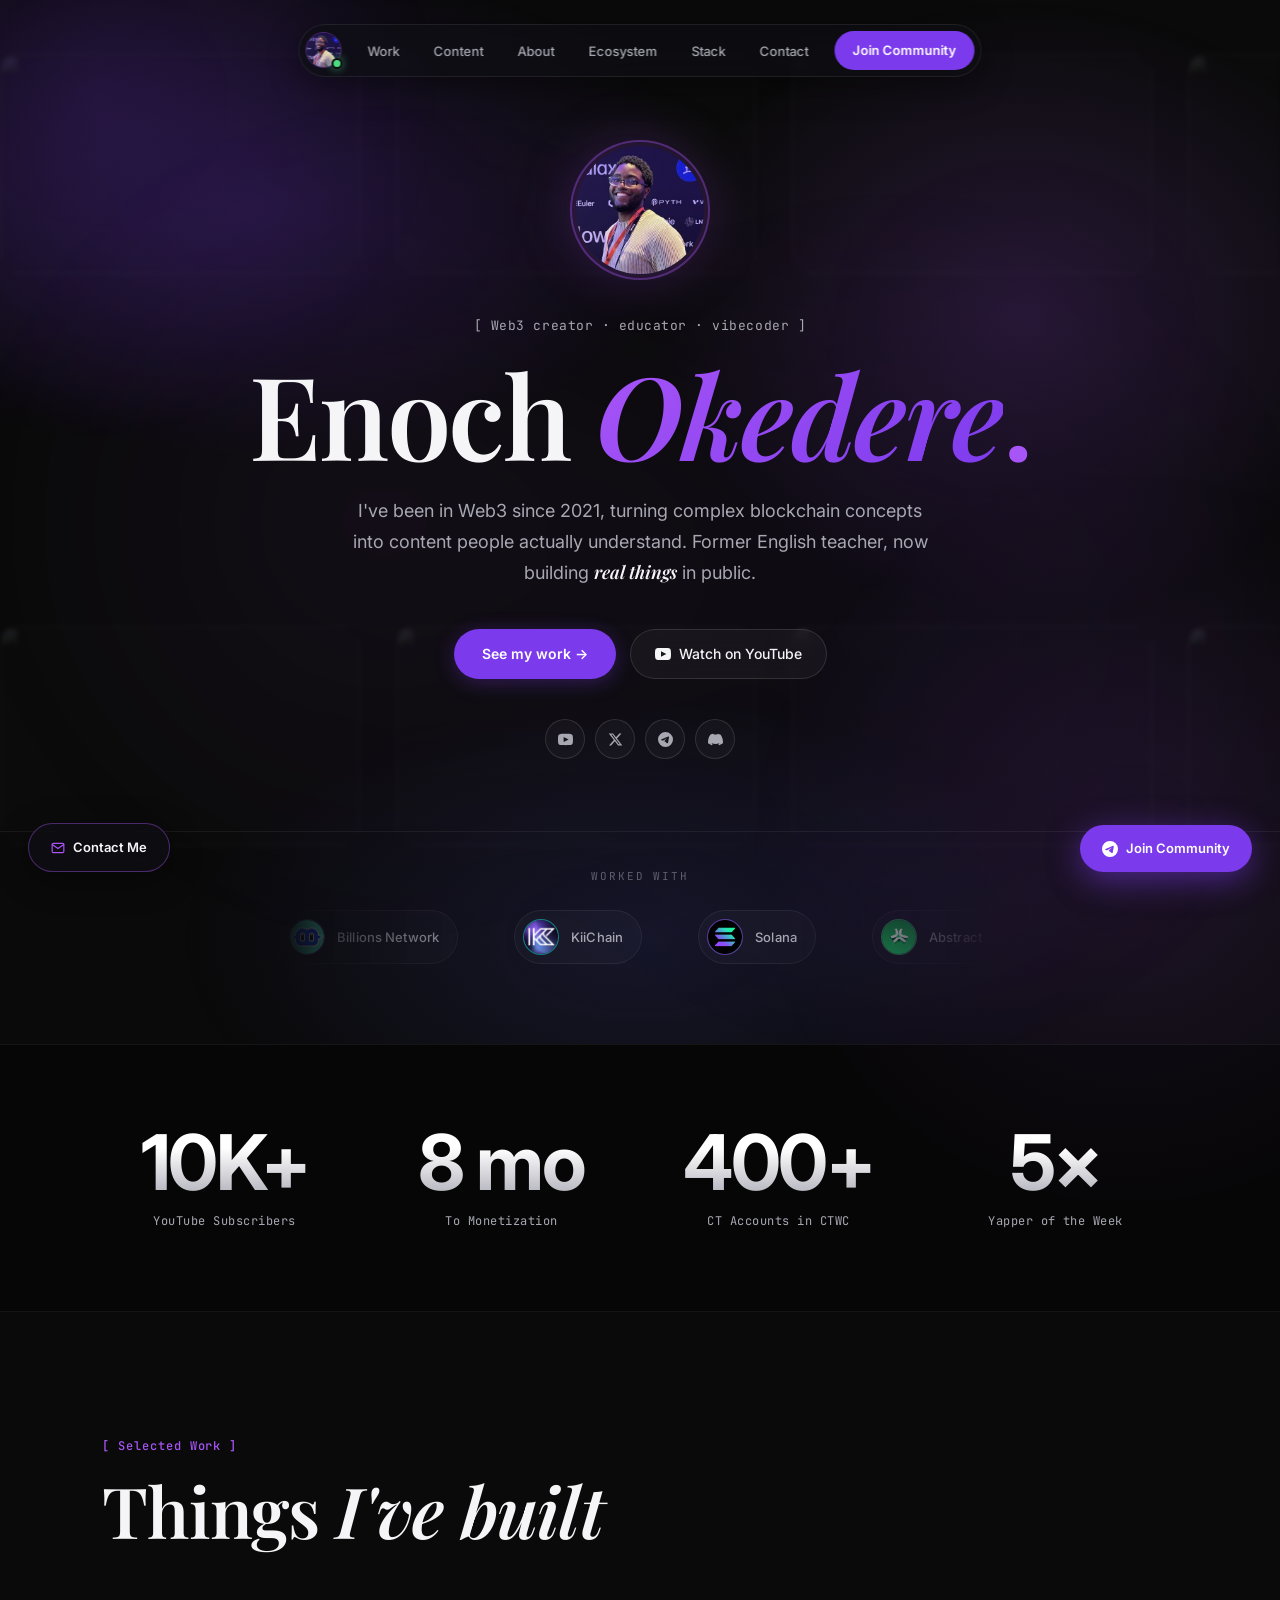
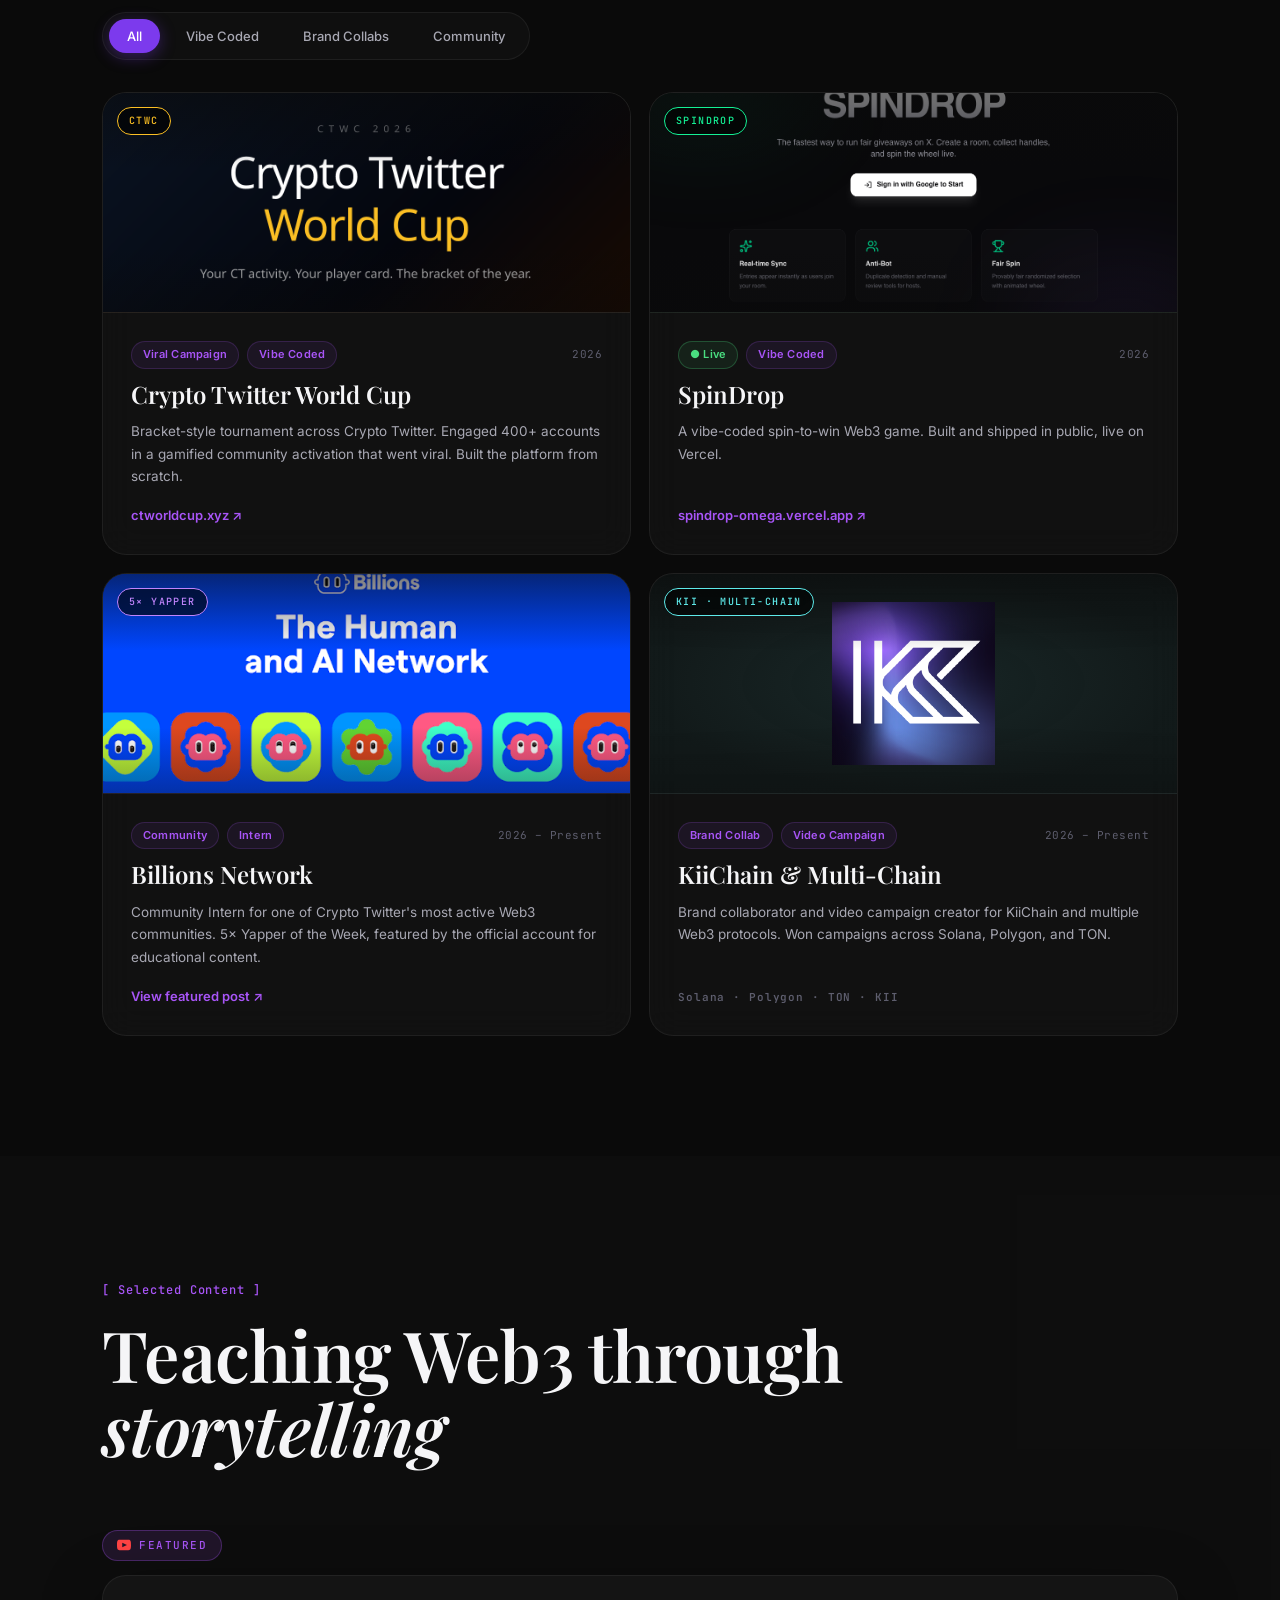
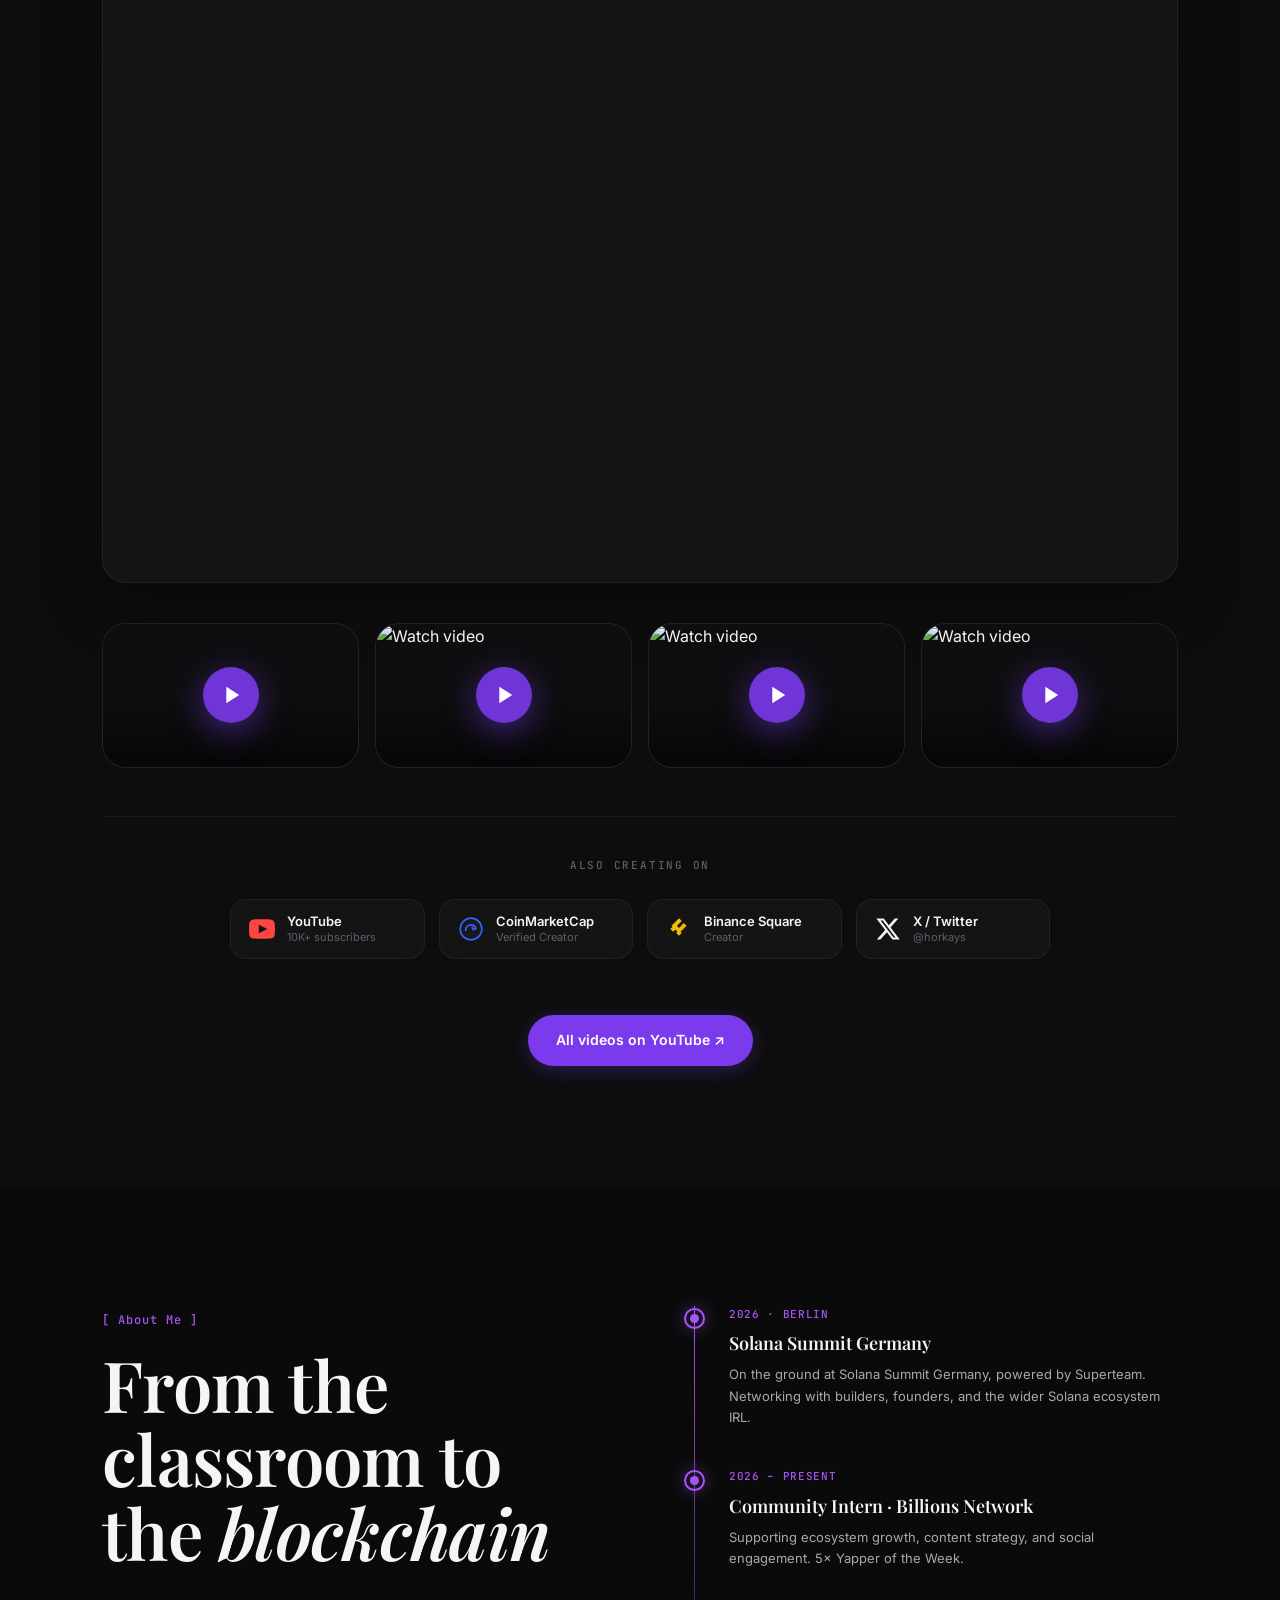
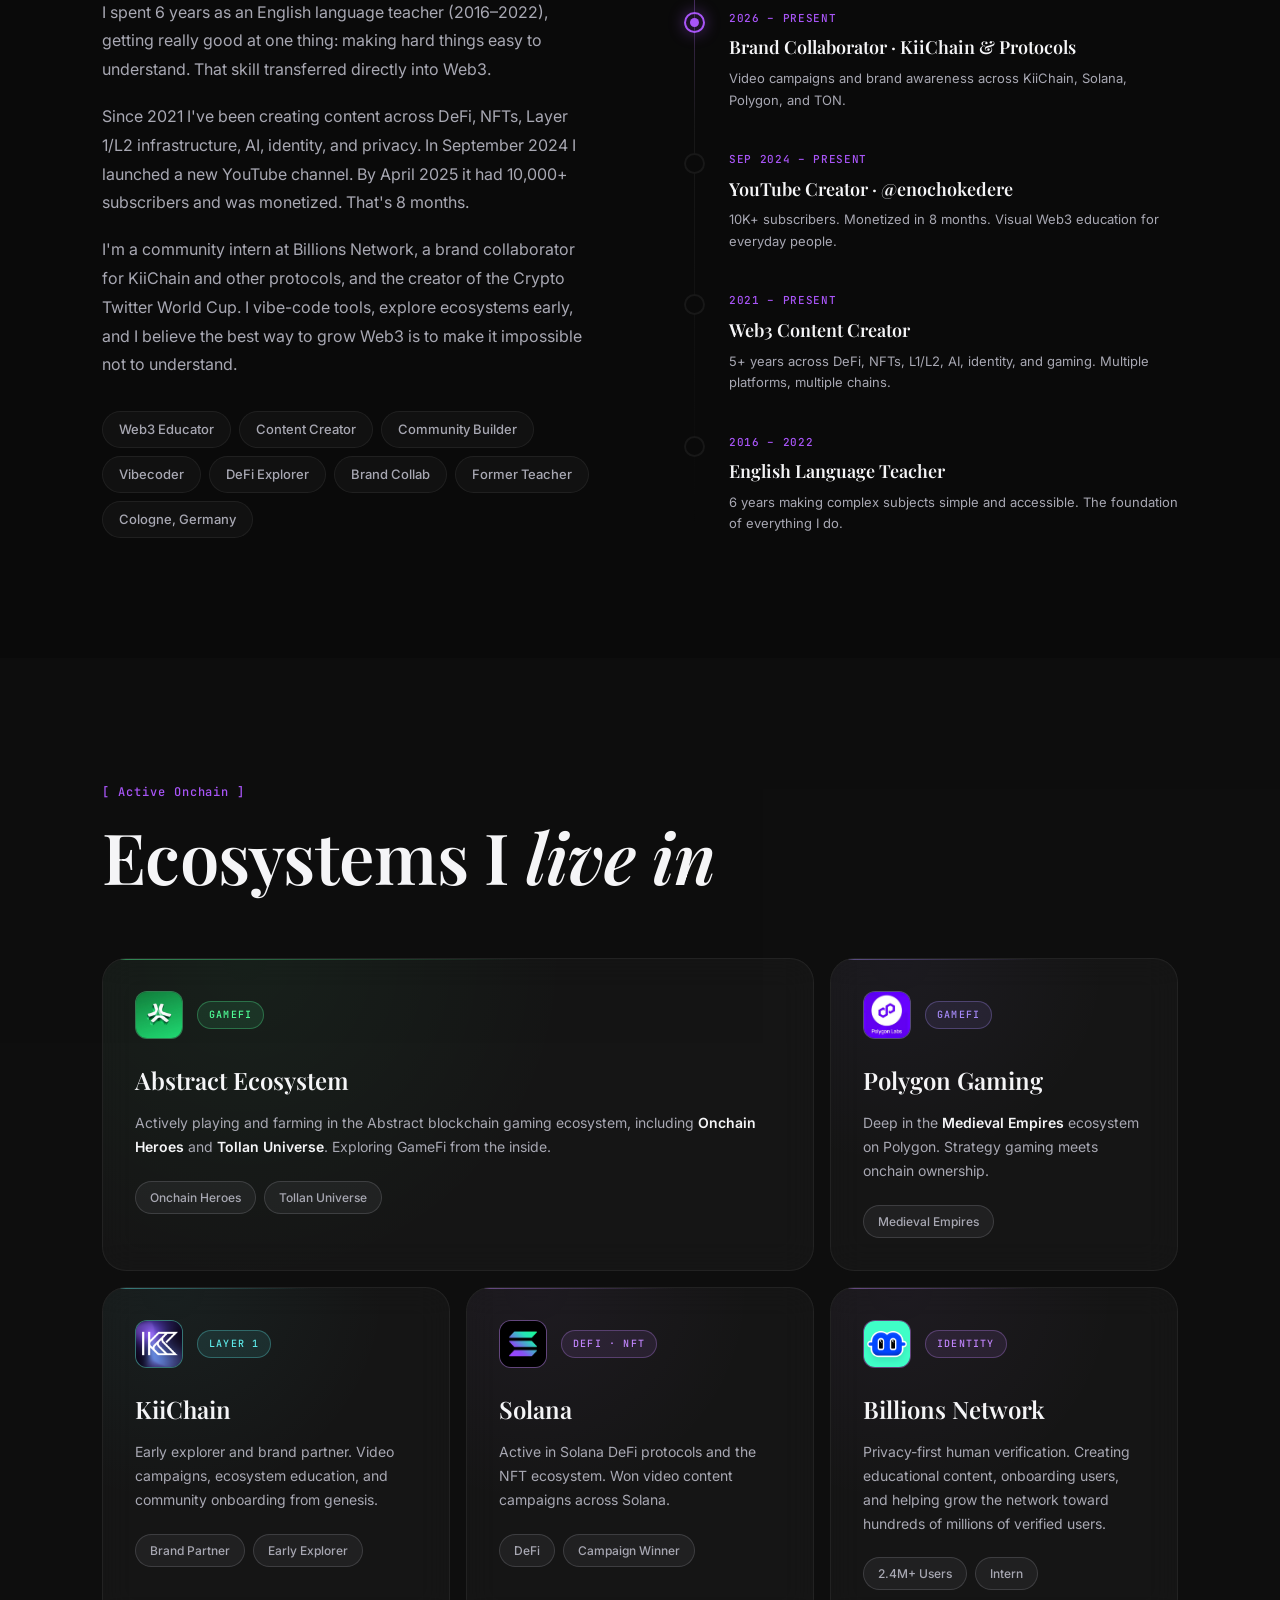
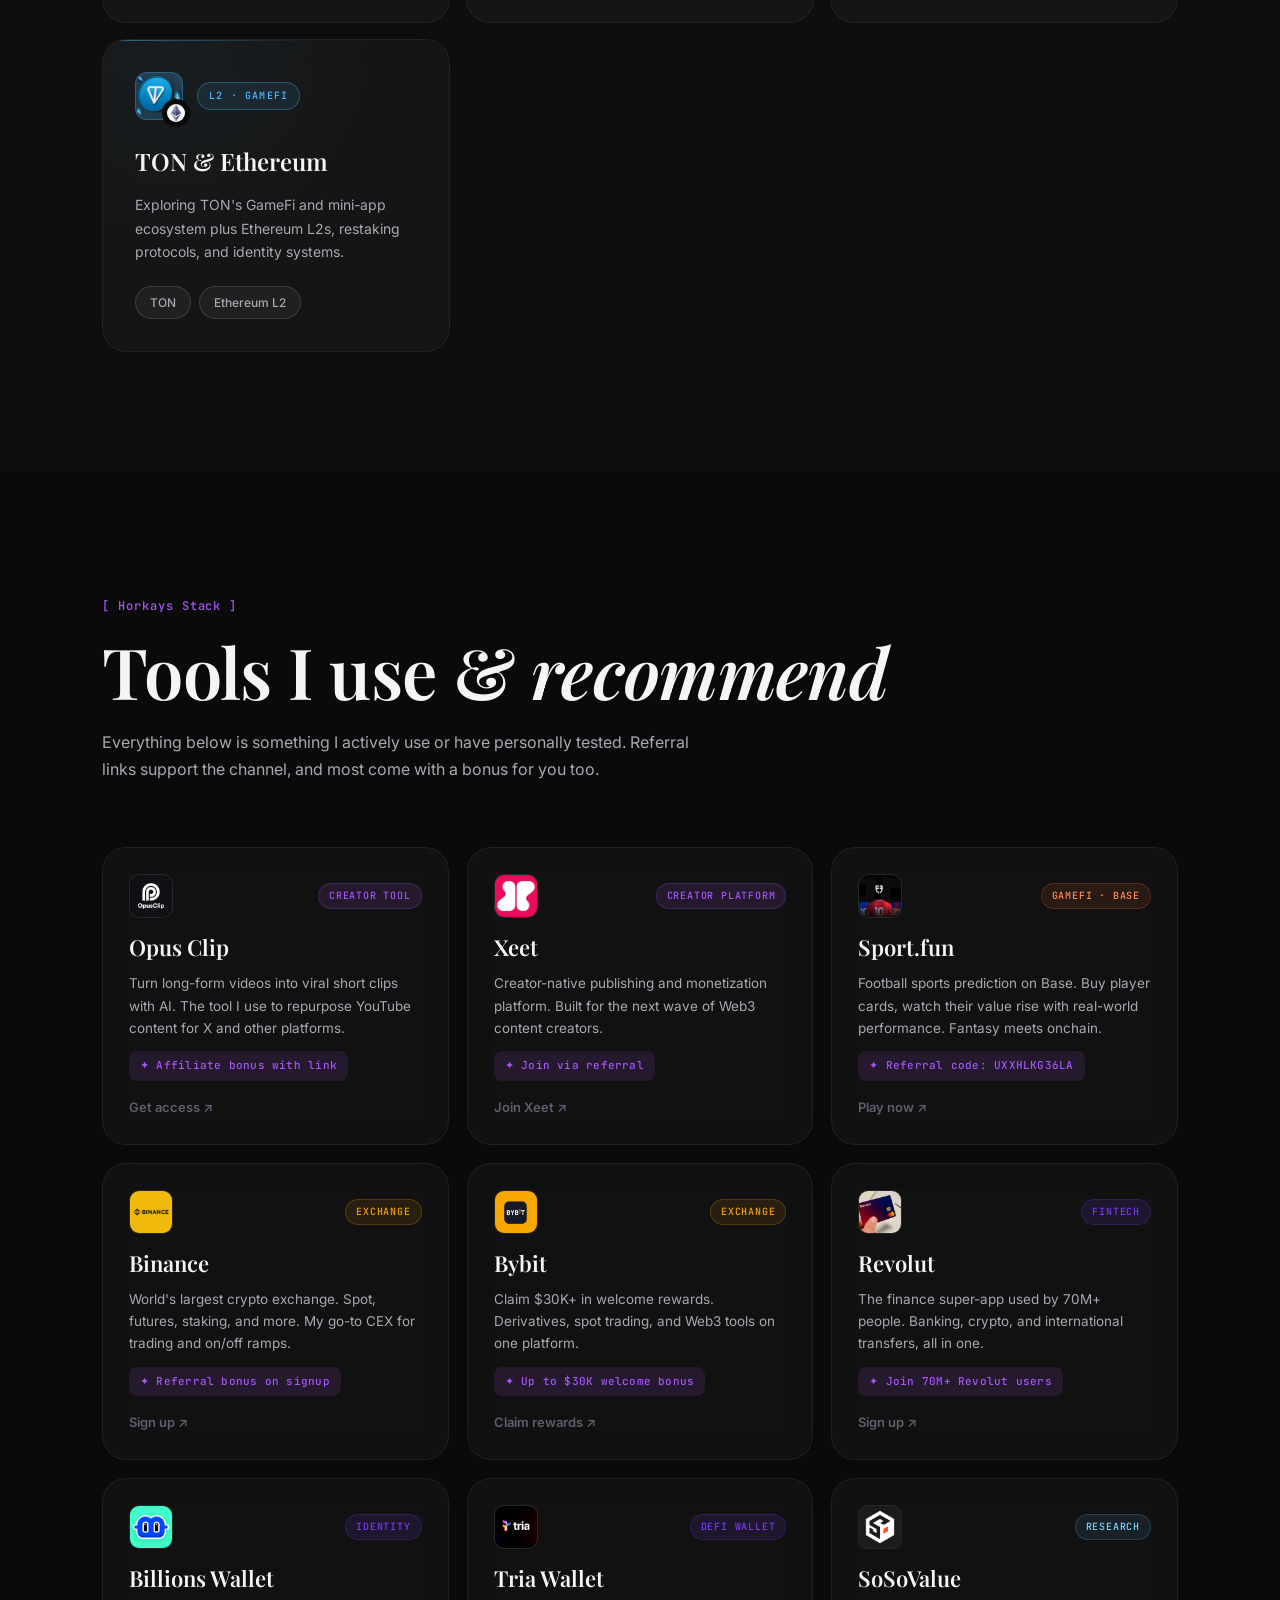
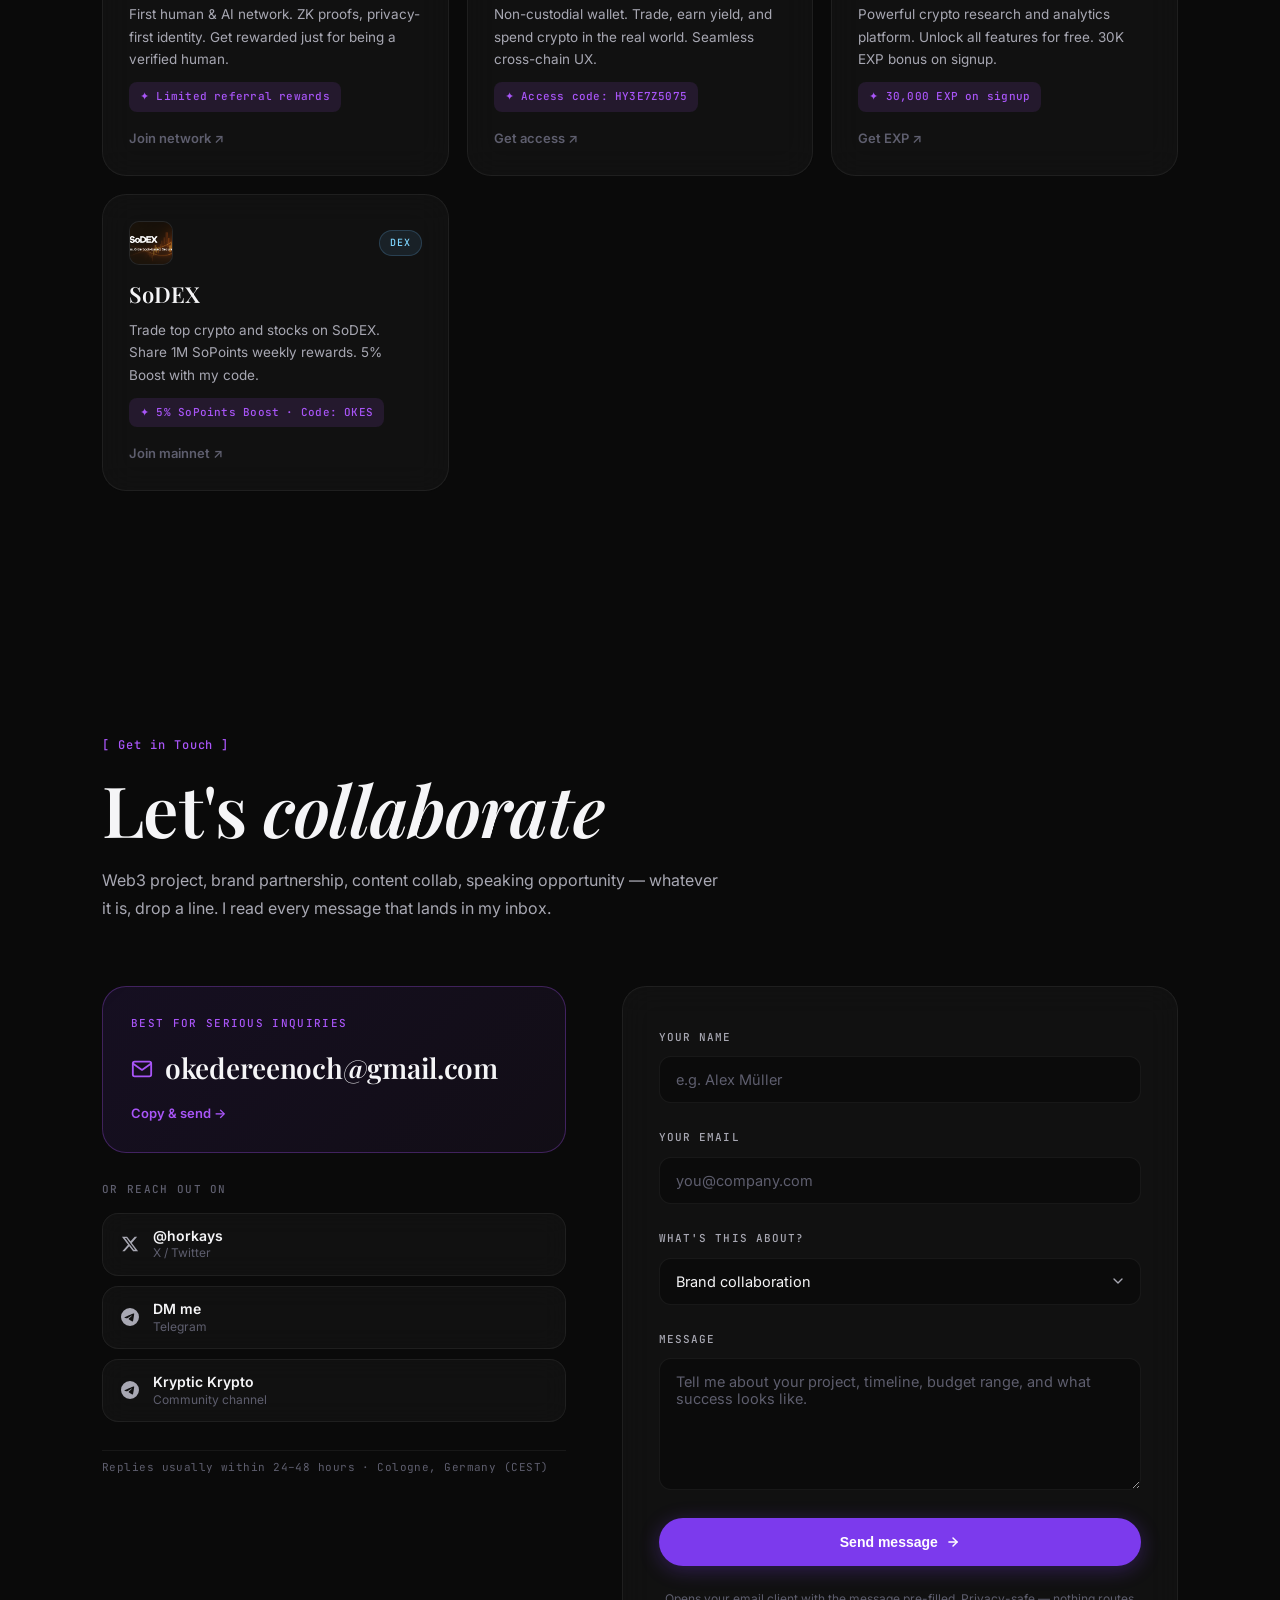
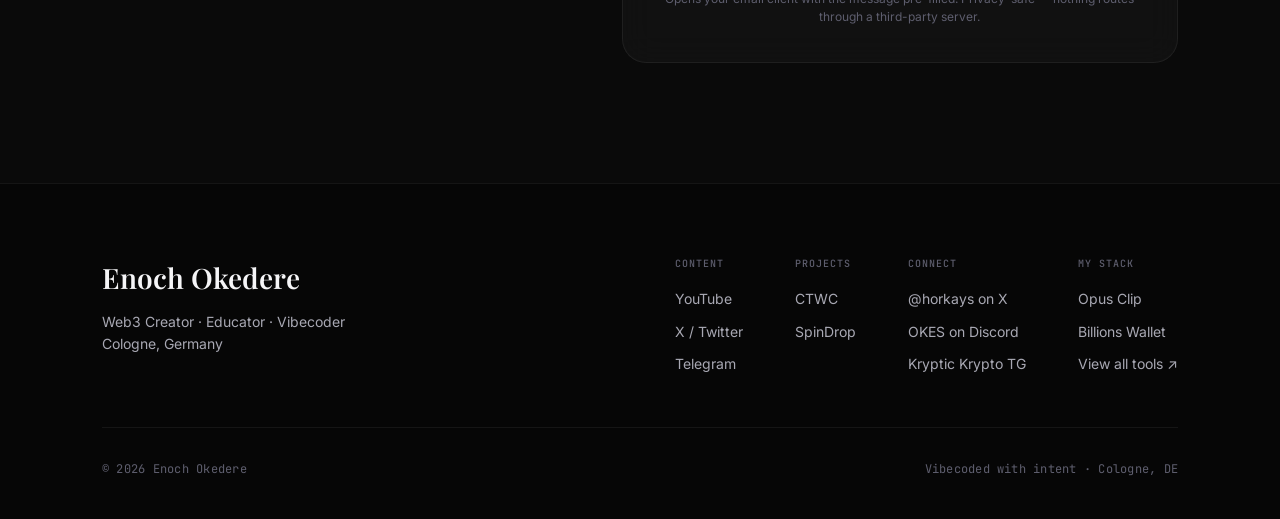
==== index.html @ 42eb86a5 "Refresh content: new YouTube videos, platform badges, Solana Summit YouTube section: - Featured vide" ====
<!DOCTYPE html>
<html lang="en">
<head>
  <meta charset="UTF-8" />
  <meta name="viewport" content="width=device-width, initial-scale=1.0" />
  <title>Enoch Okedere · Web3 Creator & Educator</title>
  <meta name="description" content="Web3 content creator, educator, and community builder. 10K+ YouTube subscribers in 8 months. Cologne, Germany." />

  <!-- Favicon -->
  <link rel="icon" type="image/svg+xml" href="assets/favicon.svg" />
  <link rel="apple-touch-icon" href="assets/favicon.svg" />
  <meta name="theme-color" content="#0a0a0a" />

  <!-- Open Graph -->
  <meta property="og:title" content="Enoch Okedere · Web3 Creator & Educator" />
  <meta property="og:description" content="Web3 creator, educator, vibecoder. Building real things in public since 2021." />
  <meta property="og:url" content="https://enochokedere.com" />
  <meta property="og:type" content="website" />

  <link rel="preconnect" href="https://fonts.googleapis.com" />
  <link rel="preconnect" href="https://fonts.gstatic.com" crossorigin />
  <link href="https://fonts.googleapis.com/css2?family=Inter:wght@300;400;500;600;700&family=Playfair+Display:ital,wght@0,400;0,600;0,700;1,400;1,600;1,700&family=JetBrains+Mono:wght@400;500&display=swap" rel="stylesheet" />
  <link rel="stylesheet" href="styles.css" />
</head>
<body>

  <!-- AMBIENT BACKGROUND — dimmed YouTube thumbnails drifting behind everything -->
  <div class="bg-marquee" aria-hidden="true">
    <div class="bg-row bg-row-1">
      <div class="bg-tile"><img src="https://img.youtube.com/vi/JrllDlrNs7I/maxresdefault.jpg" alt="" loading="lazy" /></div>
      <div class="bg-tile"><img src="https://img.youtube.com/vi/VAE1TKxCR7o/maxresdefault.jpg" alt="" loading="lazy" /></div>
      <div class="bg-tile"><img src="https://img.youtube.com/vi/Spf0Wj8k09E/maxresdefault.jpg" alt="" loading="lazy" /></div>
      <div class="bg-tile"><img src="https://img.youtube.com/vi/Jza0R5O9ChU/maxresdefault.jpg" alt="" loading="lazy" /></div>
      <div class="bg-tile"><img src="https://img.youtube.com/vi/McwAX7ihX8c/maxresdefault.jpg" alt="" loading="lazy" /></div>
      <div class="bg-tile"><img src="https://img.youtube.com/vi/JrllDlrNs7I/maxresdefault.jpg" alt="" loading="lazy" /></div>
      <!-- duplicate for seamless loop -->
      <div class="bg-tile"><img src="https://img.youtube.com/vi/JrllDlrNs7I/maxresdefault.jpg" alt="" loading="lazy" /></div>
      <div class="bg-tile"><img src="https://img.youtube.com/vi/VAE1TKxCR7o/maxresdefault.jpg" alt="" loading="lazy" /></div>
      <div class="bg-tile"><img src="https://img.youtube.com/vi/Spf0Wj8k09E/maxresdefault.jpg" alt="" loading="lazy" /></div>
      <div class="bg-tile"><img src="https://img.youtube.com/vi/Jza0R5O9ChU/maxresdefault.jpg" alt="" loading="lazy" /></div>
      <div class="bg-tile"><img src="https://img.youtube.com/vi/McwAX7ihX8c/maxresdefault.jpg" alt="" loading="lazy" /></div>
      <div class="bg-tile"><img src="https://img.youtube.com/vi/JrllDlrNs7I/maxresdefault.jpg" alt="" loading="lazy" /></div>
    </div>
    <div class="bg-row bg-row-2">
      <div class="bg-tile"><img src="https://img.youtube.com/vi/Spf0Wj8k09E/maxresdefault.jpg" alt="" loading="lazy" /></div>
      <div class="bg-tile"><img src="https://img.youtube.com/vi/McwAX7ihX8c/maxresdefault.jpg" alt="" loading="lazy" /></div>
      <div class="bg-tile"><img src="https://img.youtube.com/vi/VAE1TKxCR7o/maxresdefault.jpg" alt="" loading="lazy" /></div>
      <div class="bg-tile"><img src="https://img.youtube.com/vi/Jza0R5O9ChU/maxresdefault.jpg" alt="" loading="lazy" /></div>
      <div class="bg-tile"><img src="https://img.youtube.com/vi/JrllDlrNs7I/maxresdefault.jpg" alt="" loading="lazy" /></div>
      <div class="bg-tile"><img src="https://img.youtube.com/vi/Spf0Wj8k09E/maxresdefault.jpg" alt="" loading="lazy" /></div>
      <!-- duplicate for seamless loop -->
      <div class="bg-tile"><img src="https://img.youtube.com/vi/Spf0Wj8k09E/maxresdefault.jpg" alt="" loading="lazy" /></div>
      <div class="bg-tile"><img src="https://img.youtube.com/vi/McwAX7ihX8c/maxresdefault.jpg" alt="" loading="lazy" /></div>
      <div class="bg-tile"><img src="https://img.youtube.com/vi/VAE1TKxCR7o/maxresdefault.jpg" alt="" loading="lazy" /></div>
      <div class="bg-tile"><img src="https://img.youtube.com/vi/Jza0R5O9ChU/maxresdefault.jpg" alt="" loading="lazy" /></div>
      <div class="bg-tile"><img src="https://img.youtube.com/vi/JrllDlrNs7I/maxresdefault.jpg" alt="" loading="lazy" /></div>
      <div class="bg-tile"><img src="https://img.youtube.com/vi/Spf0Wj8k09E/maxresdefault.jpg" alt="" loading="lazy" /></div>
    </div>
  </div>

  <!-- NAV (Floating Pill) -->
  <nav id="nav">
    <div class="nav-pill">
      <a href="#" class="nav-avatar" aria-label="Enoch Okedere">
        <img src="assets/photo.jpg" alt="" />
        <span class="nav-status-dot" aria-label="Available for collabs"></span>
      </a>
      <ul class="nav-links">
        <li><a href="#work">Work</a></li>
        <li><a href="#content">Content</a></li>
        <li><a href="#about">About</a></li>
        <li><a href="#ecosystem">Ecosystem</a></li>
        <li><a href="#stack">Stack</a></li>
        <li><a href="#contact">Contact</a></li>
      </ul>
      <a href="https://t.me/kryptickryp" target="_blank" rel="noopener" class="nav-cta">Join Community</a>
      <button class="nav-burger" id="burger" aria-label="Menu">
        <span></span><span></span>
      </button>
    </div>
    <div class="nav-drawer" id="drawer">
      <a href="#work" class="d-link">Work</a>
      <a href="#content" class="d-link">Content</a>
      <a href="#about" class="d-link">About</a>
      <a href="#ecosystem" class="d-link">Ecosystem</a>
      <a href="#stack" class="d-link">Stack</a>
      <a href="#contact" class="d-link">Contact</a>
      <a href="https://t.me/kryptickryp" target="_blank" rel="noopener" class="d-link accent">Join Community ↗</a>
    </div>
  </nav>

  <main class="page-stack">

  <!-- ============ HOME PAGE ============ -->
  <div class="page is-active" data-page="home">

  <!-- HERO (Cinematic centered) -->
  <section id="hero">
    <div class="hero-mesh" aria-hidden="true"></div>

    <div class="hero-inner">

      <div class="hero-photo-circle">
        <img src="assets/photo.jpg" alt="Enoch Okedere at a Web3 event" />
        <div class="hero-photo-glow" aria-hidden="true"></div>
      </div>

      <p class="hero-eyebrow">[ Web3 creator · educator · vibecoder ]</p>

      <h1 class="hero-name">
        Enoch <span class="serif-italic">Okedere</span><span class="hero-dot">.</span>
      </h1>

      <p class="hero-bio">
        I've been in Web3 since 2021, turning complex blockchain concepts into content people actually understand. Former English teacher, now building <em>real things</em> in public.
      </p>

      <div class="hero-actions">
        <a href="#work" class="btn-primary">See my work →</a>
        <a href="https://youtube.com/@enochokedere" target="_blank" rel="noopener" class="btn-secondary">
          <svg width="16" height="16" viewBox="0 0 24 24" fill="currentColor"><path d="M19.615 3.184c-3.604-.246-11.631-.245-15.23 0-3.897.266-4.356 2.62-4.385 8.816.029 6.185.484 8.549 4.385 8.816 3.6.245 11.626.246 15.23 0 3.897-.266 4.356-2.62 4.385-8.816-.029-6.185-.484-8.549-4.385-8.816zm-10.615 12.816v-8l8 3.993-8 4.007z"/></svg>
          Watch on YouTube
        </a>
      </div>

      <div class="hero-socials">
        <a href="https://youtube.com/@enochokedere" target="_blank" rel="noopener" aria-label="YouTube" class="social-ic">
          <svg viewBox="0 0 24 24" fill="currentColor"><path d="M19.615 3.184c-3.604-.246-11.631-.245-15.23 0-3.897.266-4.356 2.62-4.385 8.816.029 6.185.484 8.549 4.385 8.816 3.6.245 11.626.246 15.23 0 3.897-.266 4.356-2.62 4.385-8.816-.029-6.185-.484-8.549-4.385-8.816zm-10.615 12.816v-8l8 3.993-8 4.007z"/></svg>
        </a>
        <a href="https://x.com/horkays" target="_blank" rel="noopener" aria-label="X / Twitter" class="social-ic">
          <svg viewBox="0 0 24 24" fill="currentColor"><path d="M18.244 2.25h3.308l-7.227 8.26 8.502 11.24H16.17l-5.214-6.817L4.99 21.75H1.68l7.73-8.835L1.254 2.25H8.08l4.713 6.231zm-1.161 17.52h1.833L7.084 4.126H5.117z"/></svg>
        </a>
        <a href="https://t.me/horkays" target="_blank" rel="noopener" aria-label="Telegram" class="social-ic">
          <svg viewBox="0 0 24 24" fill="currentColor"><path d="M11.944 0A12 12 0 0 0 0 12a12 12 0 0 0 12 12 12 12 0 0 0 12-12A12 12 0 0 0 12 0a12 12 0 0 0-.056 0zm4.962 7.224c.1-.002.321.023.465.14a.506.506 0 0 1 .171.325c.016.093.036.306.02.472-.18 1.898-.962 6.502-1.36 8.627-.168.9-.499 1.201-.82 1.23-.696.065-1.225-.46-1.9-.902-1.056-.693-1.653-1.124-2.678-1.8-1.185-.78-.417-1.21.258-1.91.177-.184 3.247-2.977 3.307-3.23.007-.032.014-.15-.056-.212s-.174-.041-.249-.024c-.106.024-1.793 1.14-5.061 3.345-.48.33-.913.49-1.302.48-.428-.008-1.252-.241-1.865-.44-.752-.245-1.349-.374-1.297-.789.027-.216.325-.437.893-.663 3.498-1.524 5.83-2.529 6.998-3.014 3.332-1.386 4.025-1.627 4.476-1.635z"/></svg>
        </a>
        <a href="https://discord.com/users/horkays" target="_blank" rel="noopener" aria-label="Discord" class="social-ic">
          <svg viewBox="0 0 24 24" fill="currentColor"><path d="M20.317 4.37a19.791 19.791 0 0 0-4.885-1.515.074.074 0 0 0-.079.037c-.21.375-.444.864-.608 1.25a18.27 18.27 0 0 0-5.487 0 12.64 12.64 0 0 0-.617-1.25.077.077 0 0 0-.079-.037A19.736 19.736 0 0 0 3.677 4.37a.07.07 0 0 0-.032.027C.533 9.046-.32 13.58.099 18.057c.001.022.015.041.031.055a19.9 19.9 0 0 0 5.993 3.03.078.078 0 0 0 .084-.028c.462-.63.874-1.295 1.226-1.994a.076.076 0 0 0-.041-.106 13.107 13.107 0 0 1-1.872-.892.077.077 0 0 1-.008-.128 10.2 10.2 0 0 0 .372-.292.074.074 0 0 1 .077-.01c3.928 1.793 8.18 1.793 12.062 0a.074.074 0 0 1 .078.01c.12.098.246.198.373.292a.077.077 0 0 1-.006.127 12.299 12.299 0 0 1-1.873.892.077.077 0 0 0-.041.107c.36.698.772 1.362 1.225 1.993a.076.076 0 0 0 .084.028 19.839 19.839 0 0 0 6.002-3.03.077.077 0 0 0 .032-.054c.5-5.177-.838-9.674-3.549-13.66a.061.061 0 0 0-.031-.03z"/></svg>
        </a>
      </div>

    </div>

    <!-- Brand marquee -->
    <div class="brand-marquee">
      <span class="marquee-label">Worked with</span>
      <div class="marquee-viewport">
        <div class="marquee-track">
          <!-- Set 1 -->
          <div class="m-item"><span class="m-mark" data-brand="billions"><img src="assets/icons/billions.png" alt="" loading="lazy" /></span><span class="m-name">Billions Network</span></div>
          <div class="m-item"><span class="m-mark" data-brand="kiichain"><img src="assets/icons/kiichain.png" alt="" loading="lazy" /></span><span class="m-name">KiiChain</span></div>
          <div class="m-item"><span class="m-mark" data-brand="solana"><img src="assets/icons/solana.jpg" alt="" loading="lazy" /></span><span class="m-name">Solana</span></div>
          <div class="m-item"><span class="m-mark" data-brand="abstract"><img src="assets/icons/abstract.jpg" alt="" loading="lazy" /></span><span class="m-name">Abstract</span></div>
          <div class="m-item"><span class="m-mark" data-brand="polygon"><img src="assets/icons/polygon.jpeg" alt="" loading="lazy" /></span><span class="m-name">Polygon</span></div>
          <div class="m-item"><span class="m-mark" data-brand="ton"><img src="assets/icons/TON.webp" alt="" loading="lazy" /></span><span class="m-name">TON</span></div>
          <div class="m-item"><span class="m-mark" data-brand="ethereum"><img src="assets/icons/ethereum.png" alt="" loading="lazy" /></span><span class="m-name">Ethereum</span></div>
          <!-- Set 2 (duplicate for seamless loop) -->
          <div class="m-item" aria-hidden="true"><span class="m-mark" data-brand="billions"><img src="assets/icons/billions.png" alt="" loading="lazy" /></span><span class="m-name">Billions Network</span></div>
          <div class="m-item" aria-hidden="true"><span class="m-mark" data-brand="kiichain"><img src="assets/icons/kiichain.png" alt="" loading="lazy" /></span><span class="m-name">KiiChain</span></div>
          <div class="m-item" aria-hidden="true"><span class="m-mark" data-brand="solana"><img src="assets/icons/solana.jpg" alt="" loading="lazy" /></span><span class="m-name">Solana</span></div>
          <div class="m-item" aria-hidden="true"><span class="m-mark" data-brand="abstract"><img src="assets/icons/abstract.jpg" alt="" loading="lazy" /></span><span class="m-name">Abstract</span></div>
          <div class="m-item" aria-hidden="true"><span class="m-mark" data-brand="polygon"><img src="assets/icons/polygon.jpeg" alt="" loading="lazy" /></span><span class="m-name">Polygon</span></div>
          <div class="m-item" aria-hidden="true"><span class="m-mark" data-brand="ton"><img src="assets/icons/TON.webp" alt="" loading="lazy" /></span><span class="m-name">TON</span></div>
          <div class="m-item" aria-hidden="true"><span class="m-mark" data-brand="ethereum"><img src="assets/icons/ethereum.png" alt="" loading="lazy" /></span><span class="m-name">Ethereum</span></div>
        </div>
      </div>
    </div>
  </section>

  <!-- STATS ROW -->
  <section class="stats-row">
    <div class="container">
      <div class="stats-grid">
        <div class="stat-item">
          <span class="stat-num">10K+</span>
          <span class="stat-label">YouTube Subscribers</span>
        </div>
        <div class="stat-item">
          <span class="stat-num">8 mo</span>
          <span class="stat-label">To Monetization</span>
        </div>
        <div class="stat-item">
          <span class="stat-num">400+</span>
          <span class="stat-label">CT Accounts in CTWC</span>
        </div>
        <div class="stat-item">
          <span class="stat-num">5×</span>
          <span class="stat-label">Yapper of the Week</span>
        </div>
      </div>
    </div>
  </section>

  </div><!-- /home -->

  <!-- ============ WORK PAGE ============ -->
  <div class="page" data-page="work">

  <!-- WORK / PROJECTS -->
  <section id="work-section" class="section">
    <div class="container">
      <div class="section-header">
        <span class="section-eyebrow">[ Selected Work ]</span>
        <h2 class="section-title">Things <span class="serif-italic">I've built</span></h2>
      </div>

      <div class="work-filters">
        <button data-filter="all" class="filter-tab active">All</button>
        <button data-filter="vibe-coded" class="filter-tab">Vibe Coded</button>
        <button data-filter="brand" class="filter-tab">Brand Collabs</button>
        <button data-filter="community" class="filter-tab">Community</button>
      </div>

      <div class="work-grid">

        <!-- CTWC -->
        <div class="work-card" data-cat="vibe-coded community" data-brand="ctwc">
          <a href="https://ctworldcup.xyz/" target="_blank" rel="noopener" class="wc-visual">
            <img src="assets/icons/ctwc-landing.png" alt="CTWC landing page" class="wc-visual-img" loading="lazy" />
            <div class="wc-visual-overlay"></div>
            <span class="wc-visual-pill">CTWC</span>
          </a>
          <div class="wc-info">
            <div class="wc-meta">
              <span class="wc-tag">Viral Campaign</span>
              <span class="wc-tag">Vibe Coded</span>
              <span class="wc-year">2026</span>
            </div>
            <h3 class="wc-title">Crypto Twitter World Cup</h3>
            <p class="wc-desc">Bracket-style tournament across Crypto Twitter. Engaged 400+ accounts in a gamified community activation that went viral. Built the platform from scratch.</p>
            <a href="https://ctworldcup.xyz/" target="_blank" rel="noopener" class="wc-cta">
              ctworldcup.xyz ↗
            </a>
          </div>
        </div>

        <!-- SpinDrop -->
        <div class="work-card" data-cat="vibe-coded" data-brand="spindrop">
          <a href="https://spindrop-omega.vercel.app/" target="_blank" rel="noopener" class="wc-visual">
            <img src="assets/icons/spindrop-landing.png" alt="SpinDrop landing page" class="wc-visual-img" loading="lazy" />
            <div class="wc-visual-overlay"></div>
            <span class="wc-visual-pill">SPINDROP</span>
          </a>
          <div class="wc-info">
            <div class="wc-meta">
              <span class="wc-tag live-tag">● Live</span>
              <span class="wc-tag">Vibe Coded</span>
              <span class="wc-year">2026</span>
            </div>
            <h3 class="wc-title">SpinDrop</h3>
            <p class="wc-desc">A vibe-coded spin-to-win Web3 game. Built and shipped in public, live on Vercel.</p>
            <a href="https://spindrop-omega.vercel.app/" target="_blank" rel="noopener" class="wc-cta">
              spindrop-omega.vercel.app ↗
            </a>
          </div>
        </div>

        <!-- Billions Network -->
        <div class="work-card" data-cat="community brand" data-brand="billions">
          <a href="https://x.com/billions_ntwk/status/1974173767548248418" target="_blank" rel="noopener" class="wc-visual">
            <img src="assets/icons/billions-wallpaper.png" alt="Billions Network" class="wc-visual-img" loading="lazy" />
            <div class="wc-visual-overlay"></div>
            <span class="wc-visual-pill">5× YAPPER</span>
          </a>
          <div class="wc-info">
            <div class="wc-meta">
              <span class="wc-tag">Community</span>
              <span class="wc-tag">Intern</span>
              <span class="wc-year">2026 – Present</span>
            </div>
            <h3 class="wc-title">Billions Network</h3>
            <p class="wc-desc">Community Intern for one of Crypto Twitter's most active Web3 communities. 5× Yapper of the Week, featured by the official account for educational content.</p>
            <a href="https://x.com/billions_ntwk/status/1974173767548248418" target="_blank" rel="noopener" class="wc-cta">
              View featured post ↗
            </a>
          </div>
        </div>

        <!-- KiiChain & Multi-Chain -->
        <div class="work-card" data-cat="brand" data-brand="kiichain">
          <div class="wc-visual">
            <img src="assets/icons/kiichain.png" alt="KiiChain" class="wc-visual-img wc-visual-img-contain" loading="lazy" />
            <div class="wc-visual-overlay"></div>
            <span class="wc-visual-pill">KII · MULTI-CHAIN</span>
          </div>
          <div class="wc-info">
            <div class="wc-meta">
              <span class="wc-tag">Brand Collab</span>
              <span class="wc-tag">Video Campaign</span>
              <span class="wc-year">2026 – Present</span>
            </div>
            <h3 class="wc-title">KiiChain &amp; Multi-Chain</h3>
            <p class="wc-desc">Brand collaborator and video campaign creator for KiiChain and multiple Web3 protocols. Won campaigns across Solana, Polygon, and TON.</p>
            <a href="#" class="wc-cta wc-cta-static">
              Solana · Polygon · TON · KII
            </a>
          </div>
        </div>

      </div>
    </div>
  </section>

  </div><!-- /work -->

  <!-- ============ CONTENT PAGE ============ -->
  <div class="page" data-page="content">

  <!-- CONTENT HUB -->
  <section id="content-section" class="section section-alt">
    <div class="container">
      <div class="section-header">
        <span class="section-eyebrow">[ Selected Content ]</span>
        <h2 class="section-title">Teaching Web3 through <span class="serif-italic">storytelling</span></h2>
      </div>

      <!-- Featured Video -->
      <div class="featured-video">
        <div class="featured-label">
          <svg width="14" height="14" viewBox="0 0 24 24" fill="currentColor"><path d="M19.615 3.184c-3.604-.246-11.631-.245-15.23 0-3.897.266-4.356 2.62-4.385 8.816.029 6.185.484 8.549 4.385 8.816 3.6.245 11.626.246 15.23 0 3.897-.266 4.356-2.62 4.385-8.816-.029-6.185-.484-8.549-4.385-8.816zm-10.615 12.816v-8l8 3.993-8 4.007z"/></svg>
          <span>Featured</span>
        </div>
        <div class="video-frame">
          <iframe
            src="https://www.youtube.com/embed/JrllDlrNs7I"
            title="Featured video by Enoch Okedere"
            allow="accelerometer; autoplay; clipboard-write; encrypted-media; gyroscope; picture-in-picture; web-share"
            allowfullscreen
            loading="lazy"
            referrerpolicy="strict-origin-when-cross-origin">
          </iframe>
        </div>
      </div>

      <!-- Video Grid (latest videos) -->
      <div class="video-grid">

        <a href="https://www.youtube.com/watch?v=VAE1TKxCR7o" target="_blank" rel="noopener" class="video-card">
          <div class="video-thumb">
            <img src="https://img.youtube.com/vi/VAE1TKxCR7o/maxresdefault.jpg" alt="Watch video" loading="lazy" onerror="this.src='https://img.youtube.com/vi/VAE1TKxCR7o/hqdefault.jpg'" />
            <div class="play-overlay">
              <svg viewBox="0 0 24 24" fill="currentColor"><path d="M8 5v14l11-7z"/></svg>
            </div>
          </div>
        </a>

        <a href="https://www.youtube.com/watch?v=Spf0Wj8k09E" target="_blank" rel="noopener" class="video-card">
          <div class="video-thumb">
            <img src="https://img.youtube.com/vi/Spf0Wj8k09E/maxresdefault.jpg" alt="Watch video" loading="lazy" onerror="this.src='https://img.youtube.com/vi/Spf0Wj8k09E/hqdefault.jpg'" />
            <div class="play-overlay">
              <svg viewBox="0 0 24 24" fill="currentColor"><path d="M8 5v14l11-7z"/></svg>
            </div>
          </div>
        </a>

        <a href="https://www.youtube.com/watch?v=Jza0R5O9ChU" target="_blank" rel="noopener" class="video-card">
          <div class="video-thumb">
            <img src="https://img.youtube.com/vi/Jza0R5O9ChU/maxresdefault.jpg" alt="Watch video" loading="lazy" onerror="this.src='https://img.youtube.com/vi/Jza0R5O9ChU/hqdefault.jpg'" />
            <div class="play-overlay">
              <svg viewBox="0 0 24 24" fill="currentColor"><path d="M8 5v14l11-7z"/></svg>
            </div>
          </div>
        </a>

        <a href="https://www.youtube.com/watch?v=McwAX7ihX8c" target="_blank" rel="noopener" class="video-card">
          <div class="video-thumb">
            <img src="https://img.youtube.com/vi/McwAX7ihX8c/maxresdefault.jpg" alt="Watch video" loading="lazy" onerror="this.src='https://img.youtube.com/vi/McwAX7ihX8c/hqdefault.jpg'" />
            <div class="play-overlay">
              <svg viewBox="0 0 24 24" fill="currentColor"><path d="M8 5v14l11-7z"/></svg>
            </div>
          </div>
        </a>

      </div>

      <!-- Verified creator across platforms -->
      <div class="platforms-strip">
        <span class="platforms-label">Also creating on</span>
        <div class="platforms-grid">
          <a href="https://youtube.com/@enochokedere" target="_blank" rel="noopener" class="platform-chip">
            <svg viewBox="0 0 24 24" fill="currentColor" class="pc-icon" style="color:#ff4444"><path d="M19.615 3.184c-3.604-.246-11.631-.245-15.23 0-3.897.266-4.356 2.62-4.385 8.816.029 6.185.484 8.549 4.385 8.816 3.6.245 11.626.246 15.23 0 3.897-.266 4.356-2.62 4.385-8.816-.029-6.185-.484-8.549-4.385-8.816zm-10.615 12.816v-8l8 3.993-8 4.007z"/></svg>
            <span class="pc-text"><b>YouTube</b><em>10K+ subscribers</em></span>
          </a>
          <a href="https://coinmarketcap.com/community/profile/Okes/" target="_blank" rel="noopener" class="platform-chip">
            <svg viewBox="0 0 24 24" fill="none" class="pc-icon"><circle cx="12" cy="12" r="10" fill="#17181B" stroke="#3861FB" stroke-width="1.5"/><path d="M7 13.2c0-2.8 2.2-5 4.9-5 2.2 0 4 1.4 4.7 3.4M16.8 11.2l-2.4 1.6-1.3-2.2" stroke="#3861FB" stroke-width="1.6" stroke-linecap="round" stroke-linejoin="round"/></svg>
            <span class="pc-text"><b>CoinMarketCap</b><em>Verified Creator</em></span>
          </a>
          <a href="https://www.binance.com/en/square/profile/noteth" target="_blank" rel="noopener" class="platform-chip">
            <svg viewBox="0 0 24 24" class="pc-icon"><path fill="#F0B90B" d="M12 2l2.6 2.6L8.6 10.6 6 8zm4.4 4.4L19 9l-7 7-7-7 2.6-2.6L12 11zM4 12l2.6-2.6L9.2 12l-2.6 2.6zm14 0l-2.6-2.6L17.8 12l-2.4 2.4zM12 13l2.6 2.6L12 18.2 9.4 15.6z"/></svg>
            <span class="pc-text"><b>Binance Square</b><em>Creator</em></span>
          </a>
          <a href="https://x.com/horkays" target="_blank" rel="noopener" class="platform-chip">
            <svg viewBox="0 0 24 24" fill="currentColor" class="pc-icon"><path d="M18.244 2.25h3.308l-7.227 8.26 8.502 11.24H16.17l-5.214-6.817L4.99 21.75H1.68l7.73-8.835L1.254 2.25H8.08l4.713 6.231zm-1.161 17.52h1.833L7.084 4.126H5.117z"/></svg>
            <span class="pc-text"><b>X / Twitter</b><em>@horkays</em></span>
          </a>
        </div>
      </div>

      <div class="content-footer">
        <a href="https://youtube.com/@enochokedere" target="_blank" rel="noopener" class="btn-primary">
          All videos on YouTube ↗
        </a>
      </div>
    </div>
  </section>

  </div><!-- /content -->

  <!-- ============ ABOUT PAGE ============ -->
  <div class="page" data-page="about">

  <!-- ABOUT -->
  <section id="about-section" class="section">
    <div class="container">
      <div class="about-grid">
        <div class="about-left">
          <span class="section-eyebrow">[ About Me ]</span>
          <h2 class="section-title">From the classroom to the <span class="serif-italic">blockchain</span></h2>
          <div class="about-body">
            <p>I spent 6 years as an English language teacher (2016–2022), getting really good at one thing: making hard things easy to understand. That skill transferred directly into Web3.</p>
            <p>Since 2021 I've been creating content across DeFi, NFTs, Layer 1/L2 infrastructure, AI, identity, and privacy. In September 2024 I launched a new YouTube channel. By April 2025 it had 10,000+ subscribers and was monetized. That's 8 months.</p>
            <p>I'm a community intern at Billions Network, a brand collaborator for KiiChain and other protocols, and the creator of the Crypto Twitter World Cup. I vibe-code tools, explore ecosystems early, and I believe the best way to grow Web3 is to make it impossible not to understand.</p>
          </div>
          <div class="about-tags">
            <span>Web3 Educator</span>
            <span>Content Creator</span>
            <span>Community Builder</span>
            <span>Vibecoder</span>
            <span>DeFi Explorer</span>
            <span>Brand Collab</span>
            <span>Former Teacher</span>
            <span>Cologne, Germany</span>
          </div>
        </div>
        <div class="about-right">
          <div class="timeline">
            <div class="tl-item">
              <div class="tl-dot active"></div>
              <div class="tl-content">
                <span class="tl-date">2026 · Berlin</span>
                <h4>Solana Summit Germany</h4>
                <p>On the ground at Solana Summit Germany, powered by Superteam. Networking with builders, founders, and the wider Solana ecosystem IRL.</p>
              </div>
            </div>
            <div class="tl-item">
              <div class="tl-dot active"></div>
              <div class="tl-content">
                <span class="tl-date">2026 – Present</span>
                <h4>Community Intern · Billions Network</h4>
                <p>Supporting ecosystem growth, content strategy, and social engagement. 5× Yapper of the Week.</p>
              </div>
            </div>
            <div class="tl-item">
              <div class="tl-dot active"></div>
              <div class="tl-content">
                <span class="tl-date">2026 – Present</span>
                <h4>Brand Collaborator · KiiChain & Protocols</h4>
                <p>Video campaigns and brand awareness across KiiChain, Solana, Polygon, and TON.</p>
              </div>
            </div>
            <div class="tl-item">
              <div class="tl-dot"></div>
              <div class="tl-content">
                <span class="tl-date">Sep 2024 – Present</span>
                <h4>YouTube Creator · @enochokedere</h4>
                <p>10K+ subscribers. Monetized in 8 months. Visual Web3 education for everyday people.</p>
              </div>
            </div>
            <div class="tl-item">
              <div class="tl-dot"></div>
              <div class="tl-content">
                <span class="tl-date">2021 – Present</span>
                <h4>Web3 Content Creator</h4>
                <p>5+ years across DeFi, NFTs, L1/L2, AI, identity, and gaming. Multiple platforms, multiple chains.</p>
              </div>
            </div>
            <div class="tl-item">
              <div class="tl-dot past"></div>
              <div class="tl-content">
                <span class="tl-date">2016 – 2022</span>
                <h4>English Language Teacher</h4>
                <p>6 years making complex subjects simple and accessible. The foundation of everything I do.</p>
              </div>
            </div>
          </div>
        </div>
      </div>
    </div>
  </section>

  </div><!-- /about -->

  <!-- ============ ECOSYSTEM PAGE ============ -->
  <div class="page" data-page="ecosystem">

  <!-- ECOSYSTEM / GAMFI -->
  <section id="ecosystem-section" class="section section-alt">
    <div class="container">
      <div class="section-header">
        <span class="section-eyebrow">[ Active Onchain ]</span>
        <h2 class="section-title">Ecosystems I <span class="serif-italic">live in</span></h2>
      </div>

      <div class="eco-grid">

        <!-- Abstract (Featured) -->
        <div class="eco-card eco-featured" data-chain="abstract">
          <div class="eco-head">
            <div class="eco-icon">
              <img src="assets/icons/abstract.jpg" alt="Abstract" loading="lazy" />
            </div>
            <div class="eco-label">GameFi</div>
          </div>
          <h3 class="eco-name">Abstract Ecosystem</h3>
          <p class="eco-desc">Actively playing and farming in the Abstract blockchain gaming ecosystem, including <strong>Onchain Heroes</strong> and <strong>Tollan Universe</strong>. Exploring GameFi from the inside.</p>
          <div class="eco-games">
            <div class="game-pill">Onchain Heroes</div>
            <div class="game-pill">Tollan Universe</div>
          </div>
        </div>

        <!-- Polygon -->
        <div class="eco-card" data-chain="polygon">
          <div class="eco-head">
            <div class="eco-icon">
              <img src="assets/icons/polygon.jpeg" alt="Polygon" loading="lazy" />
            </div>
            <div class="eco-label">GameFi</div>
          </div>
          <h3 class="eco-name">Polygon Gaming</h3>
          <p class="eco-desc">Deep in the <strong>Medieval Empires</strong> ecosystem on Polygon. Strategy gaming meets onchain ownership.</p>
          <div class="eco-games">
            <div class="game-pill">Medieval Empires</div>
          </div>
        </div>

        <!-- KiiChain -->
        <div class="eco-card" data-chain="kiichain">
          <div class="eco-head">
            <div class="eco-icon">
              <img src="assets/icons/kiichain.png" alt="KiiChain" loading="lazy" />
            </div>
            <div class="eco-label">Layer 1</div>
          </div>
          <h3 class="eco-name">KiiChain</h3>
          <p class="eco-desc">Early explorer and brand partner. Video campaigns, ecosystem education, and community onboarding from genesis.</p>
          <div class="eco-games">
            <div class="game-pill">Brand Partner</div>
            <div class="game-pill">Early Explorer</div>
          </div>
        </div>

        <!-- Solana -->
        <div class="eco-card" data-chain="solana">
          <div class="eco-head">
            <div class="eco-icon">
              <img src="assets/icons/solana.jpg" alt="Solana" loading="lazy" />
            </div>
            <div class="eco-label">DeFi · NFT</div>
          </div>
          <h3 class="eco-name">Solana</h3>
          <p class="eco-desc">Active in Solana DeFi protocols and the NFT ecosystem. Won video content campaigns across Solana.</p>
          <div class="eco-games">
            <div class="game-pill">DeFi</div>
            <div class="game-pill">Campaign Winner</div>
          </div>
        </div>

        <!-- Billions -->
        <div class="eco-card" data-chain="billions">
          <div class="eco-head">
            <div class="eco-icon">
              <img src="assets/icons/billions.png" alt="Billions Network" loading="lazy" />
            </div>
            <div class="eco-label">Identity</div>
          </div>
          <h3 class="eco-name">Billions Network</h3>
          <p class="eco-desc">Privacy-first human verification. Creating educational content, onboarding users, and helping grow the network toward hundreds of millions of verified users.</p>
          <div class="eco-games">
            <div class="game-pill">2.4M+ Users</div>
            <div class="game-pill">Intern</div>
          </div>
        </div>

        <!-- TON & Ethereum -->
        <div class="eco-card" data-chain="ton">
          <div class="eco-head">
            <div class="eco-icon eco-icon-dual">
              <img src="assets/icons/TON.webp" alt="TON" loading="lazy" />
              <img src="assets/icons/ethereum.png" alt="Ethereum" loading="lazy" class="eco-icon-overlay" />
            </div>
            <div class="eco-label">L2 · GameFi</div>
          </div>
          <h3 class="eco-name">TON &amp; Ethereum</h3>
          <p class="eco-desc">Exploring TON's GameFi and mini-app ecosystem plus Ethereum L2s, restaking protocols, and identity systems.</p>
          <div class="eco-games">
            <div class="game-pill">TON</div>
            <div class="game-pill">Ethereum L2</div>
          </div>
        </div>

      </div>
    </div>
  </section>

  </div><!-- /ecosystem -->

  <!-- ============ STACK PAGE ============ -->
  <div class="page" data-page="stack">

  <!-- STACK / AFFILIATES -->
  <section id="stack-section" class="section">
    <div class="container">
      <div class="section-header reveal">
        <span class="section-eyebrow">[ Horkays Stack ]</span>
        <h2 class="section-title">Tools I use &amp; <span class="serif-italic">recommend</span></h2>
        <p class="section-sub">Everything below is something I actively use or have personally tested. Referral links support the channel, and most come with a bonus for you too.</p>
      </div>

      <div class="stack-grid">

        <!-- Opus Clip -->
        <a href="https://www.opus.pro/?via=okes" target="_blank" rel="noopener" class="stack-card reveal">
          <div class="sk-top">
            <span class="sk-icon"><img src="assets/icons/opusclip.webp" alt="Opus Clip" loading="lazy" /></span>
            <span class="sk-cat sk-cat-creator">Creator Tool</span>
          </div>
          <h3 class="sk-name">Opus Clip</h3>
          <p class="sk-desc">Turn long-form videos into viral short clips with AI. The tool I use to repurpose YouTube content for X and other platforms.</p>
          <div class="sk-bonus">✦ Affiliate bonus with link</div>
          <span class="sk-cta">Get access ↗</span>
        </a>

        <!-- Xeet -->
        <a href="https://www.xeet.ai/refer/horkays" target="_blank" rel="noopener" class="stack-card reveal">
          <div class="sk-top">
            <span class="sk-icon"><img src="assets/icons/xeet.jpg" alt="Xeet" loading="lazy" /></span>
            <span class="sk-cat sk-cat-creator">Creator Platform</span>
          </div>
          <h3 class="sk-name">Xeet</h3>
          <p class="sk-desc">Creator-native publishing and monetization platform. Built for the next wave of Web3 content creators.</p>
          <div class="sk-bonus">✦ Join via referral</div>
          <span class="sk-cta">Join Xeet ↗</span>
        </a>

        <!-- Sport.fun -->
        <a href="https://pro.sport.fun/login/?referral_code=UXXHLKG36LA" target="_blank" rel="noopener" class="stack-card reveal">
          <div class="sk-top">
            <span class="sk-icon"><img src="assets/icons/sportfun.jpg" alt="Sport.fun" loading="lazy" /></span>
            <span class="sk-cat sk-cat-gaming">GameFi · Base</span>
          </div>
          <h3 class="sk-name">Sport.fun</h3>
          <p class="sk-desc">Football sports prediction on Base. Buy player cards, watch their value rise with real-world performance. Fantasy meets onchain.</p>
          <div class="sk-bonus">✦ Referral code: UXXHLKG36LA</div>
          <span class="sk-cta">Play now ↗</span>
        </a>

        <!-- Binance -->
        <a href="https://www.binance.com/register?ref=IB7JZ054" target="_blank" rel="noopener" class="stack-card reveal">
          <div class="sk-top">
            <span class="sk-icon"><img src="assets/icons/binance.jpg" alt="Binance" loading="lazy" /></span>
            <span class="sk-cat sk-cat-exchange">Exchange</span>
          </div>
          <h3 class="sk-name">Binance</h3>
          <p class="sk-desc">World's largest crypto exchange. Spot, futures, staking, and more. My go-to CEX for trading and on/off ramps.</p>
          <div class="sk-bonus">✦ Referral bonus on signup</div>
          <span class="sk-cta">Sign up ↗</span>
        </a>

        <!-- Bybit -->
        <a href="https://partner.bybit.com/b/120561" target="_blank" rel="noopener" class="stack-card reveal">
          <div class="sk-top">
            <span class="sk-icon"><img src="assets/icons/bybit.jpg" alt="Bybit" loading="lazy" /></span>
            <span class="sk-cat sk-cat-exchange">Exchange</span>
          </div>
          <h3 class="sk-name">Bybit</h3>
          <p class="sk-desc">Claim $30K+ in welcome rewards. Derivatives, spot trading, and Web3 tools on one platform.</p>
          <div class="sk-bonus">✦ Up to $30K welcome bonus</div>
          <span class="sk-cta">Claim rewards ↗</span>
        </a>

        <!-- Revolut -->
        <a href="https://revolut.com/referral/?referral-code=okedere!MAY2-26-AR-H1&amp;geo-redirect" target="_blank" rel="noopener" class="stack-card reveal">
          <div class="sk-top">
            <span class="sk-icon"><img src="assets/icons/revolut.webp" alt="Revolut" loading="lazy" /></span>
            <span class="sk-cat sk-cat-fintech">Fintech</span>
          </div>
          <h3 class="sk-name">Revolut</h3>
          <p class="sk-desc">The finance super-app used by 70M+ people. Banking, crypto, and international transfers, all in one.</p>
          <div class="sk-bonus">✦ Join 70M+ Revolut users</div>
          <span class="sk-cta">Sign up ↗</span>
        </a>

        <!-- Billions Wallet -->
        <a href="https://wallet.billions.network/ref/UK3TNHFBOW" target="_blank" rel="noopener" class="stack-card reveal">
          <div class="sk-top">
            <span class="sk-icon"><img src="assets/icons/billions.png" alt="Billions Wallet" loading="lazy" /></span>
            <span class="sk-cat sk-cat-identity">Identity</span>
          </div>
          <h3 class="sk-name">Billions Wallet</h3>
          <p class="sk-desc">First human &amp; AI network. ZK proofs, privacy-first identity. Get rewarded just for being a verified human.</p>
          <div class="sk-bonus">✦ Limited referral rewards</div>
          <span class="sk-cta">Join network ↗</span>
        </a>

        <!-- Tria Wallet -->
        <a href="https://app.tria.so/?accessCode=HY3E7Z5075" target="_blank" rel="noopener" class="stack-card reveal">
          <div class="sk-top">
            <span class="sk-icon"><img src="assets/icons/tria.webp" alt="Tria Wallet" loading="lazy" /></span>
            <span class="sk-cat sk-cat-identity">DeFi Wallet</span>
          </div>
          <h3 class="sk-name">Tria Wallet</h3>
          <p class="sk-desc">Non-custodial wallet. Trade, earn yield, and spend crypto in the real world. Seamless cross-chain UX.</p>
          <div class="sk-bonus">✦ Access code: HY3E7Z5075</div>
          <span class="sk-cta">Get access ↗</span>
        </a>

        <!-- SoSoValue -->
        <a href="https://sosovalue.com/join/86UQF1AW" target="_blank" rel="noopener" class="stack-card reveal">
          <div class="sk-top">
            <span class="sk-icon"><img src="assets/icons/sosovalue.png" alt="SoSoValue" loading="lazy" /></span>
            <span class="sk-cat sk-cat-research">Research</span>
          </div>
          <h3 class="sk-name">SoSoValue</h3>
          <p class="sk-desc">Powerful crypto research and analytics platform. Unlock all features for free. 30K EXP bonus on signup.</p>
          <div class="sk-bonus">✦ 30,000 EXP on signup</div>
          <span class="sk-cta">Get EXP ↗</span>
        </a>

        <!-- SoDEX -->
        <a href="https://sodex.com/join/OKES" target="_blank" rel="noopener" class="stack-card reveal">
          <div class="sk-top">
            <span class="sk-icon"><img src="assets/icons/sodex.png" alt="SoDEX" loading="lazy" /></span>
            <span class="sk-cat sk-cat-research">DEX</span>
          </div>
          <h3 class="sk-name">SoDEX</h3>
          <p class="sk-desc">Trade top crypto and stocks on SoDEX. Share 1M SoPoints weekly rewards. 5% Boost with my code.</p>
          <div class="sk-bonus">✦ 5% SoPoints Boost · Code: OKES</div>
          <span class="sk-cta">Join mainnet ↗</span>
        </a>

      </div>
    </div>
  </section>

  </div><!-- /stack -->

  <!-- ============ CONTACT PAGE ============ -->
  <div class="page" data-page="contact">

  <section id="contact-section" class="section">
    <div class="container">
      <div class="section-header">
        <span class="section-eyebrow">[ Get in Touch ]</span>
        <h2 class="section-title">Let's <span class="serif-italic">collaborate</span></h2>
        <p class="section-sub">Web3 project, brand partnership, content collab, speaking opportunity — whatever it is, drop a line. I read every message that lands in my inbox.</p>
      </div>

      <div class="contact-wrap">

        <!-- Left: contact info + socials -->
        <div class="contact-info reveal">
          <a href="mailto:okedereenoch@gmail.com" class="contact-email">
            <span class="contact-email-label">Best for serious inquiries</span>
            <span class="contact-email-row">
              <svg width="22" height="22" viewBox="0 0 24 24" fill="none" stroke="currentColor" stroke-width="2" stroke-linecap="round" stroke-linejoin="round">
                <path d="M4 4h16c1.1 0 2 .9 2 2v12c0 1.1-.9 2-2 2H4c-1.1 0-2-.9-2-2V6c0-1.1.9-2 2-2z"/>
                <polyline points="22,6 12,13 2,6"/>
              </svg>
              <span class="contact-email-text">okedereenoch@gmail.com</span>
            </span>
            <span class="contact-email-cta">Copy &amp; send →</span>
          </a>

          <div class="contact-quick">
            <p class="contact-quick-label">Or reach out on</p>
            <div class="contact-quick-grid">
              <a href="https://x.com/horkays" target="_blank" rel="noopener" class="contact-quick-link">
                <svg width="18" height="18" viewBox="0 0 24 24" fill="currentColor"><path d="M18.244 2.25h3.308l-7.227 8.26 8.502 11.24H16.17l-5.214-6.817L4.99 21.75H1.68l7.73-8.835L1.254 2.25H8.08l4.713 6.231zm-1.161 17.52h1.833L7.084 4.126H5.117z"/></svg>
                <span><b>@horkays</b><em>X / Twitter</em></span>
              </a>
              <a href="https://t.me/horkays" target="_blank" rel="noopener" class="contact-quick-link">
                <svg width="18" height="18" viewBox="0 0 24 24" fill="currentColor"><path d="M11.944 0A12 12 0 0 0 0 12a12 12 0 0 0 12 12 12 12 0 0 0 12-12A12 12 0 0 0 12 0a12 12 0 0 0-.056 0zm4.962 7.224c.1-.002.321.023.465.14a.506.506 0 0 1 .171.325c.016.093.036.306.02.472-.18 1.898-.962 6.502-1.36 8.627-.168.9-.499 1.201-.82 1.23-.696.065-1.225-.46-1.9-.902-1.056-.693-1.653-1.124-2.678-1.8-1.185-.78-.417-1.21.258-1.91.177-.184 3.247-2.977 3.307-3.23.007-.032.014-.15-.056-.212s-.174-.041-.249-.024c-.106.024-1.793 1.14-5.061 3.345-.48.33-.913.49-1.302.48-.428-.008-1.252-.241-1.865-.44-.752-.245-1.349-.374-1.297-.789.027-.216.325-.437.893-.663 3.498-1.524 5.83-2.529 6.998-3.014 3.332-1.386 4.025-1.627 4.476-1.635z"/></svg>
                <span><b>DM me</b><em>Telegram</em></span>
              </a>
              <a href="https://t.me/kryptickryp" target="_blank" rel="noopener" class="contact-quick-link">
                <svg width="18" height="18" viewBox="0 0 24 24" fill="currentColor"><path d="M11.944 0A12 12 0 0 0 0 12a12 12 0 0 0 12 12 12 12 0 0 0 12-12A12 12 0 0 0 12 0a12 12 0 0 0-.056 0zm4.962 7.224c.1-.002.321.023.465.14a.506.506 0 0 1 .171.325c.016.093.036.306.02.472-.18 1.898-.962 6.502-1.36 8.627-.168.9-.499 1.201-.82 1.23-.696.065-1.225-.46-1.9-.902-1.056-.693-1.653-1.124-2.678-1.8-1.185-.78-.417-1.21.258-1.91.177-.184 3.247-2.977 3.307-3.23.007-.032.014-.15-.056-.212s-.174-.041-.249-.024c-.106.024-1.793 1.14-5.061 3.345-.48.33-.913.49-1.302.48-.428-.008-1.252-.241-1.865-.44-.752-.245-1.349-.374-1.297-.789.027-.216.325-.437.893-.663 3.498-1.524 5.83-2.529 6.998-3.014 3.332-1.386 4.025-1.627 4.476-1.635z"/></svg>
                <span><b>Kryptic Krypto</b><em>Community channel</em></span>
              </a>
            </div>
          </div>

          <p class="contact-fineprint">Replies usually within 24–48 hours · Cologne, Germany (CEST)</p>
        </div>

        <!-- Right: form -->
        <form class="contact-form reveal" id="contact-form" novalidate>
          <div class="form-row">
            <label for="cf-name"><span>Your name</span></label>
            <input type="text" id="cf-name" name="name" required placeholder="e.g. Alex Müller" autocomplete="name" />
          </div>
          <div class="form-row">
            <label for="cf-email"><span>Your email</span></label>
            <input type="email" id="cf-email" name="email" required placeholder="you@company.com" autocomplete="email" />
          </div>
          <div class="form-row">
            <label for="cf-subject"><span>What's this about?</span></label>
            <select id="cf-subject" name="subject">
              <option>Brand collaboration</option>
              <option>Content / Video partnership</option>
              <option>Speaking opportunity</option>
              <option>Vibe-code project</option>
              <option>Ecosystem partnership</option>
              <option>Other</option>
            </select>
          </div>
          <div class="form-row">
            <label for="cf-message"><span>Message</span></label>
            <textarea id="cf-message" name="message" rows="6" required placeholder="Tell me about your project, timeline, budget range, and what success looks like."></textarea>
          </div>
          <button type="submit" class="btn-primary contact-submit">
            Send message
            <svg width="14" height="14" viewBox="0 0 24 24" fill="none" stroke="currentColor" stroke-width="2.5" stroke-linecap="round" stroke-linejoin="round"><line x1="5" y1="12" x2="19" y2="12"/><polyline points="12,5 19,12 12,19"/></svg>
          </button>
          <p class="form-note">Opens your email client with the message pre-filled. Privacy-safe — nothing routes through a third-party server.</p>
        </form>

      </div>
    </div>
  </section>

  </div><!-- /contact -->

  </main><!-- /page-stack -->

  <!-- FLOATING CONTACT (bottom-left) -->
  <a href="#contact" class="contact-float" aria-label="Contact Me">
    <svg width="14" height="14" viewBox="0 0 24 24" fill="none" stroke="currentColor" stroke-width="2" stroke-linecap="round" stroke-linejoin="round">
      <path d="M4 4h16c1.1 0 2 .9 2 2v12c0 1.1-.9 2-2 2H4c-1.1 0-2-.9-2-2V6c0-1.1.9-2 2-2z"/>
      <polyline points="22,6 12,13 2,6"/>
    </svg>
    Contact Me
  </a>

  <!-- FLOATING TELEGRAM -->
  <a href="https://t.me/kryptickryp" target="_blank" rel="noopener" class="tg-float" aria-label="Join Kryptic Krypto on Telegram">
    <svg width="16" height="16" viewBox="0 0 24 24" fill="currentColor"><path d="M11.944 0A12 12 0 0 0 0 12a12 12 0 0 0 12 12 12 12 0 0 0 12-12A12 12 0 0 0 12 0a12 12 0 0 0-.056 0zm4.962 7.224c.1-.002.321.023.465.14a.506.506 0 0 1 .171.325c.016.093.036.306.02.472-.18 1.898-.962 6.502-1.36 8.627-.168.9-.499 1.201-.82 1.23-.696.065-1.225-.46-1.9-.902-1.056-.693-1.653-1.124-2.678-1.8-1.185-.78-.417-1.21.258-1.91.177-.184 3.247-2.977 3.307-3.23.007-.032.014-.15-.056-.212s-.174-.041-.249-.024c-.106.024-1.793 1.14-5.061 3.345-.48.33-.913.49-1.302.48-.428-.008-1.252-.241-1.865-.44-.752-.245-1.349-.374-1.297-.789.027-.216.325-.437.893-.663 3.498-1.524 5.83-2.529 6.998-3.014 3.332-1.386 4.025-1.627 4.476-1.635z"/></svg>
    Join Community
  </a>

  <!-- FOOTER -->
  <footer id="footer">
    <div class="container">
      <div class="footer-grid">
        <div class="footer-brand">
          <p class="f-name">Enoch Okedere</p>
          <p class="f-sub">Web3 Creator · Educator · Vibecoder<br />Cologne, Germany</p>
        </div>
        <div class="footer-links">
          <div class="fl-col">
            <span class="fl-head">Content</span>
            <a href="https://youtube.com/@enochokedere" target="_blank" rel="noopener">YouTube</a>
            <a href="https://x.com/horkays" target="_blank" rel="noopener">X / Twitter</a>
            <a href="https://t.me/horkays" target="_blank" rel="noopener">Telegram</a>
          </div>
          <div class="fl-col">
            <span class="fl-head">Projects</span>
            <a href="https://ctworldcup.xyz/" target="_blank" rel="noopener">CTWC</a>
            <a href="https://spindrop-omega.vercel.app/" target="_blank" rel="noopener">SpinDrop</a>
          </div>
          <div class="fl-col">
            <span class="fl-head">Connect</span>
            <a href="https://x.com/horkays" target="_blank" rel="noopener">@horkays on X</a>
            <a href="https://discord.com/users/horkays" target="_blank" rel="noopener">OKES on Discord</a>
            <a href="https://t.me/kryptickryp" target="_blank" rel="noopener">Kryptic Krypto TG</a>
          </div>
          <div class="fl-col">
            <span class="fl-head">My Stack</span>
            <a href="https://www.opus.pro/?via=okes" target="_blank" rel="noopener">Opus Clip</a>
            <a href="https://wallet.billions.network/ref/UK3TNHFBOW" target="_blank" rel="noopener">Billions Wallet</a>
            <a href="#stack">View all tools ↗</a>
          </div>
        </div>
      </div>
      <div class="footer-bottom">
        <span>© 2026 Enoch Okedere</span>
        <span>Vibecoded with intent · Cologne, DE</span>
      </div>
    </div>
  </footer>

  <script src="main.js?v=9"></script>
</body>
</html>
---- styles.css ----
/* ============================================================
   ENOCH OKEDERE — Cinematic Dark · Purple/Violet · Editorial
   ============================================================ */

*, *::before, *::after { box-sizing: border-box; margin: 0; padding: 0; }

:root {
  /* Backgrounds */
  --bg:        #0a0a0a;
  --bg-elev:   #0e0e10;
  --bg-card:   rgba(255,255,255,0.03);
  --bg-card2:  rgba(255,255,255,0.05);

  /* Borders */
  --border:    rgba(255,255,255,0.06);
  --border-l:  rgba(255,255,255,0.12);
  --border-h:  rgba(168,85,247,0.4);

  /* Text */
  --text:      #f5f5f7;
  --text-m:    #a8a8b3;
  --text-d:    #5e5e6e;

  /* Brand */
  --purple:    #7C3AED;
  --violet:    #A855F7;
  --purple-d:  rgba(124,58,237,0.15);
  --violet-d:  rgba(168,85,247,0.12);

  /* Effects */
  --glow:      0 0 60px rgba(124,58,237,0.4);
  --glow-sm:   0 0 32px rgba(124,58,237,0.3);

  /* Status */
  --green:     #4ade80;

  --radius:    16px;
  --radius-l:  24px;
  --t:         0.3s cubic-bezier(0.4,0,0.2,1);
}

html { scroll-behavior: smooth; }
body {
  font-family: 'Inter', -apple-system, sans-serif;
  background: var(--bg);
  color: var(--text);
  line-height: 1.6;
  overflow-x: hidden;
  position: relative;
  min-height: 100vh;
}

/* Radial purple glows in background corners */
body::before {
  content: '';
  position: fixed;
  top: -300px; left: -300px;
  width: 800px; height: 800px;
  background: radial-gradient(circle, rgba(124,58,237,0.16), transparent 60%);
  pointer-events: none;
  z-index: 0;
}
body::after {
  content: '';
  position: fixed;
  bottom: -400px; right: -300px;
  width: 900px; height: 900px;
  background: radial-gradient(circle, rgba(168,85,247,0.13), transparent 60%);
  pointer-events: none;
  z-index: 0;
}
body > *:not(.bg-marquee):not(.tg-float):not(.contact-float):not(#nav) { position: relative; z-index: 2; }

/* ============================================================
   AMBIENT BACKGROUND MARQUEE — dimmed work imagery
   ============================================================ */
.bg-marquee {
  position: fixed;
  inset: 0;
  z-index: 1;
  pointer-events: none;
  overflow: hidden;
  opacity: 0.08;
  filter: blur(2.5px) saturate(1.2);
  mix-blend-mode: lighten;
}
.bg-row {
  position: absolute;
  display: flex;
  gap: 36px;
  width: max-content;
  will-change: transform;
}
.bg-row-1 {
  top: 6%;
  animation: bg-drift-left 100s linear infinite;
}
.bg-row-2 {
  bottom: 6%;
  animation: bg-drift-right 130s linear infinite;
}
@keyframes bg-drift-left {
  0%   { transform: translateX(0); }
  100% { transform: translateX(-50%); }
}
@keyframes bg-drift-right {
  0%   { transform: translateX(-50%); }
  100% { transform: translateX(0); }
}
.bg-tile {
  width: 360px;
  height: 220px;
  border-radius: 18px;
  overflow: hidden;
  flex-shrink: 0;
  background: var(--bg-elev);
}
.bg-tile img {
  width: 100%; height: 100%;
  object-fit: cover;
}
.bg-gradient-1 { background: linear-gradient(135deg, #7C3AED 0%, #A855F7 100%); }
.bg-gradient-2 { background: linear-gradient(135deg, #A855F7 0%, #4338CA 100%); }
.bg-gradient-3 { background: linear-gradient(135deg, #4338CA 0%, #7C3AED 50%, #C084FC 100%); }

@media (max-width: 600px) {
  .bg-tile { width: 260px; height: 160px; }
}
@media (prefers-reduced-motion: reduce) {
  .bg-row, .marquee-track { animation: none; }
}

::-webkit-scrollbar { width: 4px; }
::-webkit-scrollbar-track { background: var(--bg); }
::-webkit-scrollbar-thumb { background: var(--purple); border-radius: 4px; }

img { display: block; max-width: 100%; }
a { color: inherit; text-decoration: none; }

/* Typography helpers */
.serif-italic {
  font-family: 'Playfair Display', serif;
  font-style: italic;
  font-weight: 600;
}
.serif {
  font-family: 'Playfair Display', serif;
  font-weight: 600;
}

/* ── UTILITIES ── */
.container { max-width: 1140px; margin: 0 auto; padding: 0 32px; }
.section { padding: 120px 0; }
.section-alt { background: rgba(255,255,255,0.015); }

.section-eyebrow {
  display: inline-block;
  font-family: 'JetBrains Mono', monospace;
  font-size: 12px;
  font-weight: 500;
  letter-spacing: 0.08em;
  color: var(--violet);
  margin-bottom: 18px;
}
.section-header { margin-bottom: 64px; text-align: left; }
.section-title {
  font-family: 'Playfair Display', serif;
  font-size: clamp(40px, 5.5vw, 72px);
  font-weight: 600;
  line-height: 1.05;
  letter-spacing: -0.01em;
  color: var(--text);
}

/* ── BUTTONS ── */
.btn-primary {
  display: inline-flex; align-items: center; gap: 8px;
  padding: 14px 28px;
  background: var(--purple);
  color: #fff;
  font-size: 14px; font-weight: 600;
  border-radius: 100px;
  border: none;
  transition: background var(--t), transform var(--t), box-shadow var(--t);
  box-shadow: 0 4px 20px rgba(124,58,237,0.3);
}
.btn-primary:hover {
  background: var(--violet);
  transform: translateY(-2px);
  box-shadow: 0 8px 32px rgba(168,85,247,0.45);
}

.btn-secondary {
  display: inline-flex; align-items: center; gap: 8px;
  padding: 13px 24px;
  background: rgba(255,255,255,0.04);
  backdrop-filter: blur(12px);
  border: 1px solid var(--border-l);
  color: var(--text);
  font-size: 14px; font-weight: 500;
  border-radius: 100px;
  transition: all var(--t);
}
.btn-secondary:hover {
  border-color: var(--violet);
  background: rgba(168,85,247,0.08);
  transform: translateY(-2px);
}

/* ============================================================
   NAV — Floating Pill
   ============================================================ */
#nav {
  position: fixed;
  top: 24px;
  left: 50%;
  transform: translateX(-50%);
  z-index: 100;
  transition: top var(--t);
}
.nav-pill {
  display: flex;
  align-items: center;
  gap: 6px;
  padding: 6px 6px 6px 6px;
  background: rgba(15,15,20,0.72);
  backdrop-filter: blur(24px);
  -webkit-backdrop-filter: blur(24px);
  border: 1px solid rgba(255,255,255,0.08);
  border-radius: 100px;
  box-shadow: 0 8px 32px rgba(0,0,0,0.4);
}
#nav.scrolled .nav-pill {
  background: rgba(15,15,20,0.88);
  box-shadow: 0 8px 40px rgba(124,58,237,0.18);
}

.nav-avatar {
  position: relative;
  width: 36px; height: 36px;
  border-radius: 50%;
  overflow: visible;
  flex-shrink: 0;
}
.nav-avatar img {
  width: 100%; height: 100%;
  border-radius: 50%;
  object-fit: cover;
  object-position: center top;
  border: 1.5px solid rgba(168,85,247,0.4);
}
.nav-status-dot {
  position: absolute;
  bottom: -1px; right: -1px;
  width: 11px; height: 11px;
  border-radius: 50%;
  background: var(--green);
  border: 2px solid rgba(15,15,20,1);
  box-shadow: 0 0 8px rgba(74,222,128,0.6);
}

.nav-links {
  display: flex;
  align-items: center;
  gap: 2px;
  list-style: none;
  padding: 0 4px;
}
.nav-links a {
  padding: 9px 16px;
  font-size: 13px;
  font-weight: 500;
  color: var(--text-m);
  border-radius: 100px;
  transition: color var(--t), background var(--t);
}
.nav-links a:hover { color: var(--text); background: rgba(255,255,255,0.05); }
.nav-links a.is-active { color: var(--text); background: rgba(168,85,247,0.12); }

.nav-cta {
  padding: 9px 18px;
  background: var(--purple);
  color: #fff;
  font-size: 13px; font-weight: 600;
  border-radius: 100px;
  white-space: nowrap;
  transition: background var(--t), box-shadow var(--t);
  flex-shrink: 0;
  box-shadow: 0 0 0 rgba(124,58,237,0);
}
.nav-cta:hover {
  background: var(--violet);
  box-shadow: 0 4px 20px rgba(168,85,247,0.5);
}

.nav-burger {
  display: none; flex-direction: column; gap: 5px;
  background: none; border: none; cursor: pointer;
  padding: 8px;
}
.nav-burger span {
  display: block; width: 18px; height: 1.5px;
  background: var(--text); border-radius: 2px;
  transition: transform 0.3s, opacity 0.3s;
}

.nav-drawer {
  display: none; flex-direction: column;
  background: rgba(15,15,20,0.97);
  backdrop-filter: blur(24px);
  border: 1px solid rgba(255,255,255,0.08);
  border-radius: 20px;
  padding: 12px;
  position: absolute;
  top: 60px; left: 50%; transform: translateX(-50%);
  width: calc(100vw - 32px); max-width: 320px;
}
.nav-drawer.open { display: flex; }
.d-link {
  display: block; padding: 14px 18px;
  font-size: 14px; color: var(--text-m);
  border-radius: 12px;
  transition: color var(--t), background var(--t);
}
.d-link:hover { color: var(--text); background: rgba(255,255,255,0.04); }
.d-link.accent { color: #fff; background: var(--purple); margin-top: 6px; text-align: center; font-weight: 600; }

@media (max-width: 860px) {
  .nav-links, .nav-cta { display: none; }
  .nav-burger { display: flex; }
  .nav-pill { padding: 4px 4px 4px 4px; }
}

/* ============================================================
   HERO — Cinematic centered
   ============================================================ */
#hero {
  position: relative;
  min-height: 100vh;
  padding: 140px 32px 80px;
  display: flex;
  flex-direction: column;
  align-items: center;
  justify-content: center;
  overflow: hidden;
}
.hero-mesh {
  position: absolute;
  inset: 0;
  z-index: -1;
  background:
    radial-gradient(ellipse 60% 40% at 20% 20%, rgba(124,58,237,0.20), transparent 60%),
    radial-gradient(ellipse 50% 50% at 80% 30%, rgba(168,85,247,0.18), transparent 60%),
    radial-gradient(ellipse 60% 40% at 50% 90%, rgba(99,102,241,0.14), transparent 60%);
}
.hero-mesh::before {
  content: '';
  position: absolute; inset: 0;
  background:
    radial-gradient(circle at 30% 50%, rgba(168,85,247,0.06) 0%, transparent 40%),
    radial-gradient(circle at 70% 60%, rgba(124,58,237,0.05) 0%, transparent 40%);
  filter: blur(40px);
}

.hero-inner {
  max-width: 880px;
  width: 100%;
  text-align: center;
  display: flex;
  flex-direction: column;
  align-items: center;
}

.hero-status {
  display: inline-flex;
  align-items: center;
  gap: 8px;
  padding: 8px 16px;
  background: rgba(255,255,255,0.04);
  backdrop-filter: blur(12px);
  border: 1px solid var(--border-l);
  border-radius: 100px;
  font-size: 12px;
  color: var(--text-m);
  margin-bottom: 32px;
  font-family: 'JetBrains Mono', monospace;
  letter-spacing: 0.02em;
}
.status-dot {
  width: 7px; height: 7px; border-radius: 50%;
  background: var(--green);
  box-shadow: 0 0 10px rgba(74,222,128,0.7);
  animation: pulse 2s ease-in-out infinite;
}
@keyframes pulse { 0%,100% { opacity:1; } 50% { opacity:0.45; } }

.hero-photo-circle {
  position: relative;
  width: 140px; height: 140px;
  border-radius: 50%;
  margin-bottom: 36px;
  border: 2px solid rgba(168,85,247,0.35);
  padding: 4px;
  background: rgba(168,85,247,0.05);
}
.hero-photo-circle img {
  width: 100%; height: 100%;
  border-radius: 50%;
  object-fit: cover;
  object-position: center top;
}
.hero-photo-glow {
  position: absolute;
  inset: -30px;
  border-radius: 50%;
  background: radial-gradient(circle, rgba(168,85,247,0.35), transparent 70%);
  z-index: -1;
  filter: blur(20px);
  animation: halo 4s ease-in-out infinite;
}
@keyframes halo {
  0%,100% { opacity: 0.7; transform: scale(1); }
  50%     { opacity: 1;   transform: scale(1.06); }
}

.hero-eyebrow {
  font-family: 'JetBrains Mono', monospace;
  font-size: 13px;
  color: var(--text-m);
  letter-spacing: 0.04em;
  margin-bottom: 22px;
}

.hero-name {
  font-family: 'Playfair Display', serif;
  font-size: clamp(56px, 9vw, 120px);
  font-weight: 600;
  line-height: 0.95;
  letter-spacing: -0.02em;
  color: var(--text);
  margin-bottom: 28px;
}
.hero-name .serif-italic {
  font-weight: 600;
  background: linear-gradient(135deg, var(--violet), var(--purple));
  -webkit-background-clip: text;
  background-clip: text;
  -webkit-text-fill-color: transparent;
}
.hero-name .hero-dot { color: var(--violet); }

.hero-bio {
  font-size: 18px;
  color: var(--text-m);
  line-height: 1.7;
  max-width: 580px;
  margin-bottom: 40px;
}
.hero-bio em {
  font-family: 'Playfair Display', serif;
  font-style: italic;
  color: var(--text);
  font-weight: 600;
}

.hero-actions {
  display: flex; align-items: center; gap: 14px;
  flex-wrap: wrap;
  justify-content: center;
  margin-bottom: 40px;
}

.hero-socials {
  display: flex; align-items: center; gap: 10px;
  justify-content: center;
}
.social-ic {
  width: 40px; height: 40px;
  display: flex; align-items: center; justify-content: center;
  background: rgba(255,255,255,0.03);
  backdrop-filter: blur(12px);
  border: 1px solid var(--border-l);
  border-radius: 50%;
  color: var(--text-m);
  transition: all var(--t);
}
.social-ic svg { width: 15px; height: 15px; }
.social-ic:hover {
  background: var(--purple-d);
  border-color: var(--violet);
  color: var(--violet);
  transform: translateY(-2px);
  box-shadow: 0 0 24px rgba(168,85,247,0.3);
}

/* Brand marquee — scrolling logo strip */
.brand-marquee {
  position: relative;
  margin: 72px -32px 0;
  width: calc(100% + 64px);
  padding-top: 36px;
  border-top: 1px solid var(--border);
  display: flex;
  flex-direction: column;
  align-items: center;
  gap: 24px;
  overflow: hidden;
}
.marquee-label {
  font-family: 'JetBrains Mono', monospace;
  font-size: 11px;
  letter-spacing: 0.18em;
  color: var(--text-d);
  text-transform: uppercase;
}
.marquee-viewport {
  width: 100%;
  max-width: 720px;
  margin: 0 auto;
  overflow: hidden;
  -webkit-mask-image: linear-gradient(to right, transparent 0%, #000 30%, #000 70%, transparent 100%);
          mask-image: linear-gradient(to right, transparent 0%, #000 30%, #000 70%, transparent 100%);
}
.marquee-track {
  display: flex;
  align-items: center;
  gap: 56px;
  width: max-content;
  animation: marquee-scroll 32s linear infinite;
}
.brand-marquee:hover .marquee-track { animation-play-state: paused; }

@keyframes marquee-scroll {
  0%   { transform: translateX(0); }
  100% { transform: translateX(-50%); }
}

.m-item {
  display: flex;
  align-items: center;
  gap: 12px;
  flex-shrink: 0;
  padding: 8px 18px 8px 8px;
  background: rgba(255,255,255,0.025);
  border: 1px solid var(--border);
  border-radius: 100px;
  transition: border-color var(--t), background var(--t);
}
.m-item:hover {
  border-color: rgba(168,85,247,0.3);
  background: rgba(168,85,247,0.04);
}

.m-mark {
  width: 36px; height: 36px;
  border-radius: 50%;
  display: inline-flex;
  align-items: center;
  justify-content: center;
  flex-shrink: 0;
  overflow: hidden;
  position: relative;
}
.m-mark img {
  width: 100%;
  height: 100%;
  object-fit: cover;
  border-radius: 50%;
}

.m-name {
  font-family: 'Inter', sans-serif;
  font-size: 13px;
  font-weight: 500;
  color: var(--text-m);
  white-space: nowrap;
  letter-spacing: 0.01em;
}

/* Per-brand color treatment */
.m-mark[data-brand="billions"]  { background: rgba(168,85,247,0.12); border: 1px solid rgba(168,85,247,0.45); color: #C084FC; box-shadow: 0 0 16px rgba(168,85,247,0.18) inset; }
.m-mark[data-brand="kiichain"]  { background: rgba(20,225,225,0.10); border: 1px solid rgba(20,225,225,0.45); color: #5EEAEA; box-shadow: 0 0 16px rgba(20,225,225,0.18) inset; }
.m-mark[data-brand="solana"]    { background: linear-gradient(135deg, rgba(153,69,255,0.20), rgba(20,241,149,0.20)); border: 1px solid rgba(153,69,255,0.45); color: #fff; box-shadow: 0 0 16px rgba(153,69,255,0.2) inset; }
.m-mark[data-brand="abstract"]  { background: rgba(80,255,152,0.10); border: 1px solid rgba(80,255,152,0.45); color: #50FF98; box-shadow: 0 0 16px rgba(80,255,152,0.18) inset; }
.m-mark[data-brand="polygon"]   { background: rgba(130,71,229,0.14); border: 1px solid rgba(130,71,229,0.5); color: #A78BFA; box-shadow: 0 0 16px rgba(130,71,229,0.18) inset; }
.m-mark[data-brand="ton"]       { background: rgba(0,152,234,0.12); border: 1px solid rgba(0,152,234,0.45); color: #4DBCFF; box-shadow: 0 0 16px rgba(0,152,234,0.2) inset; }
.m-mark[data-brand="ethereum"]  { background: rgba(98,126,234,0.12); border: 1px solid rgba(98,126,234,0.45); color: #9DB1F2; box-shadow: 0 0 16px rgba(98,126,234,0.2) inset; font-style: normal; font-size: 19px; }

/* ============================================================
   STATS ROW
   ============================================================ */
.stats-row {
  padding: 80px 0;
  border-top: 1px solid var(--border);
  border-bottom: 1px solid var(--border);
  background: rgba(0,0,0,0.3);
}
.stats-grid {
  display: grid;
  grid-template-columns: repeat(4, 1fr);
  gap: 32px;
  align-items: center;
}
.stat-item {
  display: flex; flex-direction: column;
  align-items: center;
  text-align: center;
  gap: 10px;
}
.stat-num {
  font-family: 'Inter', sans-serif;
  font-size: clamp(48px, 6vw, 80px);
  font-weight: 700;
  line-height: 1;
  color: var(--text);
  letter-spacing: -0.03em;
  background: linear-gradient(180deg, #fff 30%, #a8a8b3 100%);
  -webkit-background-clip: text;
  background-clip: text;
  -webkit-text-fill-color: transparent;
}
.stat-label {
  font-family: 'JetBrains Mono', monospace;
  font-size: 12px;
  color: var(--text-m);
  letter-spacing: 0.04em;
}

@media (max-width: 720px) {
  .stats-grid { grid-template-columns: repeat(2, 1fr); gap: 40px 20px; }
}

/* ============================================================
   WORK / PROJECTS
   ============================================================ */
.work-filters {
  display: flex;
  flex-wrap: wrap;
  gap: 8px;
  margin-bottom: 32px;
  padding: 6px;
  background: rgba(255,255,255,0.025);
  border: 1px solid var(--border);
  border-radius: 100px;
  width: fit-content;
}
.filter-tab {
  padding: 9px 18px;
  background: transparent;
  border: none;
  border-radius: 100px;
  font-family: 'Inter', sans-serif;
  font-size: 13px; font-weight: 500;
  color: var(--text-m);
  cursor: pointer;
  transition: all var(--t);
}
.filter-tab:hover { color: var(--text); }
.filter-tab.active {
  background: var(--purple);
  color: #fff;
  box-shadow: 0 4px 16px rgba(124,58,237,0.35);
}

.work-grid {
  display: grid;
  grid-template-columns: 1fr 1fr;
  gap: 18px;
}

.work-card {
  background: var(--bg-card);
  backdrop-filter: blur(16px);
  -webkit-backdrop-filter: blur(16px);
  border: 1px solid var(--border);
  border-radius: var(--radius-l);
  overflow: hidden;
  display: flex;
  flex-direction: column;
  transition: border-color var(--t), transform var(--t), box-shadow var(--t), background var(--t);
}
.work-card:hover {
  border-color: var(--border-h);
  transform: translateY(-4px);
  box-shadow: 0 12px 48px rgba(124,58,237,0.18), 0 0 0 1px rgba(168,85,247,0.15);
  background: var(--bg-card2);
}
.work-card[data-cat].fade-out { opacity: 0.18; transform: scale(0.98); pointer-events: none; }

/* Visual panel — image-based */
.wc-visual {
  position: relative;
  display: flex;
  align-items: center;
  justify-content: center;
  height: 220px;
  overflow: hidden;
  border-bottom: 1px solid var(--border);
  transition: opacity var(--t);
}

/* Full-bleed image (landing screenshot or wallpaper) */
.wc-visual-img {
  position: absolute;
  inset: 0;
  width: 100%;
  height: 100%;
  object-fit: cover;
  z-index: 1;
  transition: transform 0.6s cubic-bezier(0.4, 0, 0.2, 1);
}
/* For logo-style images that should not be cropped */
.wc-visual-img-contain {
  object-fit: contain;
  padding: 28px;
}
.wc-visual:hover .wc-visual-img { transform: scale(1.05); }

/* Subtle dark gradient overlay for pill readability */
.wc-visual-overlay {
  position: absolute;
  inset: 0;
  z-index: 2;
  background: linear-gradient(180deg, rgba(10, 10, 10, 0.55) 0%, rgba(10, 10, 10, 0) 35%, rgba(10, 10, 10, 0) 70%, rgba(10, 10, 10, 0.35) 100%);
  pointer-events: none;
  transition: background var(--t);
}
.wc-visual:hover .wc-visual-overlay {
  background: linear-gradient(180deg, rgba(10, 10, 10, 0.4) 0%, rgba(10, 10, 10, 0) 40%, rgba(10, 10, 10, 0) 60%, rgba(124, 58, 237, 0.25) 100%);
}

.wc-visual-pill {
  position: absolute;
  top: 14px; left: 14px;
  padding: 5px 11px;
  background: rgba(0,0,0,0.6);
  backdrop-filter: blur(14px);
  -webkit-backdrop-filter: blur(14px);
  border: 1px solid currentColor;
  border-radius: 100px;
  font-family: 'JetBrains Mono', monospace;
  font-size: 10px;
  font-weight: 500;
  letter-spacing: 0.14em;
  z-index: 3;
}

/* Per-brand color theming for visual panel */
.work-card[data-brand="ctwc"]      .wc-visual { color: #FBBF24; background: radial-gradient(ellipse at center, rgba(251,191,36,0.10), rgba(217,119,6,0.04) 70%); }
.work-card[data-brand="spindrop"]  .wc-visual { color: #14F195; background: radial-gradient(ellipse at center, rgba(20,241,149,0.10), rgba(34,197,94,0.04) 70%); }
.work-card[data-brand="billions"]  .wc-visual { color: #C084FC; background: radial-gradient(ellipse at center, rgba(192,132,252,0.12), rgba(124,58,237,0.05) 70%); }
.work-card[data-brand="kiichain"]  .wc-visual { color: #5EEAEA; background: radial-gradient(ellipse at center, rgba(94,234,234,0.10), rgba(20,225,225,0.04) 70%); }

/* Info area */
.wc-info { padding: 28px; display: flex; flex-direction: column; gap: 12px; flex: 1; }
.wc-meta { display: flex; align-items: center; gap: 8px; flex-wrap: wrap; }
.wc-tag {
  padding: 4px 11px;
  background: rgba(168,85,247,0.08);
  border: 1px solid rgba(168,85,247,0.18);
  border-radius: 20px;
  font-size: 11px; font-weight: 600;
  color: var(--violet);
  letter-spacing: 0.02em;
}
.live-tag { background: rgba(74,222,128,0.08); border-color: rgba(74,222,128,0.25); color: var(--green); }
.wc-year {
  font-family: 'JetBrains Mono', monospace;
  font-size: 11px; color: var(--text-d); margin-left: auto;
  letter-spacing: 0.04em;
}
.wc-title {
  font-family: 'Playfair Display', serif;
  font-size: 24px; font-weight: 600;
  line-height: 1.15;
  color: var(--text);
}
.wc-desc { font-size: 13.5px; color: var(--text-m); line-height: 1.65; flex: 1; }
.wc-cta {
  display: inline-flex;
  align-items: center;
  gap: 4px;
  font-size: 13px;
  font-weight: 600;
  color: var(--violet);
  margin-top: 6px;
  transition: gap var(--t);
}
.wc-cta:hover { gap: 8px; }
.wc-cta-static {
  font-family: 'JetBrains Mono', monospace;
  font-size: 11px;
  letter-spacing: 0.08em;
  color: var(--text-d);
  cursor: default;
}
.wc-cta-static:hover { gap: 4px; }

@media (max-width: 820px) {
  .work-grid { grid-template-columns: 1fr; }
}

/* ============================================================
   CONTENT HUB — YouTube videos
   ============================================================ */
.featured-video {
  display: flex;
  flex-direction: column;
  gap: 14px;
  margin-bottom: 40px;
}
.featured-label {
  display: inline-flex;
  align-items: center;
  gap: 8px;
  font-family: 'JetBrains Mono', monospace;
  font-size: 11px;
  font-weight: 500;
  letter-spacing: 0.14em;
  text-transform: uppercase;
  color: var(--violet);
  padding: 6px 14px;
  background: var(--violet-d);
  border: 1px solid rgba(168,85,247,0.3);
  border-radius: 100px;
  align-self: flex-start;
}
.featured-label svg { color: #ff4444; }

.video-frame {
  position: relative;
  padding-bottom: 56.25%;
  border-radius: var(--radius-l);
  overflow: hidden;
  background: var(--bg-card);
  border: 1px solid var(--border);
  box-shadow: 0 16px 60px rgba(0,0,0,0.4);
}
.video-frame iframe {
  position: absolute;
  inset: 0;
  width: 100%;
  height: 100%;
  border: none;
}

/* Video Grid */
.video-grid {
  display: grid;
  grid-template-columns: repeat(4, 1fr);
  gap: 16px;
}

.video-card {
  display: block;
  border-radius: var(--radius-l);
  overflow: hidden;
  background: var(--bg-card);
  border: 1px solid var(--border);
  transition: all var(--t);
}
.video-card:hover {
  border-color: var(--border-h);
  transform: translateY(-4px);
  box-shadow: 0 12px 36px rgba(124,58,237,0.18);
}

.video-thumb {
  position: relative;
  width: 100%;
  aspect-ratio: 16 / 9;
  overflow: hidden;
  background: var(--bg-elev);
}
.video-thumb img {
  width: 100%;
  height: 100%;
  object-fit: cover;
  transition: transform 0.6s cubic-bezier(0.4, 0, 0.2, 1);
}
.video-card:hover .video-thumb img { transform: scale(1.06); }

.play-overlay {
  position: absolute;
  inset: 0;
  display: flex;
  align-items: center;
  justify-content: center;
  background: linear-gradient(180deg, rgba(0,0,0,0) 50%, rgba(0,0,0,0.55));
  transition: background var(--t);
}
.video-card:hover .play-overlay { background: linear-gradient(180deg, rgba(124,58,237,0.10) 50%, rgba(0,0,0,0.7)); }

.play-overlay svg {
  width: 56px;
  height: 56px;
  color: #fff;
  padding: 14px;
  background: rgba(124,58,237,0.9);
  border-radius: 50%;
  box-shadow: 0 8px 32px rgba(124,58,237,0.5);
  transform: scale(1);
  transition: transform var(--t), background var(--t);
}
.video-card:hover .play-overlay svg {
  transform: scale(1.1);
  background: var(--violet);
}

.content-footer {
  display: flex;
  gap: 12px;
  flex-wrap: wrap;
  justify-content: center;
  margin-top: 56px;
}

/* Verified creator across platforms */
.platforms-strip {
  margin-top: 48px;
  padding-top: 40px;
  border-top: 1px solid var(--border);
  display: flex;
  flex-direction: column;
  align-items: center;
  gap: 24px;
}
.platforms-label {
  font-family: 'JetBrains Mono', monospace;
  font-size: 11px;
  font-weight: 500;
  letter-spacing: 0.16em;
  text-transform: uppercase;
  color: var(--text-d);
}
.platforms-grid {
  display: grid;
  grid-template-columns: repeat(4, 1fr);
  gap: 14px;
  width: 100%;
  max-width: 820px;
}
.platform-chip {
  display: flex;
  align-items: center;
  gap: 12px;
  padding: 14px 18px;
  background: var(--bg-card);
  backdrop-filter: blur(12px);
  border: 1px solid var(--border);
  border-radius: var(--radius);
  transition: all var(--t);
}
.platform-chip:hover {
  border-color: var(--border-h);
  background: var(--bg-card2);
  transform: translateY(-3px);
  box-shadow: 0 8px 28px rgba(124,58,237,0.16);
}
.pc-icon { width: 26px; height: 26px; flex-shrink: 0; }
.pc-text { display: flex; flex-direction: column; gap: 2px; line-height: 1.2; }
.pc-text b { font-size: 13px; font-weight: 600; color: var(--text); }
.pc-text em { font-style: normal; font-size: 11px; color: var(--text-d); }

@media (max-width: 900px) {
  .video-grid { grid-template-columns: repeat(2, 1fr); }
  .platforms-grid { grid-template-columns: repeat(2, 1fr); }
}
@media (max-width: 540px) {
  .video-grid { grid-template-columns: 1fr; }
  .play-overlay svg { width: 48px; height: 48px; padding: 12px; }
  .platforms-grid { grid-template-columns: 1fr; }
}

/* ============================================================
   ABOUT
   ============================================================ */
.about-grid {
  display: grid;
  grid-template-columns: 1fr 1fr;
  gap: 88px;
  align-items: start;
}
.about-body { display: flex; flex-direction: column; gap: 18px; margin: 28px 0 32px; }
.about-body p { font-size: 16px; color: var(--text-m); line-height: 1.8; }
.about-tags { display: flex; flex-wrap: wrap; gap: 8px; }
.about-tags span {
  padding: 7px 16px;
  background: var(--bg-card);
  border: 1px solid var(--border);
  border-radius: 100px;
  font-size: 13px; font-weight: 500;
  color: var(--text-m);
  transition: all var(--t);
}
.about-tags span:hover { border-color: var(--violet); color: var(--violet); background: var(--purple-d); }

/* Timeline */
.timeline { display: flex; flex-direction: column; gap: 0; position: relative; }
.timeline::before {
  content: '';
  position: absolute; left: 10px; top: 0; bottom: 0;
  width: 1px;
  background: linear-gradient(180deg, var(--violet), var(--border) 50%, transparent);
}
.tl-item {
  display: flex; gap: 24px;
  padding-bottom: 40px;
  position: relative;
}
.tl-item:last-child { padding-bottom: 0; }
.tl-dot {
  width: 21px; height: 21px; border-radius: 50%;
  background: var(--bg);
  border: 2px solid var(--border);
  flex-shrink: 0;
  margin-top: 2px;
  position: relative; z-index: 1;
  transition: all var(--t);
}
.tl-dot.active {
  border-color: var(--violet);
  background: rgba(168,85,247,0.12);
  box-shadow: 0 0 16px rgba(168,85,247,0.4);
}
.tl-dot.active::after {
  content: '';
  position: absolute; inset: 4px;
  background: var(--violet);
  border-radius: 50%;
}
.tl-content { flex: 1; }
.tl-date {
  display: block;
  font-family: 'JetBrains Mono', monospace;
  font-size: 11px; font-weight: 500;
  letter-spacing: 0.06em;
  color: var(--violet);
  margin-bottom: 6px;
  text-transform: uppercase;
}
.tl-content h4 {
  font-family: 'Playfair Display', serif;
  font-size: 18px; font-weight: 600;
  color: var(--text); margin-bottom: 6px;
}
.tl-content p { font-size: 13px; color: var(--text-m); line-height: 1.65; }

@media (max-width: 820px) {
  .about-grid { grid-template-columns: 1fr; gap: 56px; }
}

/* ============================================================
   ECOSYSTEM
   ============================================================ */
.eco-grid {
  display: grid;
  grid-template-columns: repeat(3, 1fr);
  gap: 16px;
}
.eco-featured { grid-column: span 2; }

.eco-card {
  position: relative;
  padding: 32px;
  background: var(--bg-card);
  backdrop-filter: blur(16px);
  border: 1px solid var(--border);
  border-radius: var(--radius-l);
  transition: all var(--t);
  overflow: hidden;
  isolation: isolate;
}
.eco-card::before {
  content: '';
  position: absolute;
  inset: 0;
  background: radial-gradient(circle at 20% 0%, currentColor, transparent 50%);
  opacity: 0.05;
  z-index: -1;
  transition: opacity var(--t);
  pointer-events: none;
}
.eco-card::after {
  content: '';
  position: absolute;
  top: 0; left: 0;
  width: 100%;
  height: 1px;
  background: linear-gradient(90deg, currentColor 0%, transparent 60%);
  opacity: 0.5;
  z-index: -1;
}
.eco-card:hover {
  border-color: currentColor;
  transform: translateY(-3px);
  box-shadow: 0 8px 32px rgba(0,0,0,0.4), 0 0 0 1px currentColor;
  background: var(--bg-card2);
}
.eco-card:hover::before { opacity: 0.10; }

.eco-head {
  display: flex;
  align-items: center;
  gap: 14px;
  margin-bottom: 22px;
}
.eco-icon {
  position: relative;
  width: 48px; height: 48px;
  border-radius: 12px;
  display: inline-flex;
  align-items: center;
  justify-content: center;
  background: color-mix(in srgb, currentColor 12%, transparent);
  border: 1px solid color-mix(in srgb, currentColor 35%, transparent);
  flex-shrink: 0;
  box-shadow: 0 0 24px color-mix(in srgb, currentColor 22%, transparent) inset;
  transition: transform var(--t);
  overflow: hidden;
}
.eco-card:hover .eco-icon { transform: rotate(-4deg) scale(1.05); }
.eco-icon svg {
  width: 26px; height: 26px;
}
.eco-icon img {
  width: 100%;
  height: 100%;
  object-fit: cover;
  display: block;
}
.eco-icon-dual {
  overflow: visible;
}
.eco-icon-dual img:first-child {
  width: 100%;
  height: 100%;
  border-radius: 11px;
}
.eco-icon-dual .eco-icon-overlay {
  position: absolute;
  width: 28px;
  height: 28px;
  bottom: -8px;
  right: -8px;
  border-radius: 50%;
  background: var(--bg);
  border: 2px solid var(--bg);
  object-fit: contain;
  padding: 3px;
}

.eco-label {
  font-family: 'JetBrains Mono', monospace;
  font-size: 10px; font-weight: 500;
  letter-spacing: 0.12em; text-transform: uppercase;
  padding: 5px 11px;
  background: color-mix(in srgb, currentColor 10%, transparent);
  border: 1px solid color-mix(in srgb, currentColor 30%, transparent);
  border-radius: 100px;
}

.eco-name {
  font-family: 'Playfair Display', serif;
  font-size: 24px; font-weight: 600;
  margin-bottom: 12px;
  color: var(--text);
}
.eco-desc { font-size: 14px; color: var(--text-m); line-height: 1.7; margin-bottom: 22px; }
.eco-desc strong { color: var(--text); font-weight: 600; }
.eco-games { display: flex; flex-wrap: wrap; gap: 8px; }
.game-pill {
  padding: 6px 14px;
  background: color-mix(in srgb, currentColor 8%, transparent);
  border: 1px solid color-mix(in srgb, currentColor 22%, transparent);
  border-radius: 100px;
  font-size: 12px; font-weight: 500;
  color: var(--text-m);
  transition: color var(--t), background var(--t);
}
.eco-card:hover .game-pill { color: var(--text); }

/* Per-chain accent colors (sets `color` on .eco-card, used by all currentColor refs) */
.eco-card[data-chain="abstract"]  { color: #50FF98; }
.eco-card[data-chain="polygon"]   { color: #A78BFA; }
.eco-card[data-chain="kiichain"]  { color: #5EEAEA; }
.eco-card[data-chain="solana"]    { color: #C084FC; }
.eco-card[data-chain="billions"]  { color: #C084FC; }
.eco-card[data-chain="ton"]       { color: #4DBCFF; }
/* Reset color on text elements so the chain accent doesn't bleed into body copy */
.eco-card .eco-name,
.eco-card .eco-desc,
.eco-card .game-pill { color: inherit; }
.eco-card .eco-name { color: var(--text); }
.eco-card .eco-desc { color: var(--text-m); }
.eco-card .game-pill { color: var(--text-m); }
.eco-card .eco-label { color: currentColor; }
.eco-card .eco-icon { color: currentColor; }

@media (max-width: 820px) {
  .eco-grid { grid-template-columns: 1fr 1fr; }
  .eco-featured { grid-column: 1 / -1; }
}
@media (max-width: 540px) {
  .eco-grid { grid-template-columns: 1fr; }
  .eco-featured { grid-column: 1; }
}

/* ============================================================
   STACK / AFFILIATES
   ============================================================ */
.section-sub {
  font-size: 16px;
  color: var(--text-m);
  max-width: 620px;
  margin-top: 20px;
  line-height: 1.7;
}

.stack-grid {
  display: grid;
  grid-template-columns: repeat(3, 1fr);
  gap: 18px;
}

.stack-card {
  background: var(--bg-card);
  backdrop-filter: blur(16px);
  border: 1px solid var(--border);
  border-radius: var(--radius-l);
  padding: 26px;
  display: flex;
  flex-direction: column;
  gap: 12px;
  transition: all var(--t);
}
.stack-card:hover {
  border-color: var(--border-h);
  transform: translateY(-4px);
  background: var(--bg-card2);
  box-shadow: 0 12px 40px rgba(124,58,237,0.2);
}

.sk-top {
  display: flex;
  align-items: center;
  justify-content: space-between;
  margin-bottom: 4px;
}
.sk-icon {
  width: 44px;
  height: 44px;
  border-radius: 10px;
  overflow: hidden;
  display: inline-flex;
  align-items: center;
  justify-content: center;
  background: rgba(255,255,255,0.04);
  border: 1px solid var(--border);
  flex-shrink: 0;
}
.sk-icon img,
.sk-icon svg {
  width: 100%;
  height: 100%;
  object-fit: cover;
  display: block;
}

.sk-cat {
  font-family: 'JetBrains Mono', monospace;
  font-size: 10px;
  font-weight: 500;
  letter-spacing: 0.08em;
  text-transform: uppercase;
  padding: 4px 10px;
  border-radius: 100px;
}
.sk-cat-creator  { background: rgba(168,85,247,0.12); color: var(--violet);   border: 1px solid rgba(168,85,247,0.22); }
.sk-cat-gaming   { background: rgba(255,107,53,0.10); color: #ff8a5c;          border: 1px solid rgba(255,107,53,0.22); }
.sk-cat-exchange { background: rgba(245,158,11,0.10); color: #f59e0b;          border: 1px solid rgba(245,158,11,0.22); }
.sk-cat-fintech  { background: rgba(124,58,237,0.12); color: var(--purple);   border: 1px solid rgba(124,58,237,0.22); }
.sk-cat-identity { background: rgba(124,58,237,0.12); color: var(--purple);   border: 1px solid rgba(124,58,237,0.22); }
.sk-cat-research { background: rgba(99,179,237,0.10); color: #7dd3fc;          border: 1px solid rgba(99,179,237,0.22); }

.sk-name {
  font-family: 'Playfair Display', serif;
  font-size: 22px;
  font-weight: 600;
  color: var(--text);
  line-height: 1.2;
}
.sk-desc {
  font-size: 13.5px;
  color: var(--text-m);
  line-height: 1.65;
  flex: 1;
}
.sk-bonus {
  font-family: 'JetBrains Mono', monospace;
  font-size: 11px;
  font-weight: 500;
  color: var(--violet);
  letter-spacing: 0.02em;
  padding: 6px 11px;
  background: var(--violet-d);
  border-radius: 8px;
  width: fit-content;
}
.sk-cta {
  font-size: 13px;
  font-weight: 600;
  color: var(--text-d);
  margin-top: 4px;
  transition: color var(--t);
}
.stack-card:hover .sk-cta { color: var(--violet); }

/* Floating Telegram button */
.tg-float {
  position: fixed;
  bottom: 28px;
  right: 28px;
  z-index: 200;
  display: flex;
  align-items: center;
  gap: 8px;
  padding: 13px 22px;
  background: var(--purple);
  color: #fff;
  font-size: 13px;
  font-weight: 600;
  border-radius: 100px;
  box-shadow: 0 8px 32px rgba(124,58,237,0.5);
  transition: transform var(--t), background var(--t), box-shadow var(--t);
  white-space: nowrap;
}
.tg-float:hover {
  transform: translateY(-3px);
  background: var(--violet);
  box-shadow: 0 12px 40px rgba(168,85,247,0.6);
}

@media (max-width: 900px) {
  .stack-grid { grid-template-columns: repeat(2, 1fr); }
}
@media (max-width: 560px) {
  .stack-grid { grid-template-columns: 1fr; }
  .tg-float { bottom: 20px; right: 20px; padding: 11px 18px; font-size: 12px; }
}

/* ============================================================
   FOOTER
   ============================================================ */
#footer {
  border-top: 1px solid var(--border);
  padding: 72px 0 40px;
  background: rgba(0,0,0,0.3);
}
.footer-grid {
  display: grid;
  grid-template-columns: 1fr auto;
  gap: 64px;
  margin-bottom: 52px;
  align-items: start;
}
.f-name {
  font-family: 'Playfair Display', serif;
  font-size: 28px; font-weight: 600;
  color: var(--text); margin-bottom: 10px;
}
.f-sub { font-size: 14px; color: var(--text-m); line-height: 1.6; }
.footer-links { display: flex; gap: 52px; }
.fl-col { display: flex; flex-direction: column; gap: 10px; }
.fl-head {
  font-family: 'JetBrains Mono', monospace;
  font-size: 10px; font-weight: 500;
  letter-spacing: 0.1em; text-transform: uppercase;
  color: var(--text-d); margin-bottom: 6px;
}
.fl-col a {
  font-size: 14px; color: var(--text-m);
  transition: color var(--t);
}
.fl-col a:hover { color: var(--violet); }
.footer-bottom {
  display: flex; align-items: center; justify-content: space-between;
  padding-top: 32px;
  border-top: 1px solid var(--border);
  font-family: 'JetBrains Mono', monospace;
  font-size: 12px; color: var(--text-d);
  letter-spacing: 0.02em;
}

@media (max-width: 700px) {
  .footer-grid { grid-template-columns: 1fr; gap: 40px; }
  .footer-links { flex-wrap: wrap; gap: 32px; }
  .footer-bottom { flex-direction: column; gap: 8px; text-align: center; }
}

/* ============================================================
   PAGE SECTIONS (single-page smooth scroll)
   ============================================================ */
.page-stack {
  position: relative;
}
.page {
  display: block;
  scroll-margin-top: 88px; /* Space below the floating nav when scroll-to */
}

/* ============================================================
   SCROLL REVEAL
   ============================================================ */
.reveal {
  opacity: 0;
  transform: translateY(28px);
  transition: opacity 0.7s cubic-bezier(0.4,0,0.2,1),
              transform 0.7s cubic-bezier(0.4,0,0.2,1);
}
.reveal.in { opacity: 1; transform: translateY(0); }
.reveal-d1 { transition-delay: 0.08s; }
.reveal-d2 { transition-delay: 0.16s; }
.reveal-d3 { transition-delay: 0.24s; }
.reveal-d4 { transition-delay: 0.32s; }
.reveal-d5 { transition-delay: 0.40s; }

/* ============================================================
   CONTACT PAGE
   ============================================================ */
.contact-wrap {
  display: grid;
  grid-template-columns: 1fr 1.2fr;
  gap: 56px;
  align-items: start;
}

/* Left column — email + socials */
.contact-info { display: flex; flex-direction: column; gap: 28px; }

.contact-email {
  display: block;
  padding: 28px;
  background: linear-gradient(135deg, rgba(124,58,237,0.10), rgba(168,85,247,0.05));
  border: 1px solid rgba(168,85,247,0.3);
  border-radius: var(--radius-l);
  transition: all var(--t);
  position: relative;
  overflow: hidden;
}
.contact-email::before {
  content: '';
  position: absolute;
  inset: 0;
  background: radial-gradient(circle at 100% 0%, rgba(168,85,247,0.2), transparent 50%);
  opacity: 0;
  transition: opacity var(--t);
  pointer-events: none;
}
.contact-email:hover {
  border-color: var(--violet);
  transform: translateY(-2px);
  box-shadow: 0 12px 40px rgba(124,58,237,0.22);
}
.contact-email:hover::before { opacity: 1; }

.contact-email-label {
  display: block;
  font-family: 'JetBrains Mono', monospace;
  font-size: 11px;
  font-weight: 500;
  letter-spacing: 0.12em;
  text-transform: uppercase;
  color: var(--violet);
  margin-bottom: 14px;
}
.contact-email-row {
  display: flex;
  align-items: center;
  gap: 12px;
  margin-bottom: 12px;
  color: var(--text);
}
.contact-email-row svg { color: var(--violet); flex-shrink: 0; }
.contact-email-text {
  font-family: 'Playfair Display', serif;
  font-size: clamp(20px, 2.4vw, 28px);
  font-weight: 600;
  letter-spacing: -0.01em;
  word-break: break-all;
}
.contact-email-cta {
  display: block;
  font-size: 13px;
  font-weight: 600;
  color: var(--violet);
  transition: gap var(--t);
}

/* Quick socials */
.contact-quick { display: flex; flex-direction: column; gap: 14px; }
.contact-quick-label {
  font-family: 'JetBrains Mono', monospace;
  font-size: 11px;
  font-weight: 500;
  letter-spacing: 0.12em;
  text-transform: uppercase;
  color: var(--text-d);
}
.contact-quick-grid {
  display: flex;
  flex-direction: column;
  gap: 10px;
}
.contact-quick-link {
  display: flex;
  align-items: center;
  gap: 14px;
  padding: 14px 18px;
  background: var(--bg-card);
  backdrop-filter: blur(12px);
  border: 1px solid var(--border);
  border-radius: var(--radius);
  color: var(--text);
  transition: all var(--t);
}
.contact-quick-link svg { color: var(--text-m); flex-shrink: 0; transition: color var(--t); }
.contact-quick-link span { display: flex; flex-direction: column; gap: 2px; line-height: 1.2; }
.contact-quick-link b { font-weight: 600; font-size: 14px; }
.contact-quick-link em { font-style: normal; font-size: 12px; color: var(--text-d); }
.contact-quick-link:hover {
  border-color: var(--border-h);
  background: var(--bg-card2);
  transform: translateX(4px);
}
.contact-quick-link:hover svg { color: var(--violet); }

.contact-fineprint {
  font-family: 'JetBrains Mono', monospace;
  font-size: 11px;
  color: var(--text-d);
  letter-spacing: 0.04em;
  padding-top: 8px;
  border-top: 1px solid var(--border);
}

/* Right column — form */
.contact-form {
  display: flex;
  flex-direction: column;
  gap: 20px;
  padding: 36px;
  background: var(--bg-card);
  backdrop-filter: blur(16px);
  border: 1px solid var(--border);
  border-radius: var(--radius-l);
}

.form-row { display: flex; flex-direction: column; gap: 8px; }
.form-row label span {
  font-family: 'JetBrains Mono', monospace;
  font-size: 11px;
  font-weight: 500;
  letter-spacing: 0.1em;
  text-transform: uppercase;
  color: var(--text-m);
}

.contact-form input,
.contact-form select,
.contact-form textarea {
  width: 100%;
  padding: 14px 16px;
  background: rgba(0,0,0,0.35);
  border: 1px solid var(--border);
  border-radius: 12px;
  color: var(--text);
  font-family: 'Inter', sans-serif;
  font-size: 14.5px;
  transition: border-color var(--t), background var(--t), box-shadow var(--t);
  resize: vertical;
}
.contact-form input::placeholder,
.contact-form textarea::placeholder {
  color: var(--text-d);
}
.contact-form input:focus,
.contact-form select:focus,
.contact-form textarea:focus {
  outline: none;
  border-color: var(--violet);
  background: rgba(168,85,247,0.04);
  box-shadow: 0 0 0 3px rgba(168,85,247,0.18);
}

.contact-form select {
  appearance: none;
  -webkit-appearance: none;
  background-image: url("data:image/svg+xml;charset=utf-8,%3Csvg xmlns='http://www.w3.org/2000/svg' viewBox='0 0 24 24' fill='none' stroke='%23a8a8b3' stroke-width='2' stroke-linecap='round' stroke-linejoin='round'%3E%3Cpolyline points='6,9 12,15 18,9'/%3E%3C/svg%3E");
  background-repeat: no-repeat;
  background-position: right 14px center;
  background-size: 16px;
  padding-right: 42px;
  cursor: pointer;
}
.contact-form select option {
  background: var(--bg-elev);
  color: var(--text);
}

.contact-submit {
  margin-top: 8px;
  justify-content: center;
  width: 100%;
  padding: 16px;
  font-size: 14px;
}
.contact-submit:hover svg { transform: translateX(3px); transition: transform var(--t); }

.form-note {
  font-size: 12px;
  color: var(--text-d);
  text-align: center;
  margin-top: 4px;
  line-height: 1.5;
}

@media (max-width: 860px) {
  .contact-wrap { grid-template-columns: 1fr; gap: 36px; }
  .contact-form { padding: 28px; }
}
@media (max-width: 500px) {
  .contact-form { padding: 22px; }
}

/* ============================================================
   FLOATING CONTACT PILL (bottom-left)
   ============================================================ */
.contact-float {
  position: fixed;
  bottom: 28px;
  left: 28px;
  z-index: 200;
  display: flex;
  align-items: center;
  gap: 8px;
  padding: 13px 22px;
  background: rgba(15,15,20,0.7);
  backdrop-filter: blur(20px);
  -webkit-backdrop-filter: blur(20px);
  border: 1px solid rgba(168,85,247,0.4);
  color: var(--text);
  font-size: 13px;
  font-weight: 600;
  border-radius: 100px;
  box-shadow: 0 8px 32px rgba(0,0,0,0.4);
  transition: transform var(--t), background var(--t), border-color var(--t), box-shadow var(--t);
  white-space: nowrap;
}
.contact-float svg { color: var(--violet); }
.contact-float:hover {
  transform: translateY(-3px);
  background: rgba(168,85,247,0.12);
  border-color: var(--violet);
  box-shadow: 0 12px 40px rgba(168,85,247,0.25);
}

@media (max-width: 560px) {
  .contact-float { bottom: 20px; left: 20px; padding: 11px 18px; font-size: 12px; }
}

/* ============================================================
   RESPONSIVE — Hero adjustments
   ============================================================ */
@media (max-width: 600px) {
  #hero { padding: 120px 20px 60px; }
  .hero-photo-circle { width: 120px; height: 120px; }
  .hero-name { font-size: 56px; }
  .hero-bio { font-size: 16px; }
  .section { padding: 80px 0; }
  .section-title { font-size: 38px; }
  .container { padding: 0 20px; }
}
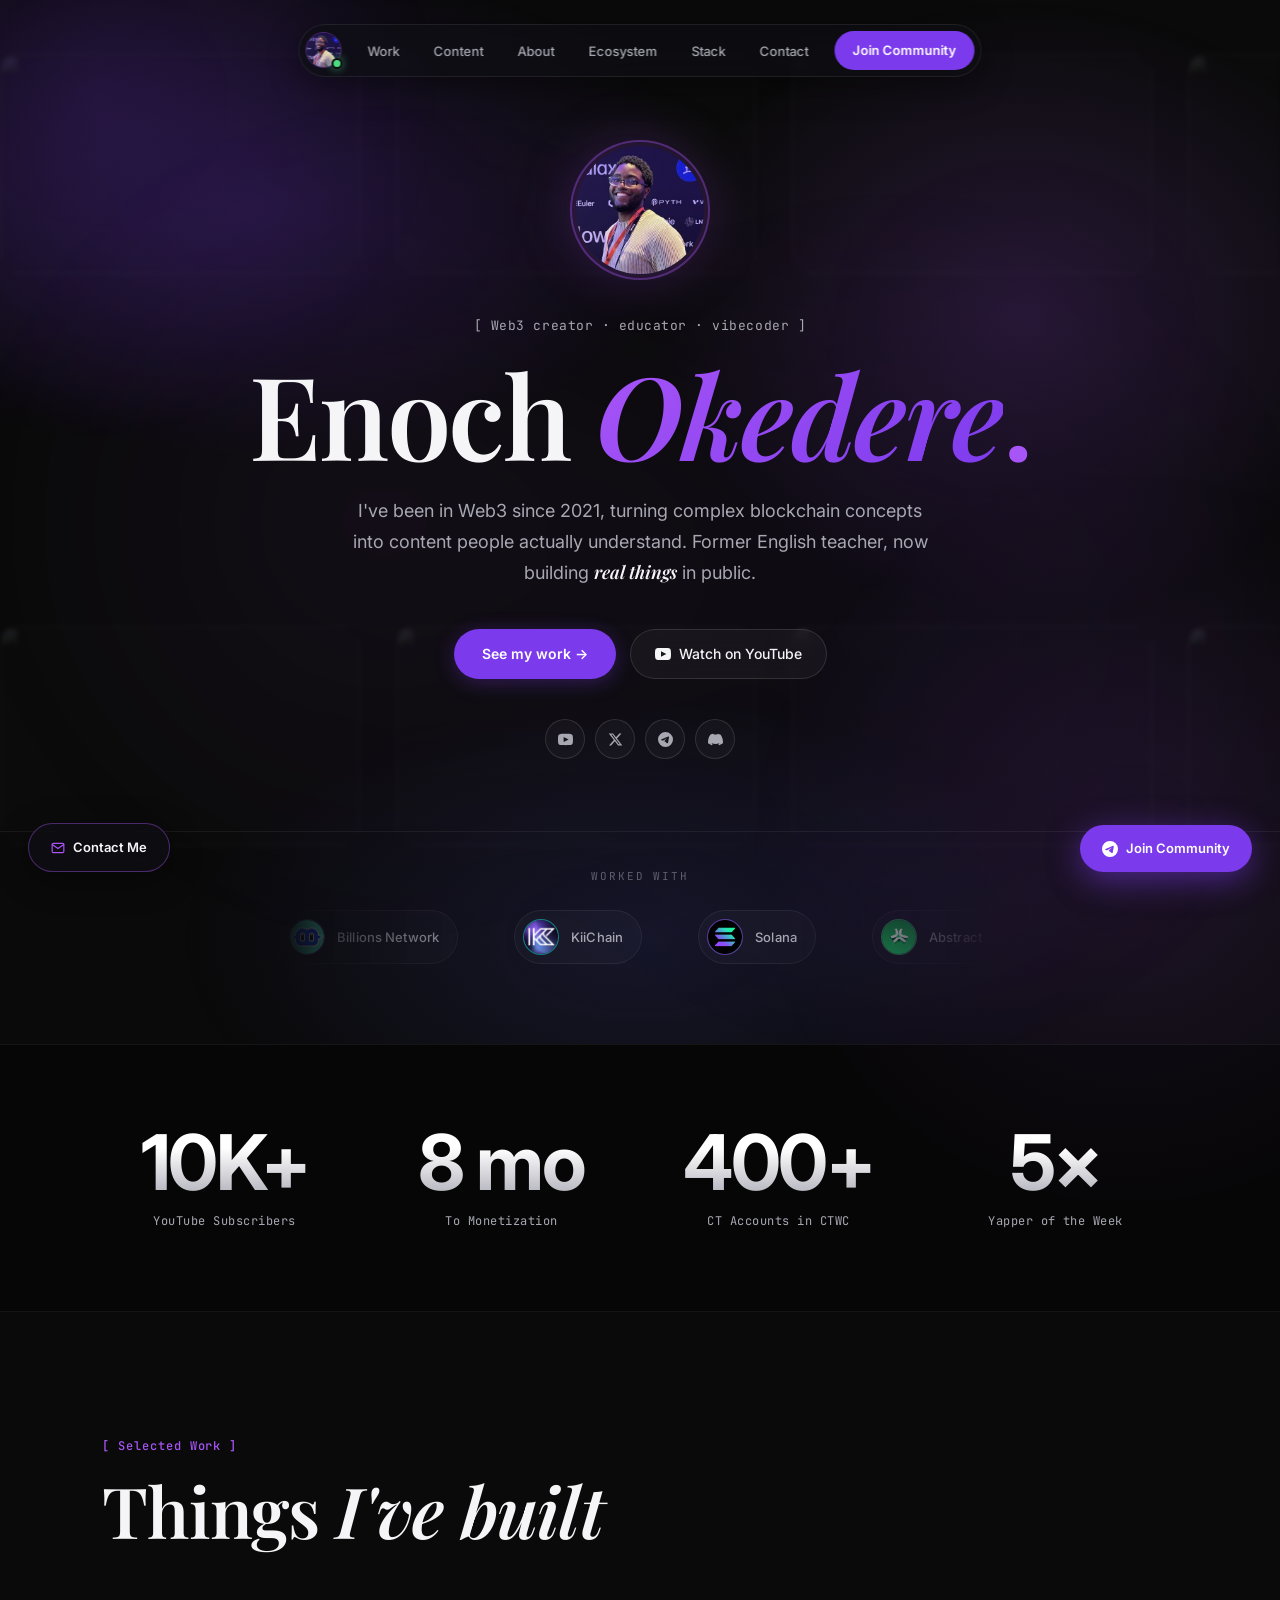
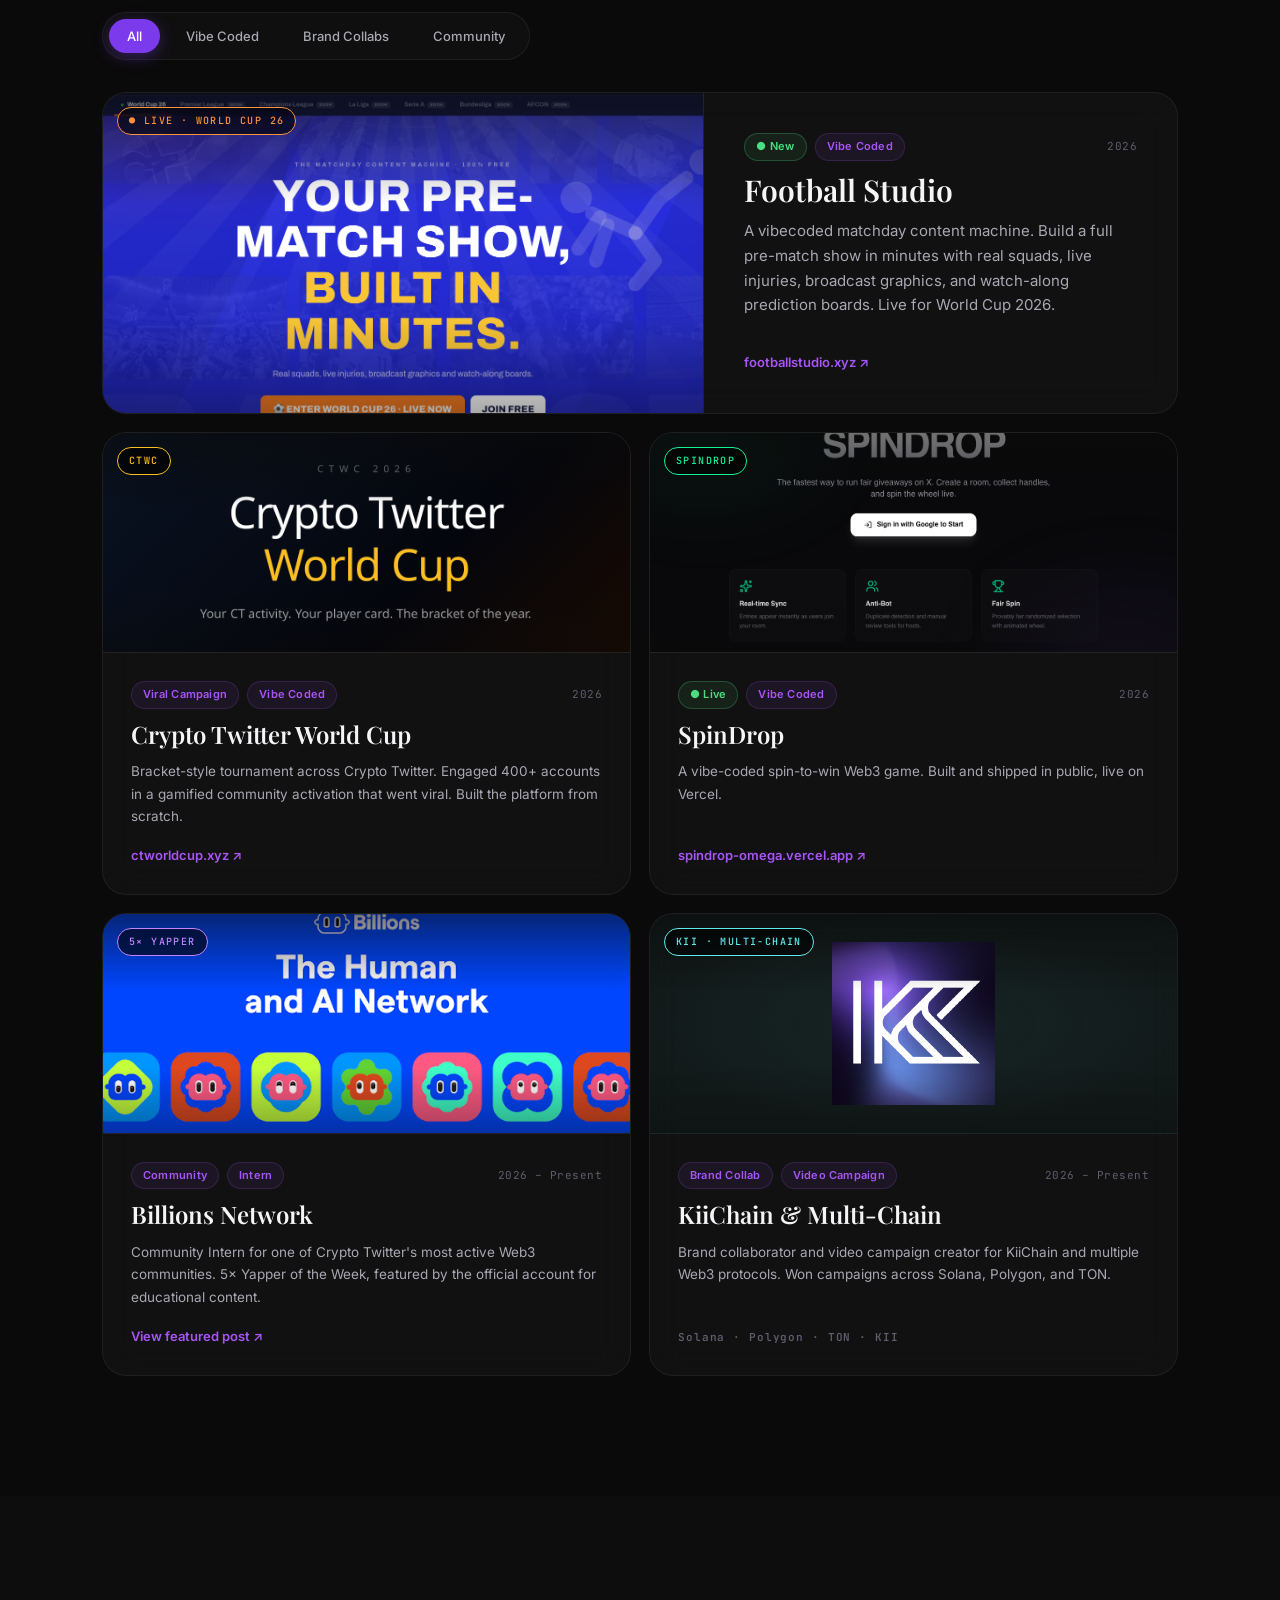
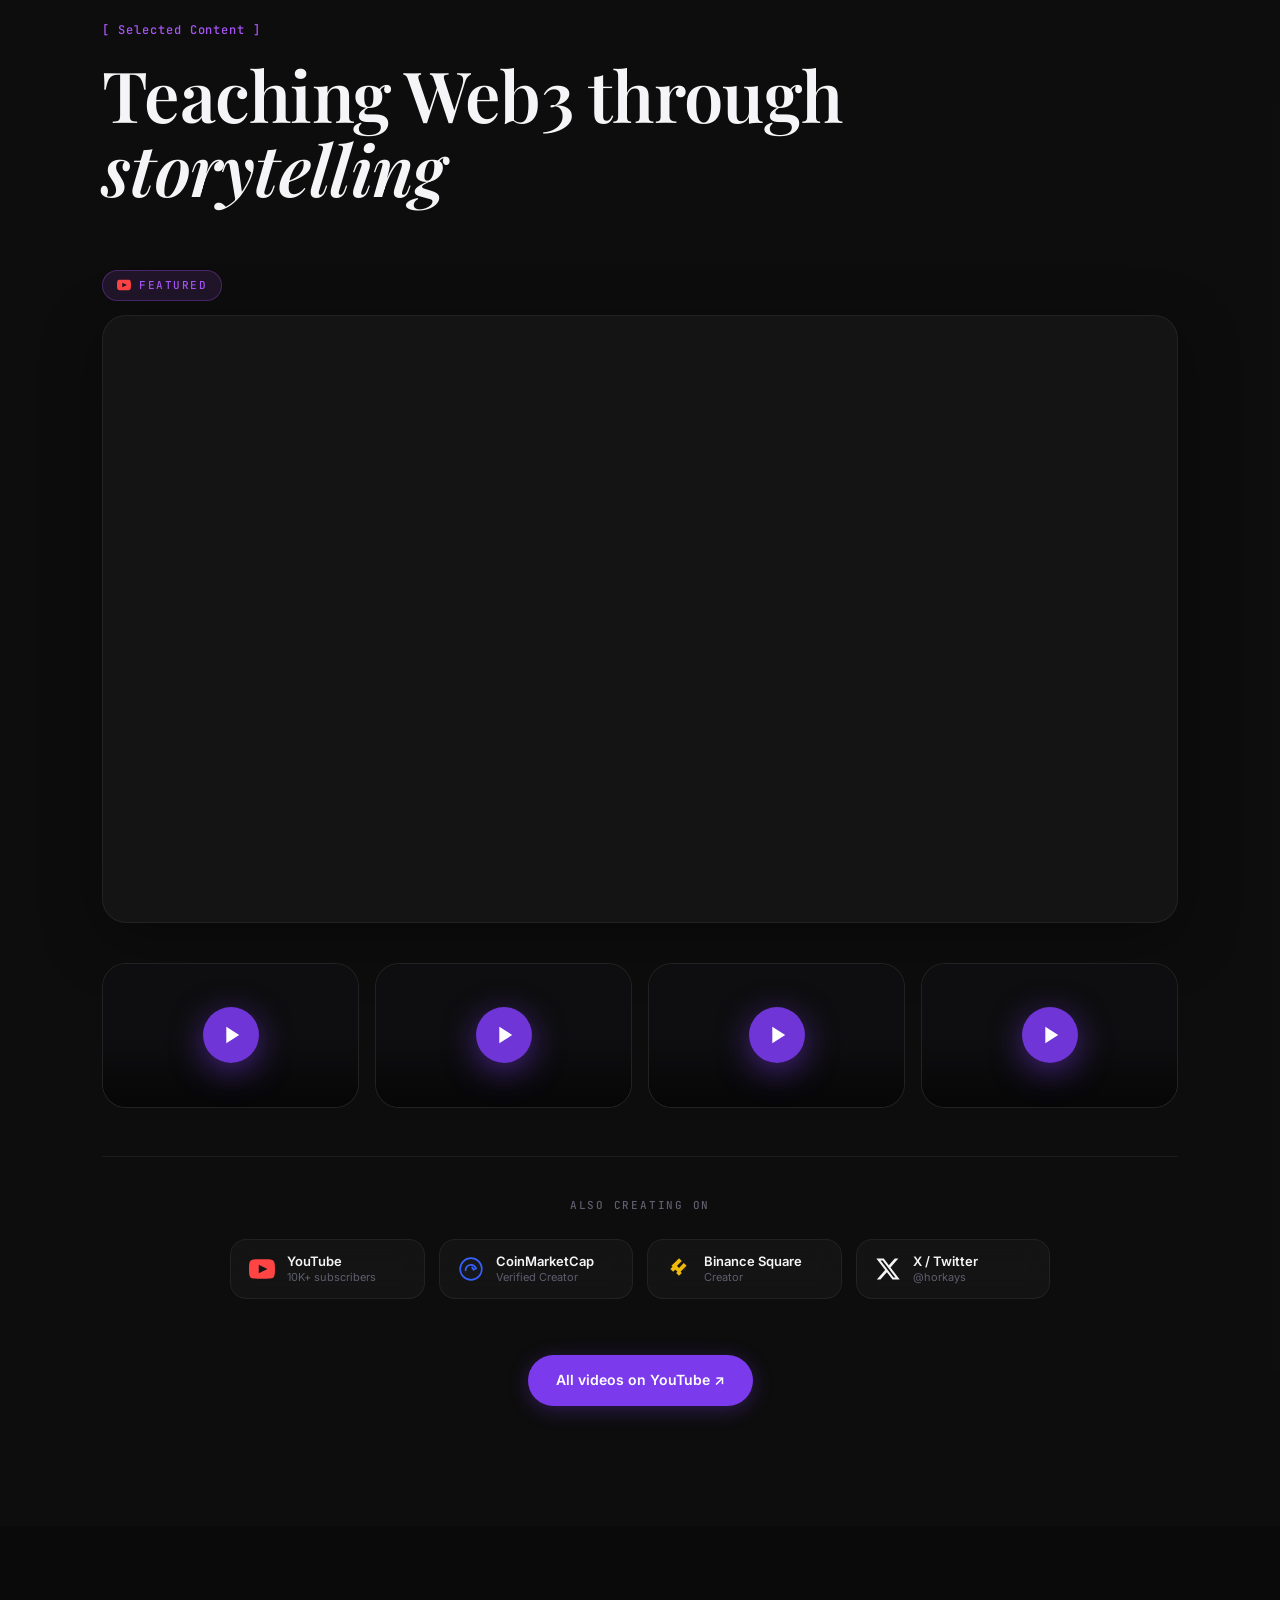
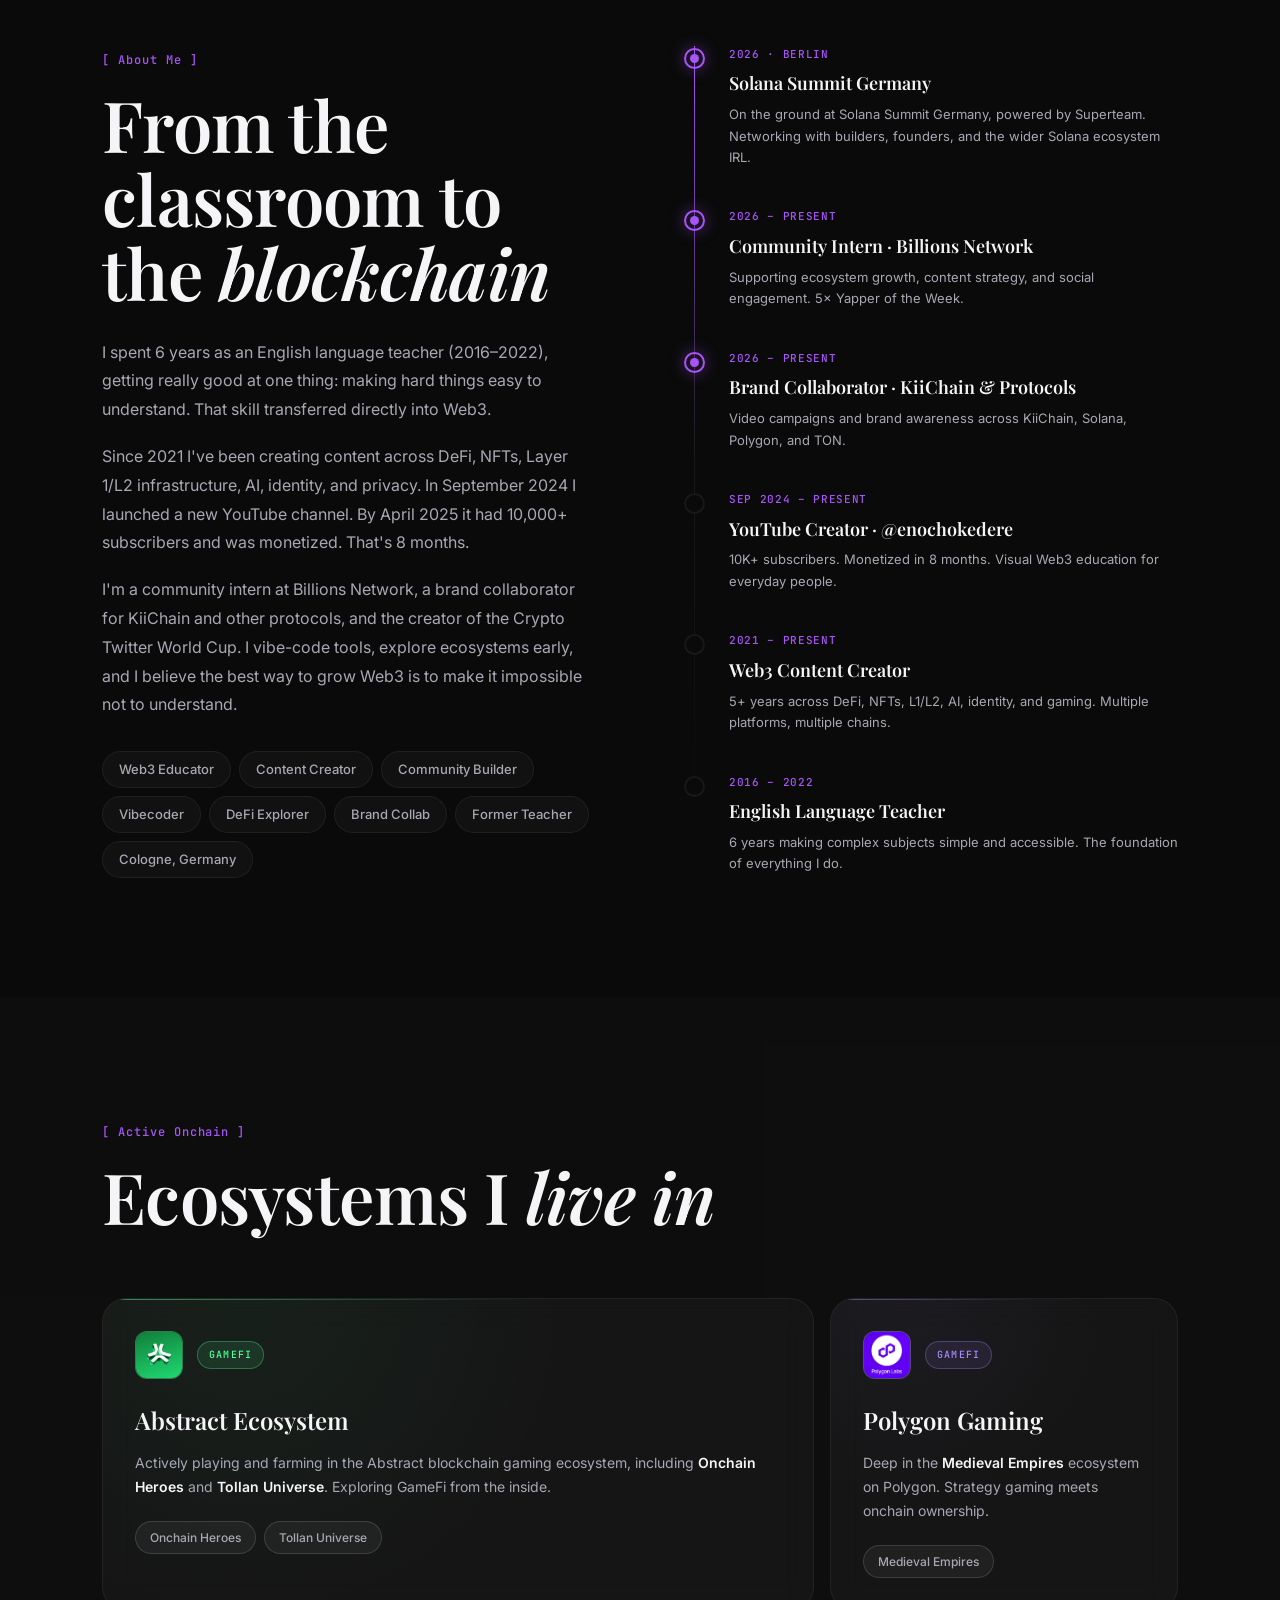
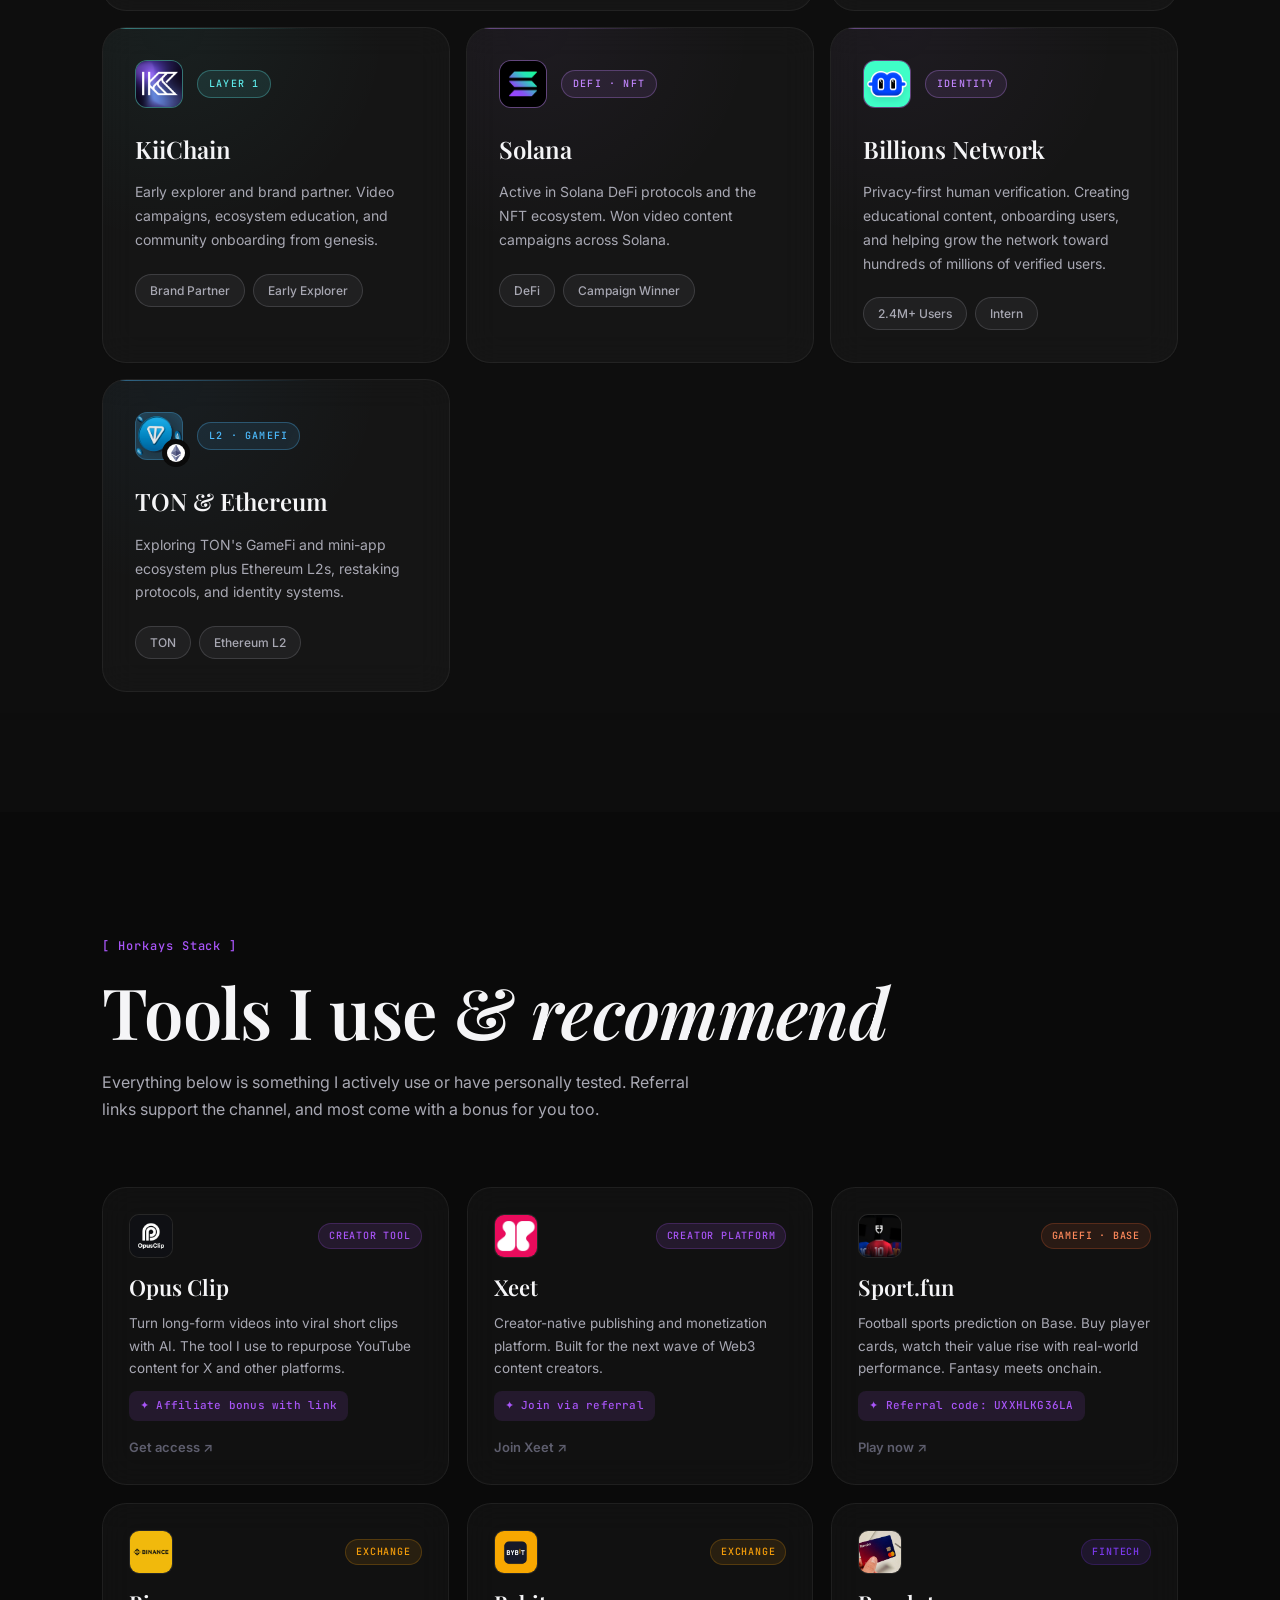
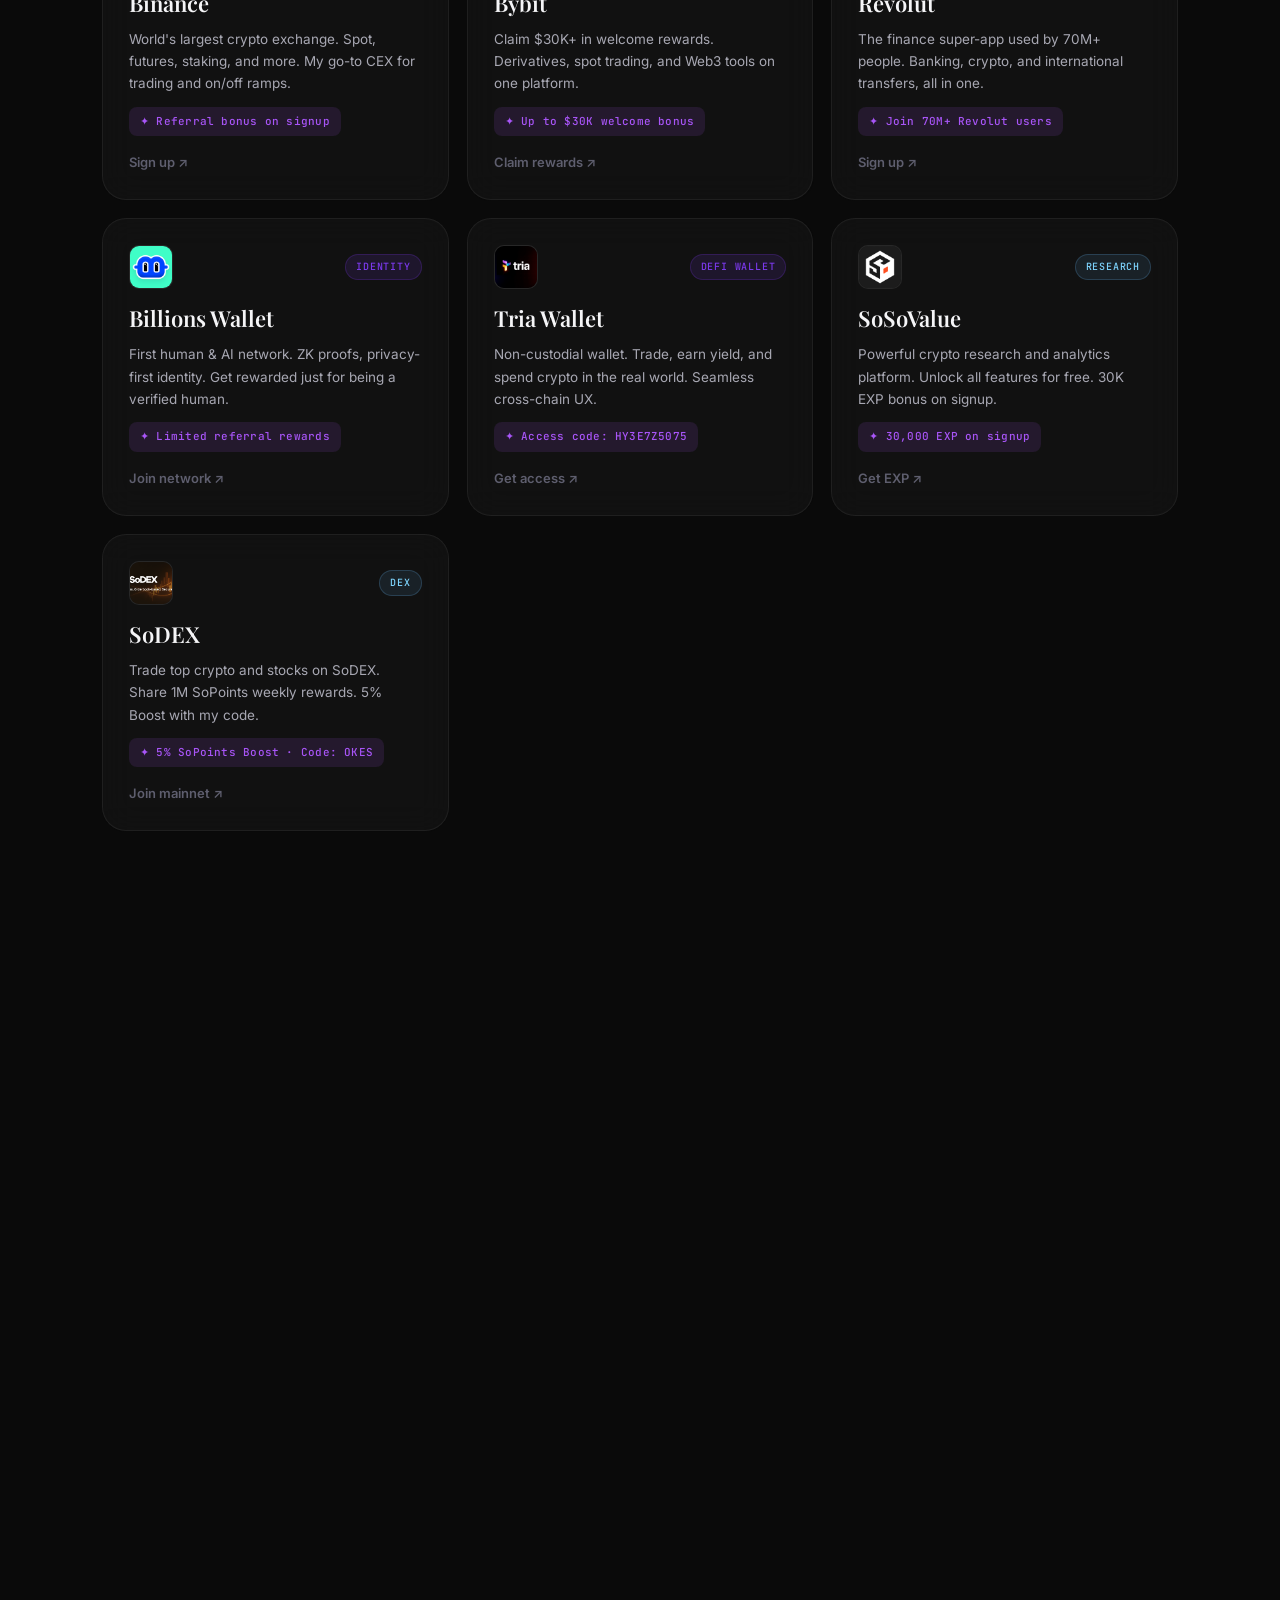
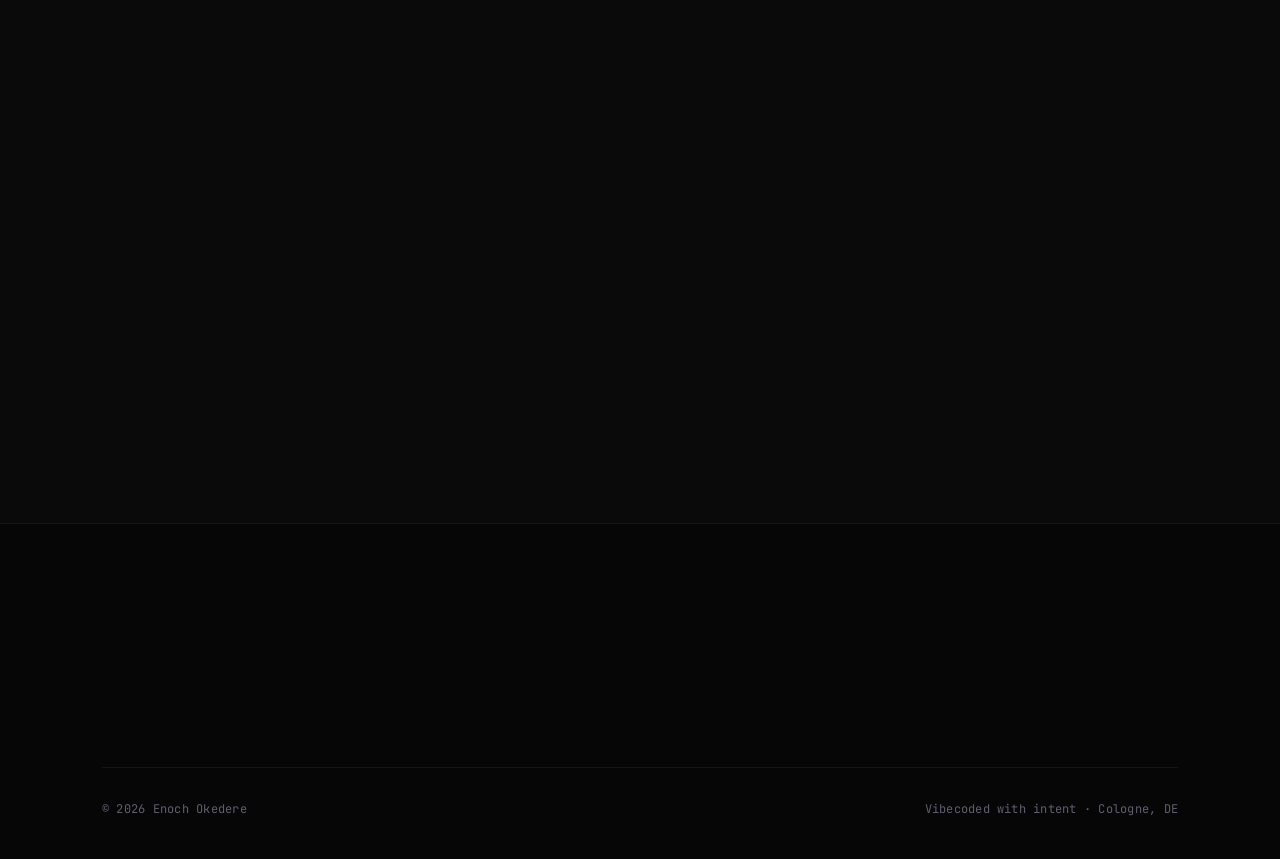
==== commit 0fbf7071: "Add Football Studio as featured work card New vibecoded app: footballstudio.xyz — a matchday content" ====
--- a/index.html
+++ b/index.html
@@ -212,6 +212,27 @@
 
       <div class="work-grid">
 
+        <!-- Football Studio — Featured -->
+        <div class="work-card work-featured" data-cat="vibe-coded" data-brand="football">
+          <a href="https://footballstudio.xyz/" target="_blank" rel="noopener" class="wc-visual">
+            <img src="assets/icons/footballstudio-landing.png" alt="Football Studio landing page" class="wc-visual-img" loading="lazy" />
+            <div class="wc-visual-overlay"></div>
+            <span class="wc-visual-pill">● LIVE · WORLD CUP 26</span>
+          </a>
+          <div class="wc-info">
+            <div class="wc-meta">
+              <span class="wc-tag live-tag">● New</span>
+              <span class="wc-tag">Vibe Coded</span>
+              <span class="wc-year">2026</span>
+            </div>
+            <h3 class="wc-title">Football Studio</h3>
+            <p class="wc-desc">A vibecoded matchday content machine. Build a full pre-match show in minutes with real squads, live injuries, broadcast graphics, and watch-along prediction boards. Live for World Cup 2026.</p>
+            <a href="https://footballstudio.xyz/" target="_blank" rel="noopener" class="wc-cta">
+              footballstudio.xyz ↗
+            </a>
+          </div>
+        </div>
+
         <!-- CTWC -->
         <div class="work-card" data-cat="vibe-coded community" data-brand="ctwc">
           <a href="https://ctworldcup.xyz/" target="_blank" rel="noopener" class="wc-visual">
--- a/styles.css
+++ b/styles.css
@@ -687,6 +687,37 @@
 }
 .work-card[data-cat].fade-out { opacity: 0.18; transform: scale(0.98); pointer-events: none; }
 
+/* Featured work card — full width, horizontal (image left, info right) */
+.work-card.work-featured {
+  grid-column: 1 / -1;
+  flex-direction: row;
+}
+.work-card.work-featured .wc-visual {
+  width: 56%;
+  height: auto;
+  min-height: 320px;
+  border-bottom: none;
+  border-right: 1px solid var(--border);
+}
+.work-card.work-featured .wc-info {
+  width: 44%;
+  justify-content: center;
+  padding: 40px;
+}
+.work-card.work-featured .wc-title { font-size: 30px; }
+.work-card.work-featured .wc-desc { font-size: 15px; }
+@media (max-width: 760px) {
+  .work-card.work-featured { flex-direction: column; }
+  .work-card.work-featured .wc-visual {
+    width: 100%;
+    min-height: 220px;
+    height: 220px;
+    border-right: none;
+    border-bottom: 1px solid var(--border);
+  }
+  .work-card.work-featured .wc-info { width: 100%; padding: 28px; }
+}
+
 /* Visual panel — image-based */
 .wc-visual {
   position: relative;
@@ -750,6 +781,7 @@
 .work-card[data-brand="spindrop"]  .wc-visual { color: #14F195; background: radial-gradient(ellipse at center, rgba(20,241,149,0.10), rgba(34,197,94,0.04) 70%); }
 .work-card[data-brand="billions"]  .wc-visual { color: #C084FC; background: radial-gradient(ellipse at center, rgba(192,132,252,0.12), rgba(124,58,237,0.05) 70%); }
 .work-card[data-brand="kiichain"]  .wc-visual { color: #5EEAEA; background: radial-gradient(ellipse at center, rgba(94,234,234,0.10), rgba(20,225,225,0.04) 70%); }
+.work-card[data-brand="football"]  .wc-visual { color: #FB923C; background: radial-gradient(ellipse at center, rgba(251,146,60,0.10), rgba(37,99,235,0.05) 70%); }
 
 /* Info area */
 .wc-info { padding: 28px; display: flex; flex-direction: column; gap: 12px; flex: 1; }
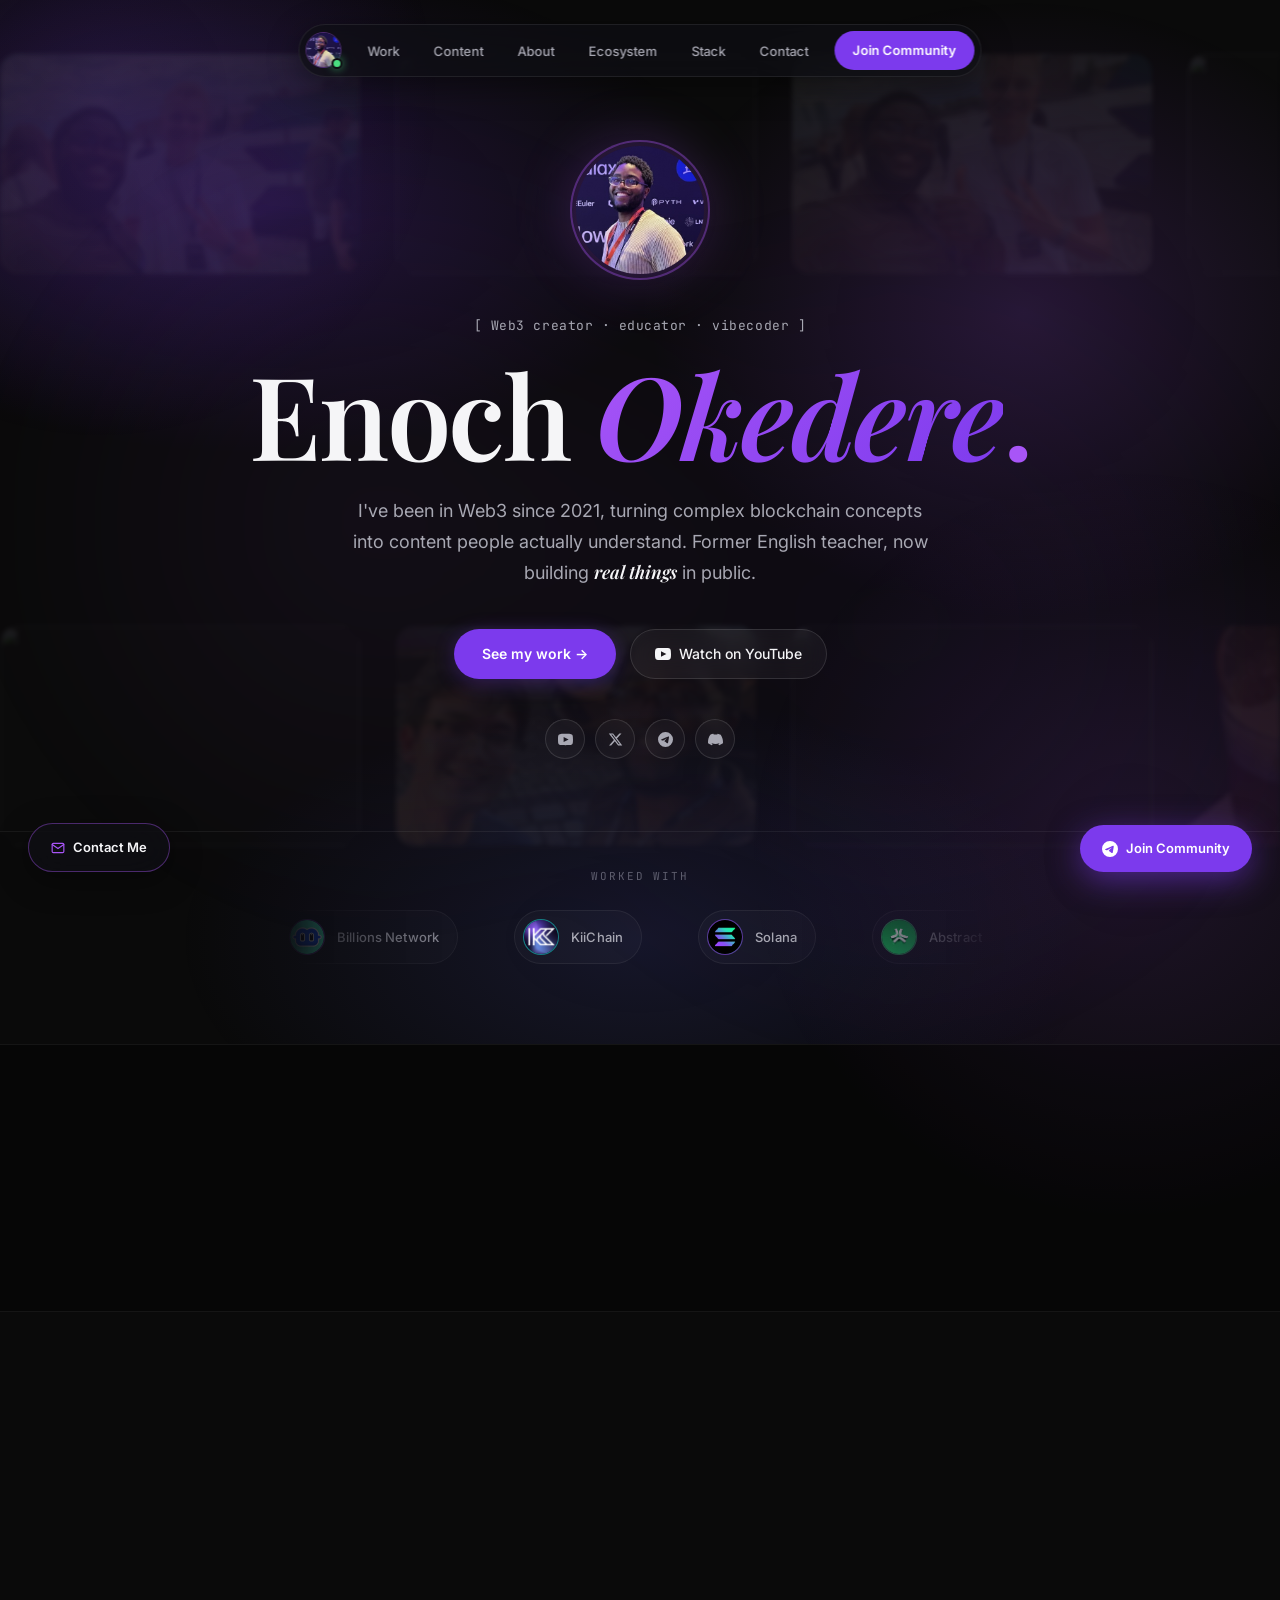
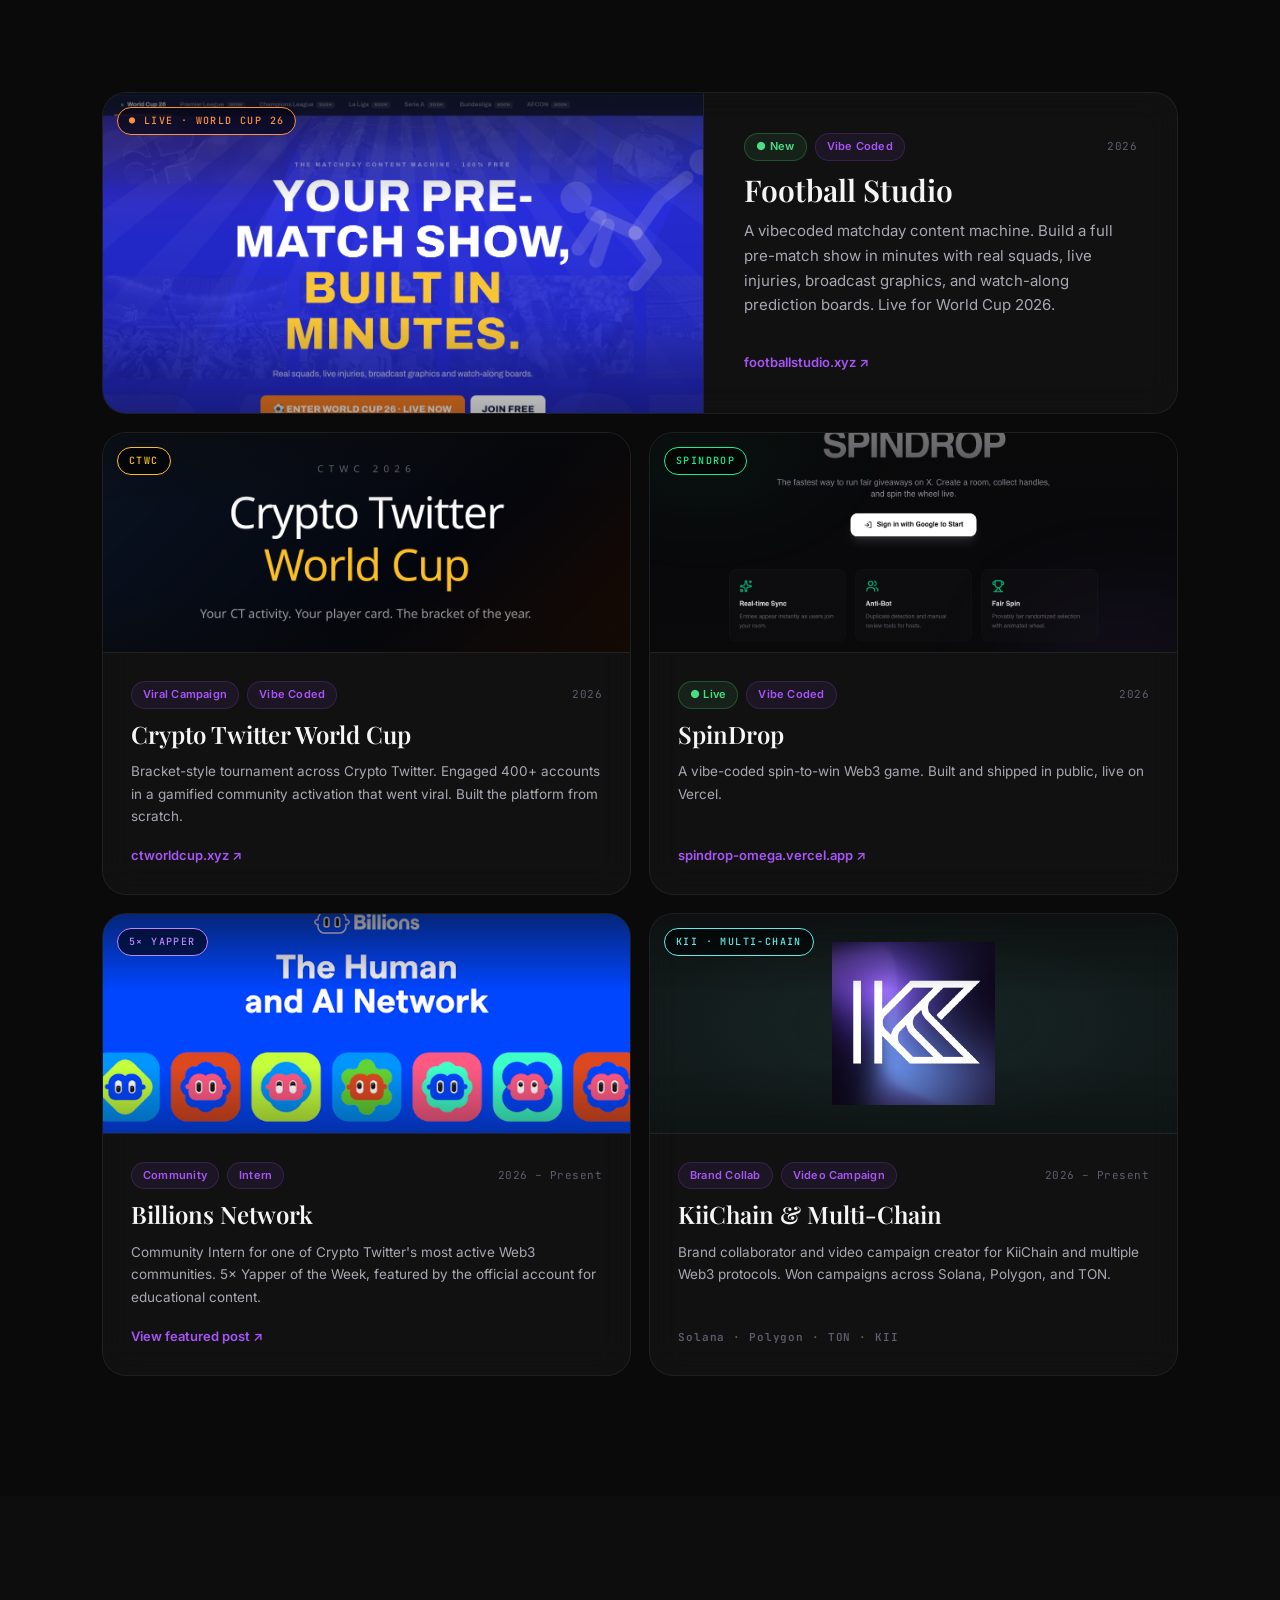
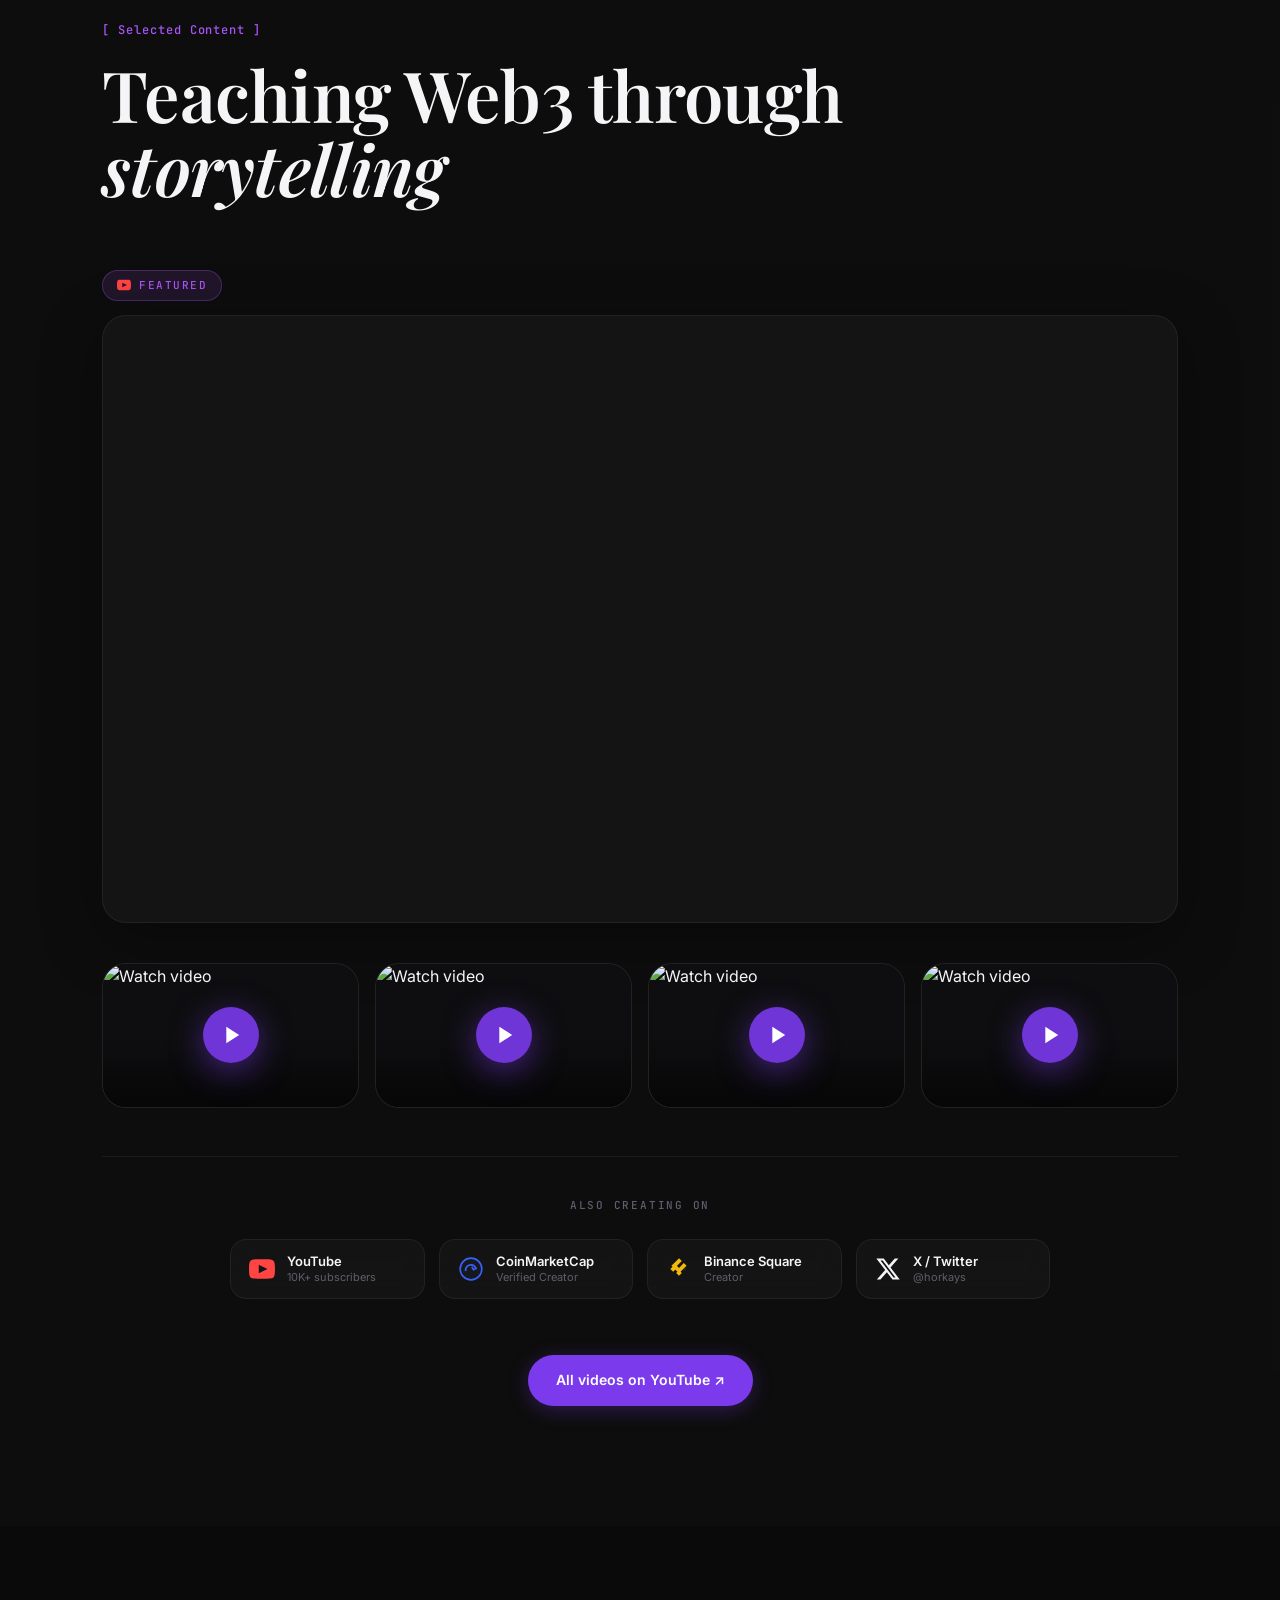
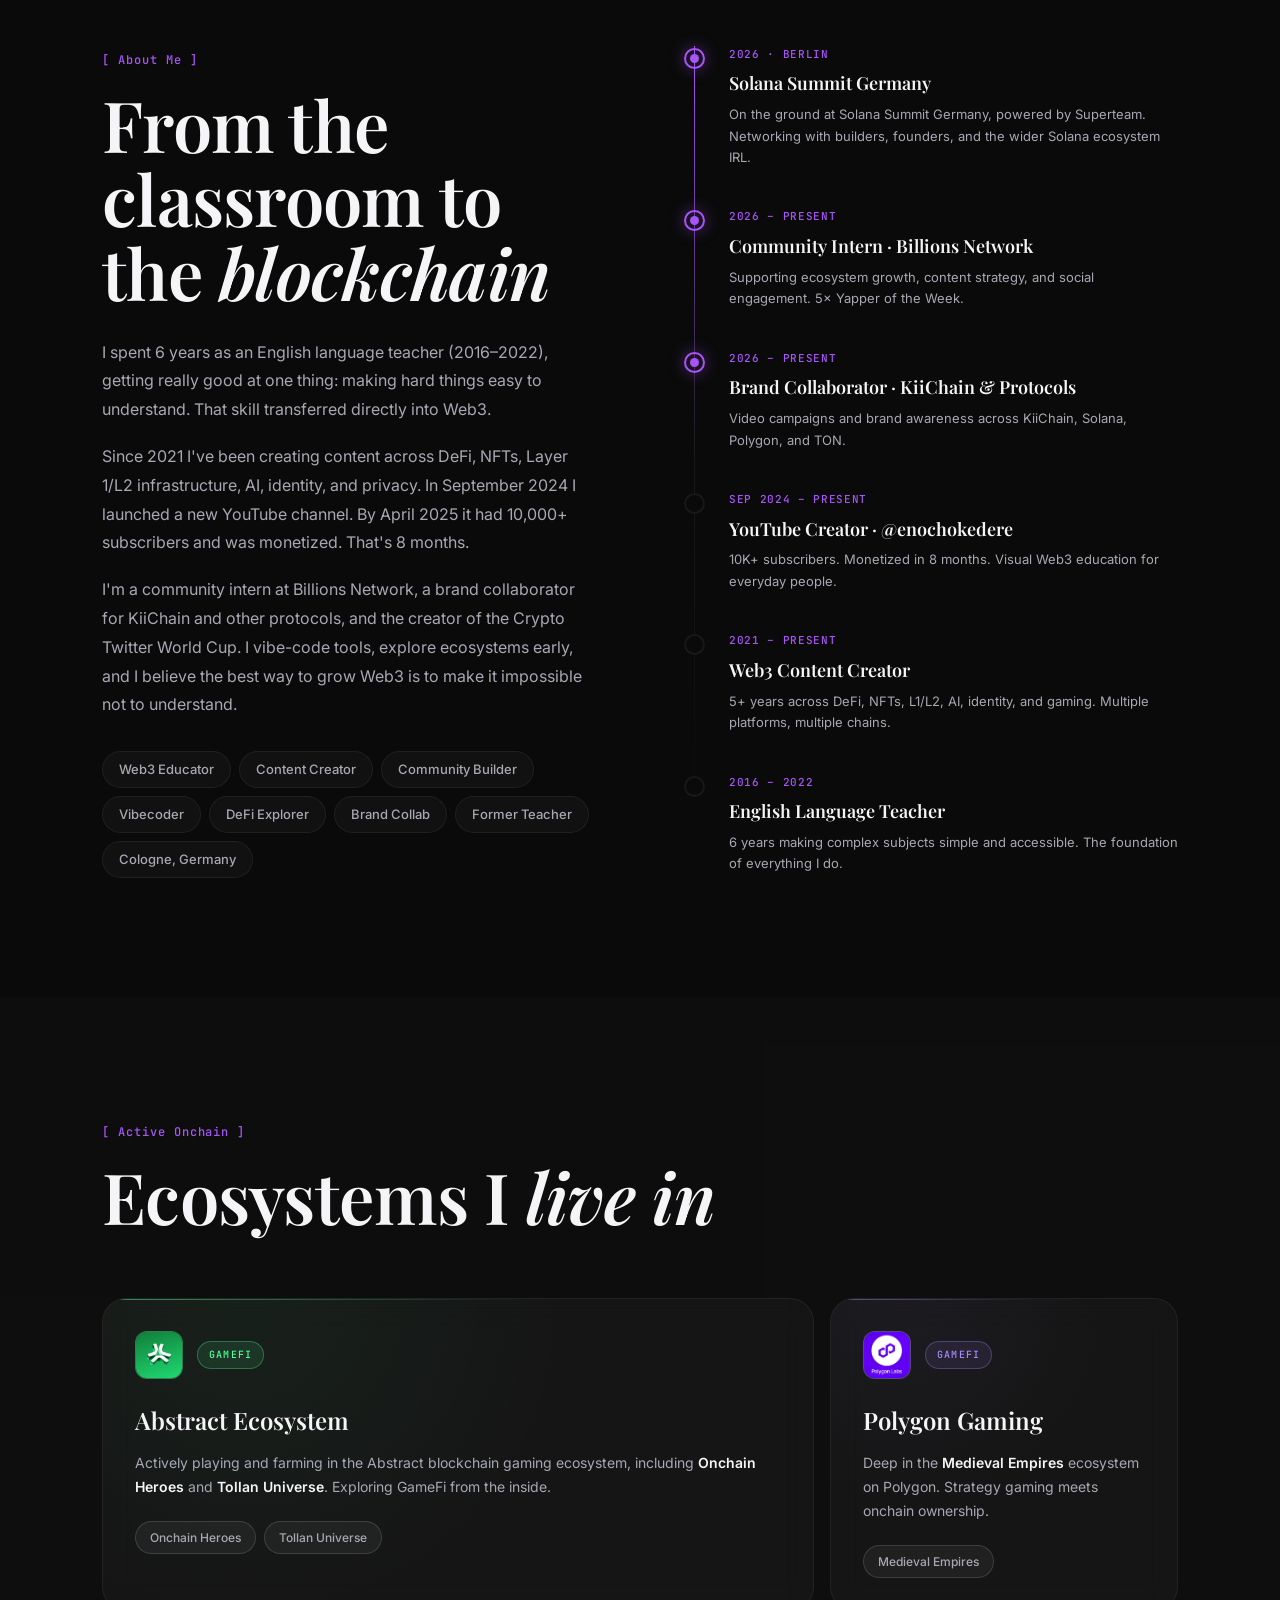
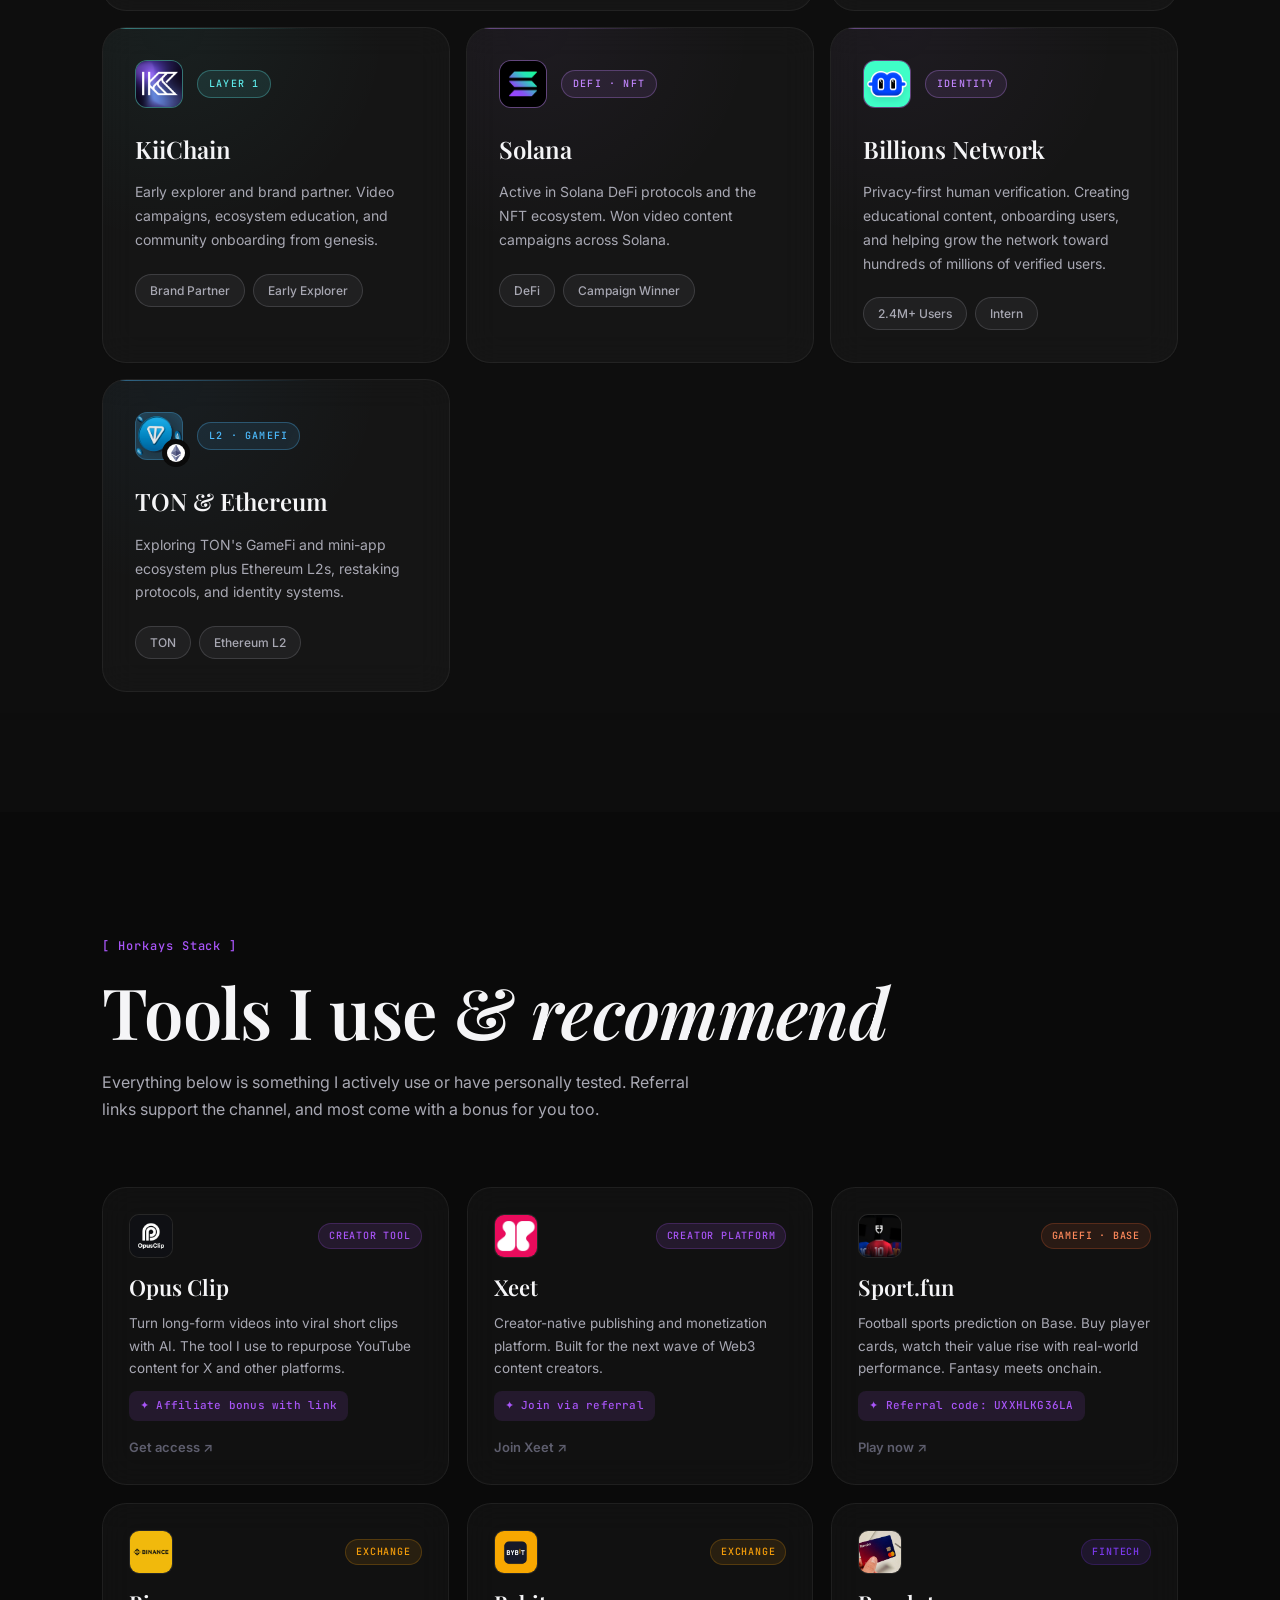
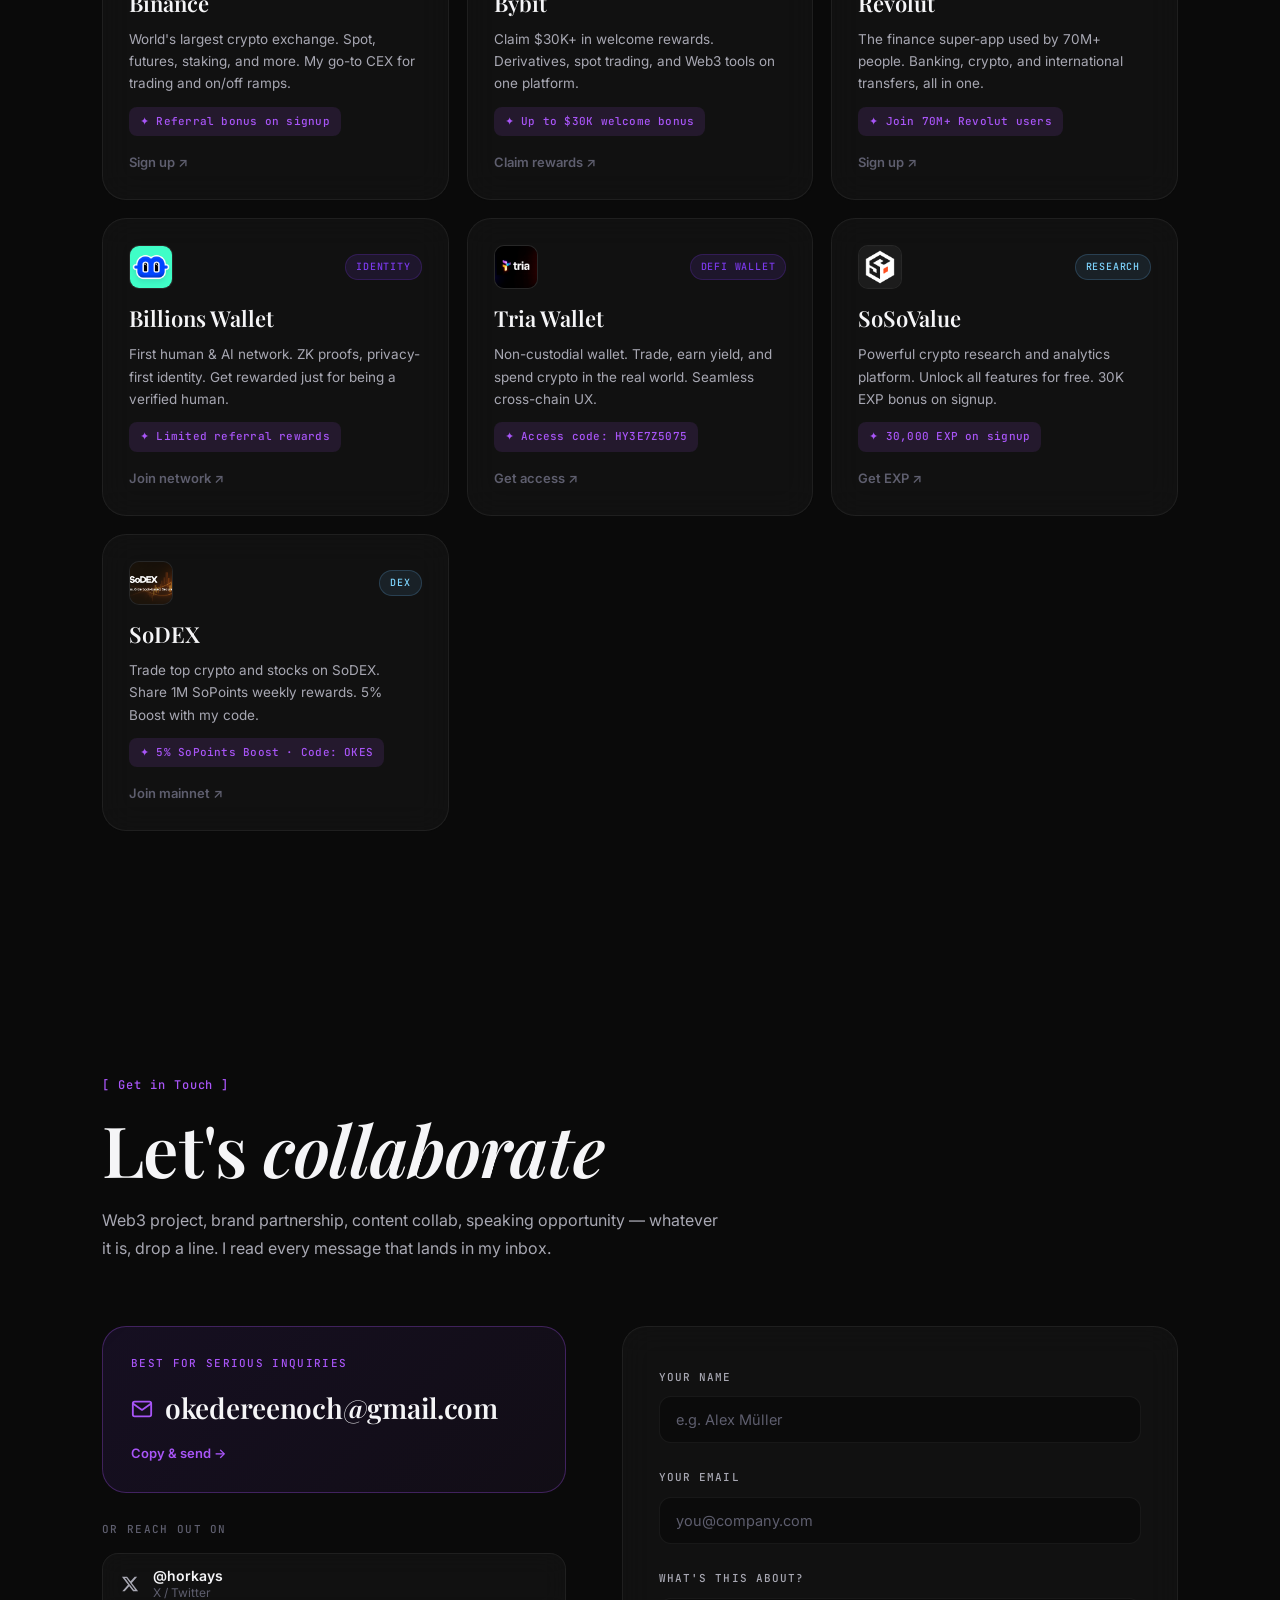
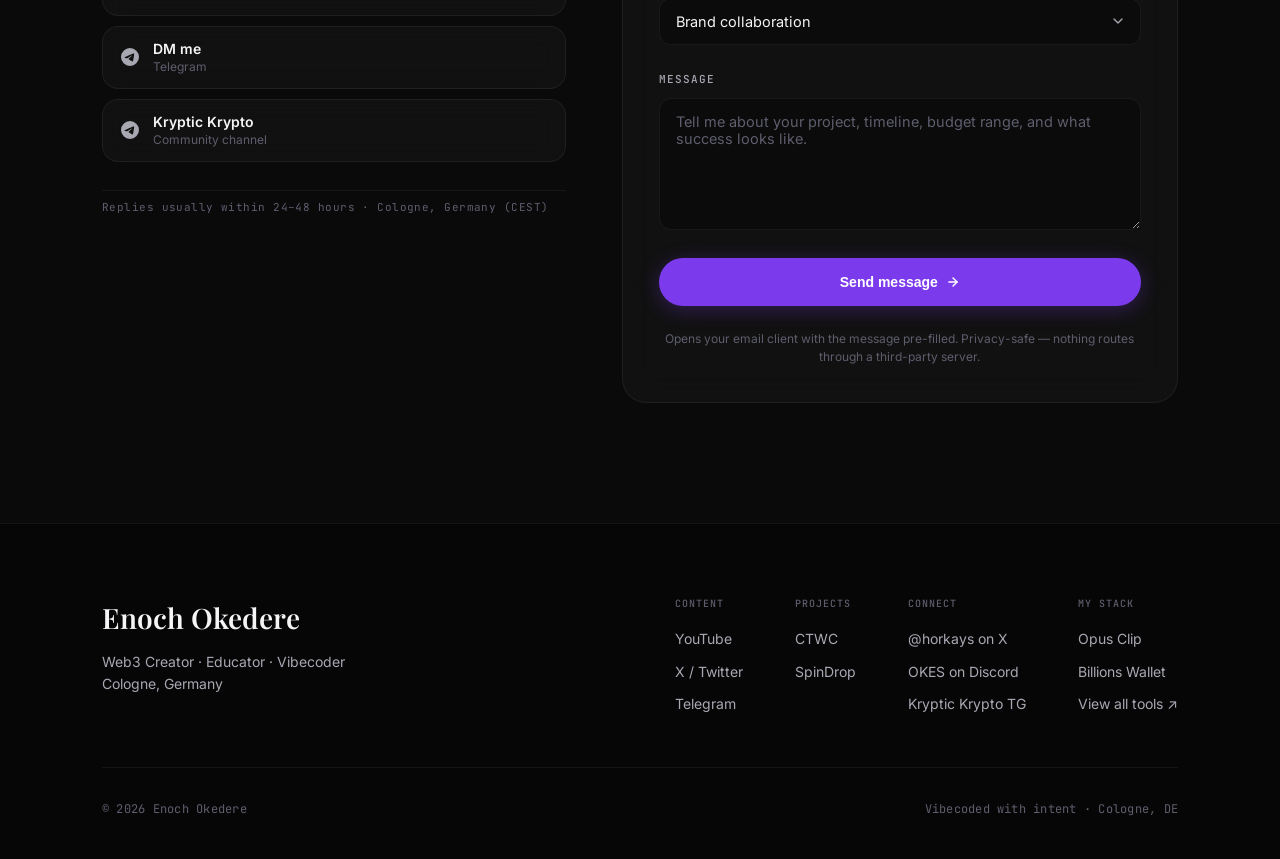
==== commit 3077e4e7: "Add Solana Summit Berlin photos to ambient background - 9 IRL photos from Solana Summit Germany, res" ====
--- a/index.html
+++ b/index.html
@@ -24,37 +24,41 @@
 </head>
 <body>
 
-  <!-- AMBIENT BACKGROUND — dimmed YouTube thumbnails drifting behind everything -->
+  <!-- AMBIENT BACKGROUND — dimmed Solana Summit photos + YouTube thumbnails drifting behind everything -->
   <div class="bg-marquee" aria-hidden="true">
     <div class="bg-row bg-row-1">
+      <div class="bg-tile"><img src="assets/summit/summit-1.jpg" alt="" loading="lazy" /></div>
       <div class="bg-tile"><img src="https://img.youtube.com/vi/JrllDlrNs7I/maxresdefault.jpg" alt="" loading="lazy" /></div>
+      <div class="bg-tile"><img src="assets/summit/summit-2.jpg" alt="" loading="lazy" /></div>
       <div class="bg-tile"><img src="https://img.youtube.com/vi/VAE1TKxCR7o/maxresdefault.jpg" alt="" loading="lazy" /></div>
+      <div class="bg-tile"><img src="assets/summit/summit-3.jpg" alt="" loading="lazy" /></div>
       <div class="bg-tile"><img src="https://img.youtube.com/vi/Spf0Wj8k09E/maxresdefault.jpg" alt="" loading="lazy" /></div>
+      <div class="bg-tile"><img src="assets/summit/summit-4.jpg" alt="" loading="lazy" /></div>
+      <!-- duplicate for seamless loop -->
+      <div class="bg-tile"><img src="assets/summit/summit-1.jpg" alt="" loading="lazy" /></div>
+      <div class="bg-tile"><img src="https://img.youtube.com/vi/JrllDlrNs7I/maxresdefault.jpg" alt="" loading="lazy" /></div>
+      <div class="bg-tile"><img src="assets/summit/summit-2.jpg" alt="" loading="lazy" /></div>
+      <div class="bg-tile"><img src="https://img.youtube.com/vi/VAE1TKxCR7o/maxresdefault.jpg" alt="" loading="lazy" /></div>
+      <div class="bg-tile"><img src="assets/summit/summit-3.jpg" alt="" loading="lazy" /></div>
+      <div class="bg-tile"><img src="https://img.youtube.com/vi/Spf0Wj8k09E/maxresdefault.jpg" alt="" loading="lazy" /></div>
+      <div class="bg-tile"><img src="assets/summit/summit-4.jpg" alt="" loading="lazy" /></div>
+    </div>
+    <div class="bg-row bg-row-2">
       <div class="bg-tile"><img src="https://img.youtube.com/vi/Jza0R5O9ChU/maxresdefault.jpg" alt="" loading="lazy" /></div>
+      <div class="bg-tile"><img src="assets/summit/summit-5.jpg" alt="" loading="lazy" /></div>
       <div class="bg-tile"><img src="https://img.youtube.com/vi/McwAX7ihX8c/maxresdefault.jpg" alt="" loading="lazy" /></div>
-      <div class="bg-tile"><img src="https://img.youtube.com/vi/JrllDlrNs7I/maxresdefault.jpg" alt="" loading="lazy" /></div>
+      <div class="bg-tile"><img src="assets/summit/summit-6.jpg" alt="" loading="lazy" /></div>
+      <div class="bg-tile"><img src="assets/summit/summit-7.jpg" alt="" loading="lazy" /></div>
+      <div class="bg-tile"><img src="assets/summit/summit-8.jpg" alt="" loading="lazy" /></div>
+      <div class="bg-tile"><img src="assets/summit/summit-9.jpg" alt="" loading="lazy" /></div>
       <!-- duplicate for seamless loop -->
-      <div class="bg-tile"><img src="https://img.youtube.com/vi/JrllDlrNs7I/maxresdefault.jpg" alt="" loading="lazy" /></div>
-      <div class="bg-tile"><img src="https://img.youtube.com/vi/VAE1TKxCR7o/maxresdefault.jpg" alt="" loading="lazy" /></div>
-      <div class="bg-tile"><img src="https://img.youtube.com/vi/Spf0Wj8k09E/maxresdefault.jpg" alt="" loading="lazy" /></div>
       <div class="bg-tile"><img src="https://img.youtube.com/vi/Jza0R5O9ChU/maxresdefault.jpg" alt="" loading="lazy" /></div>
+      <div class="bg-tile"><img src="assets/summit/summit-5.jpg" alt="" loading="lazy" /></div>
       <div class="bg-tile"><img src="https://img.youtube.com/vi/McwAX7ihX8c/maxresdefault.jpg" alt="" loading="lazy" /></div>
-      <div class="bg-tile"><img src="https://img.youtube.com/vi/JrllDlrNs7I/maxresdefault.jpg" alt="" loading="lazy" /></div>
-    </div>
-    <div class="bg-row bg-row-2">
-      <div class="bg-tile"><img src="https://img.youtube.com/vi/Spf0Wj8k09E/maxresdefault.jpg" alt="" loading="lazy" /></div>
-      <div class="bg-tile"><img src="https://img.youtube.com/vi/McwAX7ihX8c/maxresdefault.jpg" alt="" loading="lazy" /></div>
-      <div class="bg-tile"><img src="https://img.youtube.com/vi/VAE1TKxCR7o/maxresdefault.jpg" alt="" loading="lazy" /></div>
-      <div class="bg-tile"><img src="https://img.youtube.com/vi/Jza0R5O9ChU/maxresdefault.jpg" alt="" loading="lazy" /></div>
-      <div class="bg-tile"><img src="https://img.youtube.com/vi/JrllDlrNs7I/maxresdefault.jpg" alt="" loading="lazy" /></div>
-      <div class="bg-tile"><img src="https://img.youtube.com/vi/Spf0Wj8k09E/maxresdefault.jpg" alt="" loading="lazy" /></div>
-      <!-- duplicate for seamless loop -->
-      <div class="bg-tile"><img src="https://img.youtube.com/vi/Spf0Wj8k09E/maxresdefault.jpg" alt="" loading="lazy" /></div>
-      <div class="bg-tile"><img src="https://img.youtube.com/vi/McwAX7ihX8c/maxresdefault.jpg" alt="" loading="lazy" /></div>
-      <div class="bg-tile"><img src="https://img.youtube.com/vi/VAE1TKxCR7o/maxresdefault.jpg" alt="" loading="lazy" /></div>
-      <div class="bg-tile"><img src="https://img.youtube.com/vi/Jza0R5O9ChU/maxresdefault.jpg" alt="" loading="lazy" /></div>
-      <div class="bg-tile"><img src="https://img.youtube.com/vi/JrllDlrNs7I/maxresdefault.jpg" alt="" loading="lazy" /></div>
-      <div class="bg-tile"><img src="https://img.youtube.com/vi/Spf0Wj8k09E/maxresdefault.jpg" alt="" loading="lazy" /></div>
+      <div class="bg-tile"><img src="assets/summit/summit-6.jpg" alt="" loading="lazy" /></div>
+      <div class="bg-tile"><img src="assets/summit/summit-7.jpg" alt="" loading="lazy" /></div>
+      <div class="bg-tile"><img src="assets/summit/summit-8.jpg" alt="" loading="lazy" /></div>
+      <div class="bg-tile"><img src="assets/summit/summit-9.jpg" alt="" loading="lazy" /></div>
     </div>
   </div>
 
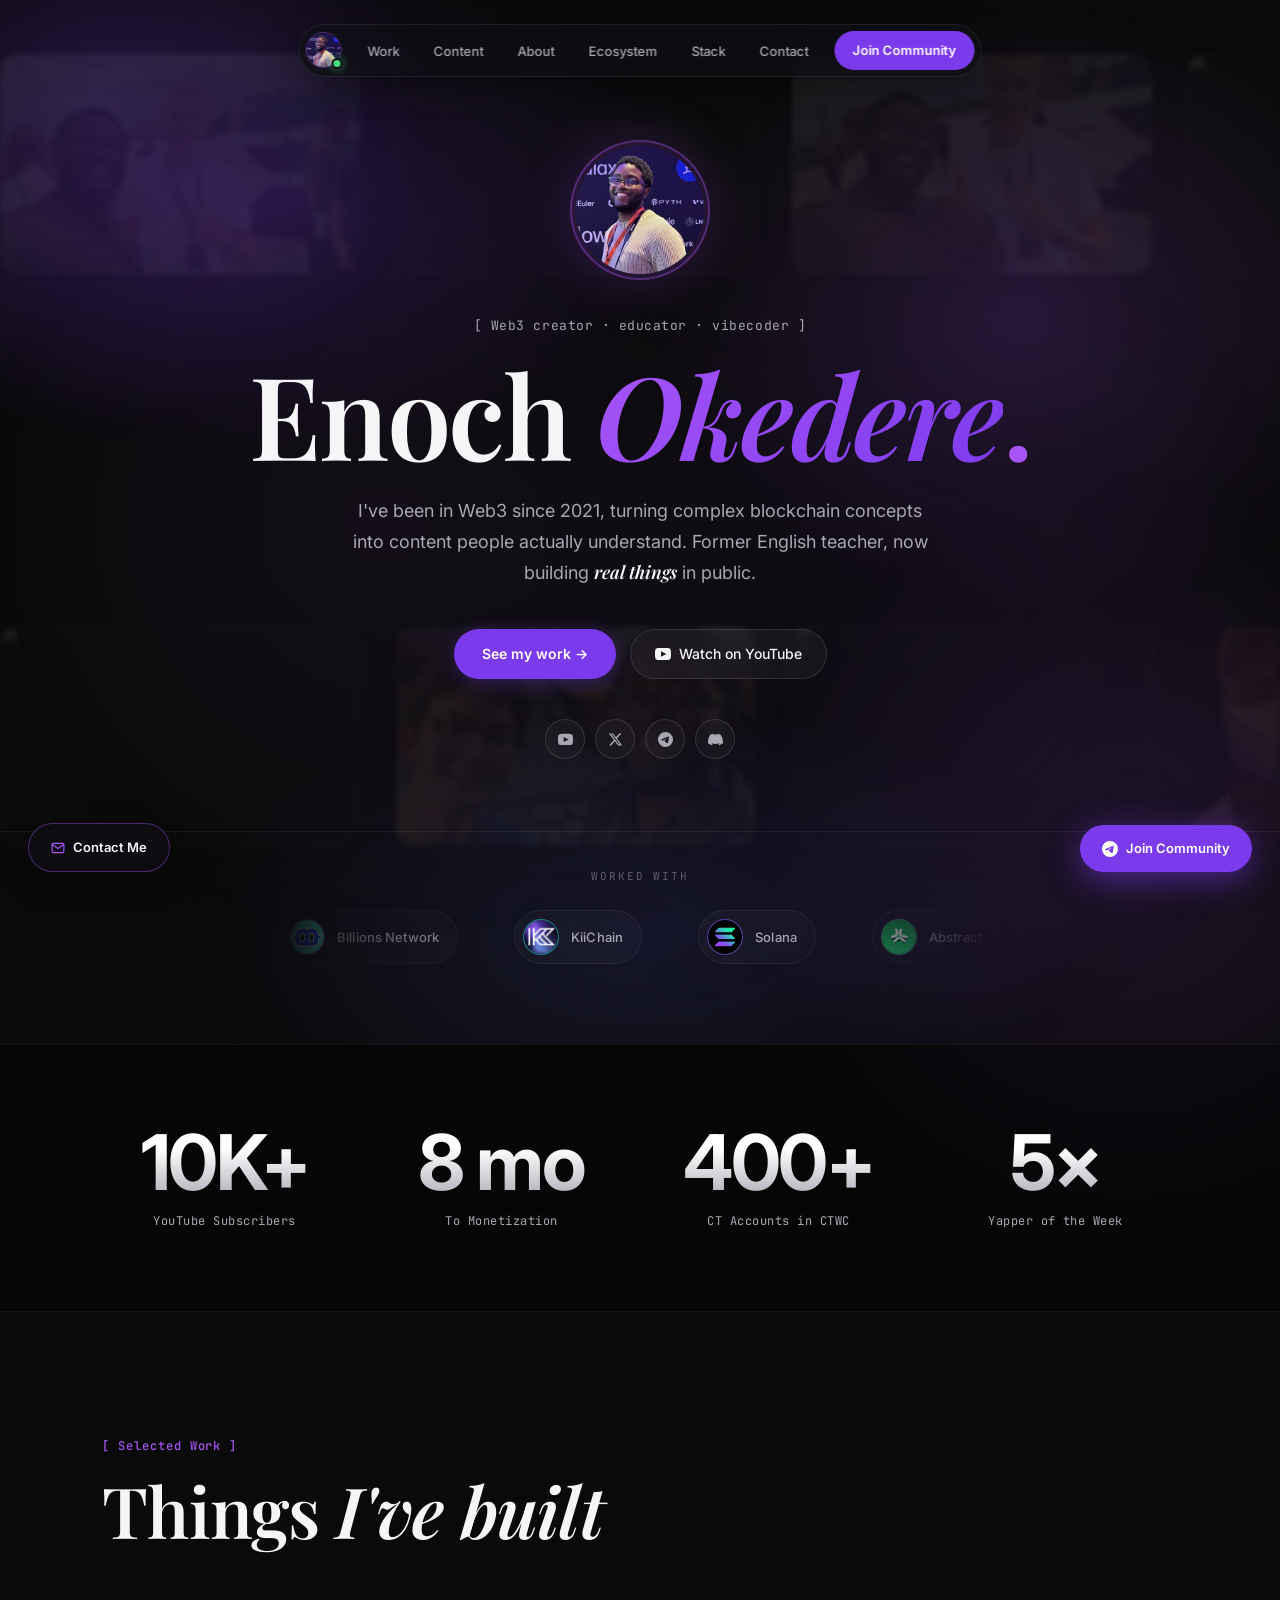
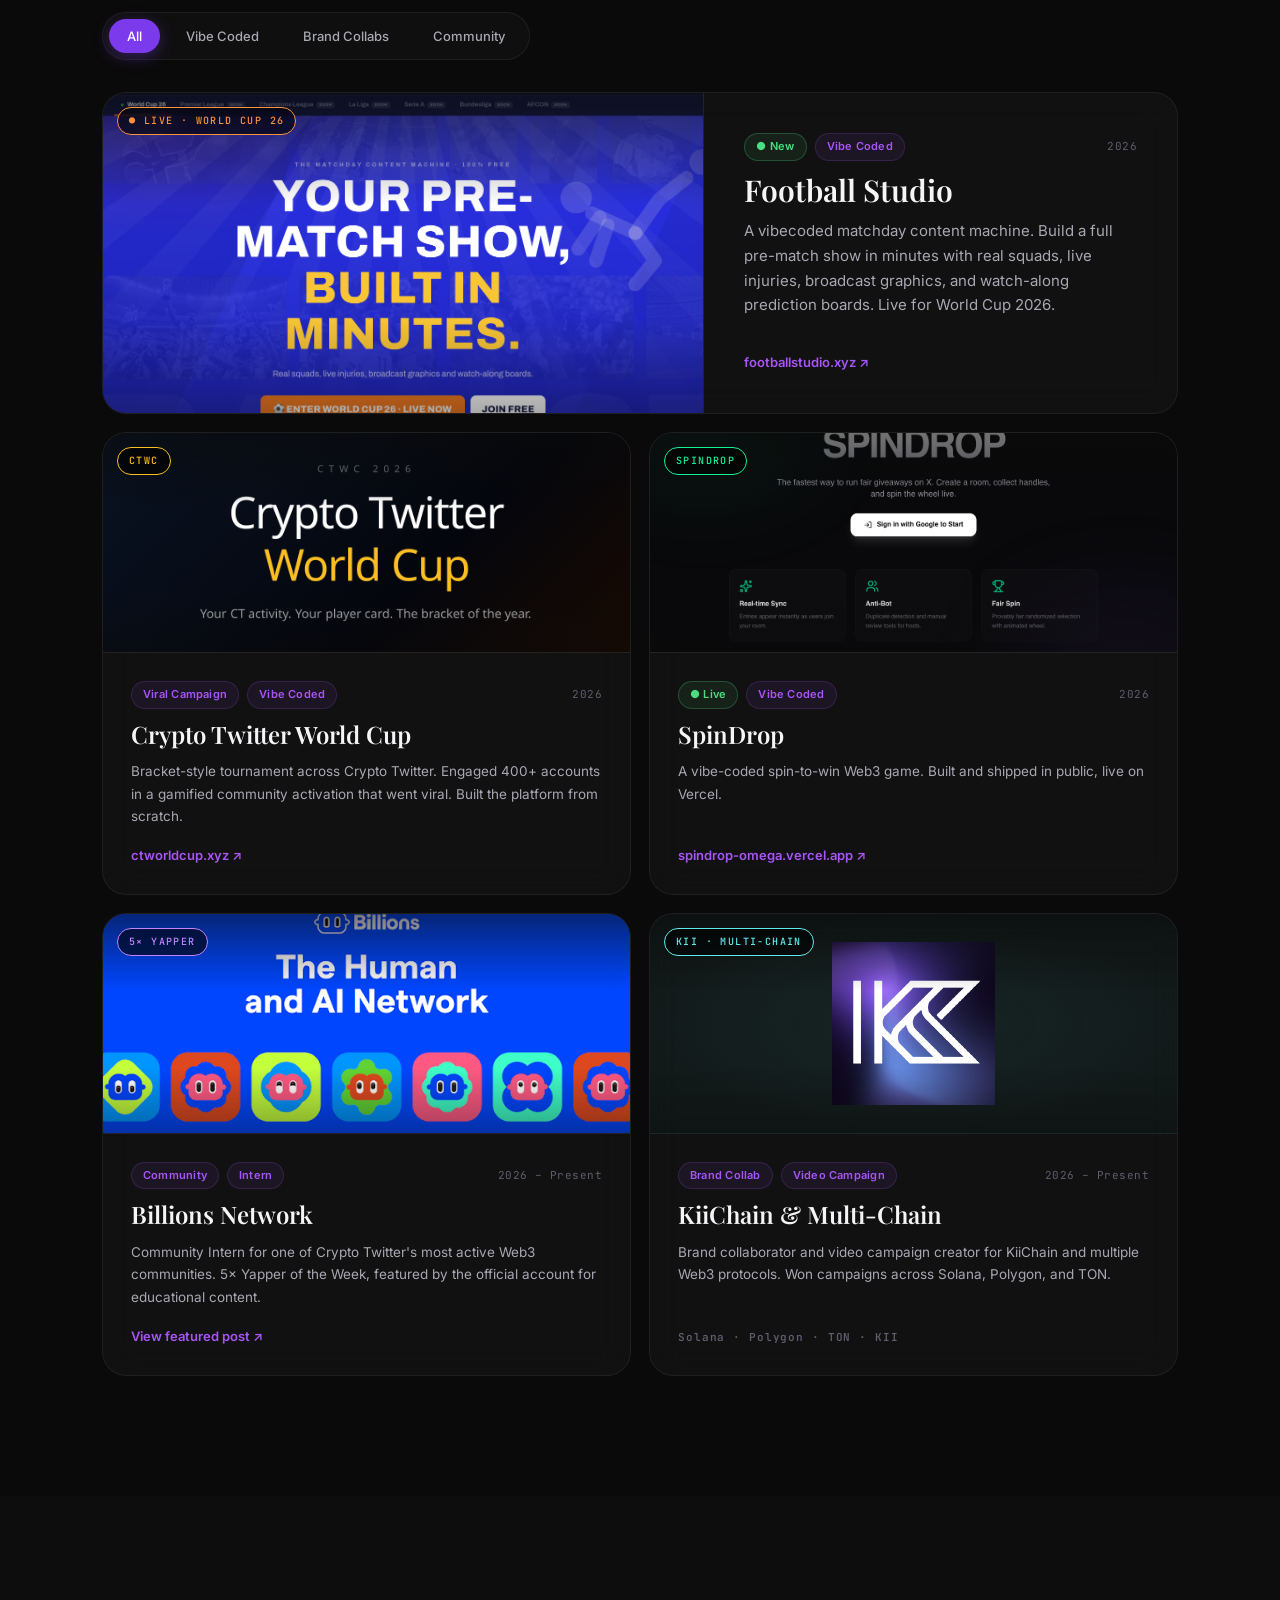
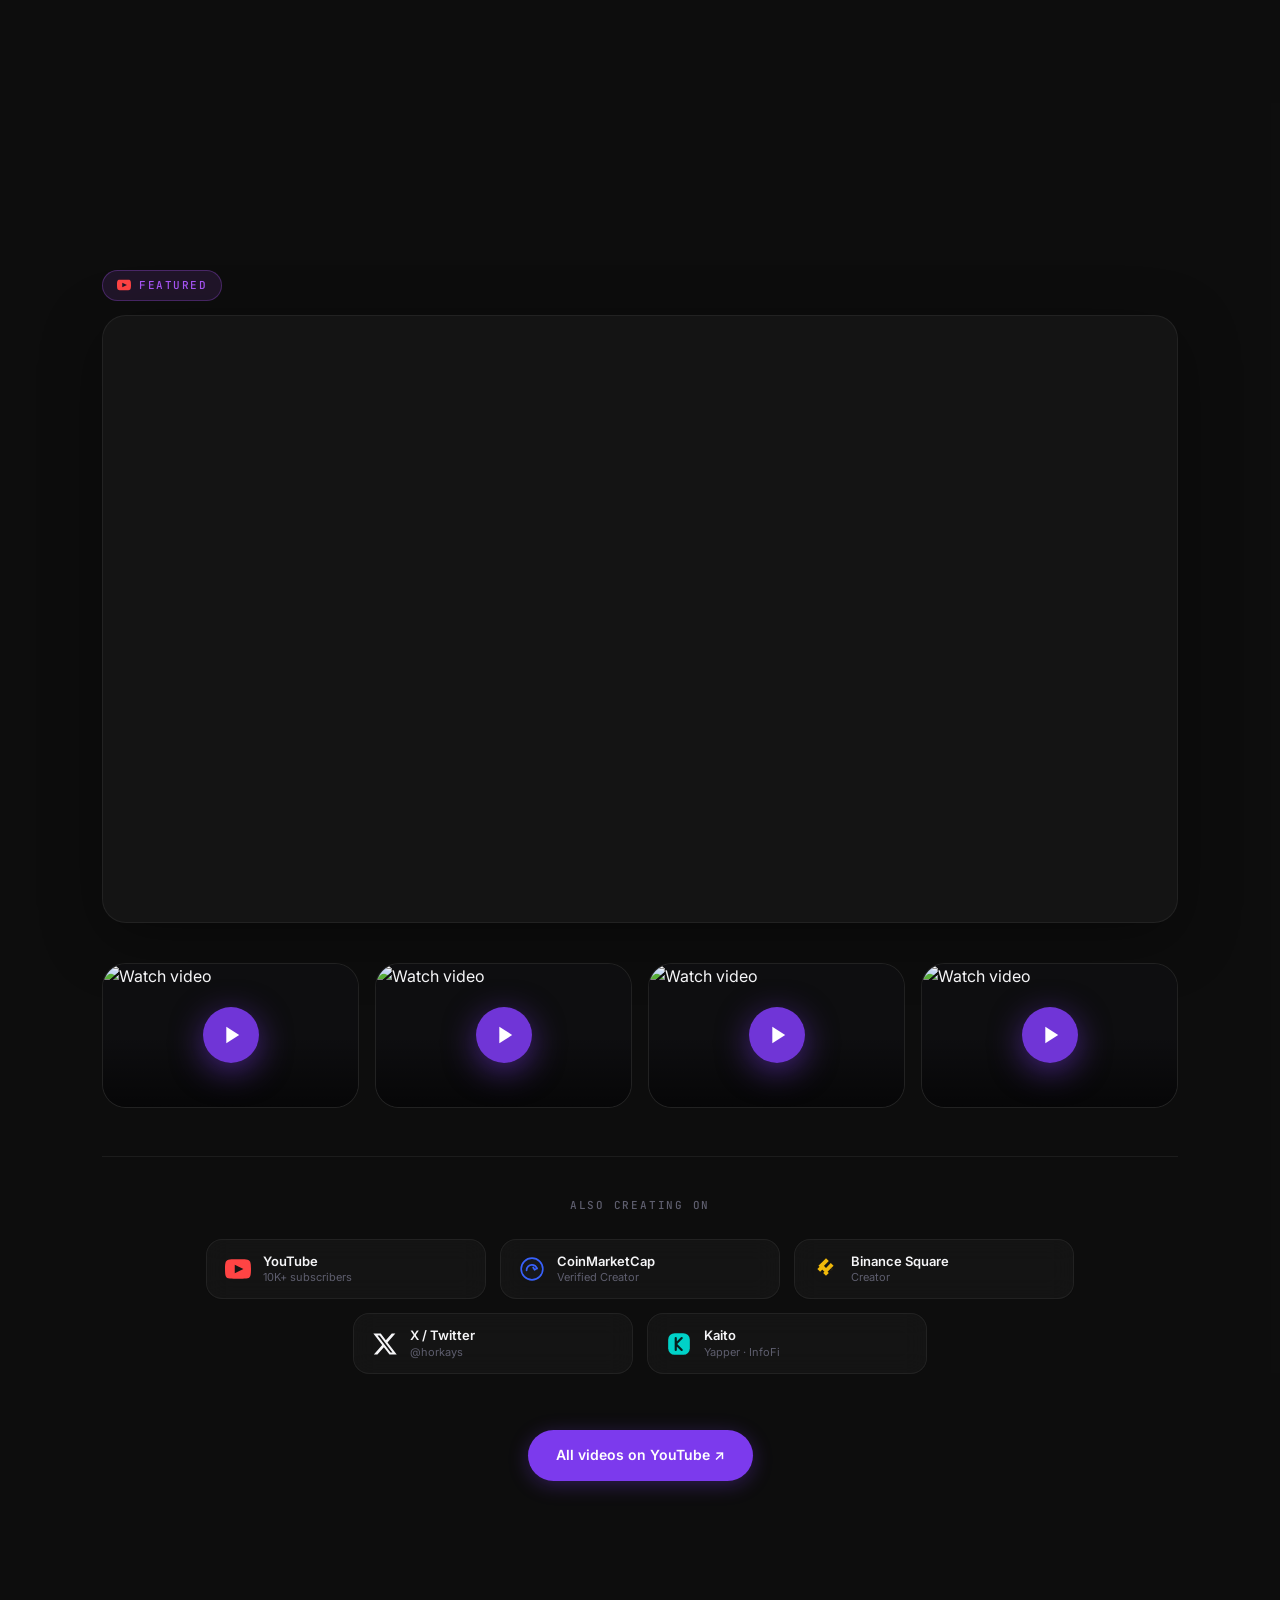
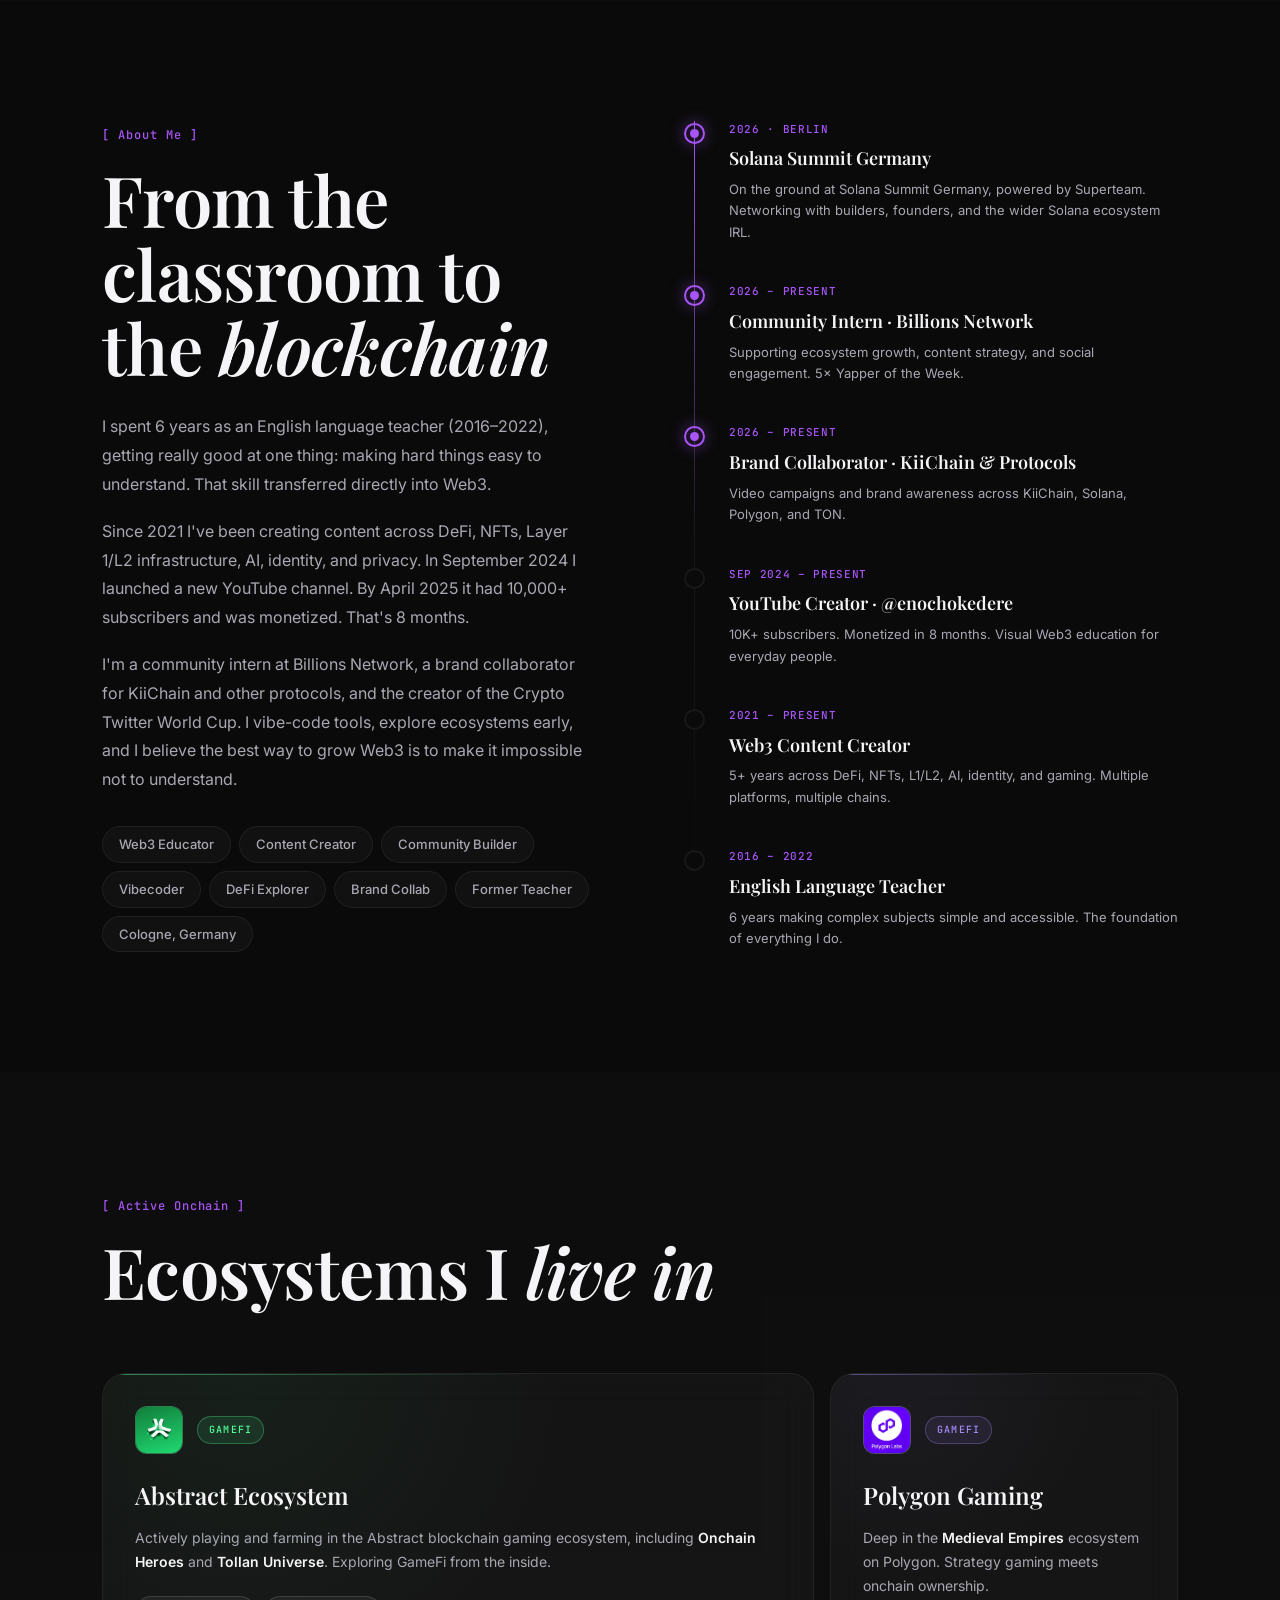
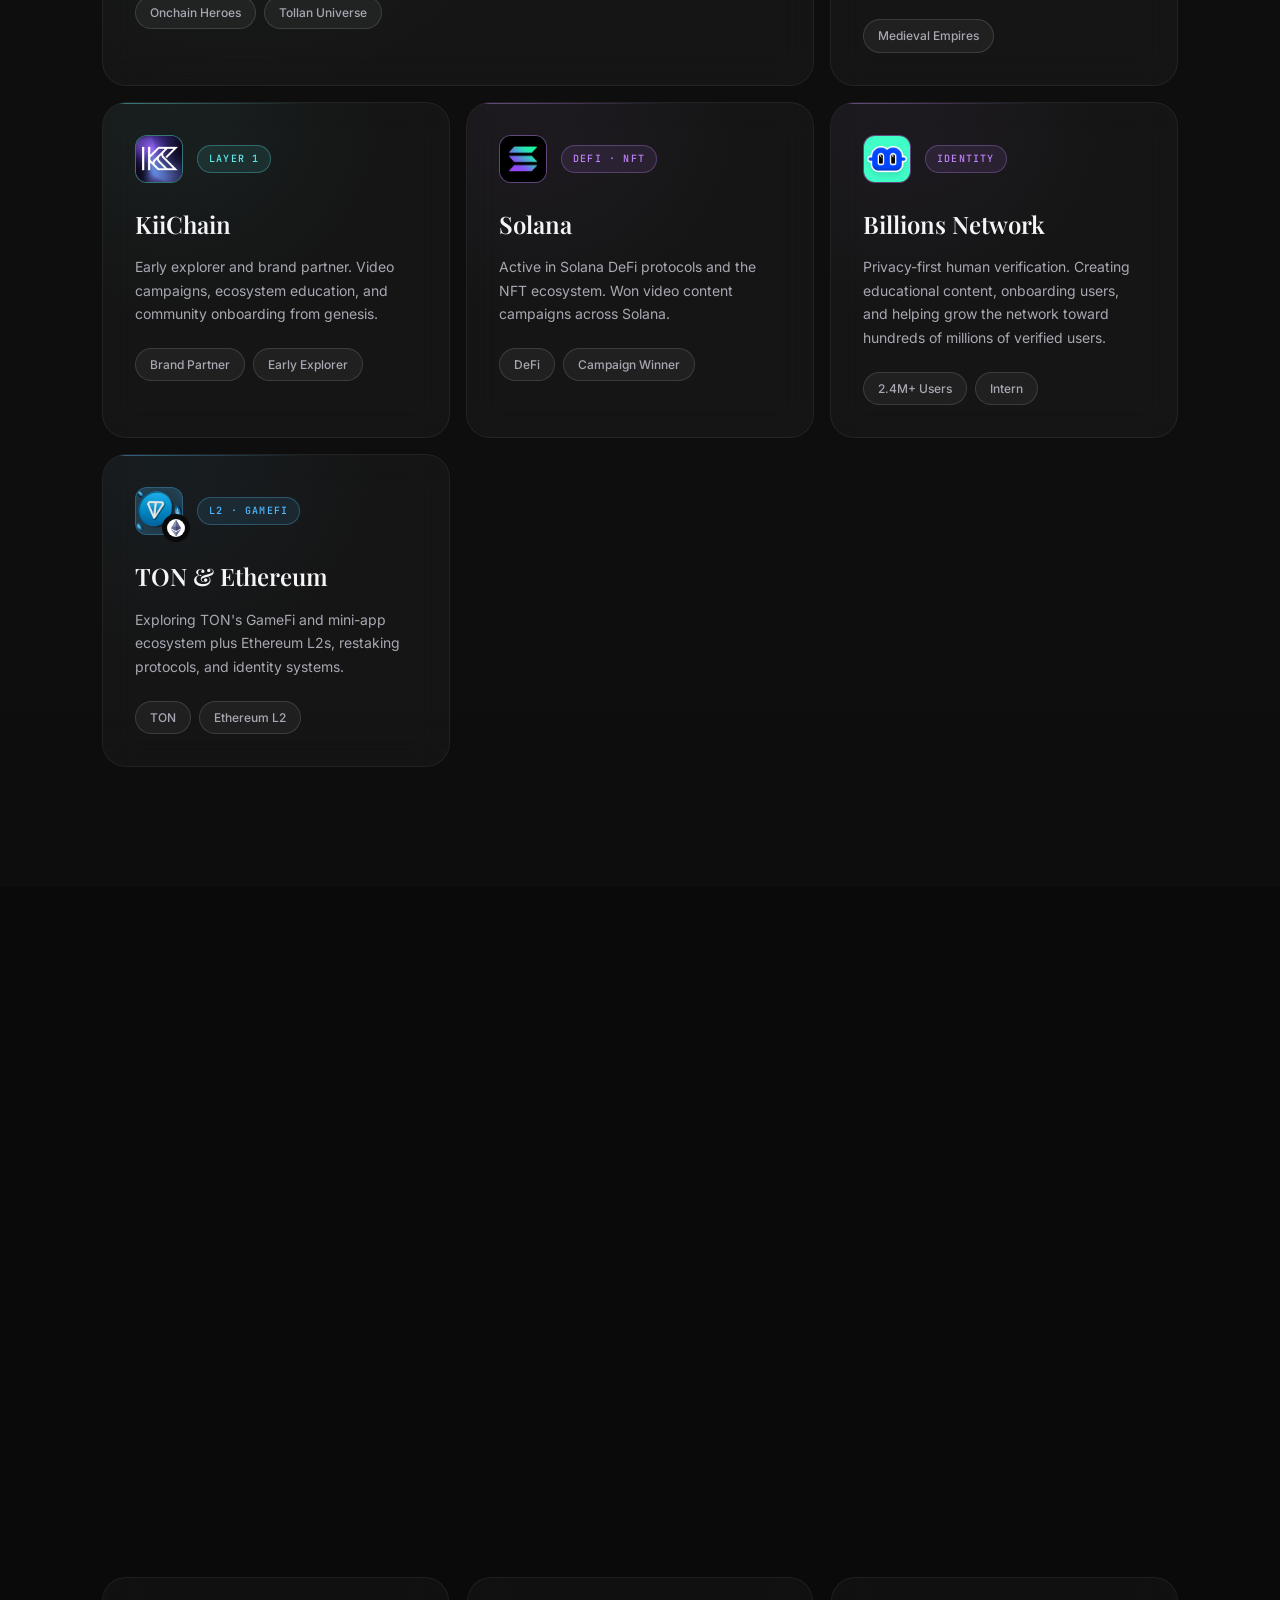
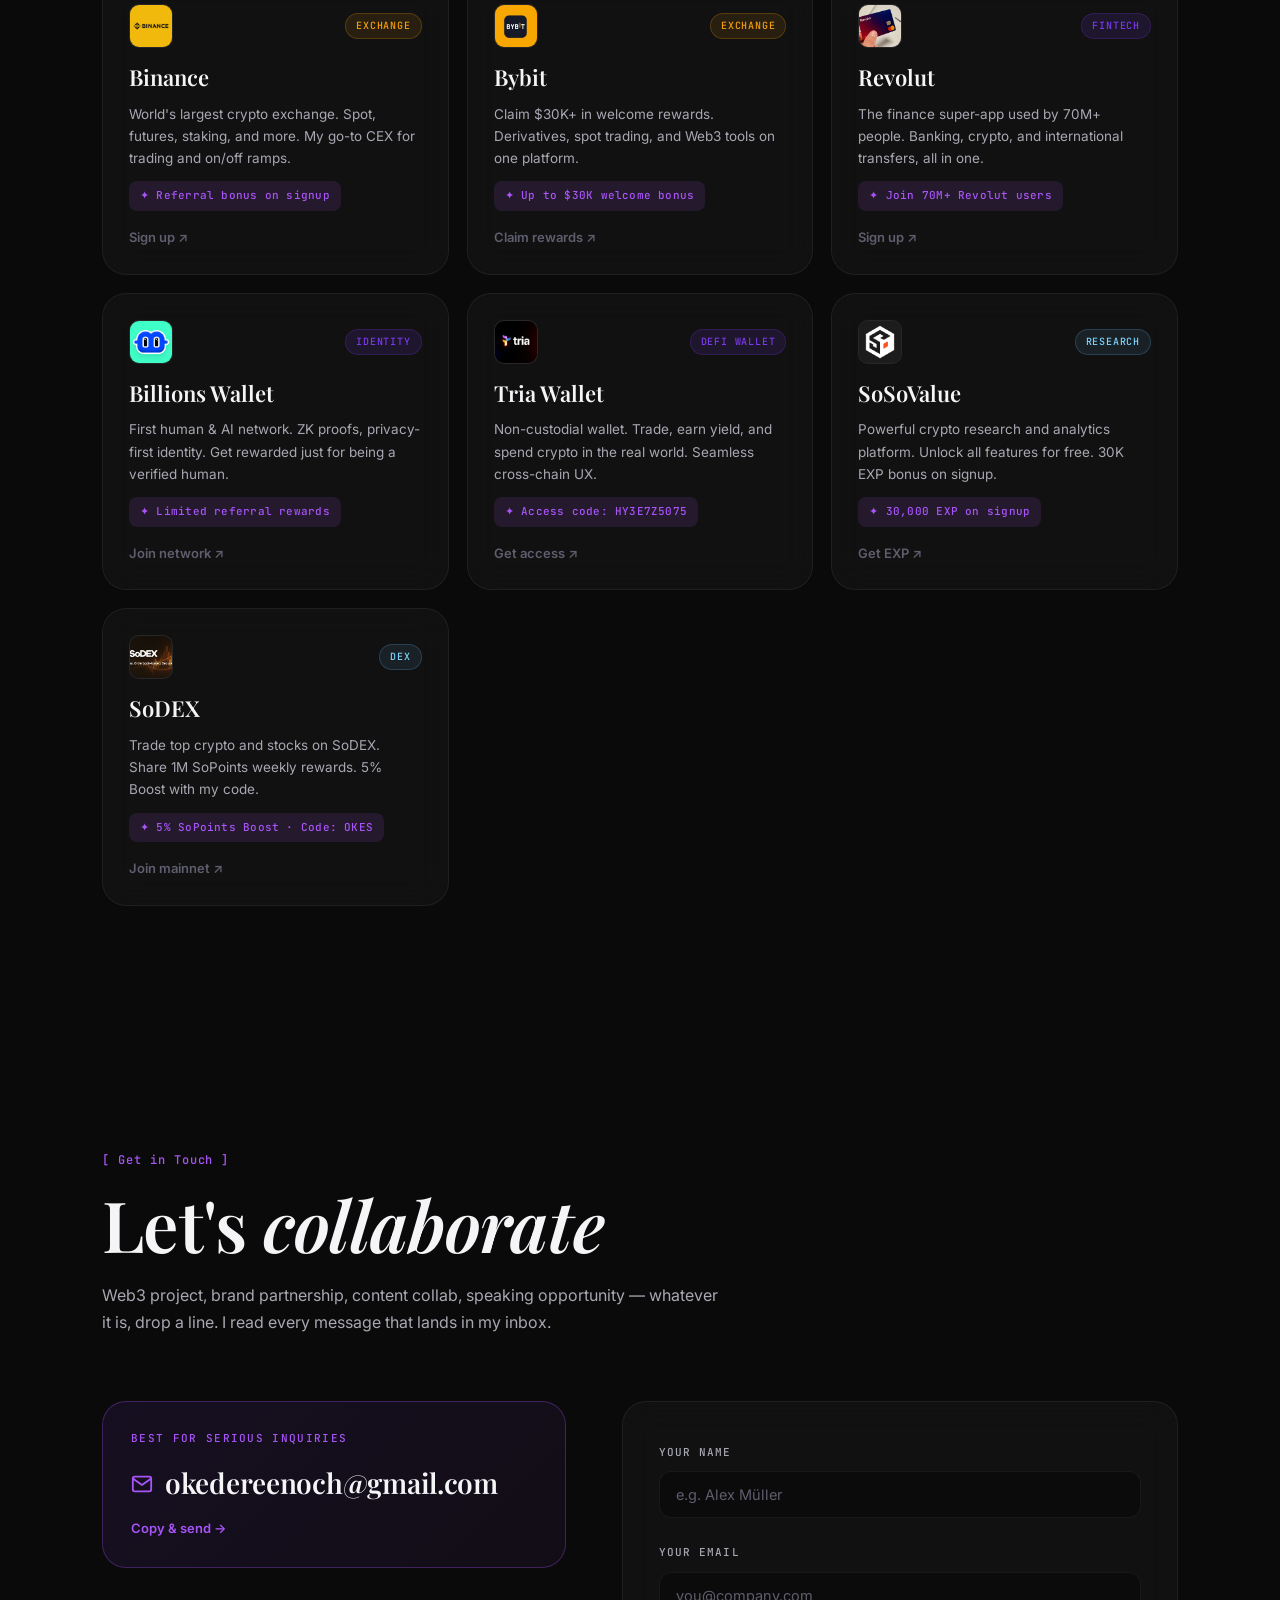
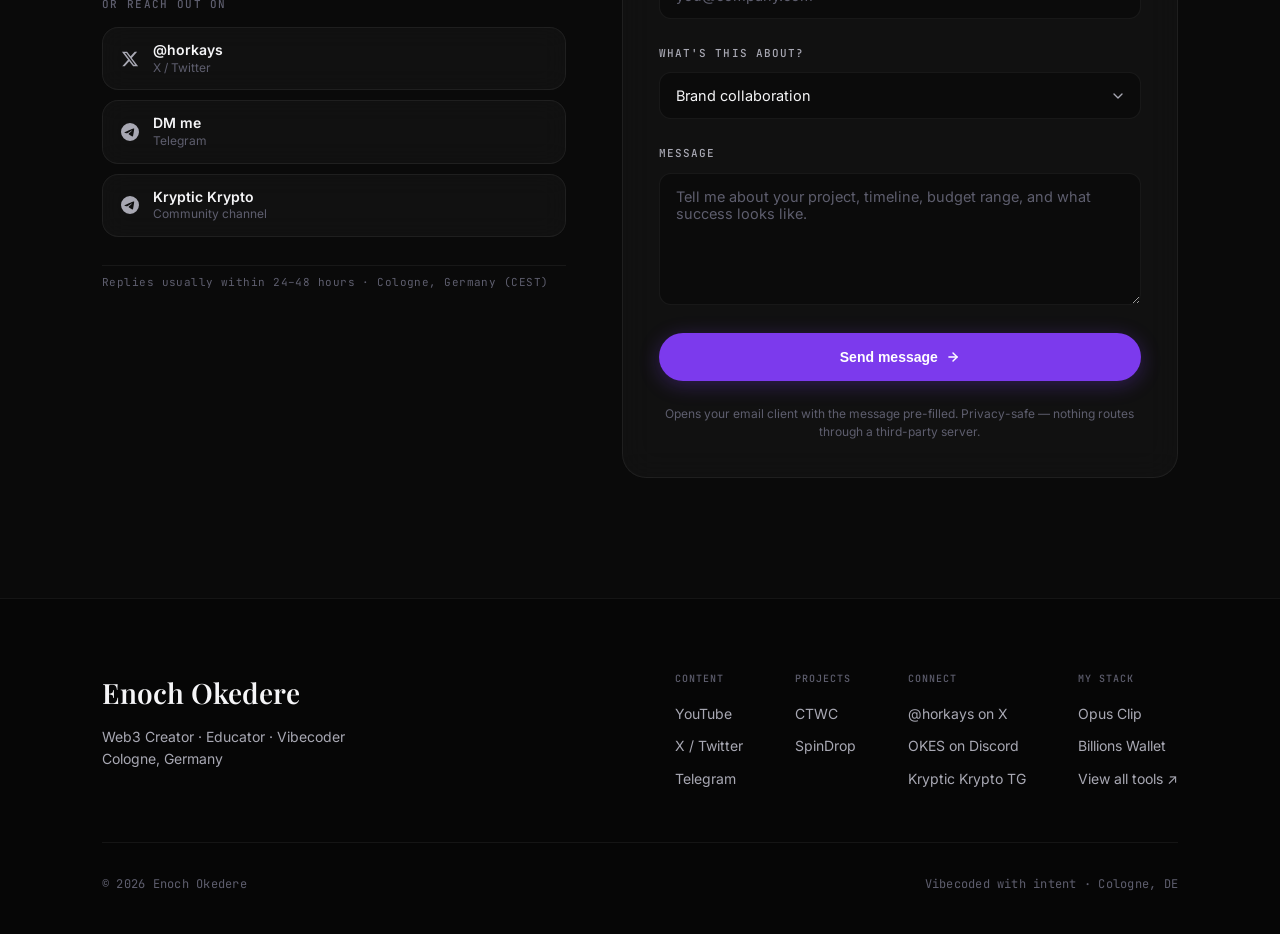
==== commit e1a1ba22: "Add Kaito Yapper card to "Also creating on" platform strip - New Kaito chip linking to the user's Ka" ====
--- a/index.html
+++ b/index.html
@@ -417,6 +417,10 @@
             <svg viewBox="0 0 24 24" fill="currentColor" class="pc-icon"><path d="M18.244 2.25h3.308l-7.227 8.26 8.502 11.24H16.17l-5.214-6.817L4.99 21.75H1.68l7.73-8.835L1.254 2.25H8.08l4.713 6.231zm-1.161 17.52h1.833L7.084 4.126H5.117z"/></svg>
             <span class="pc-text"><b>X / Twitter</b><em>@horkays</em></span>
           </a>
+          <a href="https://s.kaito.ai/Zzj3ks6" target="_blank" rel="noopener" class="platform-chip">
+            <svg viewBox="0 0 24 24" fill="none" class="pc-icon"><rect x="2" y="2" width="20" height="20" rx="6" fill="#00D2C8"/><path d="M9 6.5v11M9 12l5.5-5.5M9 12l5.5 5.5" stroke="#06201E" stroke-width="2" stroke-linecap="round" stroke-linejoin="round"/></svg>
+            <span class="pc-text"><b>Kaito</b><em>Yapper · InfoFi</em></span>
+          </a>
         </div>
       </div>
 
--- a/styles.css
+++ b/styles.css
@@ -966,11 +966,12 @@
   color: var(--text-d);
 }
 .platforms-grid {
-  display: grid;
-  grid-template-columns: repeat(4, 1fr);
+  display: flex;
+  flex-wrap: wrap;
+  justify-content: center;
   gap: 14px;
   width: 100%;
-  max-width: 820px;
+  max-width: 880px;
 }
 .platform-chip {
   display: flex;
@@ -982,6 +983,8 @@
   border: 1px solid var(--border);
   border-radius: var(--radius);
   transition: all var(--t);
+  flex: 1 1 240px;
+  max-width: 280px;
 }
 .platform-chip:hover {
   border-color: var(--border-h);
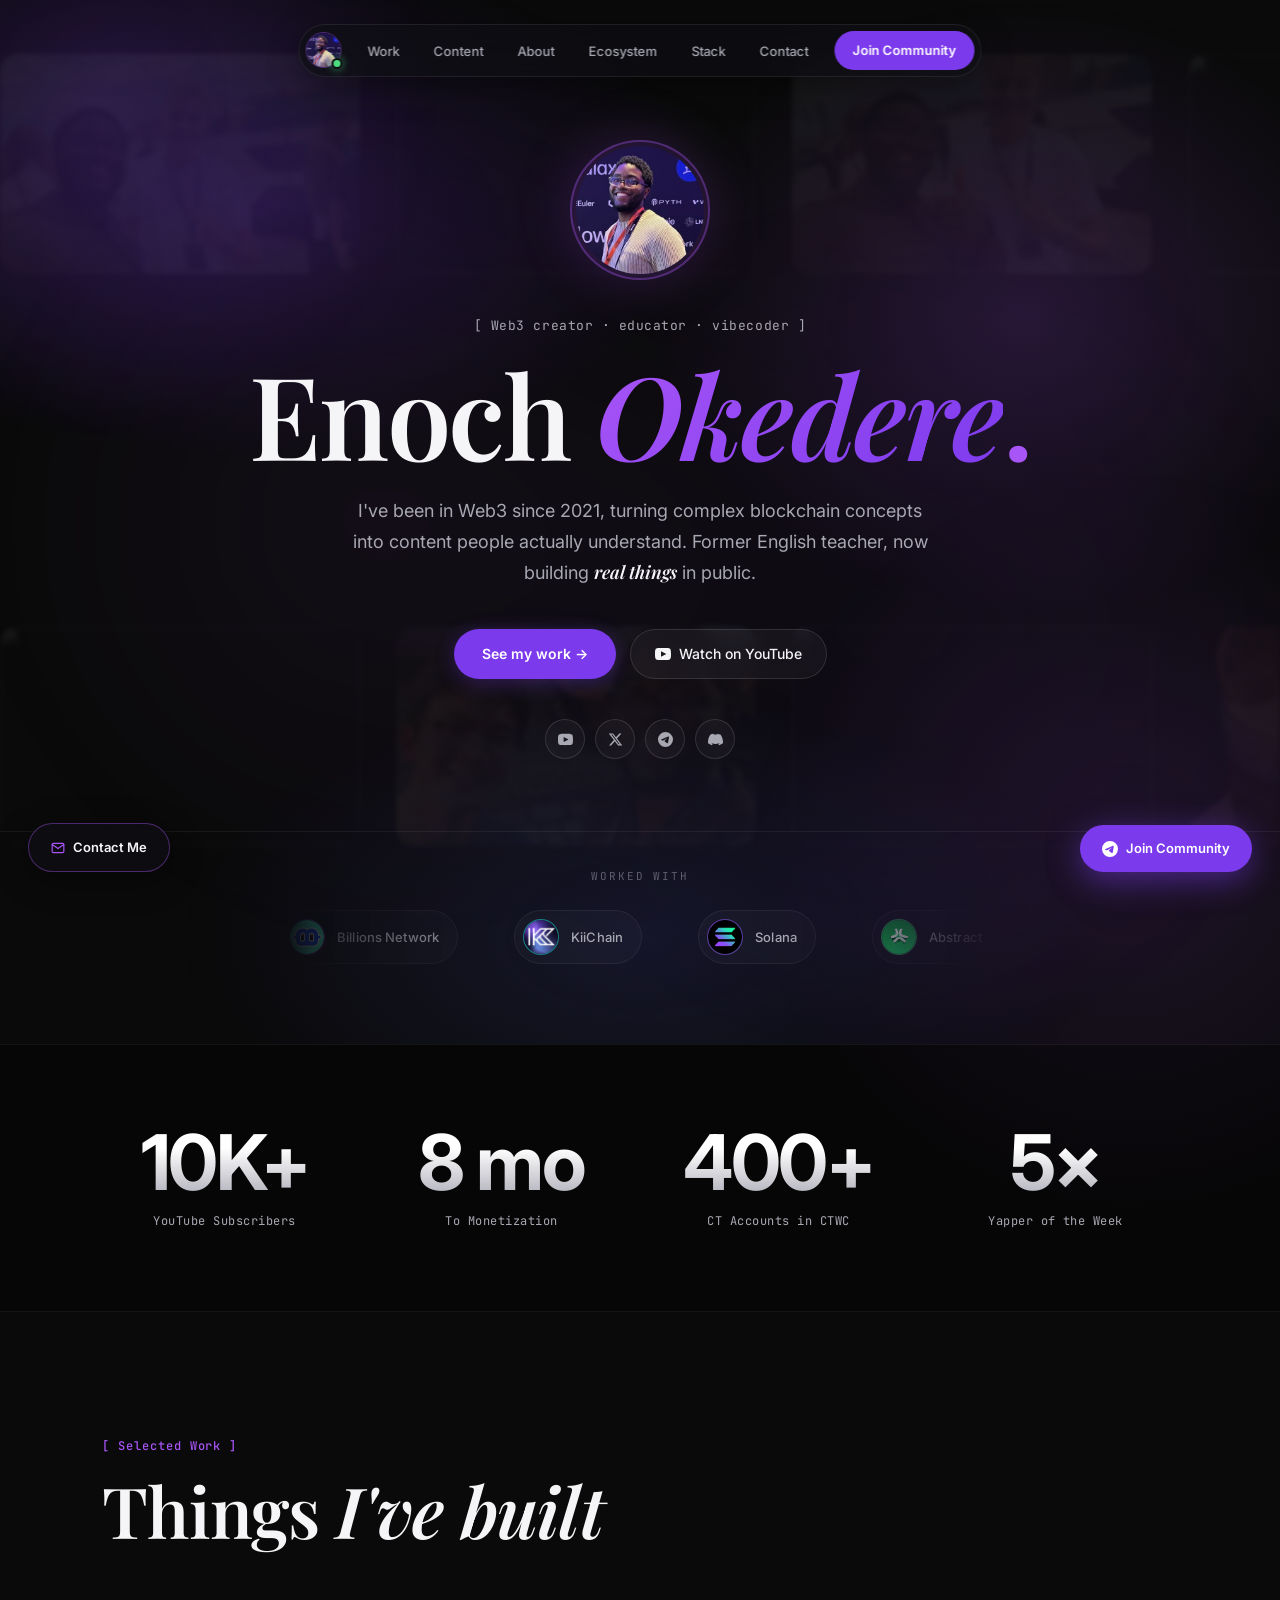
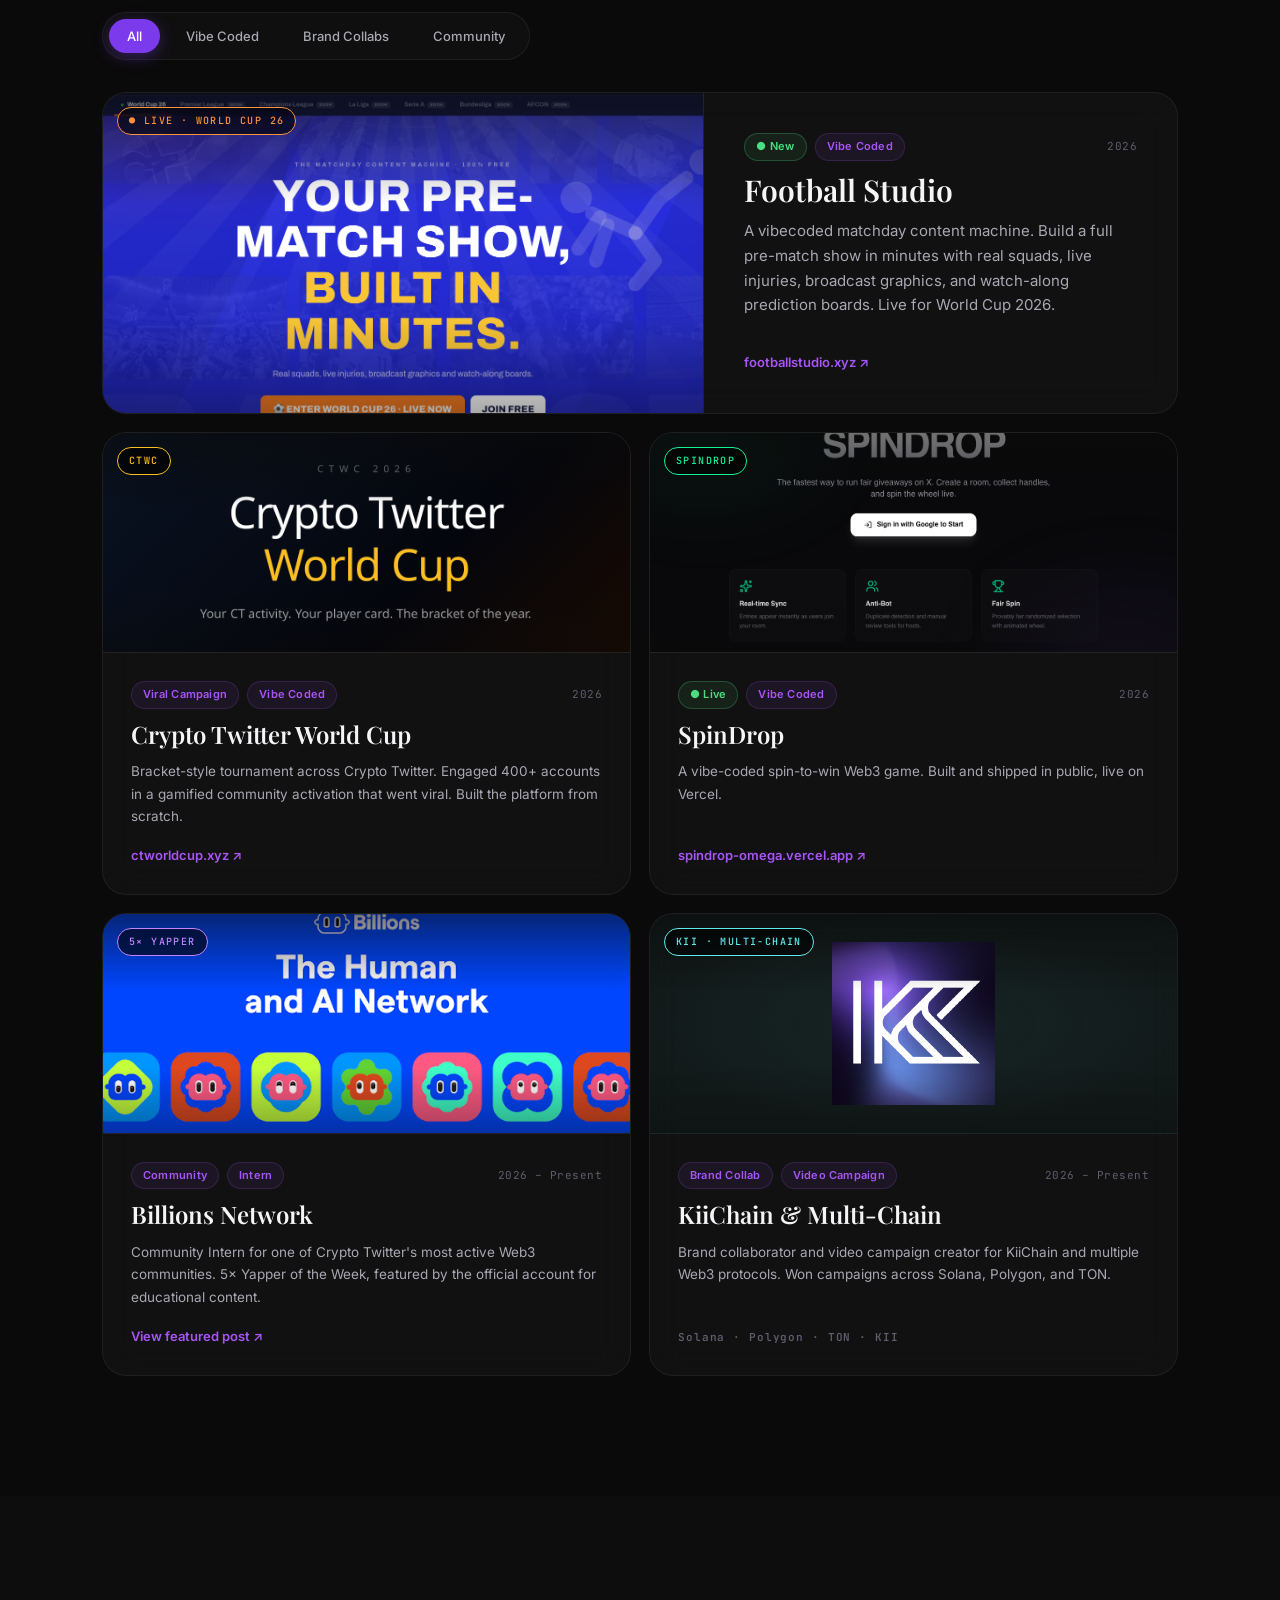
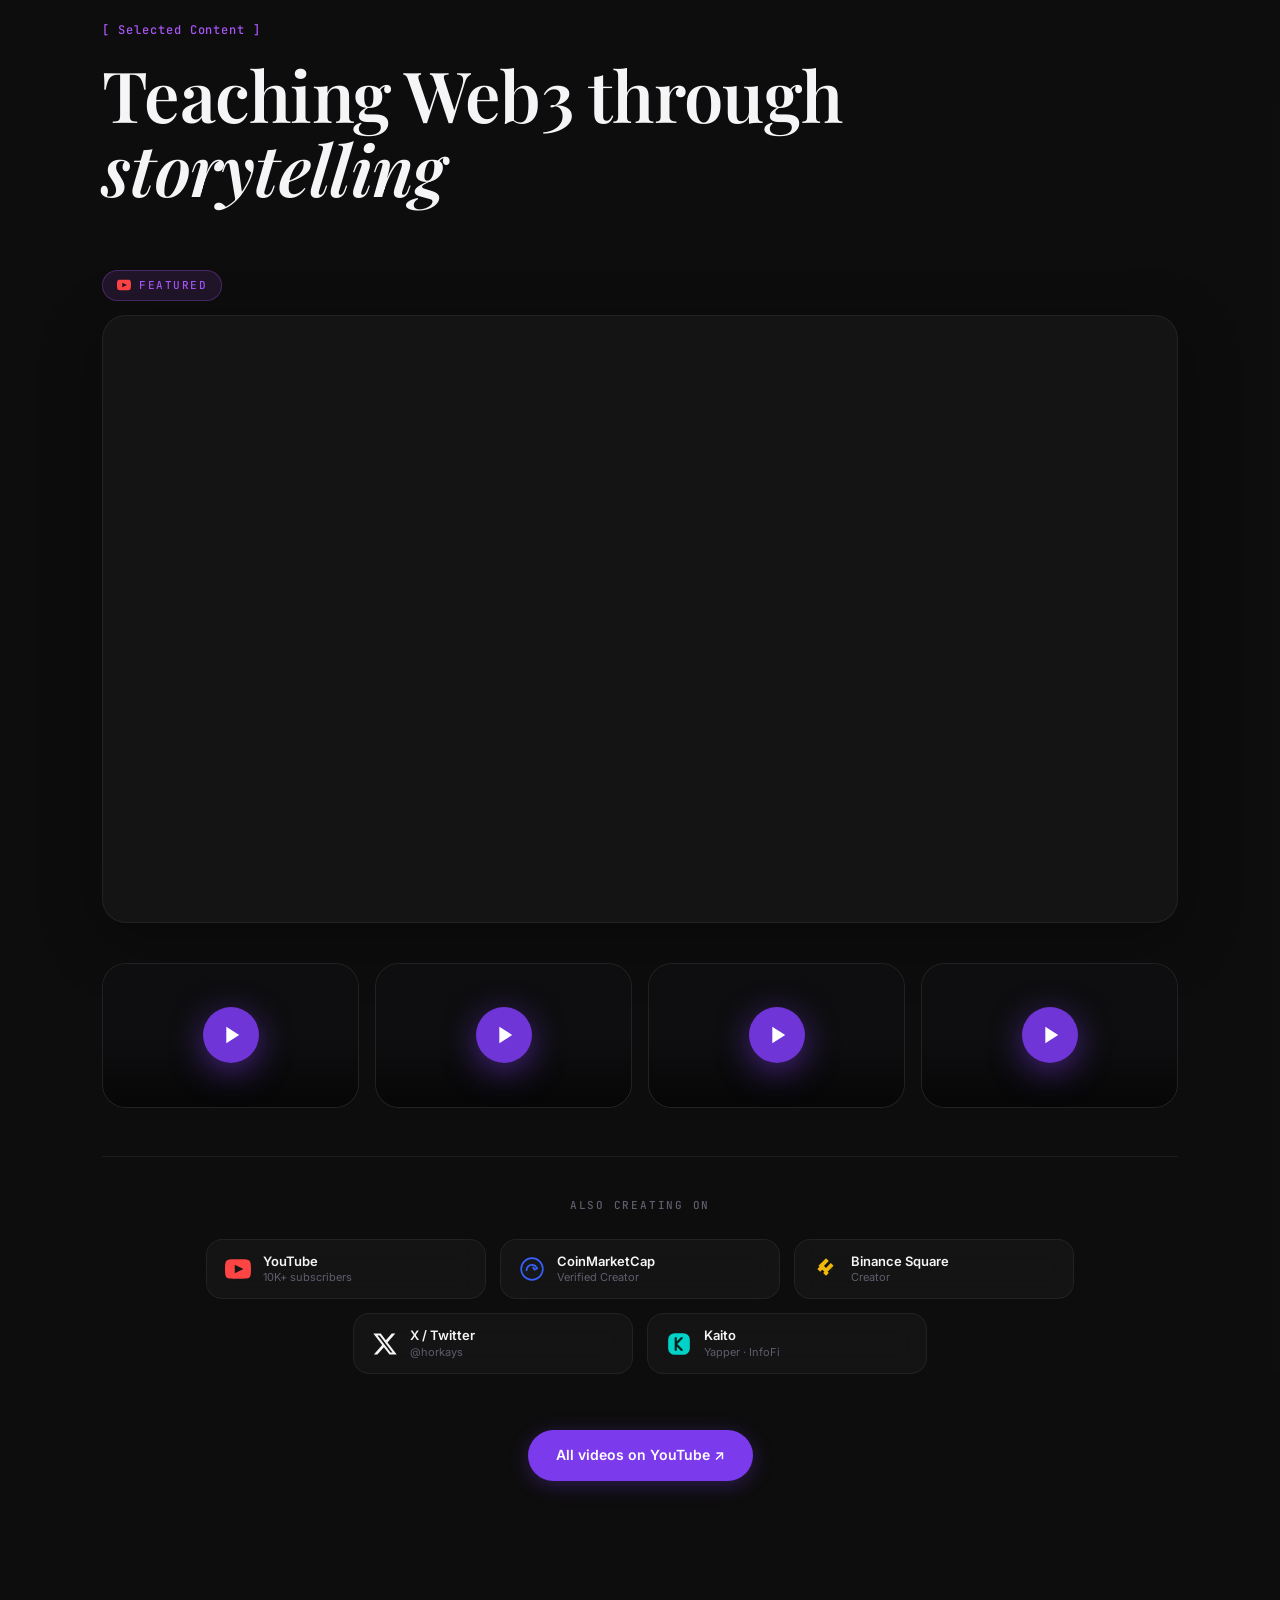
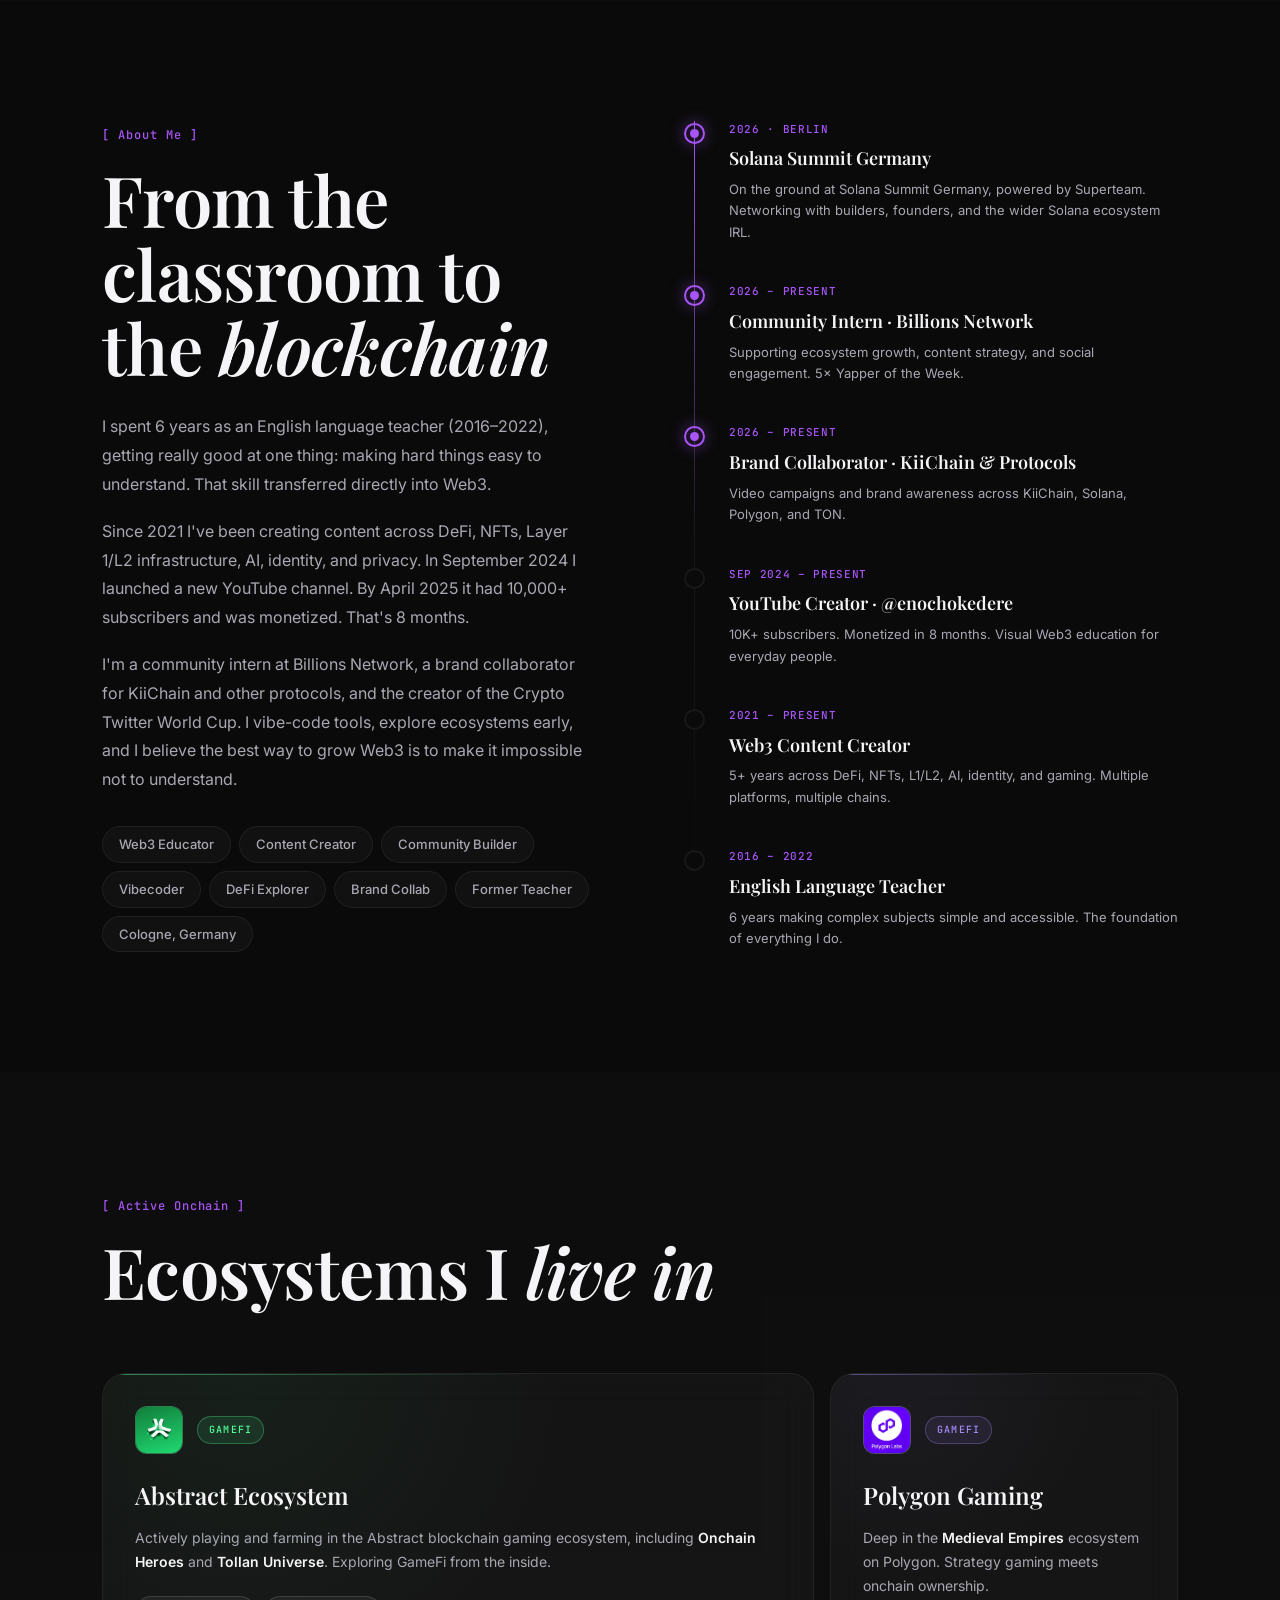
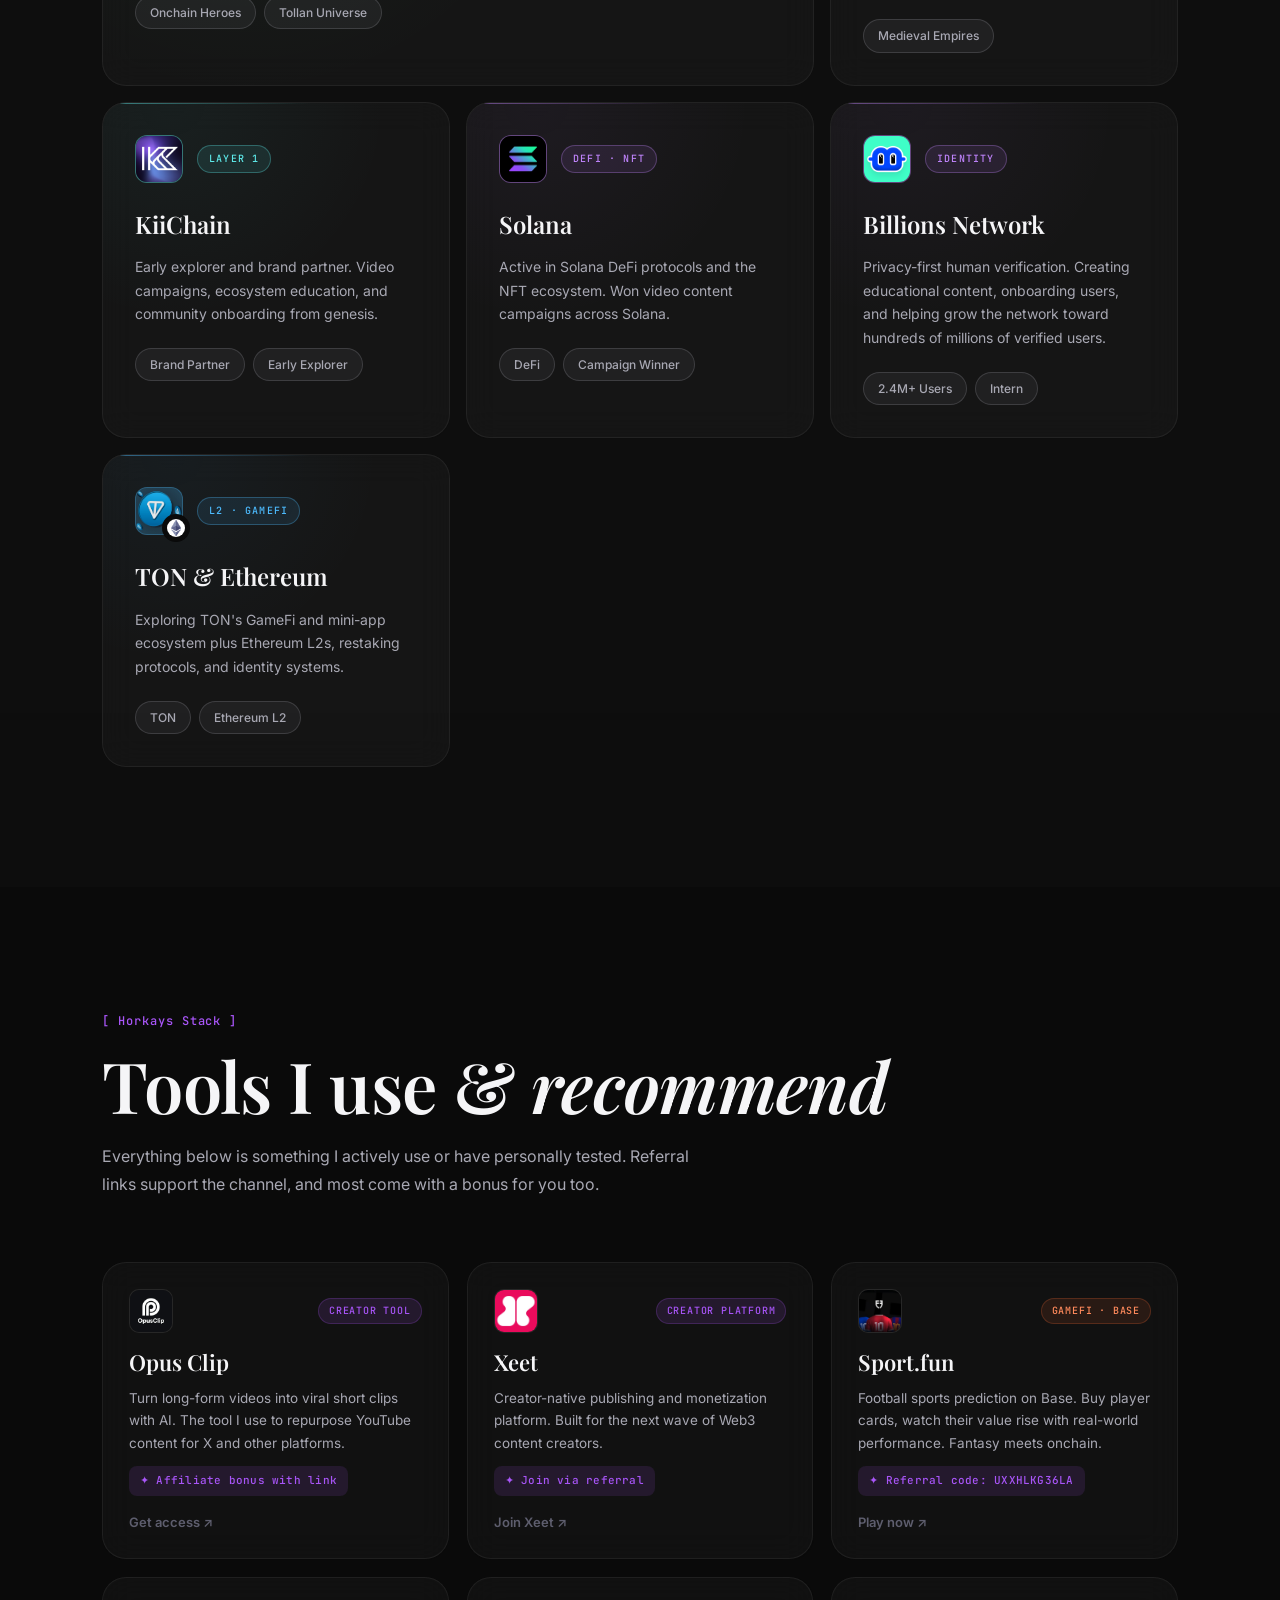
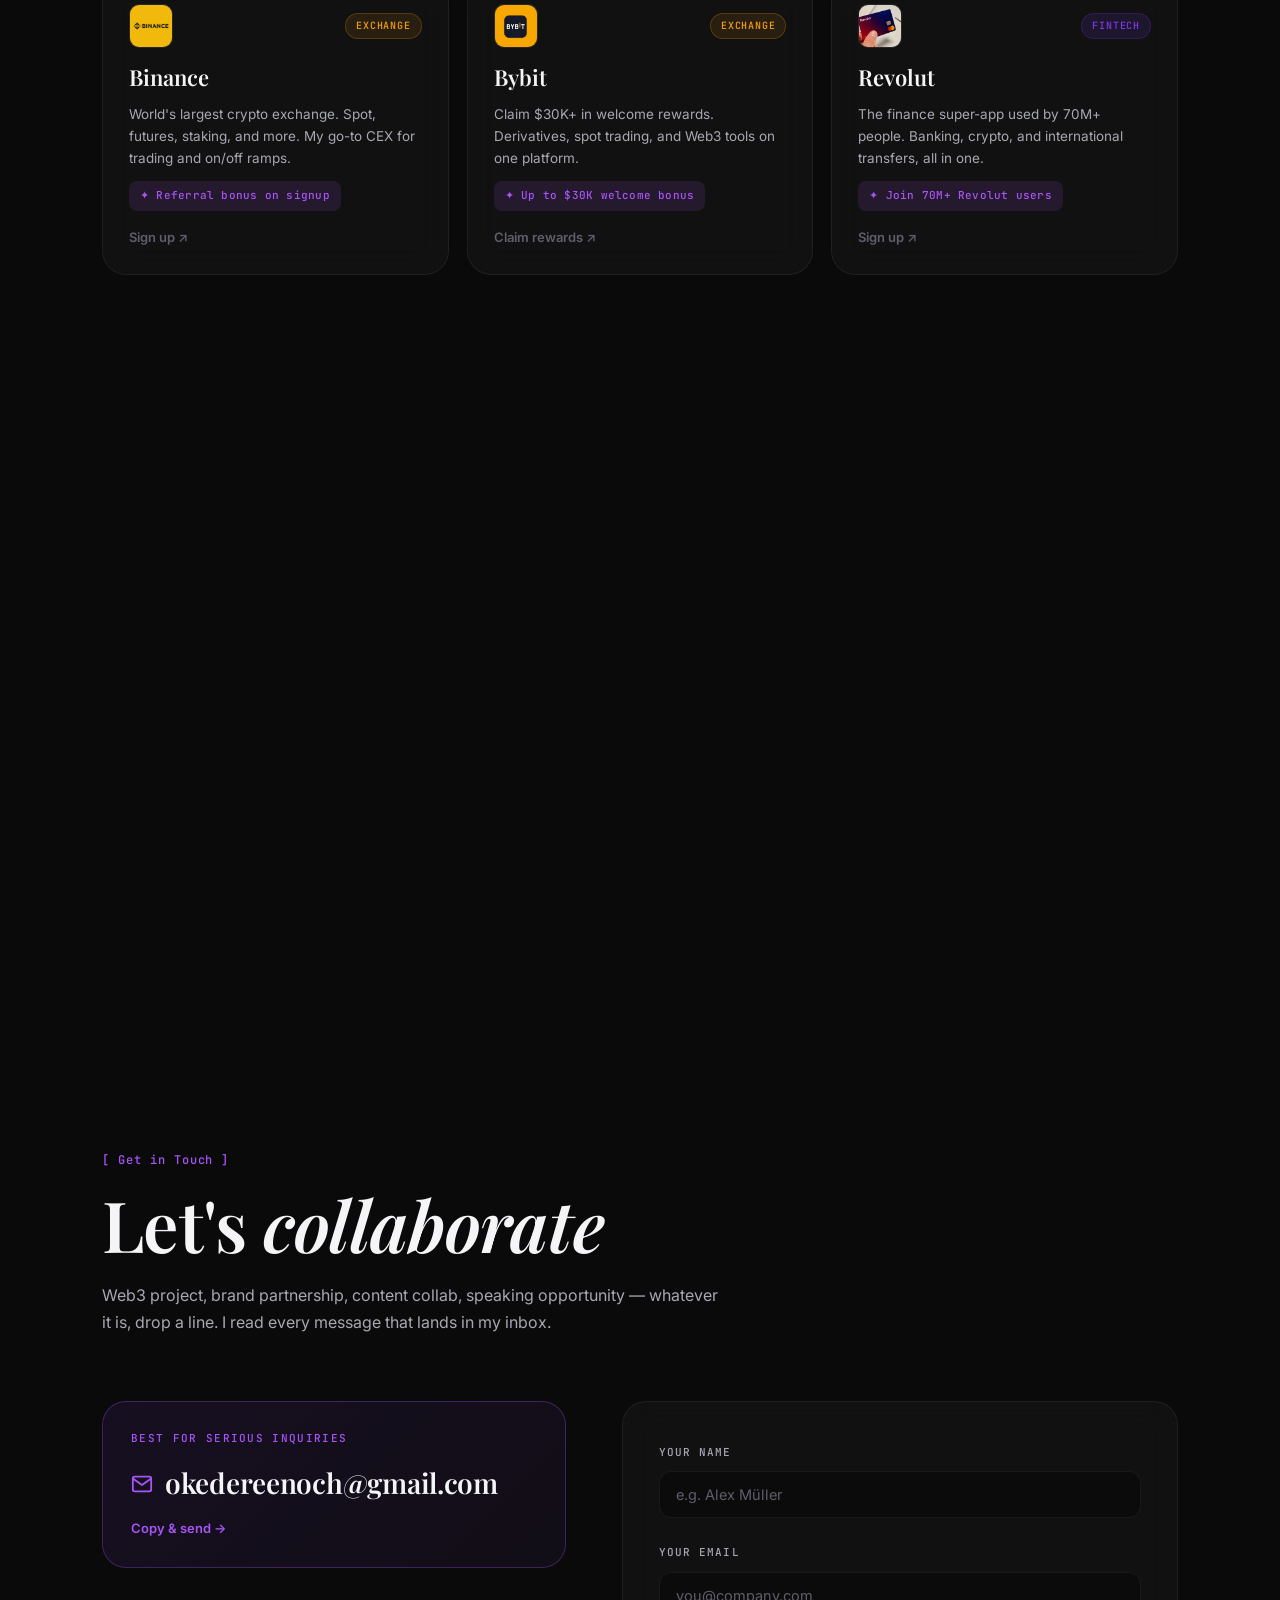
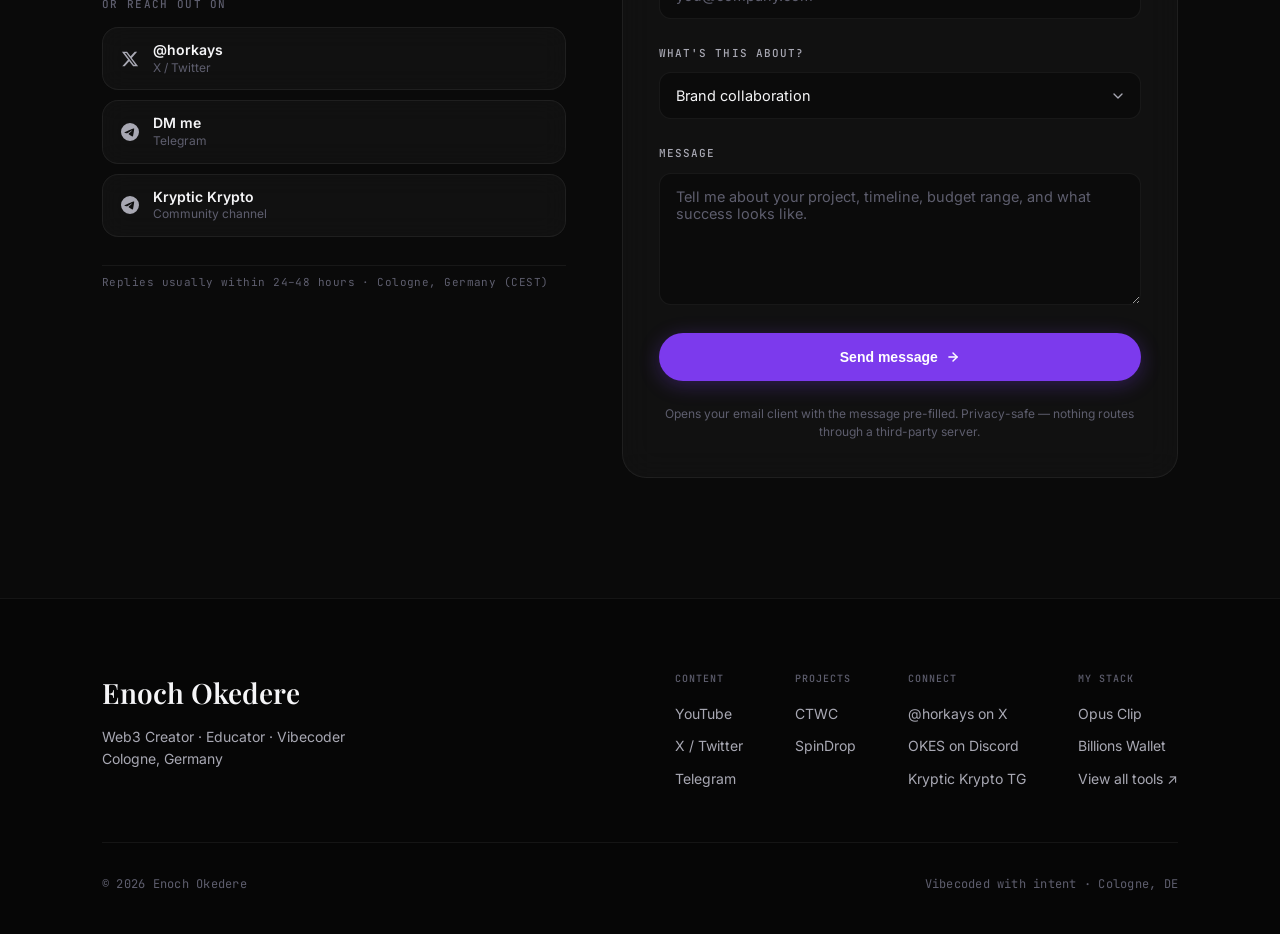
==== commit 14064d60: "Simplify enter.html to a 2-screen doorway + add ambient video to main site enter.html (rebuilt, much" ====
--- a/index.html
+++ b/index.html
@@ -23,6 +23,11 @@
   <link rel="stylesheet" href="styles.css" />
 </head>
 <body>
+
+  <!-- AMBIENT VIDEO — dimmed footage playing behind everything -->
+  <video class="bg-video" autoplay muted loop playsinline preload="auto" aria-hidden="true" tabindex="-1">
+    <source src="assets/site-bg.mp4" type="video/mp4" />
+  </video>
 
   <!-- AMBIENT BACKGROUND — dimmed Solana Summit photos + YouTube thumbnails drifting behind everything -->
   <div class="bg-marquee" aria-hidden="true">
--- a/styles.css
+++ b/styles.css
@@ -69,7 +69,23 @@
   pointer-events: none;
   z-index: 0;
 }
-body > *:not(.bg-marquee):not(.tg-float):not(.contact-float):not(#nav) { position: relative; z-index: 2; }
+body > *:not(.bg-marquee):not(.bg-video):not(.tg-float):not(.contact-float):not(#nav) { position: relative; z-index: 2; }
+
+/* Ambient video layer — the deepest background, dimmed behind everything */
+.bg-video {
+  position: fixed;
+  inset: 0;
+  width: 100%;
+  height: 100%;
+  object-fit: cover;
+  z-index: 0;
+  opacity: 0.10;
+  filter: blur(2px) saturate(1.15);
+  pointer-events: none;
+}
+@media (prefers-reduced-motion: reduce) {
+  .bg-video { display: none; }
+}
 
 /* ============================================================
    AMBIENT BACKGROUND MARQUEE — dimmed work imagery
@@ -80,7 +96,7 @@
   z-index: 1;
   pointer-events: none;
   overflow: hidden;
-  opacity: 0.08;
+  opacity: 0.055;
   filter: blur(2.5px) saturate(1.2);
   mix-blend-mode: lighten;
 }
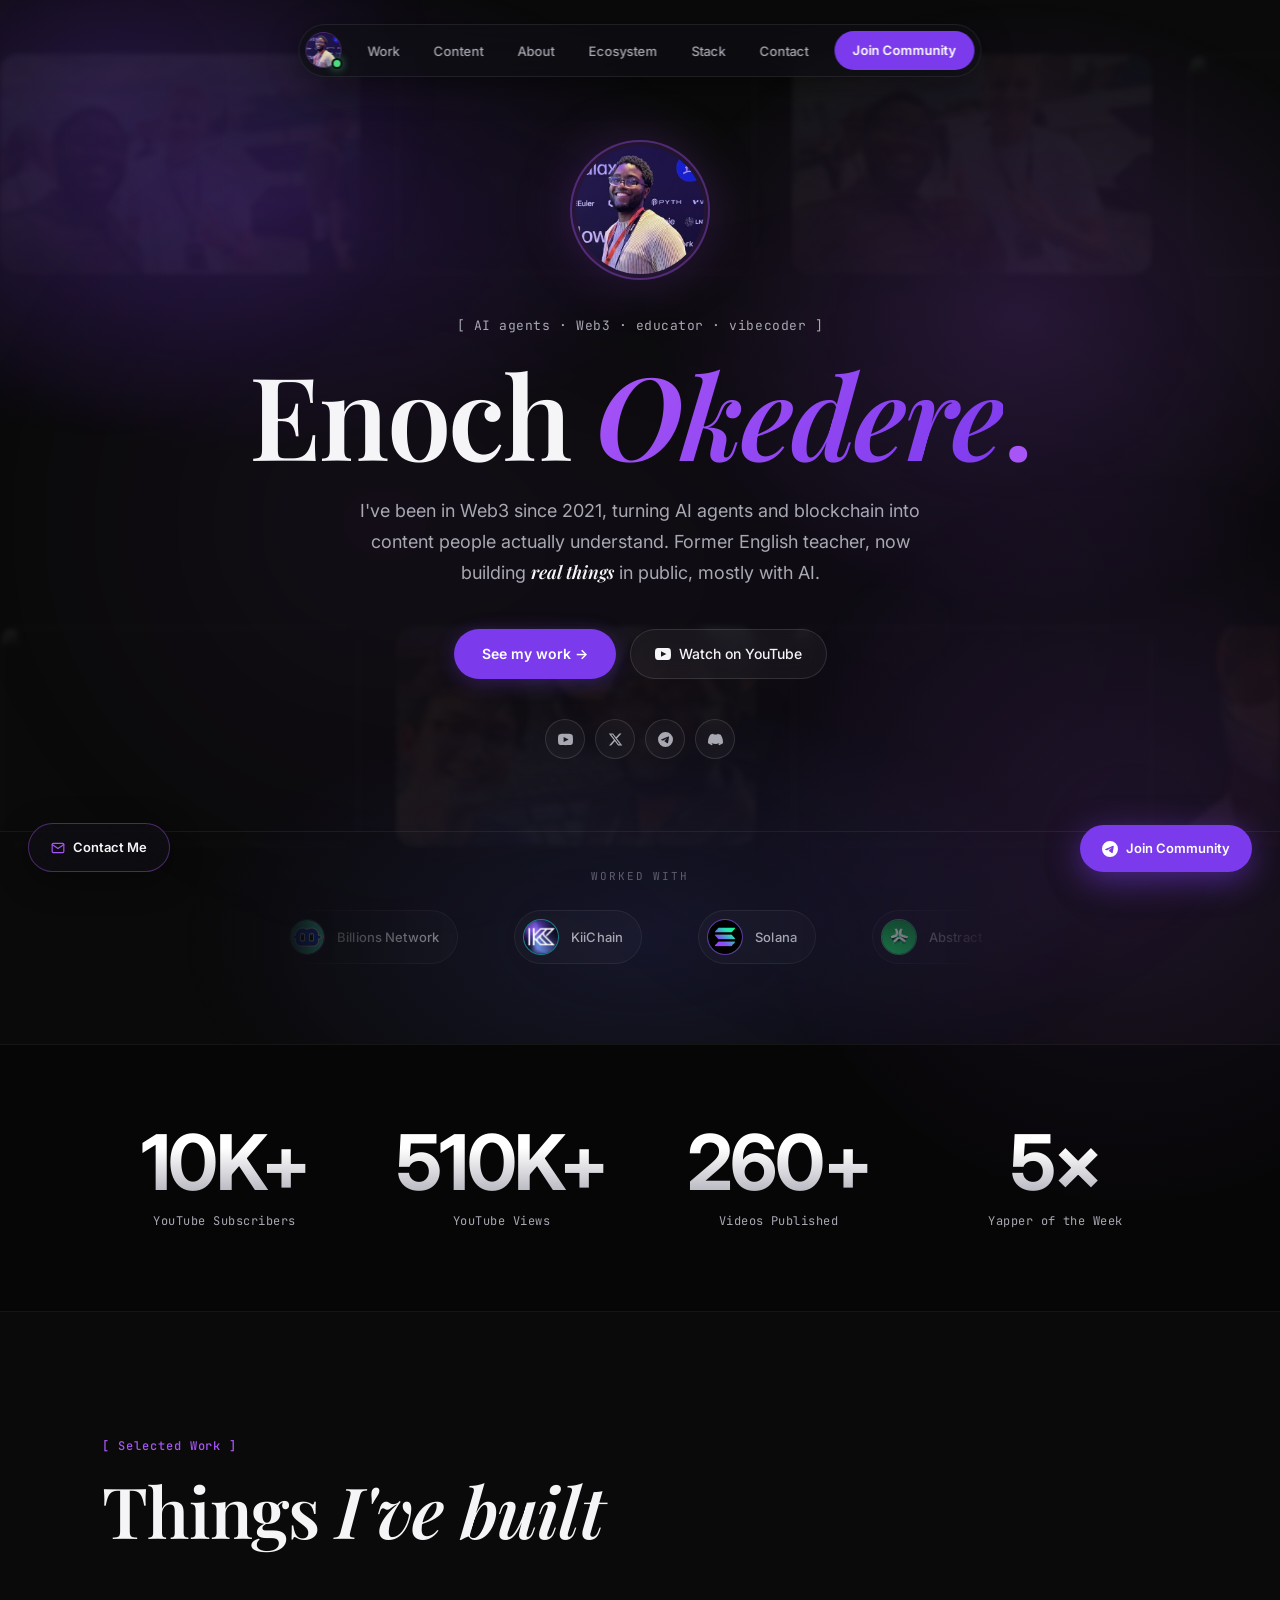
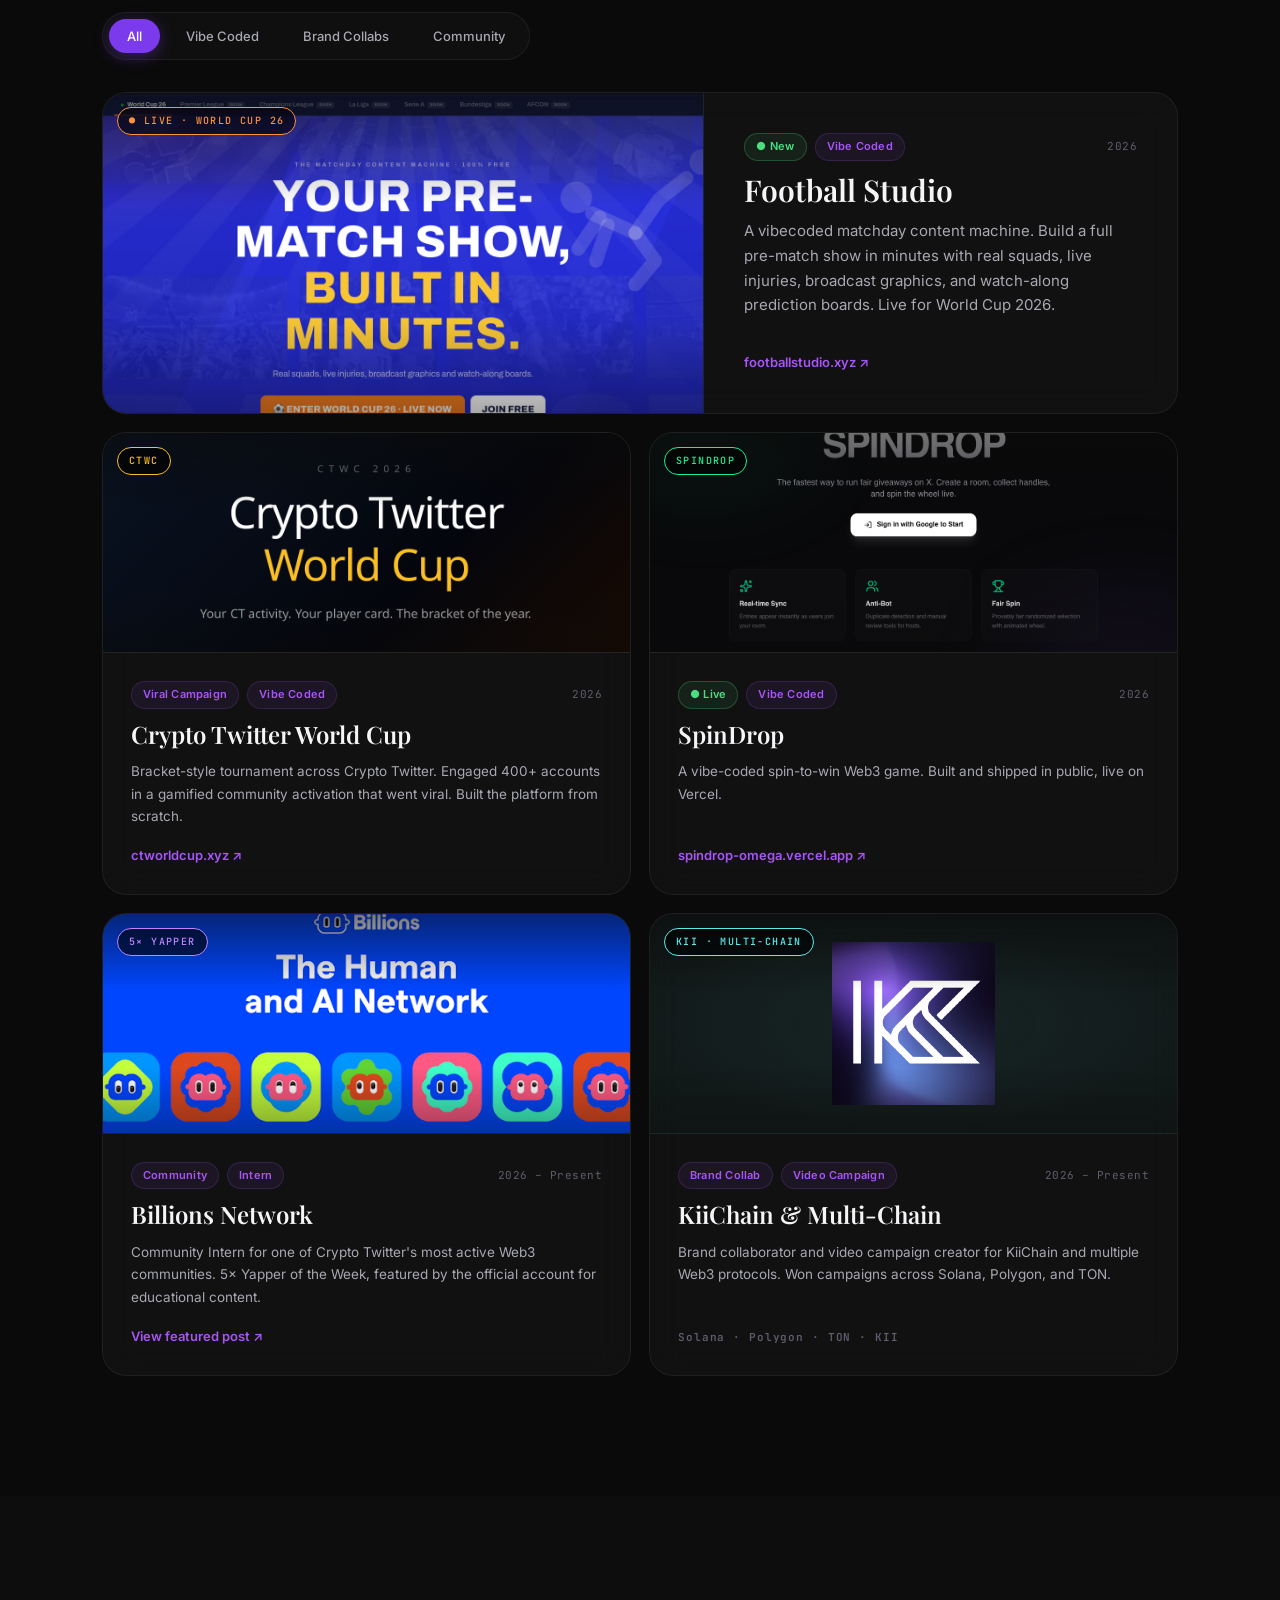
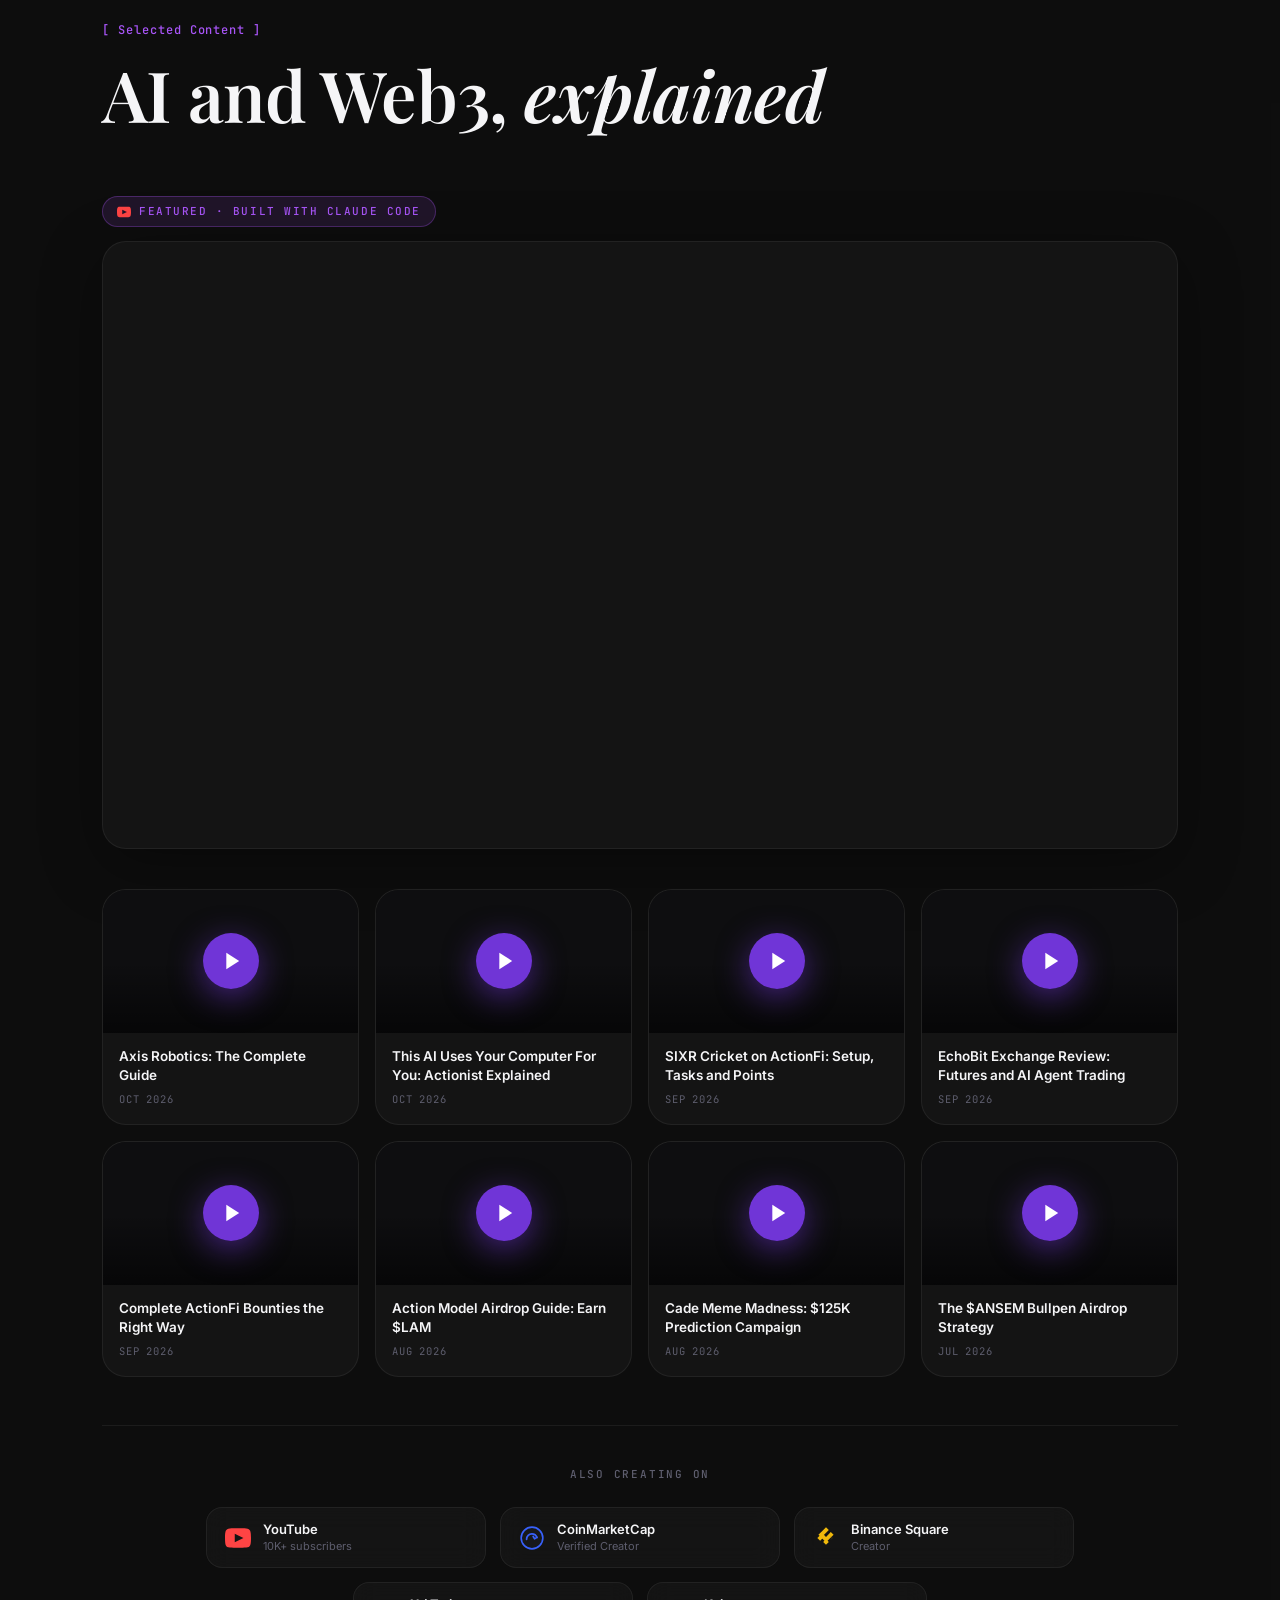
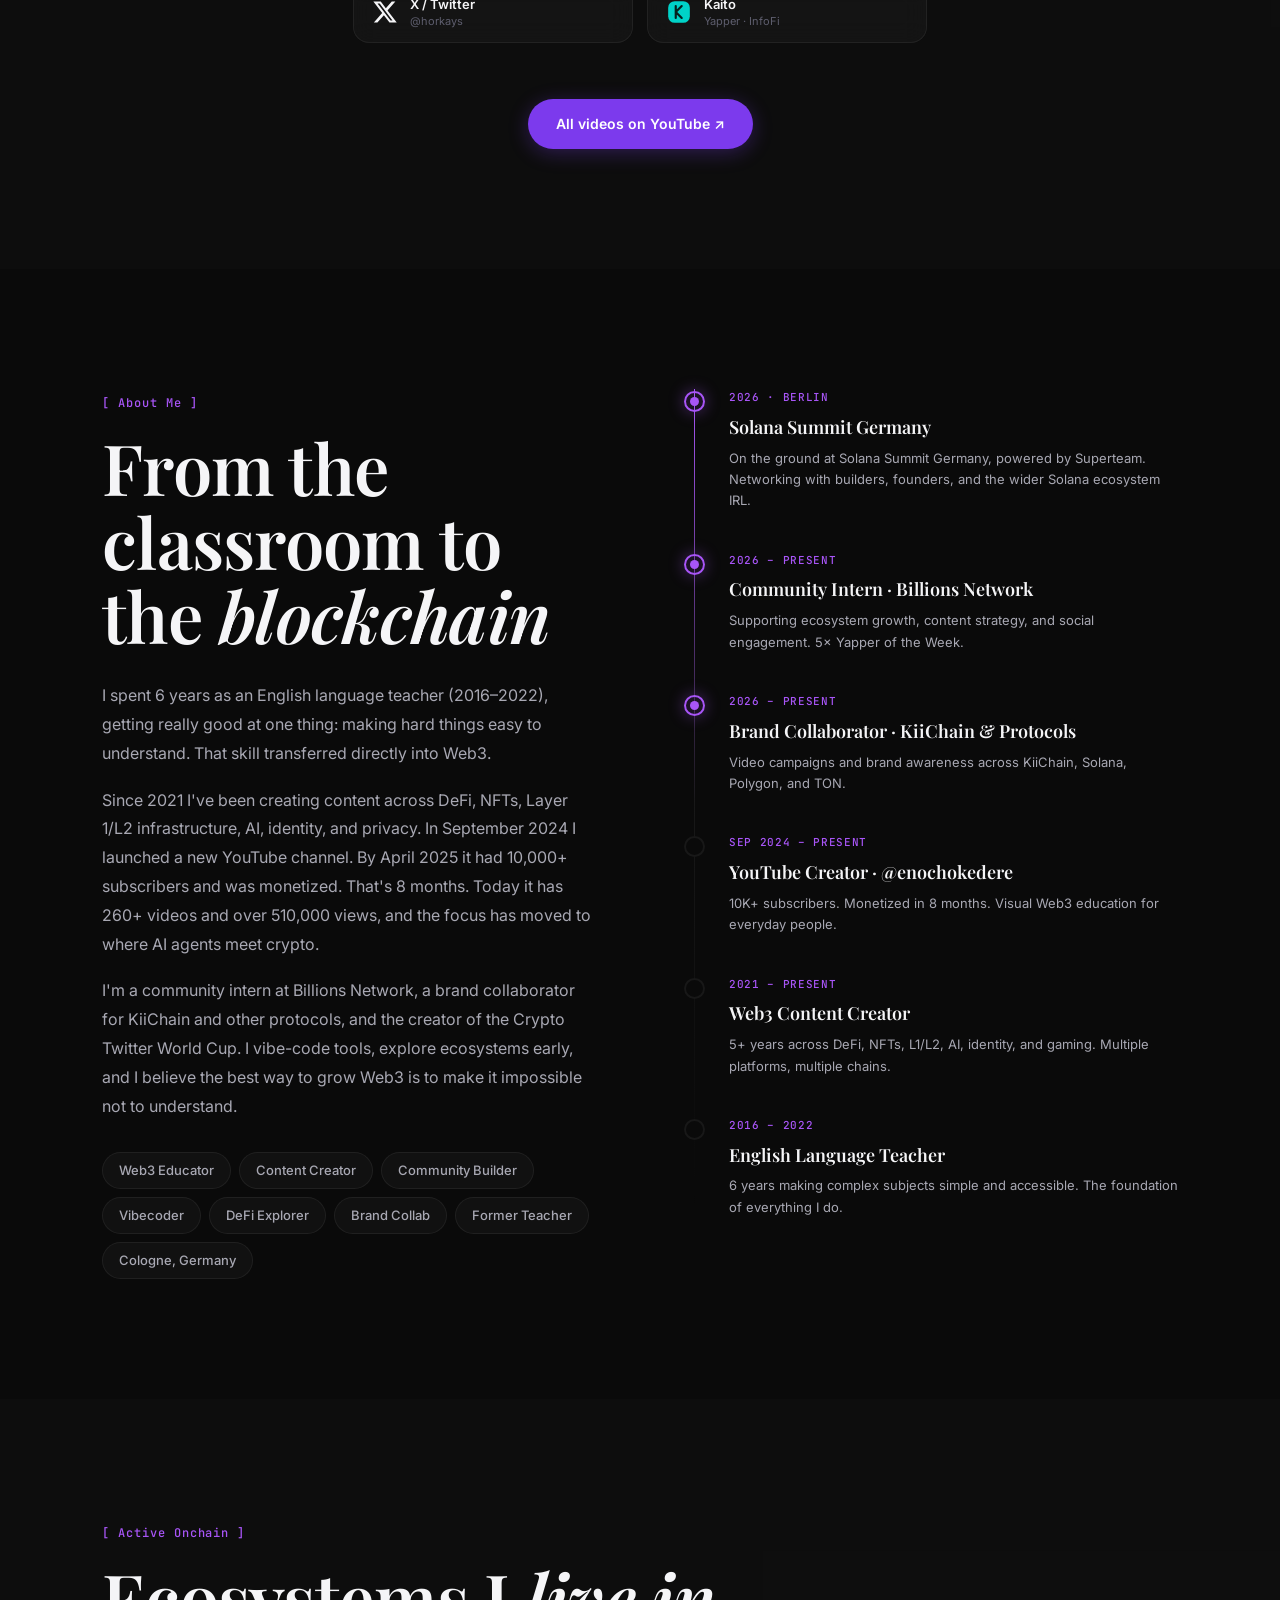
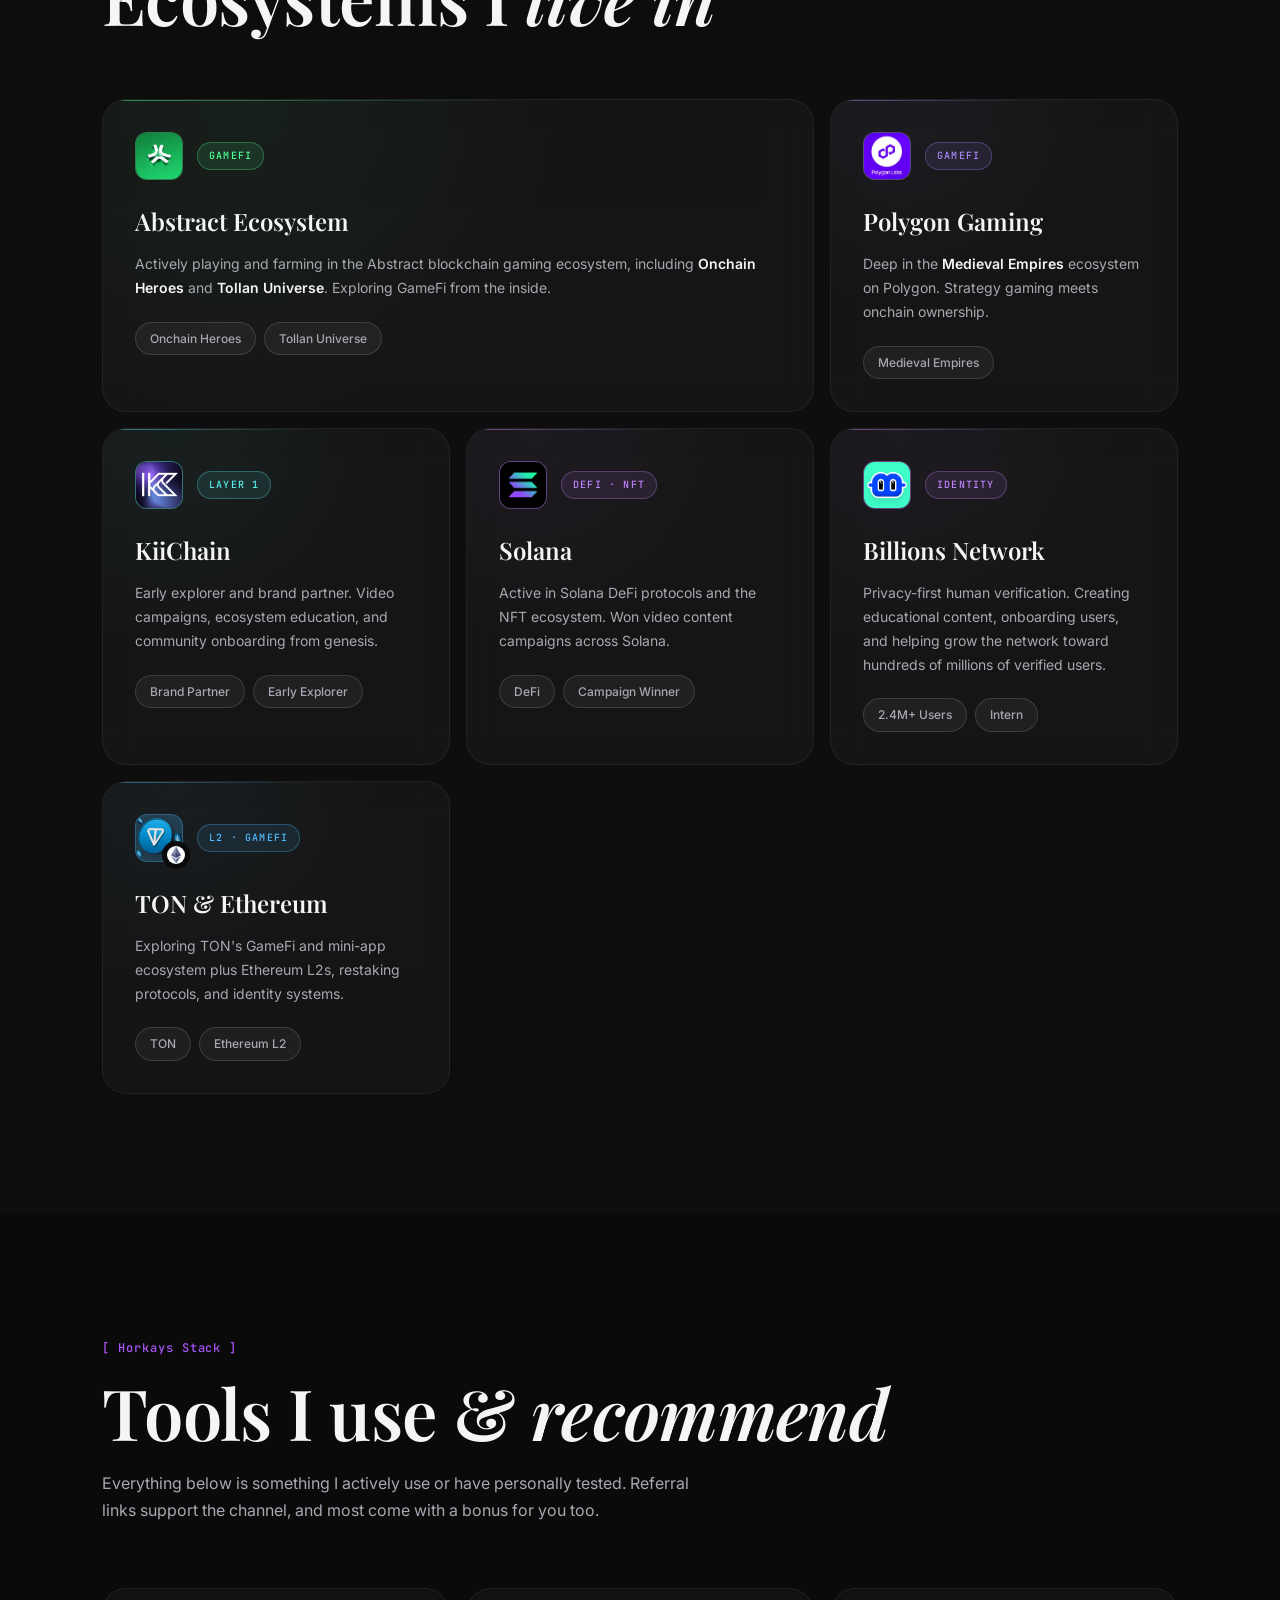
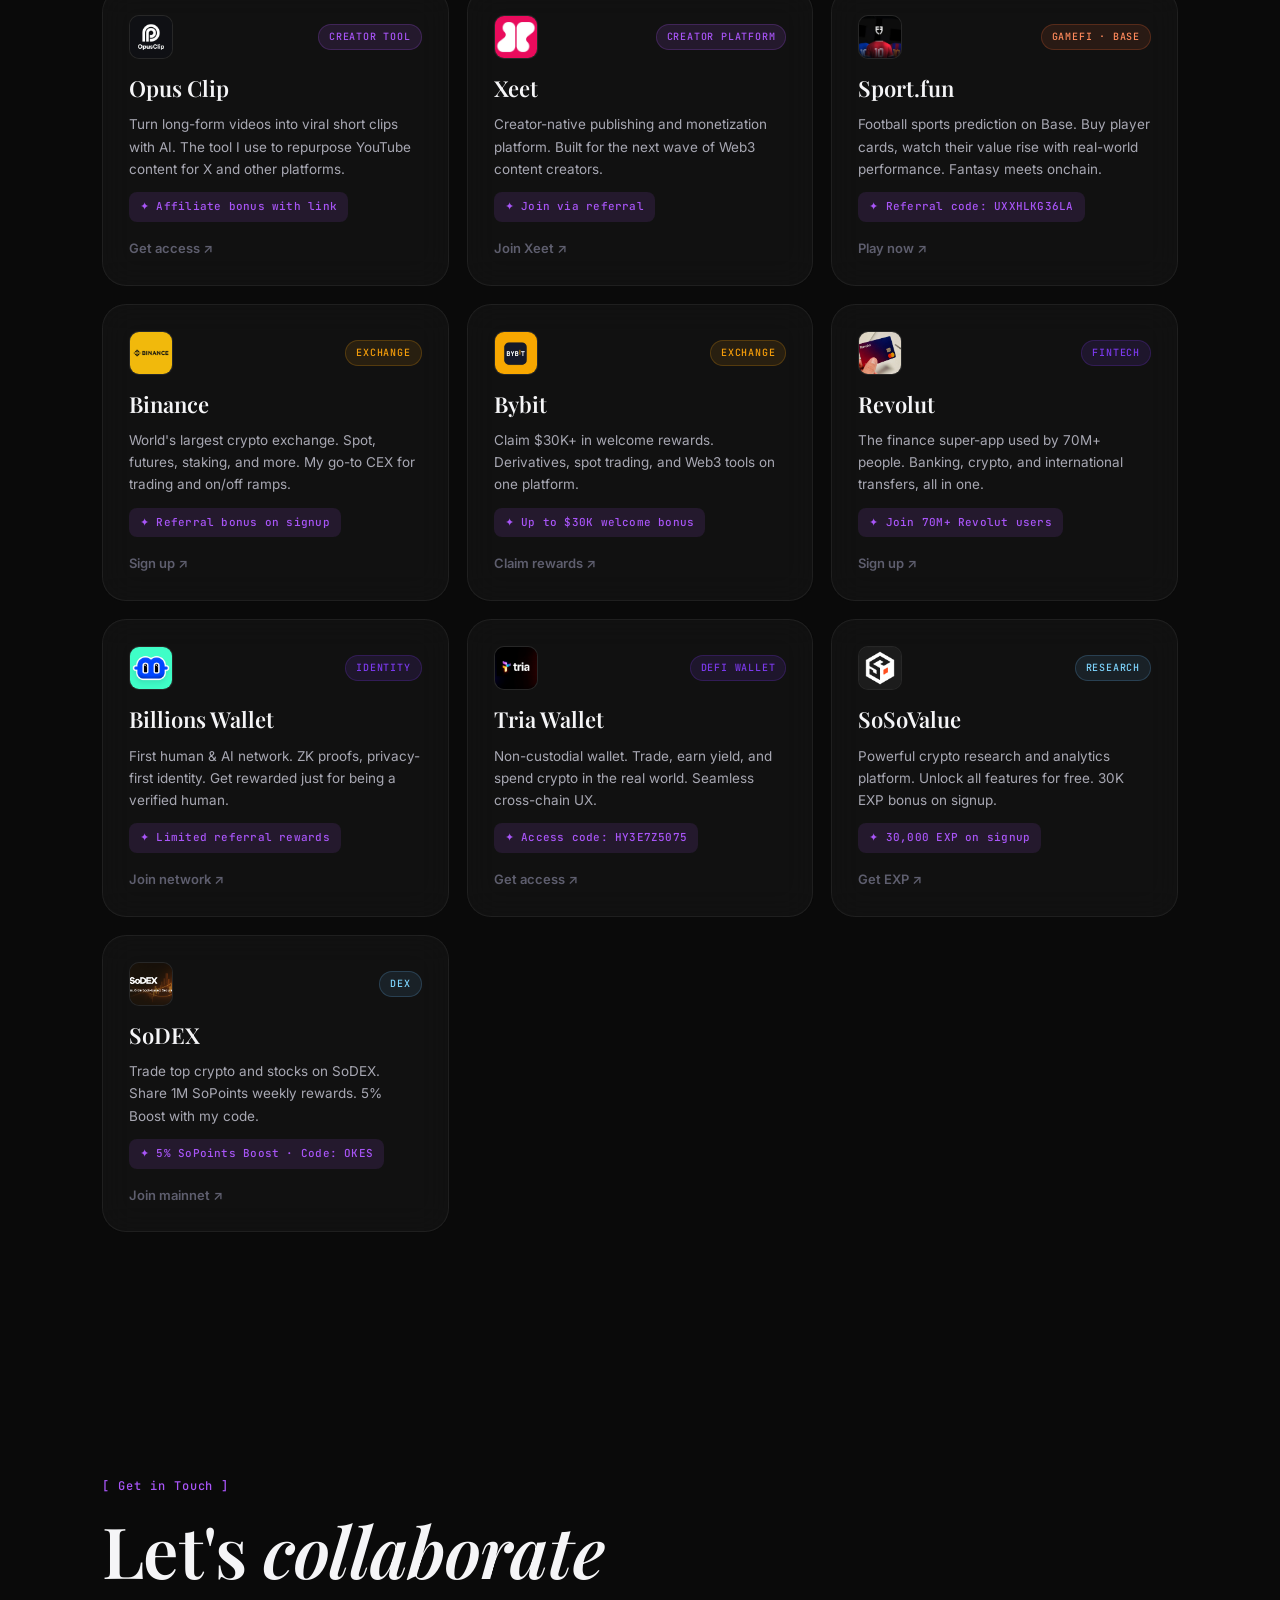
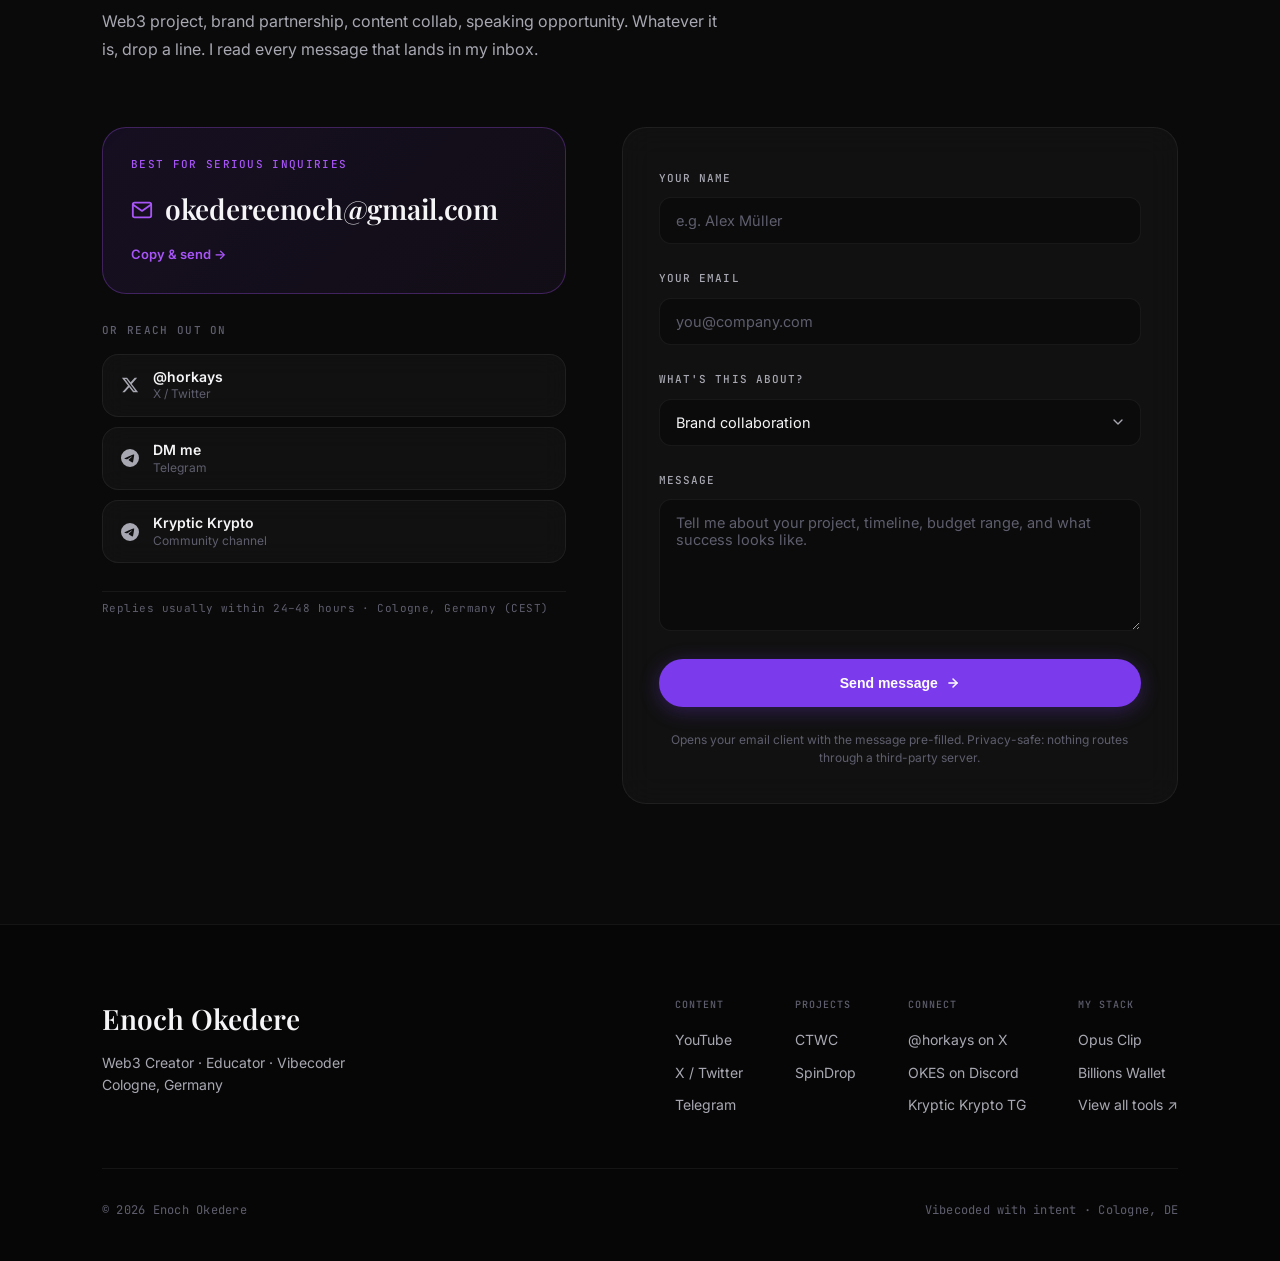
==== commit d328cb91: "Refresh content and positioning, add share card and search basics Content: - Featured video is now t" ====
--- a/index.html
+++ b/index.html
@@ -3,8 +3,8 @@
 <head>
   <meta charset="UTF-8" />
   <meta name="viewport" content="width=device-width, initial-scale=1.0" />
-  <title>Enoch Okedere · Web3 Creator & Educator</title>
-  <meta name="description" content="Web3 content creator, educator, and community builder. 10K+ YouTube subscribers in 8 months. Cologne, Germany." />
+  <title>Enoch Okedere · AI and Web3 Creator & Educator</title>
+  <meta name="description" content="AI and Web3 creator, educator, and vibecoder. 10K+ YouTube subscribers and 510K+ views breaking down AI agents and crypto. Cologne, Germany." />
 
   <!-- Favicon -->
   <link rel="icon" type="image/svg+xml" href="assets/favicon.svg" />
@@ -12,10 +12,22 @@
   <meta name="theme-color" content="#0a0a0a" />
 
   <!-- Open Graph -->
-  <meta property="og:title" content="Enoch Okedere · Web3 Creator & Educator" />
-  <meta property="og:description" content="Web3 creator, educator, vibecoder. Building real things in public since 2021." />
+  <meta property="og:title" content="Enoch Okedere · AI and Web3 Creator & Educator" />
+  <meta property="og:description" content="AI and Web3 creator, educator, vibecoder. Breaking down AI agents and crypto, and building real things in public since 2021." />
   <meta property="og:url" content="https://enochokedere.com" />
   <meta property="og:type" content="website" />
+  <link rel="canonical" href="https://enochokedere.com/" />
+  <meta property="og:site_name" content="Enoch Okedere" />
+  <meta property="og:image" content="https://enochokedere.com/assets/og-card.jpg" />
+  <meta property="og:image:width" content="1200" />
+  <meta property="og:image:height" content="630" />
+  <meta property="og:image:alt" content="Enoch Okedere, AI and Web3 creator. 10K+ subscribers, 510K+ views, 260+ videos." />
+  <meta name="twitter:card" content="summary_large_image" />
+  <meta name="twitter:site" content="@horkays" />
+  <meta name="twitter:creator" content="@horkays" />
+  <meta name="twitter:title" content="Enoch Okedere · AI and Web3 Creator" />
+  <meta name="twitter:description" content="Breaking down AI agents and crypto. 10K+ subscribers, 510K+ views, and real things built in public." />
+  <meta name="twitter:image" content="https://enochokedere.com/assets/og-card.jpg" />
 
   <link rel="preconnect" href="https://fonts.googleapis.com" />
   <link rel="preconnect" href="https://fonts.gstatic.com" crossorigin />
@@ -33,33 +45,33 @@
   <div class="bg-marquee" aria-hidden="true">
     <div class="bg-row bg-row-1">
       <div class="bg-tile"><img src="assets/summit/summit-1.jpg" alt="" loading="lazy" /></div>
-      <div class="bg-tile"><img src="https://img.youtube.com/vi/JrllDlrNs7I/maxresdefault.jpg" alt="" loading="lazy" /></div>
+      <div class="bg-tile"><img src="https://img.youtube.com/vi/X1jjbkfqWHA/maxresdefault.jpg" alt="" loading="lazy" /></div>
       <div class="bg-tile"><img src="assets/summit/summit-2.jpg" alt="" loading="lazy" /></div>
-      <div class="bg-tile"><img src="https://img.youtube.com/vi/VAE1TKxCR7o/maxresdefault.jpg" alt="" loading="lazy" /></div>
+      <div class="bg-tile"><img src="https://img.youtube.com/vi/ITFX1B4GoVU/maxresdefault.jpg" alt="" loading="lazy" /></div>
       <div class="bg-tile"><img src="assets/summit/summit-3.jpg" alt="" loading="lazy" /></div>
-      <div class="bg-tile"><img src="https://img.youtube.com/vi/Spf0Wj8k09E/maxresdefault.jpg" alt="" loading="lazy" /></div>
+      <div class="bg-tile"><img src="https://img.youtube.com/vi/ZBJbwKV0wxo/maxresdefault.jpg" alt="" loading="lazy" /></div>
       <div class="bg-tile"><img src="assets/summit/summit-4.jpg" alt="" loading="lazy" /></div>
       <!-- duplicate for seamless loop -->
       <div class="bg-tile"><img src="assets/summit/summit-1.jpg" alt="" loading="lazy" /></div>
-      <div class="bg-tile"><img src="https://img.youtube.com/vi/JrllDlrNs7I/maxresdefault.jpg" alt="" loading="lazy" /></div>
+      <div class="bg-tile"><img src="https://img.youtube.com/vi/X1jjbkfqWHA/maxresdefault.jpg" alt="" loading="lazy" /></div>
       <div class="bg-tile"><img src="assets/summit/summit-2.jpg" alt="" loading="lazy" /></div>
-      <div class="bg-tile"><img src="https://img.youtube.com/vi/VAE1TKxCR7o/maxresdefault.jpg" alt="" loading="lazy" /></div>
+      <div class="bg-tile"><img src="https://img.youtube.com/vi/ITFX1B4GoVU/maxresdefault.jpg" alt="" loading="lazy" /></div>
       <div class="bg-tile"><img src="assets/summit/summit-3.jpg" alt="" loading="lazy" /></div>
-      <div class="bg-tile"><img src="https://img.youtube.com/vi/Spf0Wj8k09E/maxresdefault.jpg" alt="" loading="lazy" /></div>
+      <div class="bg-tile"><img src="https://img.youtube.com/vi/ZBJbwKV0wxo/maxresdefault.jpg" alt="" loading="lazy" /></div>
       <div class="bg-tile"><img src="assets/summit/summit-4.jpg" alt="" loading="lazy" /></div>
     </div>
     <div class="bg-row bg-row-2">
-      <div class="bg-tile"><img src="https://img.youtube.com/vi/Jza0R5O9ChU/maxresdefault.jpg" alt="" loading="lazy" /></div>
+      <div class="bg-tile"><img src="https://img.youtube.com/vi/htIfTvjyqRg/maxresdefault.jpg" alt="" loading="lazy" /></div>
       <div class="bg-tile"><img src="assets/summit/summit-5.jpg" alt="" loading="lazy" /></div>
-      <div class="bg-tile"><img src="https://img.youtube.com/vi/McwAX7ihX8c/maxresdefault.jpg" alt="" loading="lazy" /></div>
+      <div class="bg-tile"><img src="https://img.youtube.com/vi/KqB60viyH_w/maxresdefault.jpg" alt="" loading="lazy" /></div>
       <div class="bg-tile"><img src="assets/summit/summit-6.jpg" alt="" loading="lazy" /></div>
       <div class="bg-tile"><img src="assets/summit/summit-7.jpg" alt="" loading="lazy" /></div>
       <div class="bg-tile"><img src="assets/summit/summit-8.jpg" alt="" loading="lazy" /></div>
       <div class="bg-tile"><img src="assets/summit/summit-9.jpg" alt="" loading="lazy" /></div>
       <!-- duplicate for seamless loop -->
-      <div class="bg-tile"><img src="https://img.youtube.com/vi/Jza0R5O9ChU/maxresdefault.jpg" alt="" loading="lazy" /></div>
+      <div class="bg-tile"><img src="https://img.youtube.com/vi/htIfTvjyqRg/maxresdefault.jpg" alt="" loading="lazy" /></div>
       <div class="bg-tile"><img src="assets/summit/summit-5.jpg" alt="" loading="lazy" /></div>
-      <div class="bg-tile"><img src="https://img.youtube.com/vi/McwAX7ihX8c/maxresdefault.jpg" alt="" loading="lazy" /></div>
+      <div class="bg-tile"><img src="https://img.youtube.com/vi/KqB60viyH_w/maxresdefault.jpg" alt="" loading="lazy" /></div>
       <div class="bg-tile"><img src="assets/summit/summit-6.jpg" alt="" loading="lazy" /></div>
       <div class="bg-tile"><img src="assets/summit/summit-7.jpg" alt="" loading="lazy" /></div>
       <div class="bg-tile"><img src="assets/summit/summit-8.jpg" alt="" loading="lazy" /></div>
@@ -114,14 +126,14 @@
         <div class="hero-photo-glow" aria-hidden="true"></div>
       </div>
 
-      <p class="hero-eyebrow">[ Web3 creator · educator · vibecoder ]</p>
+      <p class="hero-eyebrow">[ AI agents · Web3 · educator · vibecoder ]</p>
 
       <h1 class="hero-name">
         Enoch <span class="serif-italic">Okedere</span><span class="hero-dot">.</span>
       </h1>
 
       <p class="hero-bio">
-        I've been in Web3 since 2021, turning complex blockchain concepts into content people actually understand. Former English teacher, now building <em>real things</em> in public.
+        I've been in Web3 since 2021, turning AI agents and blockchain into content people actually understand. Former English teacher, now building <em>real things</em> in public, mostly with AI.
       </p>
 
       <div class="hero-actions">
@@ -184,12 +196,12 @@
           <span class="stat-label">YouTube Subscribers</span>
         </div>
         <div class="stat-item">
-          <span class="stat-num">8 mo</span>
-          <span class="stat-label">To Monetization</span>
+          <span class="stat-num">510K+</span>
+          <span class="stat-label">YouTube Views</span>
         </div>
         <div class="stat-item">
-          <span class="stat-num">400+</span>
-          <span class="stat-label">CT Accounts in CTWC</span>
+          <span class="stat-num">260+</span>
+          <span class="stat-label">Videos Published</span>
         </div>
         <div class="stat-item">
           <span class="stat-num">5×</span>
@@ -224,7 +236,7 @@
         <!-- Football Studio — Featured -->
         <div class="work-card work-featured" data-cat="vibe-coded" data-brand="football">
           <a href="https://footballstudio.xyz/" target="_blank" rel="noopener" class="wc-visual">
-            <img src="assets/icons/footballstudio-landing.png" alt="Football Studio landing page" class="wc-visual-img" loading="lazy" />
+            <img src="assets/icons/footballstudio-landing.jpg" alt="Football Studio landing page" class="wc-visual-img" loading="lazy" />
             <div class="wc-visual-overlay"></div>
             <span class="wc-visual-pill">● LIVE · WORLD CUP 26</span>
           </a>
@@ -340,19 +352,19 @@
     <div class="container">
       <div class="section-header">
         <span class="section-eyebrow">[ Selected Content ]</span>
-        <h2 class="section-title">Teaching Web3 through <span class="serif-italic">storytelling</span></h2>
+        <h2 class="section-title">AI and Web3, <span class="serif-italic">explained</span></h2>
       </div>
 
       <!-- Featured Video -->
       <div class="featured-video">
         <div class="featured-label">
           <svg width="14" height="14" viewBox="0 0 24 24" fill="currentColor"><path d="M19.615 3.184c-3.604-.246-11.631-.245-15.23 0-3.897.266-4.356 2.62-4.385 8.816.029 6.185.484 8.549 4.385 8.816 3.6.245 11.626.246 15.23 0 3.897-.266 4.356-2.62 4.385-8.816-.029-6.185-.484-8.549-4.385-8.816zm-10.615 12.816v-8l8 3.993-8 4.007z"/></svg>
-          <span>Featured</span>
+          <span>Featured · Built with Claude Code</span>
         </div>
         <div class="video-frame">
           <iframe
-            src="https://www.youtube.com/embed/JrllDlrNs7I"
-            title="Featured video by Enoch Okedere"
+            src="https://www.youtube.com/embed/X1jjbkfqWHA"
+            title="What I Built With Fable 5 Before They Shut It Down (Claude Code)"
             allow="accelerometer; autoplay; clipboard-write; encrypted-media; gyroscope; picture-in-picture; web-share"
             allowfullscreen
             loading="lazy"
@@ -364,40 +376,77 @@
       <!-- Video Grid (latest videos) -->
       <div class="video-grid">
 
-        <a href="https://www.youtube.com/watch?v=VAE1TKxCR7o" target="_blank" rel="noopener" class="video-card">
+        <a href="https://www.youtube.com/watch?v=ITFX1B4GoVU" target="_blank" rel="noopener" class="video-card">
           <div class="video-thumb">
-            <img src="https://img.youtube.com/vi/VAE1TKxCR7o/maxresdefault.jpg" alt="Watch video" loading="lazy" onerror="this.src='https://img.youtube.com/vi/VAE1TKxCR7o/hqdefault.jpg'" />
+            <img src="https://img.youtube.com/vi/ITFX1B4GoVU/maxresdefault.jpg" alt="Axis Robotics: The Complete Guide" loading="lazy" onerror="this.src='https://img.youtube.com/vi/ITFX1B4GoVU/hqdefault.jpg'" />
             <div class="play-overlay">
               <svg viewBox="0 0 24 24" fill="currentColor"><path d="M8 5v14l11-7z"/></svg>
             </div>
           </div>
-        </a>
-
-        <a href="https://www.youtube.com/watch?v=Spf0Wj8k09E" target="_blank" rel="noopener" class="video-card">
+          <div class="video-meta"><span class="video-title">Axis Robotics: The Complete Guide</span><span class="video-date">Oct 2026</span></div>
+        </a>
+        <a href="https://www.youtube.com/watch?v=ZBJbwKV0wxo" target="_blank" rel="noopener" class="video-card">
           <div class="video-thumb">
-            <img src="https://img.youtube.com/vi/Spf0Wj8k09E/maxresdefault.jpg" alt="Watch video" loading="lazy" onerror="this.src='https://img.youtube.com/vi/Spf0Wj8k09E/hqdefault.jpg'" />
+            <img src="https://img.youtube.com/vi/ZBJbwKV0wxo/maxresdefault.jpg" alt="This AI Uses Your Computer For You: Actionist Explained" loading="lazy" onerror="this.src='https://img.youtube.com/vi/ZBJbwKV0wxo/hqdefault.jpg'" />
             <div class="play-overlay">
               <svg viewBox="0 0 24 24" fill="currentColor"><path d="M8 5v14l11-7z"/></svg>
             </div>
           </div>
-        </a>
-
-        <a href="https://www.youtube.com/watch?v=Jza0R5O9ChU" target="_blank" rel="noopener" class="video-card">
+          <div class="video-meta"><span class="video-title">This AI Uses Your Computer For You: Actionist Explained</span><span class="video-date">Oct 2026</span></div>
+        </a>
+        <a href="https://www.youtube.com/watch?v=htIfTvjyqRg" target="_blank" rel="noopener" class="video-card">
           <div class="video-thumb">
-            <img src="https://img.youtube.com/vi/Jza0R5O9ChU/maxresdefault.jpg" alt="Watch video" loading="lazy" onerror="this.src='https://img.youtube.com/vi/Jza0R5O9ChU/hqdefault.jpg'" />
+            <img src="https://img.youtube.com/vi/htIfTvjyqRg/maxresdefault.jpg" alt="SIXR Cricket on ActionFi: Setup, Tasks and Points" loading="lazy" onerror="this.src='https://img.youtube.com/vi/htIfTvjyqRg/hqdefault.jpg'" />
             <div class="play-overlay">
               <svg viewBox="0 0 24 24" fill="currentColor"><path d="M8 5v14l11-7z"/></svg>
             </div>
           </div>
-        </a>
-
-        <a href="https://www.youtube.com/watch?v=McwAX7ihX8c" target="_blank" rel="noopener" class="video-card">
+          <div class="video-meta"><span class="video-title">SIXR Cricket on ActionFi: Setup, Tasks and Points</span><span class="video-date">Sep 2026</span></div>
+        </a>
+        <a href="https://www.youtube.com/watch?v=EaoaBPhwr-M" target="_blank" rel="noopener" class="video-card">
           <div class="video-thumb">
-            <img src="https://img.youtube.com/vi/McwAX7ihX8c/maxresdefault.jpg" alt="Watch video" loading="lazy" onerror="this.src='https://img.youtube.com/vi/McwAX7ihX8c/hqdefault.jpg'" />
+            <img src="https://img.youtube.com/vi/EaoaBPhwr-M/maxresdefault.jpg" alt="EchoBit Exchange Review: Futures and AI Agent Trading" loading="lazy" onerror="this.src='https://img.youtube.com/vi/EaoaBPhwr-M/hqdefault.jpg'" />
             <div class="play-overlay">
               <svg viewBox="0 0 24 24" fill="currentColor"><path d="M8 5v14l11-7z"/></svg>
             </div>
           </div>
+          <div class="video-meta"><span class="video-title">EchoBit Exchange Review: Futures and AI Agent Trading</span><span class="video-date">Sep 2026</span></div>
+        </a>
+        <a href="https://www.youtube.com/watch?v=rzsTLE4_kTg" target="_blank" rel="noopener" class="video-card">
+          <div class="video-thumb">
+            <img src="https://img.youtube.com/vi/rzsTLE4_kTg/maxresdefault.jpg" alt="Complete ActionFi Bounties the Right Way" loading="lazy" onerror="this.src='https://img.youtube.com/vi/rzsTLE4_kTg/hqdefault.jpg'" />
+            <div class="play-overlay">
+              <svg viewBox="0 0 24 24" fill="currentColor"><path d="M8 5v14l11-7z"/></svg>
+            </div>
+          </div>
+          <div class="video-meta"><span class="video-title">Complete ActionFi Bounties the Right Way</span><span class="video-date">Sep 2026</span></div>
+        </a>
+        <a href="https://www.youtube.com/watch?v=KqB60viyH_w" target="_blank" rel="noopener" class="video-card">
+          <div class="video-thumb">
+            <img src="https://img.youtube.com/vi/KqB60viyH_w/maxresdefault.jpg" alt="Action Model Airdrop Guide: Earn $LAM" loading="lazy" onerror="this.src='https://img.youtube.com/vi/KqB60viyH_w/hqdefault.jpg'" />
+            <div class="play-overlay">
+              <svg viewBox="0 0 24 24" fill="currentColor"><path d="M8 5v14l11-7z"/></svg>
+            </div>
+          </div>
+          <div class="video-meta"><span class="video-title">Action Model Airdrop Guide: Earn $LAM</span><span class="video-date">Aug 2026</span></div>
+        </a>
+        <a href="https://www.youtube.com/watch?v=Kp4EWkXC4zg" target="_blank" rel="noopener" class="video-card">
+          <div class="video-thumb">
+            <img src="https://img.youtube.com/vi/Kp4EWkXC4zg/maxresdefault.jpg" alt="Cade Meme Madness: $125K Prediction Campaign" loading="lazy" onerror="this.src='https://img.youtube.com/vi/Kp4EWkXC4zg/hqdefault.jpg'" />
+            <div class="play-overlay">
+              <svg viewBox="0 0 24 24" fill="currentColor"><path d="M8 5v14l11-7z"/></svg>
+            </div>
+          </div>
+          <div class="video-meta"><span class="video-title">Cade Meme Madness: $125K Prediction Campaign</span><span class="video-date">Aug 2026</span></div>
+        </a>
+        <a href="https://www.youtube.com/watch?v=xf77rJCJEkU" target="_blank" rel="noopener" class="video-card">
+          <div class="video-thumb">
+            <img src="https://img.youtube.com/vi/xf77rJCJEkU/maxresdefault.jpg" alt="The $ANSEM Bullpen Airdrop Strategy" loading="lazy" onerror="this.src='https://img.youtube.com/vi/xf77rJCJEkU/hqdefault.jpg'" />
+            <div class="play-overlay">
+              <svg viewBox="0 0 24 24" fill="currentColor"><path d="M8 5v14l11-7z"/></svg>
+            </div>
+          </div>
+          <div class="video-meta"><span class="video-title">The $ANSEM Bullpen Airdrop Strategy</span><span class="video-date">Jul 2026</span></div>
         </a>
 
       </div>
@@ -451,7 +500,7 @@
           <h2 class="section-title">From the classroom to the <span class="serif-italic">blockchain</span></h2>
           <div class="about-body">
             <p>I spent 6 years as an English language teacher (2016–2022), getting really good at one thing: making hard things easy to understand. That skill transferred directly into Web3.</p>
-            <p>Since 2021 I've been creating content across DeFi, NFTs, Layer 1/L2 infrastructure, AI, identity, and privacy. In September 2024 I launched a new YouTube channel. By April 2025 it had 10,000+ subscribers and was monetized. That's 8 months.</p>
+            <p>Since 2021 I've been creating content across DeFi, NFTs, Layer 1/L2 infrastructure, AI, identity, and privacy. In September 2024 I launched a new YouTube channel. By April 2025 it had 10,000+ subscribers and was monetized. That's 8 months. Today it has 260+ videos and over 510,000 views, and the focus has moved to where AI agents meet crypto.</p>
             <p>I'm a community intern at Billions Network, a brand collaborator for KiiChain and other protocols, and the creator of the Crypto Twitter World Cup. I vibe-code tools, explore ecosystems early, and I believe the best way to grow Web3 is to make it impossible not to understand.</p>
           </div>
           <div class="about-tags">
@@ -786,7 +835,7 @@
       <div class="section-header">
         <span class="section-eyebrow">[ Get in Touch ]</span>
         <h2 class="section-title">Let's <span class="serif-italic">collaborate</span></h2>
-        <p class="section-sub">Web3 project, brand partnership, content collab, speaking opportunity — whatever it is, drop a line. I read every message that lands in my inbox.</p>
+        <p class="section-sub">Web3 project, brand partnership, content collab, speaking opportunity. Whatever it is, drop a line. I read every message that lands in my inbox.</p>
       </div>
 
       <div class="contact-wrap">
@@ -855,7 +904,7 @@
             Send message
             <svg width="14" height="14" viewBox="0 0 24 24" fill="none" stroke="currentColor" stroke-width="2.5" stroke-linecap="round" stroke-linejoin="round"><line x1="5" y1="12" x2="19" y2="12"/><polyline points="12,5 19,12 12,19"/></svg>
           </button>
-          <p class="form-note">Opens your email client with the message pre-filled. Privacy-safe — nothing routes through a third-party server.</p>
+          <p class="form-note">Opens your email client with the message pre-filled. Privacy-safe: nothing routes through a third-party server.</p>
         </form>
 
       </div>
--- a/styles.css
+++ b/styles.css
@@ -954,6 +954,31 @@
   transform: scale(1.1);
   background: var(--violet);
 }
+
+.video-meta {
+  display: flex;
+  flex-direction: column;
+  gap: 6px;
+  padding: 14px 16px 16px;
+}
+.video-title {
+  font-size: 13.5px;
+  font-weight: 600;
+  line-height: 1.4;
+  color: var(--text);
+  display: -webkit-box;
+  -webkit-line-clamp: 2;
+  -webkit-box-orient: vertical;
+  overflow: hidden;
+}
+.video-date {
+  font-family: 'JetBrains Mono', monospace;
+  font-size: 10.5px;
+  letter-spacing: 0.08em;
+  text-transform: uppercase;
+  color: var(--text-d);
+}
+.video-card:hover .video-title { color: var(--violet); }
 
 .content-footer {
   display: flex;
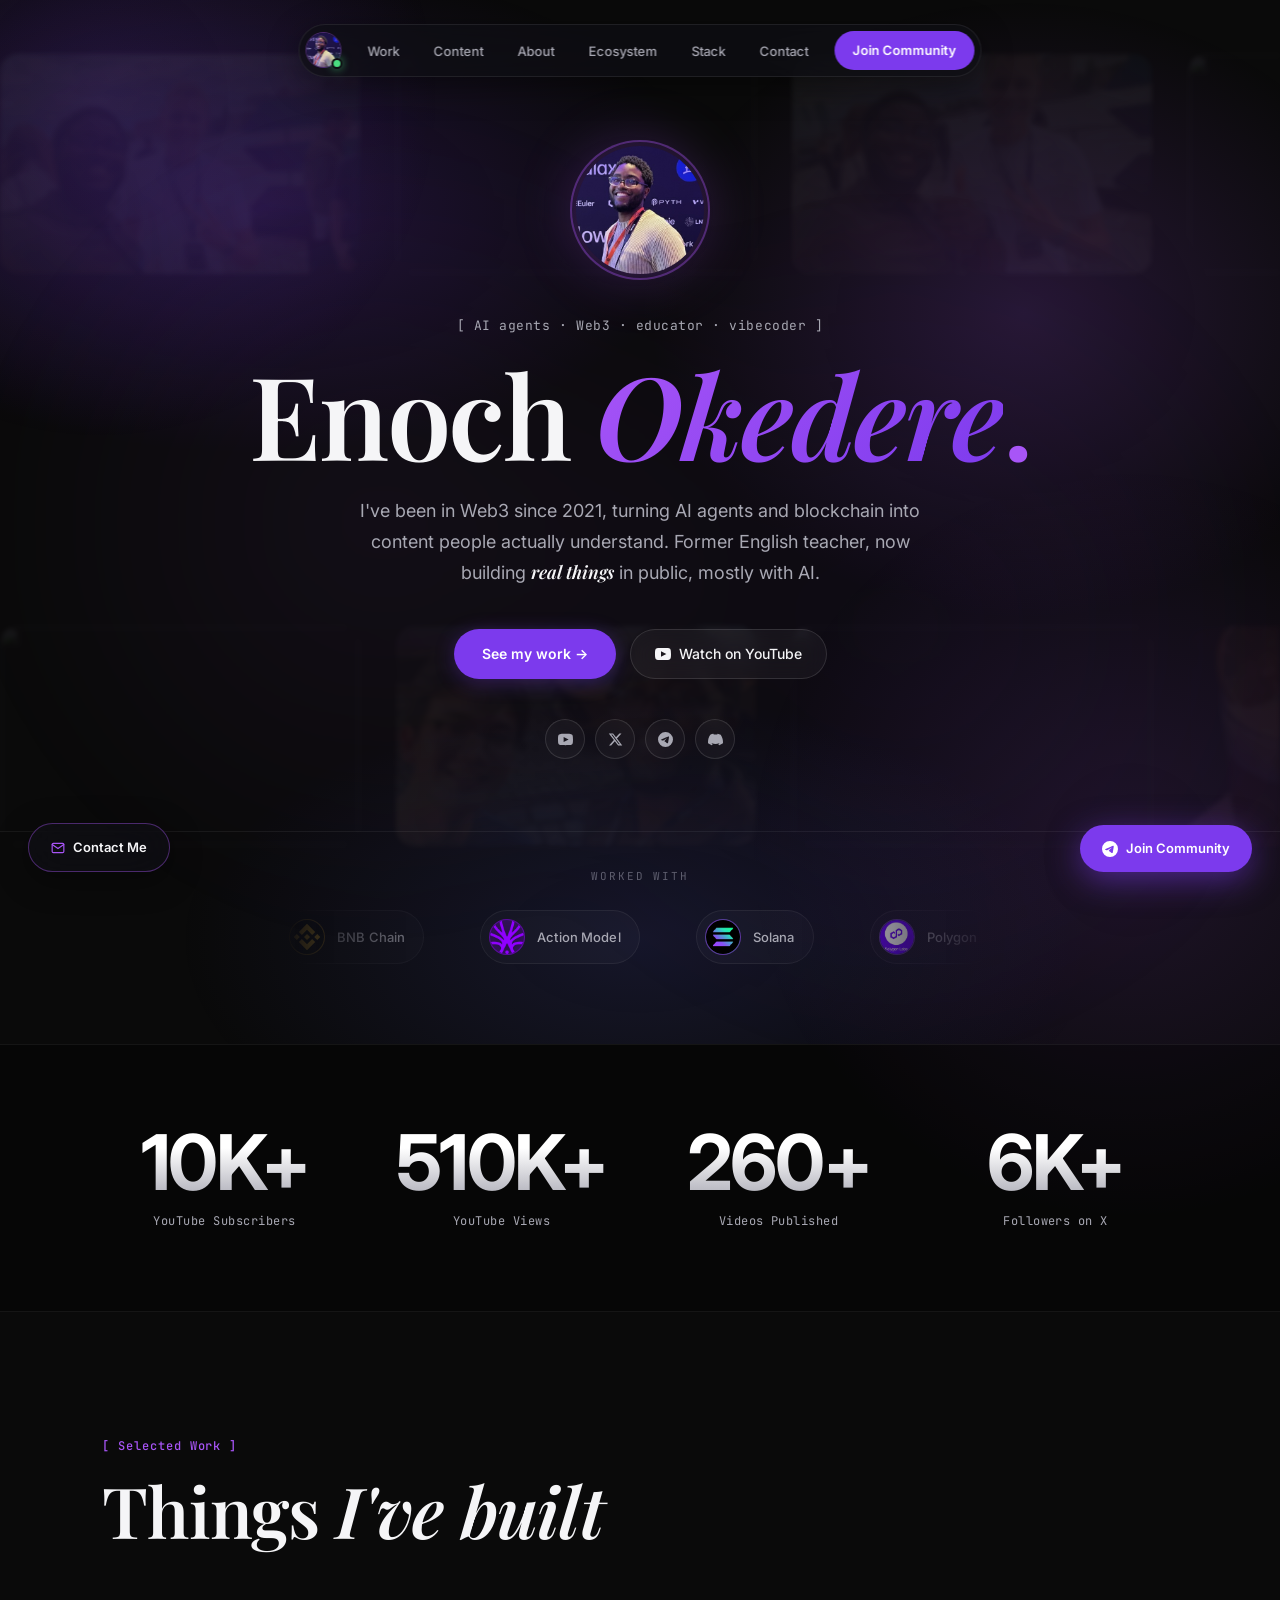
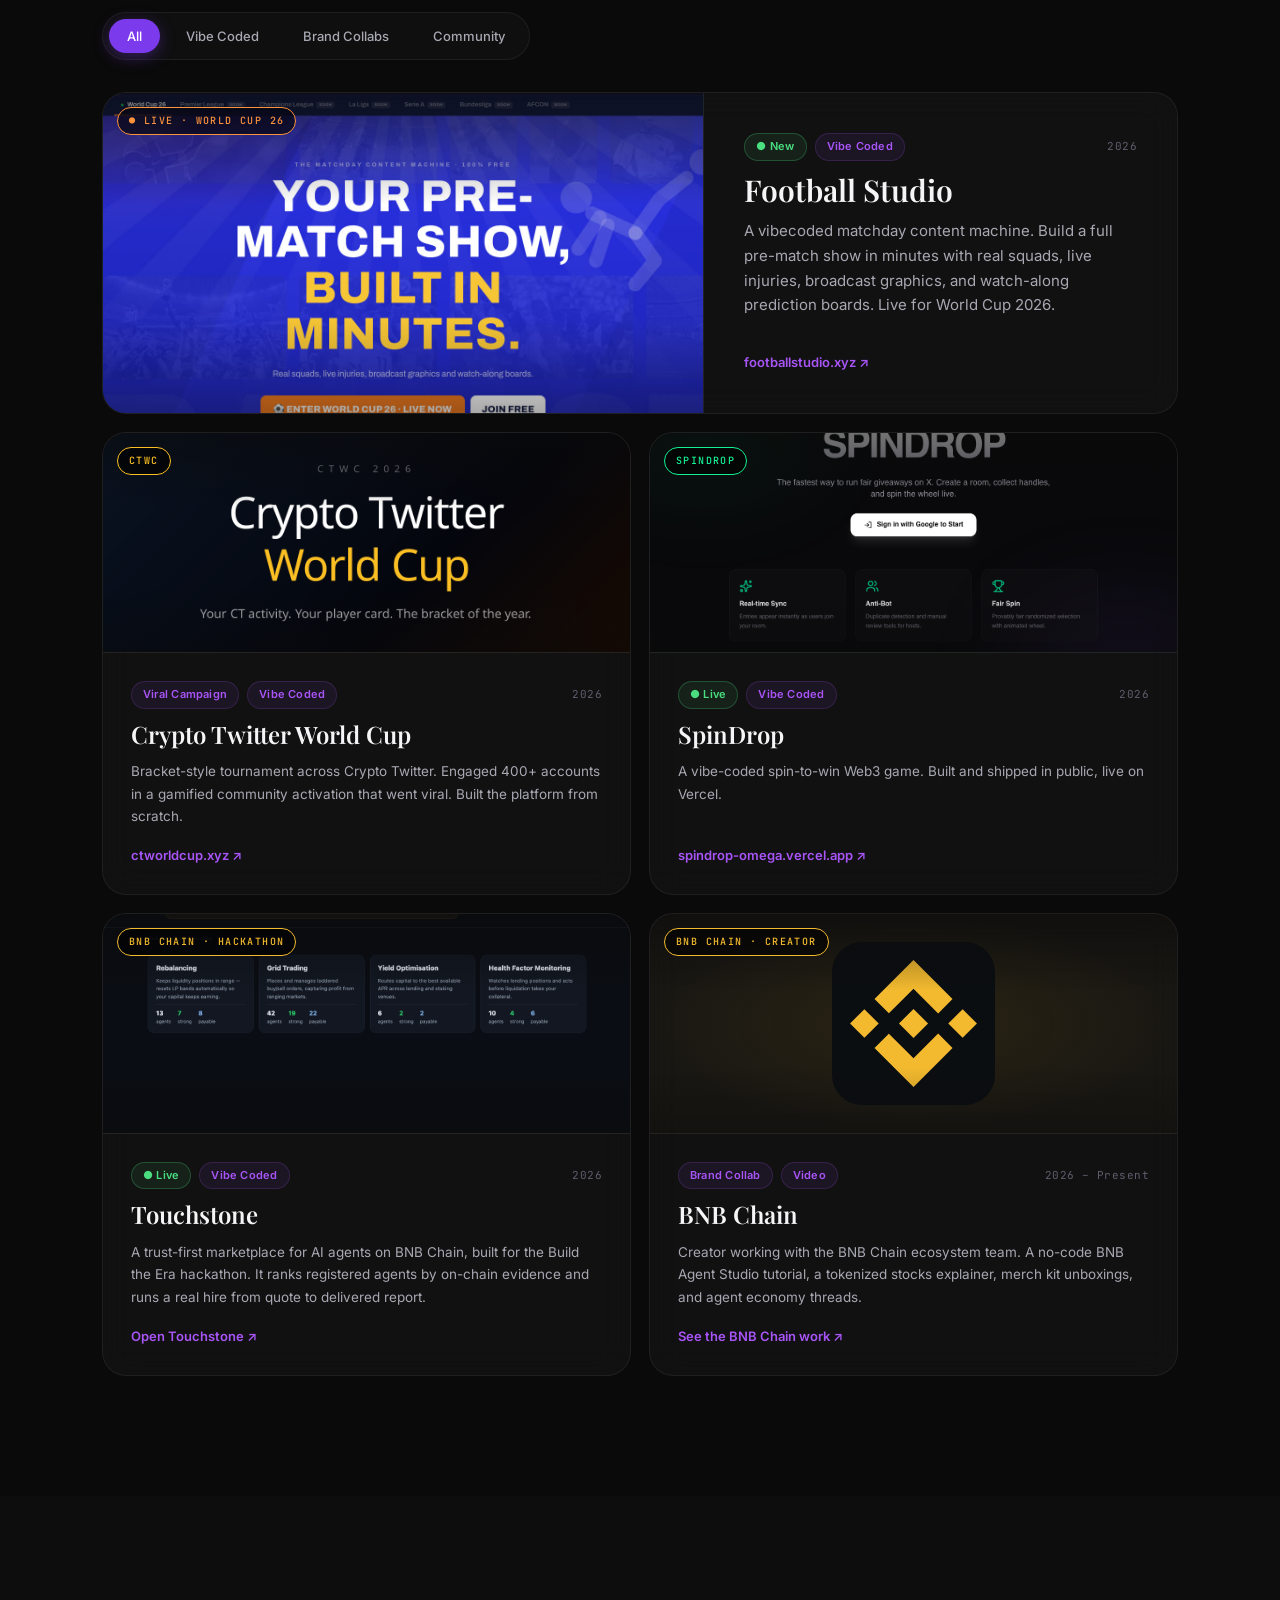
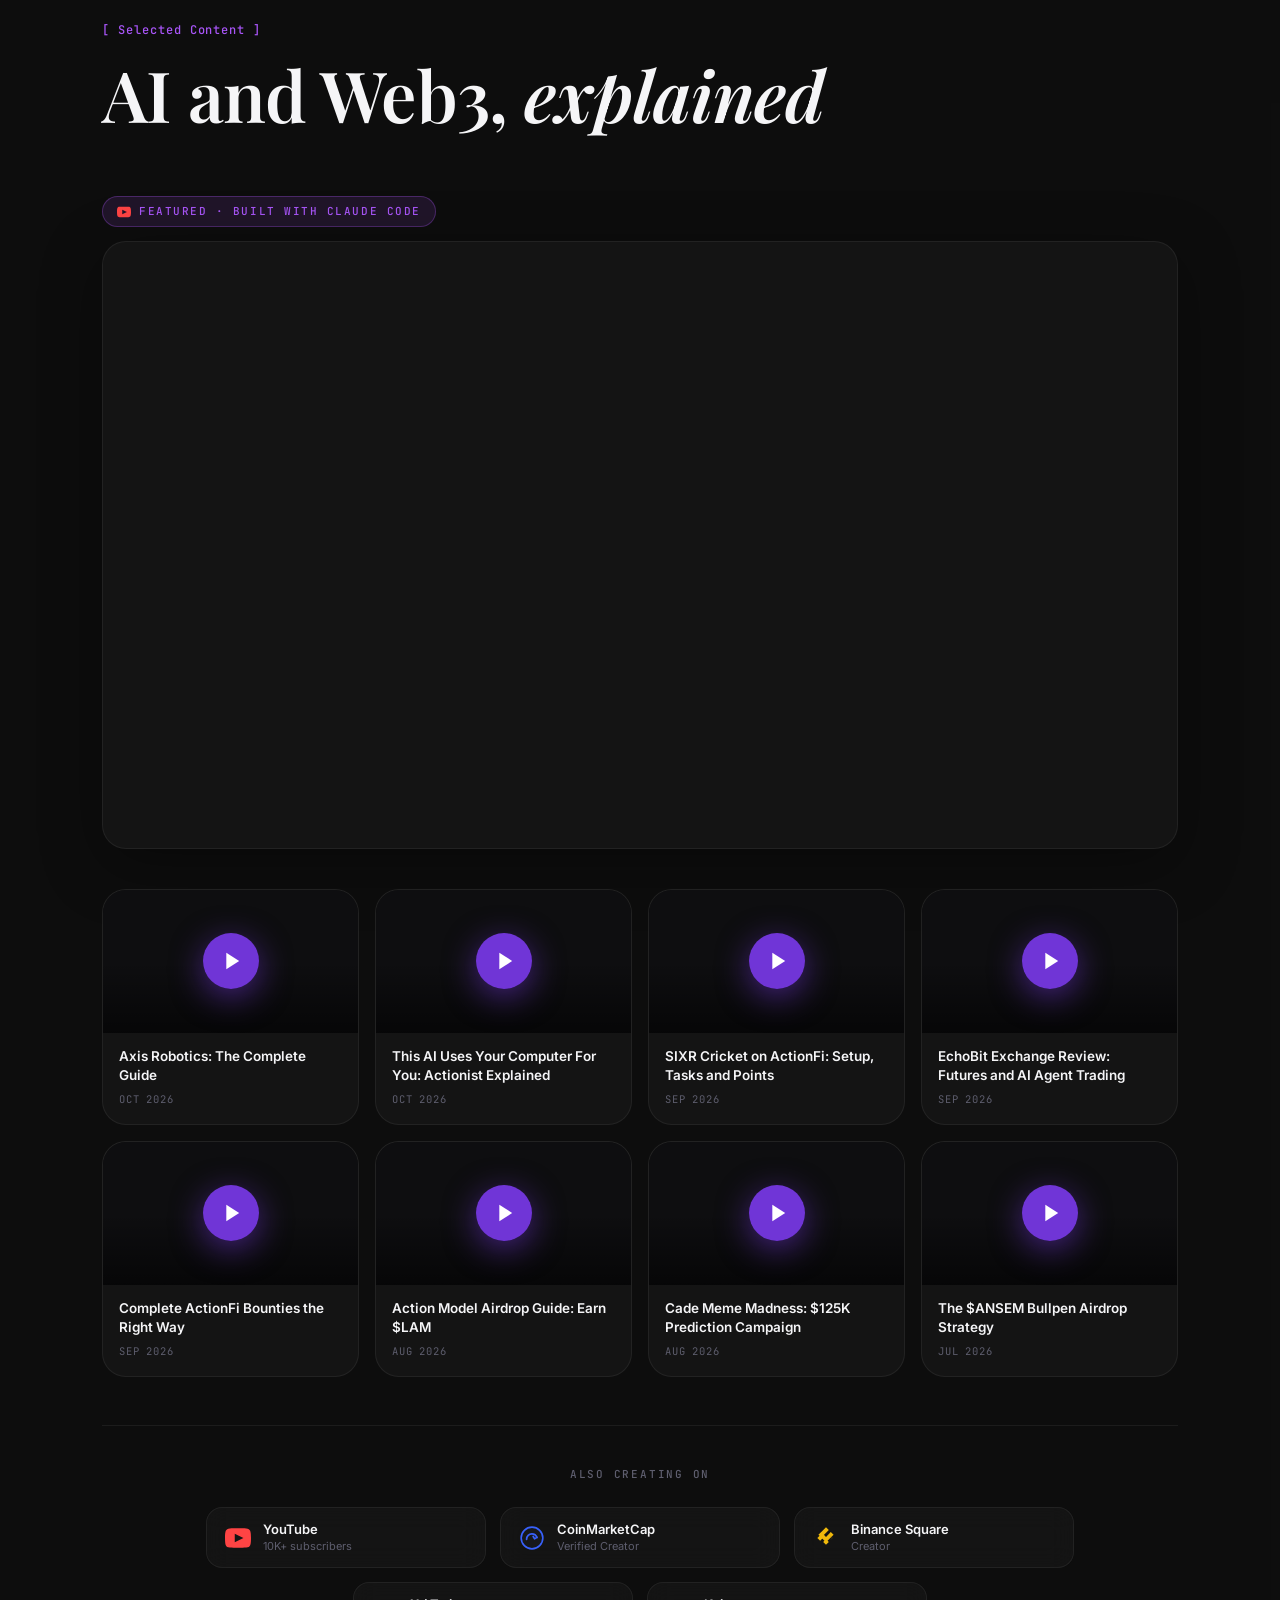
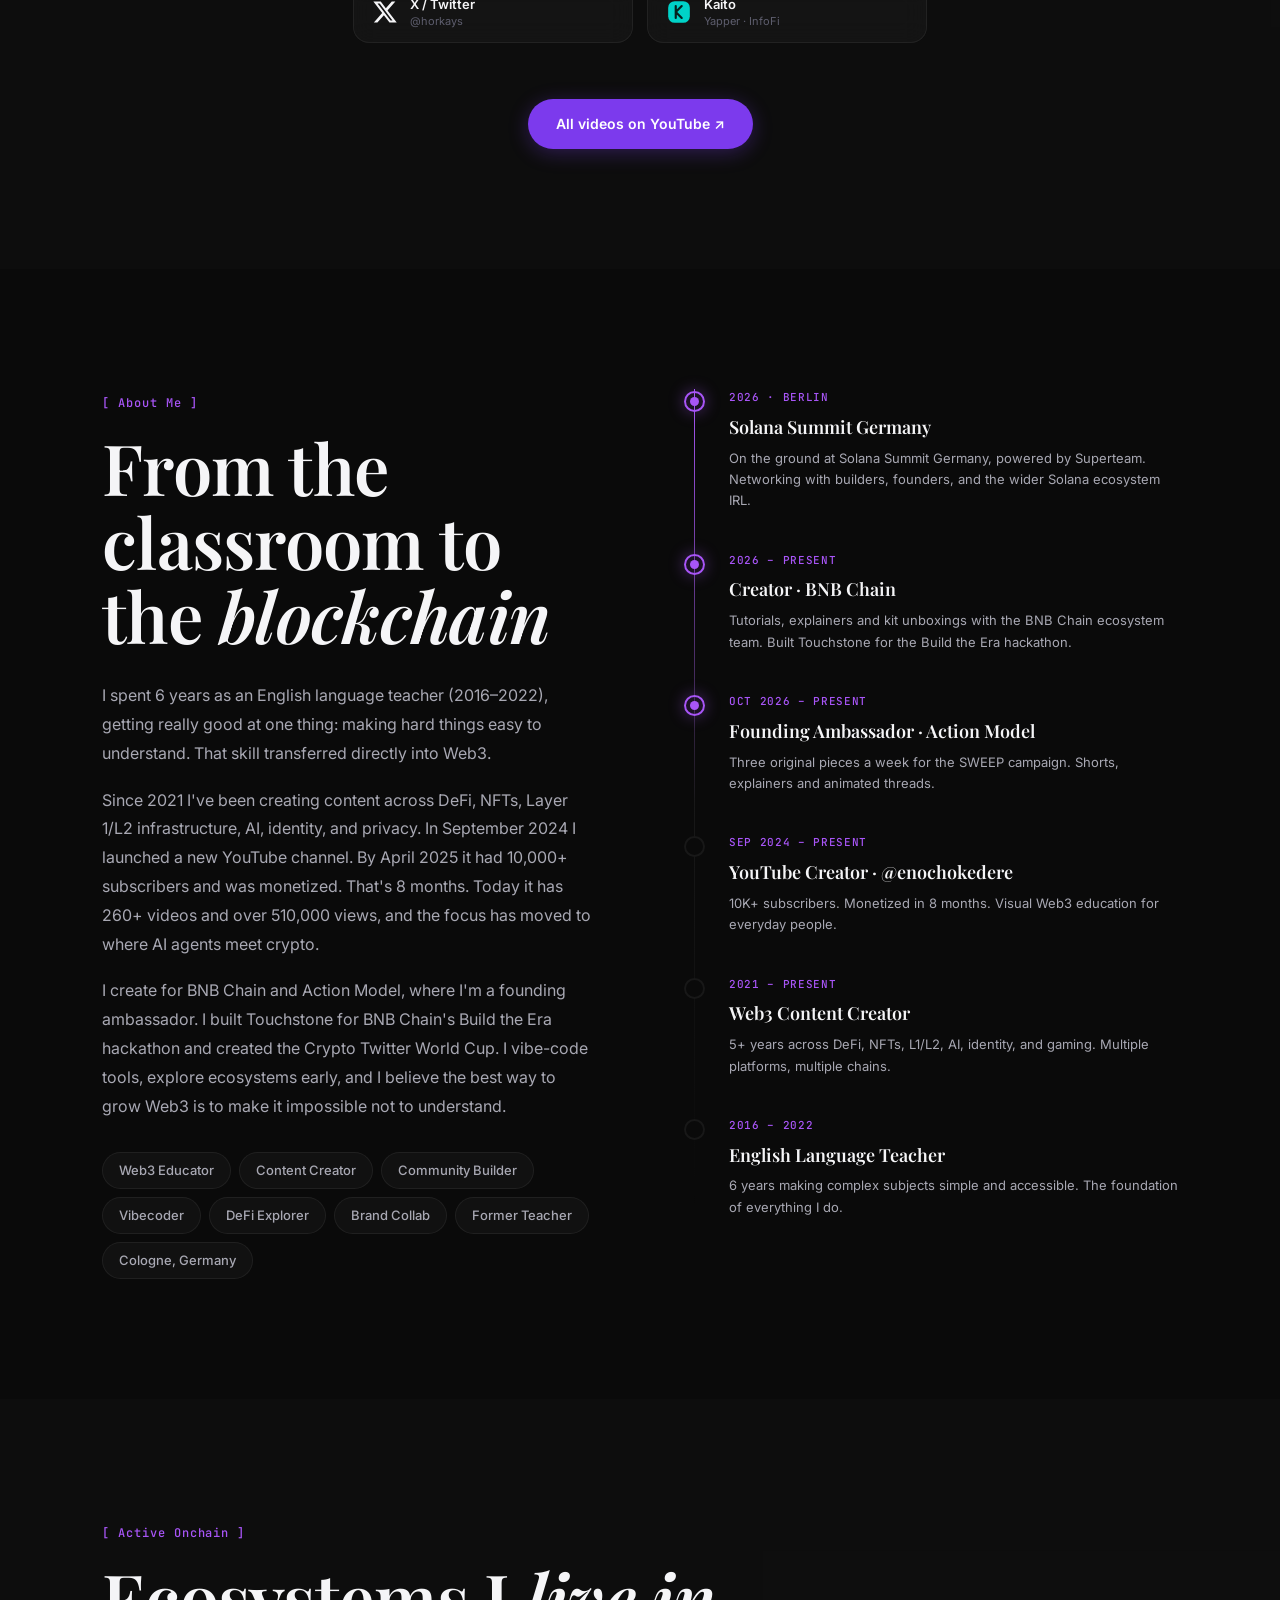
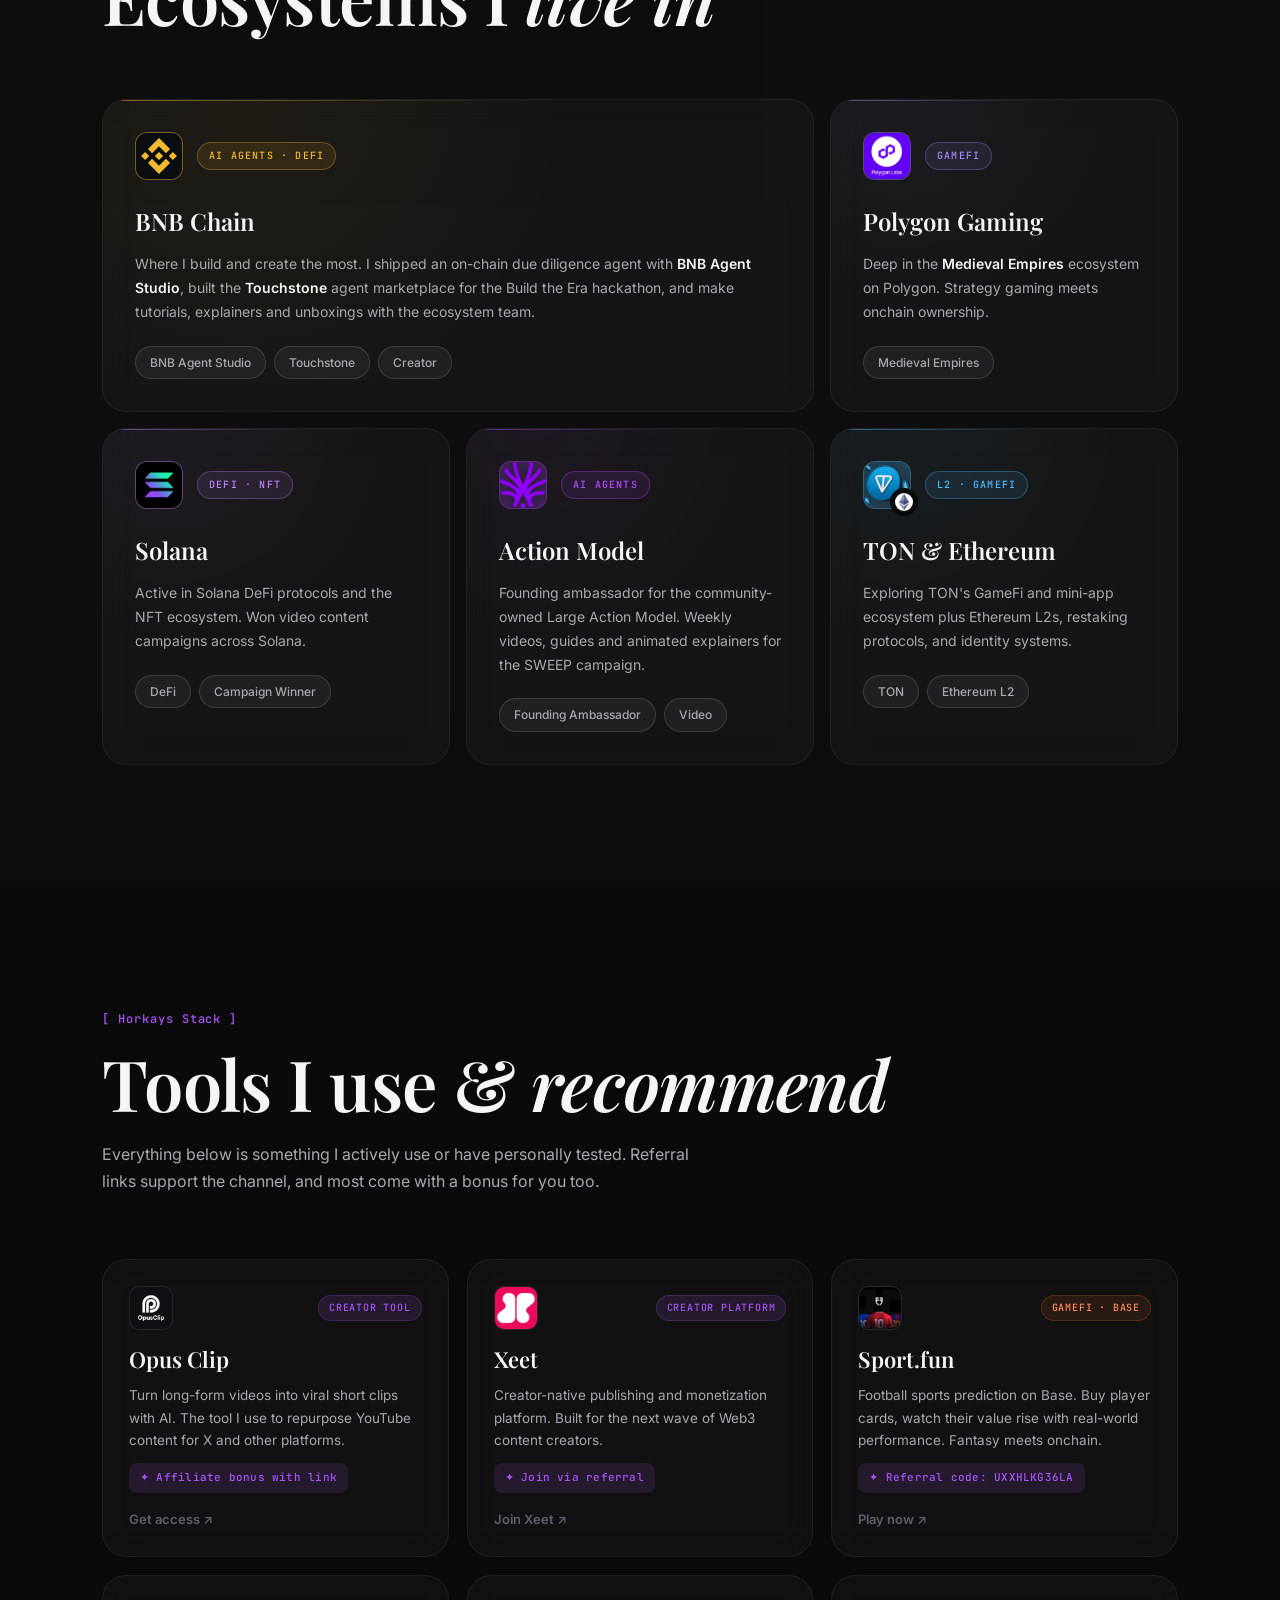
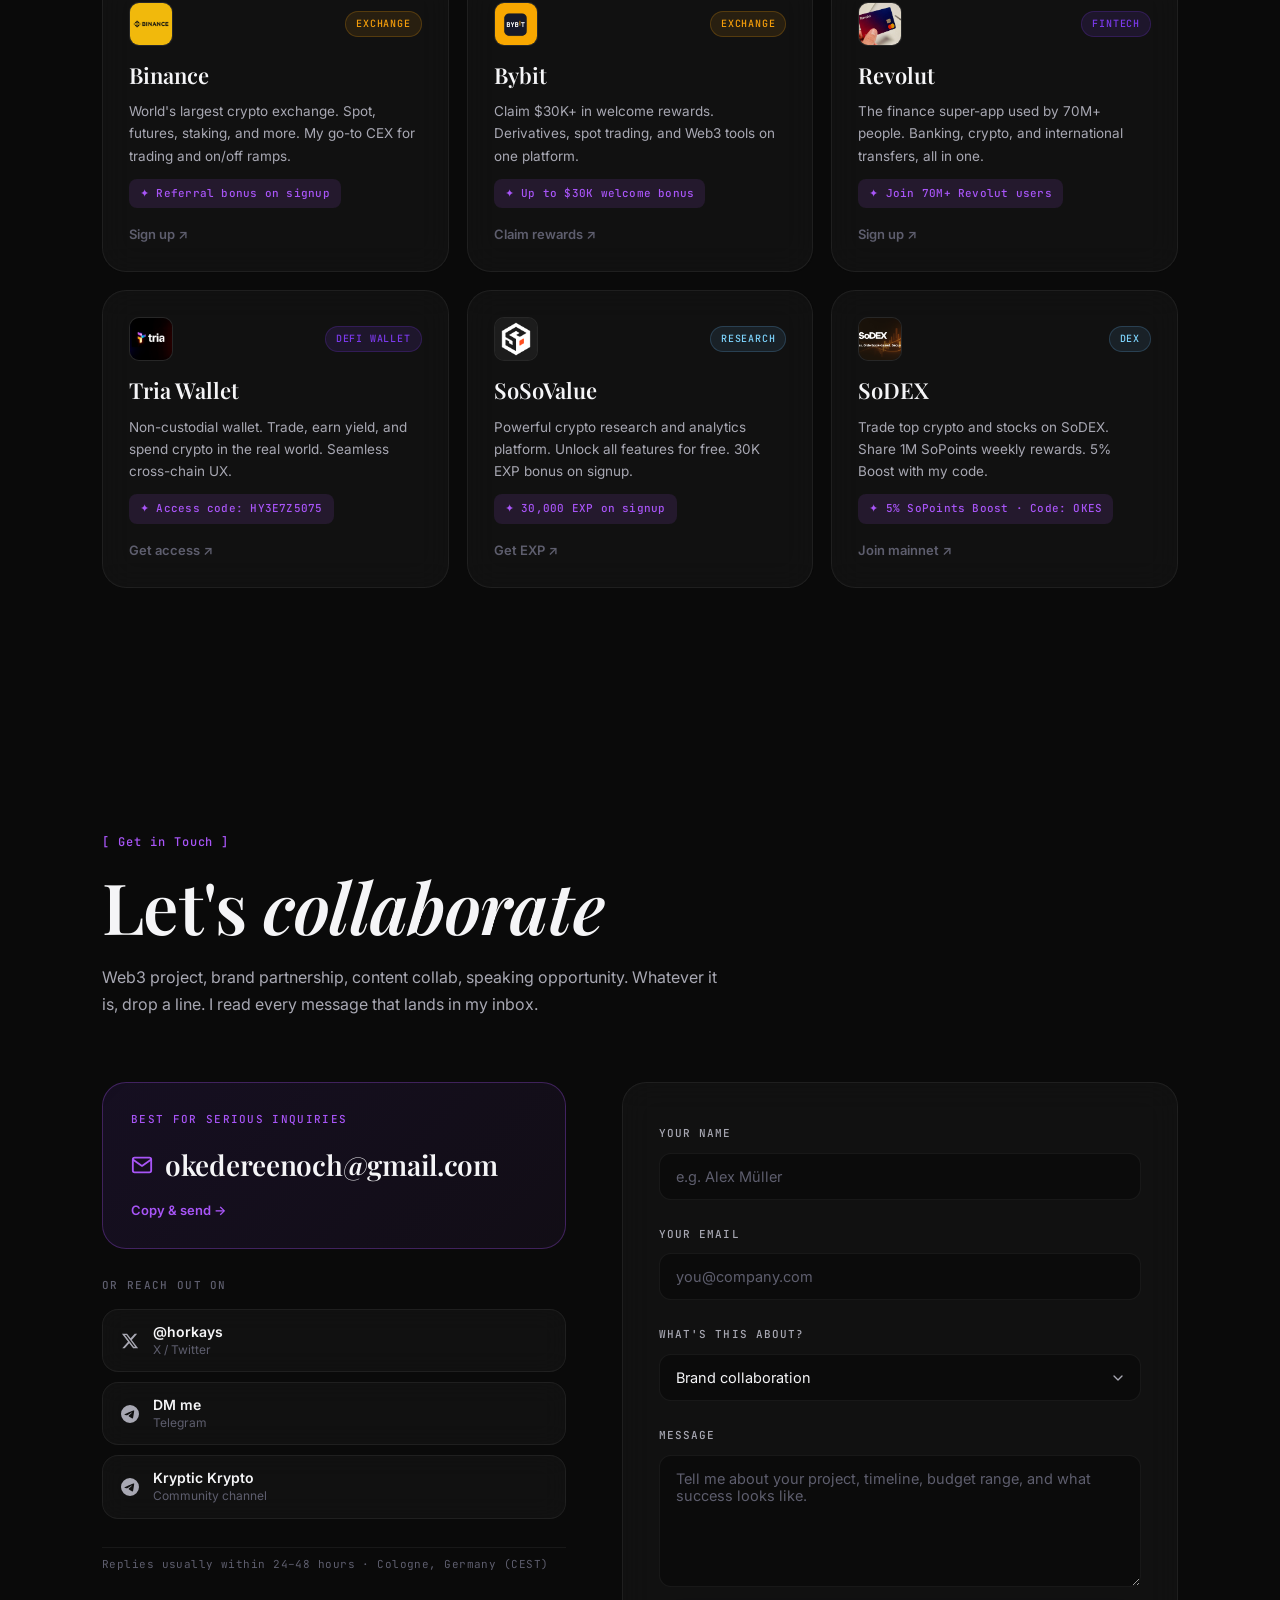
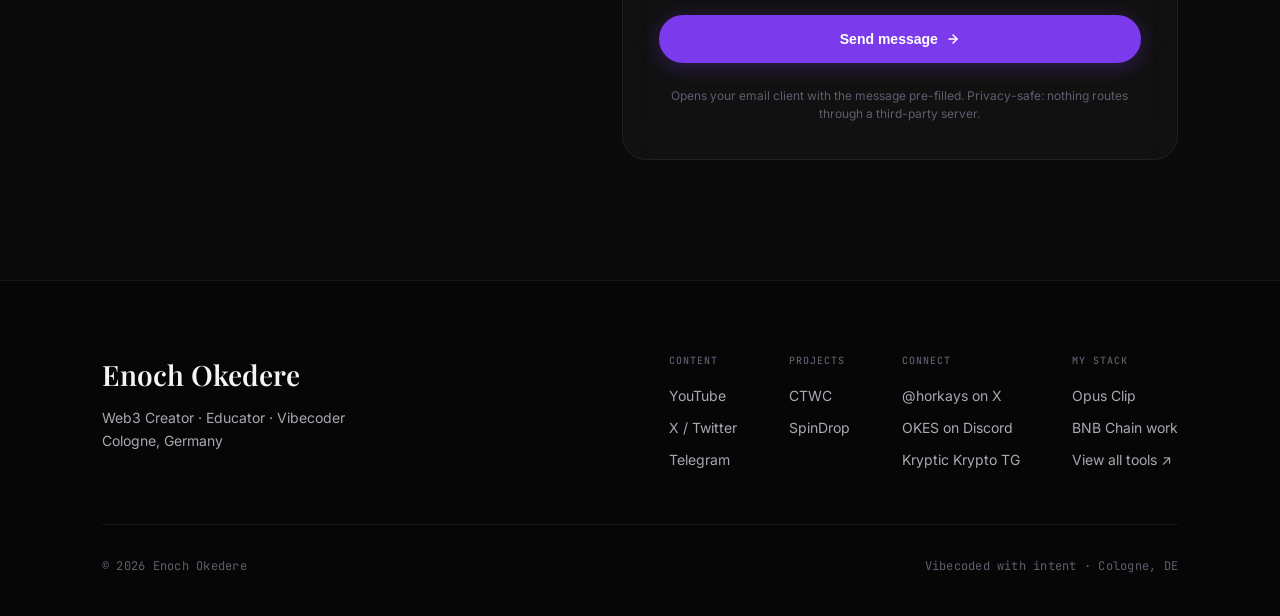
==== commit f567ab80: "Add BNB Chain work page, refresh ecosystems Add /bnb page with BNB Chain videos, unboxings and the T" ====
--- a/index.html
+++ b/index.html
@@ -167,18 +167,16 @@
       <div class="marquee-viewport">
         <div class="marquee-track">
           <!-- Set 1 -->
-          <div class="m-item"><span class="m-mark" data-brand="billions"><img src="assets/icons/billions.png" alt="" loading="lazy" /></span><span class="m-name">Billions Network</span></div>
-          <div class="m-item"><span class="m-mark" data-brand="kiichain"><img src="assets/icons/kiichain.png" alt="" loading="lazy" /></span><span class="m-name">KiiChain</span></div>
+          <div class="m-item"><span class="m-mark" data-brand="bnb"><img src="assets/icons/bnb.svg" alt="" loading="lazy" /></span><span class="m-name">BNB Chain</span></div>
+          <div class="m-item"><span class="m-mark" data-brand="actionmodel"><img src="assets/icons/actionmodel.png" alt="" loading="lazy" /></span><span class="m-name">Action Model</span></div>
           <div class="m-item"><span class="m-mark" data-brand="solana"><img src="assets/icons/solana.jpg" alt="" loading="lazy" /></span><span class="m-name">Solana</span></div>
-          <div class="m-item"><span class="m-mark" data-brand="abstract"><img src="assets/icons/abstract.jpg" alt="" loading="lazy" /></span><span class="m-name">Abstract</span></div>
           <div class="m-item"><span class="m-mark" data-brand="polygon"><img src="assets/icons/polygon.jpeg" alt="" loading="lazy" /></span><span class="m-name">Polygon</span></div>
           <div class="m-item"><span class="m-mark" data-brand="ton"><img src="assets/icons/TON.webp" alt="" loading="lazy" /></span><span class="m-name">TON</span></div>
           <div class="m-item"><span class="m-mark" data-brand="ethereum"><img src="assets/icons/ethereum.png" alt="" loading="lazy" /></span><span class="m-name">Ethereum</span></div>
           <!-- Set 2 (duplicate for seamless loop) -->
-          <div class="m-item" aria-hidden="true"><span class="m-mark" data-brand="billions"><img src="assets/icons/billions.png" alt="" loading="lazy" /></span><span class="m-name">Billions Network</span></div>
-          <div class="m-item" aria-hidden="true"><span class="m-mark" data-brand="kiichain"><img src="assets/icons/kiichain.png" alt="" loading="lazy" /></span><span class="m-name">KiiChain</span></div>
+          <div class="m-item" aria-hidden="true"><span class="m-mark" data-brand="bnb"><img src="assets/icons/bnb.svg" alt="" loading="lazy" /></span><span class="m-name">BNB Chain</span></div>
+          <div class="m-item" aria-hidden="true"><span class="m-mark" data-brand="actionmodel"><img src="assets/icons/actionmodel.png" alt="" loading="lazy" /></span><span class="m-name">Action Model</span></div>
           <div class="m-item" aria-hidden="true"><span class="m-mark" data-brand="solana"><img src="assets/icons/solana.jpg" alt="" loading="lazy" /></span><span class="m-name">Solana</span></div>
-          <div class="m-item" aria-hidden="true"><span class="m-mark" data-brand="abstract"><img src="assets/icons/abstract.jpg" alt="" loading="lazy" /></span><span class="m-name">Abstract</span></div>
           <div class="m-item" aria-hidden="true"><span class="m-mark" data-brand="polygon"><img src="assets/icons/polygon.jpeg" alt="" loading="lazy" /></span><span class="m-name">Polygon</span></div>
           <div class="m-item" aria-hidden="true"><span class="m-mark" data-brand="ton"><img src="assets/icons/TON.webp" alt="" loading="lazy" /></span><span class="m-name">TON</span></div>
           <div class="m-item" aria-hidden="true"><span class="m-mark" data-brand="ethereum"><img src="assets/icons/ethereum.png" alt="" loading="lazy" /></span><span class="m-name">Ethereum</span></div>
@@ -204,8 +202,8 @@
           <span class="stat-label">Videos Published</span>
         </div>
         <div class="stat-item">
-          <span class="stat-num">5×</span>
-          <span class="stat-label">Yapper of the Week</span>
+          <span class="stat-num">6K+</span>
+          <span class="stat-label">Followers on X</span>
         </div>
       </div>
     </div>
@@ -296,44 +294,44 @@
           </div>
         </div>
 
-        <!-- Billions Network -->
-        <div class="work-card" data-cat="community brand" data-brand="billions">
-          <a href="https://x.com/billions_ntwk/status/1974173767548248418" target="_blank" rel="noopener" class="wc-visual">
-            <img src="assets/icons/billions-wallpaper.png" alt="Billions Network" class="wc-visual-img" loading="lazy" />
+        <!-- Touchstone (BNB Chain hackathon) -->
+        <div class="work-card" data-cat="vibe-coded brand" data-brand="bnb">
+          <a href="https://horkays-degen.github.io/touchstone/" target="_blank" rel="noopener" class="wc-visual">
+            <img src="assets/icons/touchstone-landing.png" alt="Touchstone agent marketplace on BNB Chain" class="wc-visual-img" loading="lazy" />
             <div class="wc-visual-overlay"></div>
-            <span class="wc-visual-pill">5× YAPPER</span>
+            <span class="wc-visual-pill">BNB CHAIN · HACKATHON</span>
           </a>
           <div class="wc-info">
             <div class="wc-meta">
-              <span class="wc-tag">Community</span>
-              <span class="wc-tag">Intern</span>
-              <span class="wc-year">2026 – Present</span>
-            </div>
-            <h3 class="wc-title">Billions Network</h3>
-            <p class="wc-desc">Community Intern for one of Crypto Twitter's most active Web3 communities. 5× Yapper of the Week, featured by the official account for educational content.</p>
-            <a href="https://x.com/billions_ntwk/status/1974173767548248418" target="_blank" rel="noopener" class="wc-cta">
-              View featured post ↗
+              <span class="wc-tag live-tag">● Live</span>
+              <span class="wc-tag">Vibe Coded</span>
+              <span class="wc-year">2026</span>
+            </div>
+            <h3 class="wc-title">Touchstone</h3>
+            <p class="wc-desc">A trust-first marketplace for AI agents on BNB Chain, built for the Build the Era hackathon. It ranks registered agents by on-chain evidence and runs a real hire from quote to delivered report.</p>
+            <a href="https://horkays-degen.github.io/touchstone/" target="_blank" rel="noopener" class="wc-cta">
+              Open Touchstone ↗
             </a>
           </div>
         </div>
 
-        <!-- KiiChain & Multi-Chain -->
-        <div class="work-card" data-cat="brand" data-brand="kiichain">
-          <div class="wc-visual">
-            <img src="assets/icons/kiichain.png" alt="KiiChain" class="wc-visual-img wc-visual-img-contain" loading="lazy" />
+        <!-- BNB Chain content -->
+        <div class="work-card" data-cat="brand" data-brand="bnb">
+          <a href="/bnb" class="wc-visual">
+            <img src="assets/icons/bnb.svg" alt="BNB Chain" class="wc-visual-img wc-visual-img-contain" loading="lazy" />
             <div class="wc-visual-overlay"></div>
-            <span class="wc-visual-pill">KII · MULTI-CHAIN</span>
-          </div>
+            <span class="wc-visual-pill">BNB CHAIN · CREATOR</span>
+          </a>
           <div class="wc-info">
             <div class="wc-meta">
               <span class="wc-tag">Brand Collab</span>
-              <span class="wc-tag">Video Campaign</span>
+              <span class="wc-tag">Video</span>
               <span class="wc-year">2026 – Present</span>
             </div>
-            <h3 class="wc-title">KiiChain &amp; Multi-Chain</h3>
-            <p class="wc-desc">Brand collaborator and video campaign creator for KiiChain and multiple Web3 protocols. Won campaigns across Solana, Polygon, and TON.</p>
-            <a href="#" class="wc-cta wc-cta-static">
-              Solana · Polygon · TON · KII
+            <h3 class="wc-title">BNB Chain</h3>
+            <p class="wc-desc">Creator working with the BNB Chain ecosystem team. A no-code BNB Agent Studio tutorial, a tokenized stocks explainer, merch kit unboxings, and agent economy threads.</p>
+            <a href="/bnb" class="wc-cta">
+              See the BNB Chain work ↗
             </a>
           </div>
         </div>
@@ -501,7 +499,7 @@
           <div class="about-body">
             <p>I spent 6 years as an English language teacher (2016–2022), getting really good at one thing: making hard things easy to understand. That skill transferred directly into Web3.</p>
             <p>Since 2021 I've been creating content across DeFi, NFTs, Layer 1/L2 infrastructure, AI, identity, and privacy. In September 2024 I launched a new YouTube channel. By April 2025 it had 10,000+ subscribers and was monetized. That's 8 months. Today it has 260+ videos and over 510,000 views, and the focus has moved to where AI agents meet crypto.</p>
-            <p>I'm a community intern at Billions Network, a brand collaborator for KiiChain and other protocols, and the creator of the Crypto Twitter World Cup. I vibe-code tools, explore ecosystems early, and I believe the best way to grow Web3 is to make it impossible not to understand.</p>
+            <p>I create for BNB Chain and Action Model, where I'm a founding ambassador. I built Touchstone for BNB Chain's Build the Era hackathon and created the Crypto Twitter World Cup. I vibe-code tools, explore ecosystems early, and I believe the best way to grow Web3 is to make it impossible not to understand.</p>
           </div>
           <div class="about-tags">
             <span>Web3 Educator</span>
@@ -528,16 +526,16 @@
               <div class="tl-dot active"></div>
               <div class="tl-content">
                 <span class="tl-date">2026 – Present</span>
-                <h4>Community Intern · Billions Network</h4>
-                <p>Supporting ecosystem growth, content strategy, and social engagement. 5× Yapper of the Week.</p>
+                <h4>Creator · BNB Chain</h4>
+                <p>Tutorials, explainers and kit unboxings with the BNB Chain ecosystem team. Built Touchstone for the Build the Era hackathon.</p>
               </div>
             </div>
             <div class="tl-item">
               <div class="tl-dot active"></div>
               <div class="tl-content">
-                <span class="tl-date">2026 – Present</span>
-                <h4>Brand Collaborator · KiiChain & Protocols</h4>
-                <p>Video campaigns and brand awareness across KiiChain, Solana, Polygon, and TON.</p>
+                <span class="tl-date">Oct 2026 – Present</span>
+                <h4>Founding Ambassador · Action Model</h4>
+                <p>Three original pieces a week for the SWEEP campaign. Shorts, explainers and animated threads.</p>
               </div>
             </div>
             <div class="tl-item">
@@ -585,19 +583,20 @@
 
       <div class="eco-grid">
 
-        <!-- Abstract (Featured) -->
-        <div class="eco-card eco-featured" data-chain="abstract">
+        <!-- BNB Chain (Featured) -->
+        <div class="eco-card eco-featured" data-chain="bnb">
           <div class="eco-head">
             <div class="eco-icon">
-              <img src="assets/icons/abstract.jpg" alt="Abstract" loading="lazy" />
-            </div>
-            <div class="eco-label">GameFi</div>
-          </div>
-          <h3 class="eco-name">Abstract Ecosystem</h3>
-          <p class="eco-desc">Actively playing and farming in the Abstract blockchain gaming ecosystem, including <strong>Onchain Heroes</strong> and <strong>Tollan Universe</strong>. Exploring GameFi from the inside.</p>
+              <img src="assets/icons/bnb.svg" alt="BNB Chain" loading="lazy" />
+            </div>
+            <div class="eco-label">AI Agents · DeFi</div>
+          </div>
+          <h3 class="eco-name">BNB Chain</h3>
+          <p class="eco-desc">Where I build and create the most. I shipped an on-chain due diligence agent with <strong>BNB Agent Studio</strong>, built the <strong>Touchstone</strong> agent marketplace for the Build the Era hackathon, and make tutorials, explainers and unboxings with the ecosystem team.</p>
           <div class="eco-games">
-            <div class="game-pill">Onchain Heroes</div>
-            <div class="game-pill">Tollan Universe</div>
+            <div class="game-pill">BNB Agent Studio</div>
+            <div class="game-pill">Touchstone</div>
+            <div class="game-pill">Creator</div>
           </div>
         </div>
 
@@ -616,22 +615,6 @@
           </div>
         </div>
 
-        <!-- KiiChain -->
-        <div class="eco-card" data-chain="kiichain">
-          <div class="eco-head">
-            <div class="eco-icon">
-              <img src="assets/icons/kiichain.png" alt="KiiChain" loading="lazy" />
-            </div>
-            <div class="eco-label">Layer 1</div>
-          </div>
-          <h3 class="eco-name">KiiChain</h3>
-          <p class="eco-desc">Early explorer and brand partner. Video campaigns, ecosystem education, and community onboarding from genesis.</p>
-          <div class="eco-games">
-            <div class="game-pill">Brand Partner</div>
-            <div class="game-pill">Early Explorer</div>
-          </div>
-        </div>
-
         <!-- Solana -->
         <div class="eco-card" data-chain="solana">
           <div class="eco-head">
@@ -648,19 +631,19 @@
           </div>
         </div>
 
-        <!-- Billions -->
-        <div class="eco-card" data-chain="billions">
+        <!-- Action Model -->
+        <div class="eco-card" data-chain="actionmodel">
           <div class="eco-head">
             <div class="eco-icon">
-              <img src="assets/icons/billions.png" alt="Billions Network" loading="lazy" />
-            </div>
-            <div class="eco-label">Identity</div>
-          </div>
-          <h3 class="eco-name">Billions Network</h3>
-          <p class="eco-desc">Privacy-first human verification. Creating educational content, onboarding users, and helping grow the network toward hundreds of millions of verified users.</p>
+              <img src="assets/icons/actionmodel.png" alt="Action Model" loading="lazy" />
+            </div>
+            <div class="eco-label">AI Agents</div>
+          </div>
+          <h3 class="eco-name">Action Model</h3>
+          <p class="eco-desc">Founding ambassador for the community-owned Large Action Model. Weekly videos, guides and animated explainers for the SWEEP campaign.</p>
           <div class="eco-games">
-            <div class="game-pill">2.4M+ Users</div>
-            <div class="game-pill">Intern</div>
+            <div class="game-pill">Founding Ambassador</div>
+            <div class="game-pill">Video</div>
           </div>
         </div>
 
@@ -771,18 +754,6 @@
           <p class="sk-desc">The finance super-app used by 70M+ people. Banking, crypto, and international transfers, all in one.</p>
           <div class="sk-bonus">✦ Join 70M+ Revolut users</div>
           <span class="sk-cta">Sign up ↗</span>
-        </a>
-
-        <!-- Billions Wallet -->
-        <a href="https://wallet.billions.network/ref/UK3TNHFBOW" target="_blank" rel="noopener" class="stack-card reveal">
-          <div class="sk-top">
-            <span class="sk-icon"><img src="assets/icons/billions.png" alt="Billions Wallet" loading="lazy" /></span>
-            <span class="sk-cat sk-cat-identity">Identity</span>
-          </div>
-          <h3 class="sk-name">Billions Wallet</h3>
-          <p class="sk-desc">First human &amp; AI network. ZK proofs, privacy-first identity. Get rewarded just for being a verified human.</p>
-          <div class="sk-bonus">✦ Limited referral rewards</div>
-          <span class="sk-cta">Join network ↗</span>
         </a>
 
         <!-- Tria Wallet -->
@@ -959,7 +930,7 @@
           <div class="fl-col">
             <span class="fl-head">My Stack</span>
             <a href="https://www.opus.pro/?via=okes" target="_blank" rel="noopener">Opus Clip</a>
-            <a href="https://wallet.billions.network/ref/UK3TNHFBOW" target="_blank" rel="noopener">Billions Wallet</a>
+            <a href="/bnb">BNB Chain work</a>
             <a href="#stack">View all tools ↗</a>
           </div>
         </div>
--- a/styles.css
+++ b/styles.css
@@ -596,6 +596,8 @@
 /* Per-brand color treatment */
 .m-mark[data-brand="billions"]  { background: rgba(168,85,247,0.12); border: 1px solid rgba(168,85,247,0.45); color: #C084FC; box-shadow: 0 0 16px rgba(168,85,247,0.18) inset; }
 .m-mark[data-brand="kiichain"]  { background: rgba(20,225,225,0.10); border: 1px solid rgba(20,225,225,0.45); color: #5EEAEA; box-shadow: 0 0 16px rgba(20,225,225,0.18) inset; }
+.m-mark[data-brand="bnb"]       { background: rgba(243,186,47,0.12); border: 1px solid rgba(243,186,47,0.5); color: #F3BA2F; box-shadow: 0 0 16px rgba(243,186,47,0.2) inset; }
+.m-mark[data-brand="actionmodel"] { background: rgba(145,0,255,0.14); border: 1px solid rgba(145,0,255,0.5); color: #B24BFF; box-shadow: 0 0 16px rgba(145,0,255,0.2) inset; }
 .m-mark[data-brand="solana"]    { background: linear-gradient(135deg, rgba(153,69,255,0.20), rgba(20,241,149,0.20)); border: 1px solid rgba(153,69,255,0.45); color: #fff; box-shadow: 0 0 16px rgba(153,69,255,0.2) inset; }
 .m-mark[data-brand="abstract"]  { background: rgba(80,255,152,0.10); border: 1px solid rgba(80,255,152,0.45); color: #50FF98; box-shadow: 0 0 16px rgba(80,255,152,0.18) inset; }
 .m-mark[data-brand="polygon"]   { background: rgba(130,71,229,0.14); border: 1px solid rgba(130,71,229,0.5); color: #A78BFA; box-shadow: 0 0 16px rgba(130,71,229,0.18) inset; }
@@ -797,6 +799,7 @@
 .work-card[data-brand="spindrop"]  .wc-visual { color: #14F195; background: radial-gradient(ellipse at center, rgba(20,241,149,0.10), rgba(34,197,94,0.04) 70%); }
 .work-card[data-brand="billions"]  .wc-visual { color: #C084FC; background: radial-gradient(ellipse at center, rgba(192,132,252,0.12), rgba(124,58,237,0.05) 70%); }
 .work-card[data-brand="kiichain"]  .wc-visual { color: #5EEAEA; background: radial-gradient(ellipse at center, rgba(94,234,234,0.10), rgba(20,225,225,0.04) 70%); }
+.work-card[data-brand="bnb"]       .wc-visual { color: #F3BA2F; background: radial-gradient(ellipse at center, rgba(243,186,47,0.12), rgba(243,186,47,0.03) 70%); }
 .work-card[data-brand="football"]  .wc-visual { color: #FB923C; background: radial-gradient(ellipse at center, rgba(251,146,60,0.10), rgba(37,99,235,0.05) 70%); }
 
 /* Info area */
@@ -1258,6 +1261,8 @@
 
 /* Per-chain accent colors (sets `color` on .eco-card, used by all currentColor refs) */
 .eco-card[data-chain="abstract"]  { color: #50FF98; }
+.eco-card[data-chain="bnb"]       { color: #F3BA2F; }
+.eco-card[data-chain="actionmodel"] { color: #B24BFF; }
 .eco-card[data-chain="polygon"]   { color: #A78BFA; }
 .eco-card[data-chain="kiichain"]  { color: #5EEAEA; }
 .eco-card[data-chain="solana"]    { color: #C084FC; }
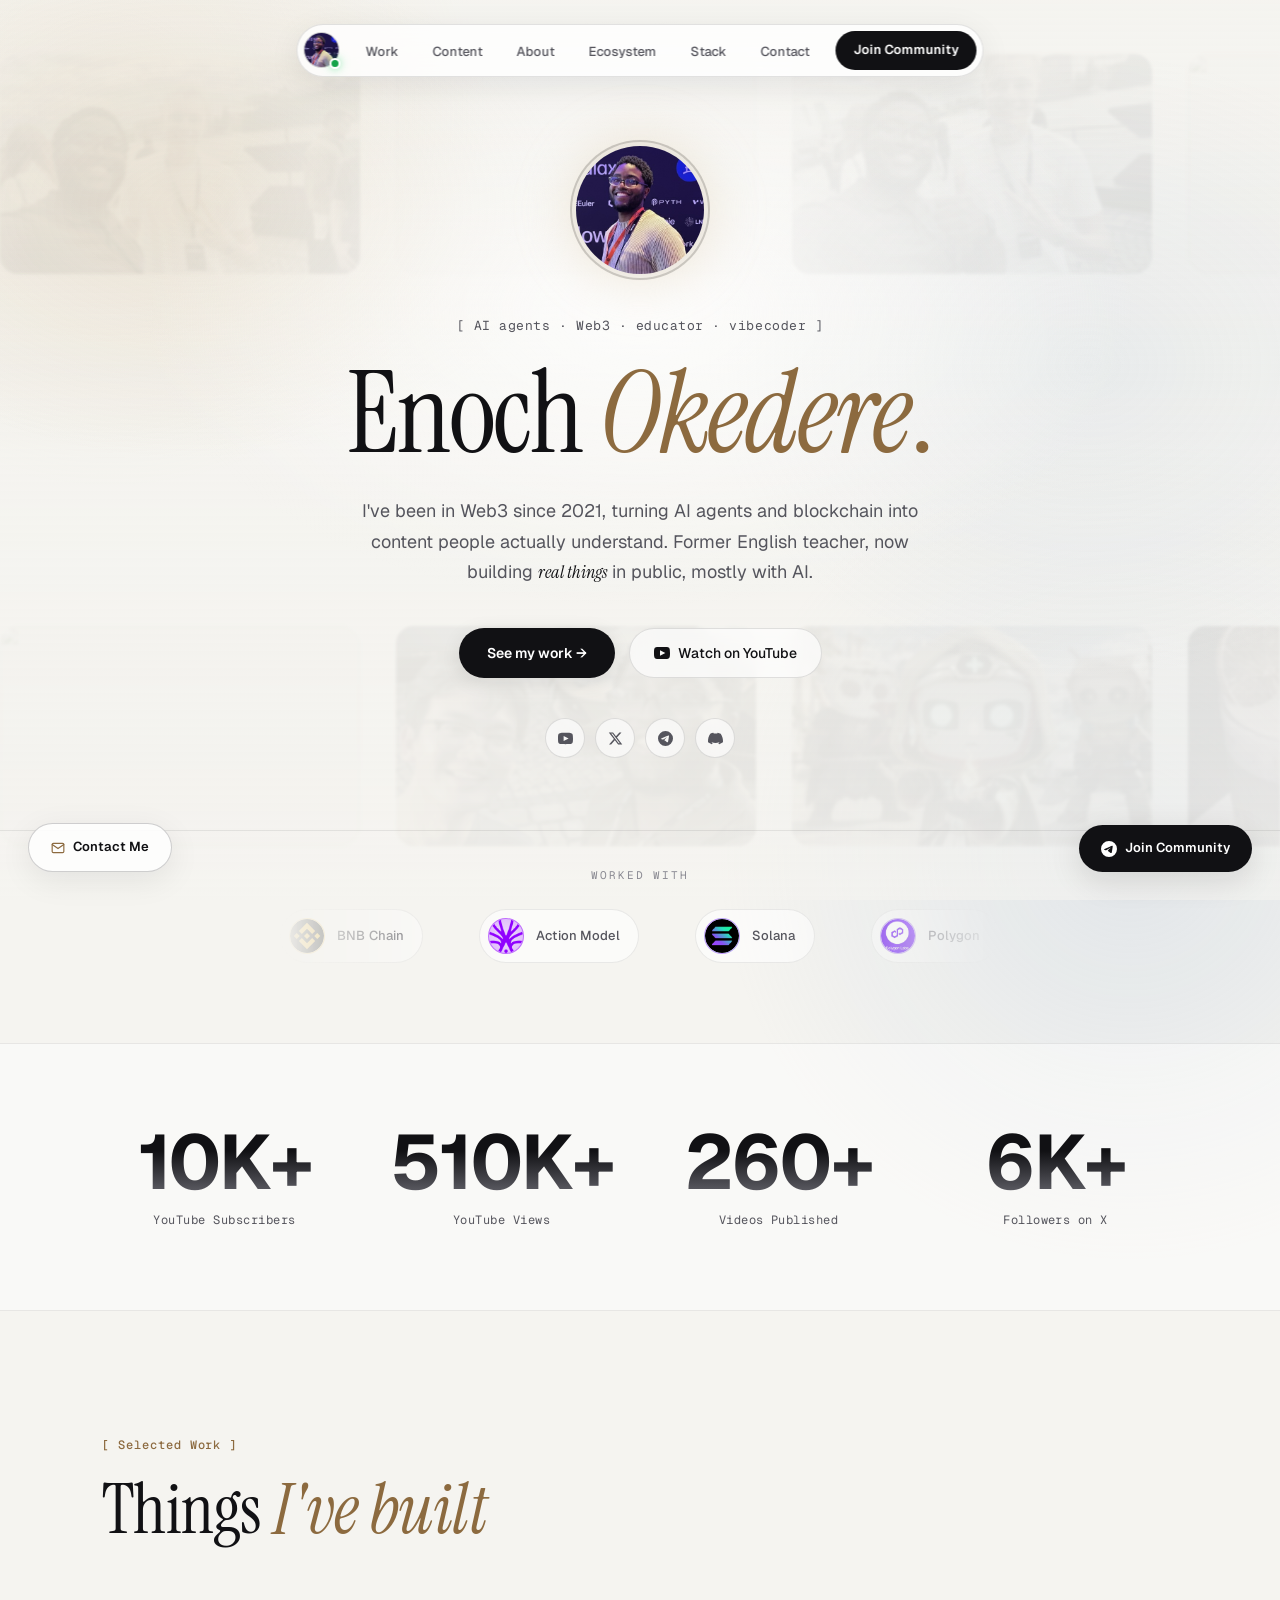
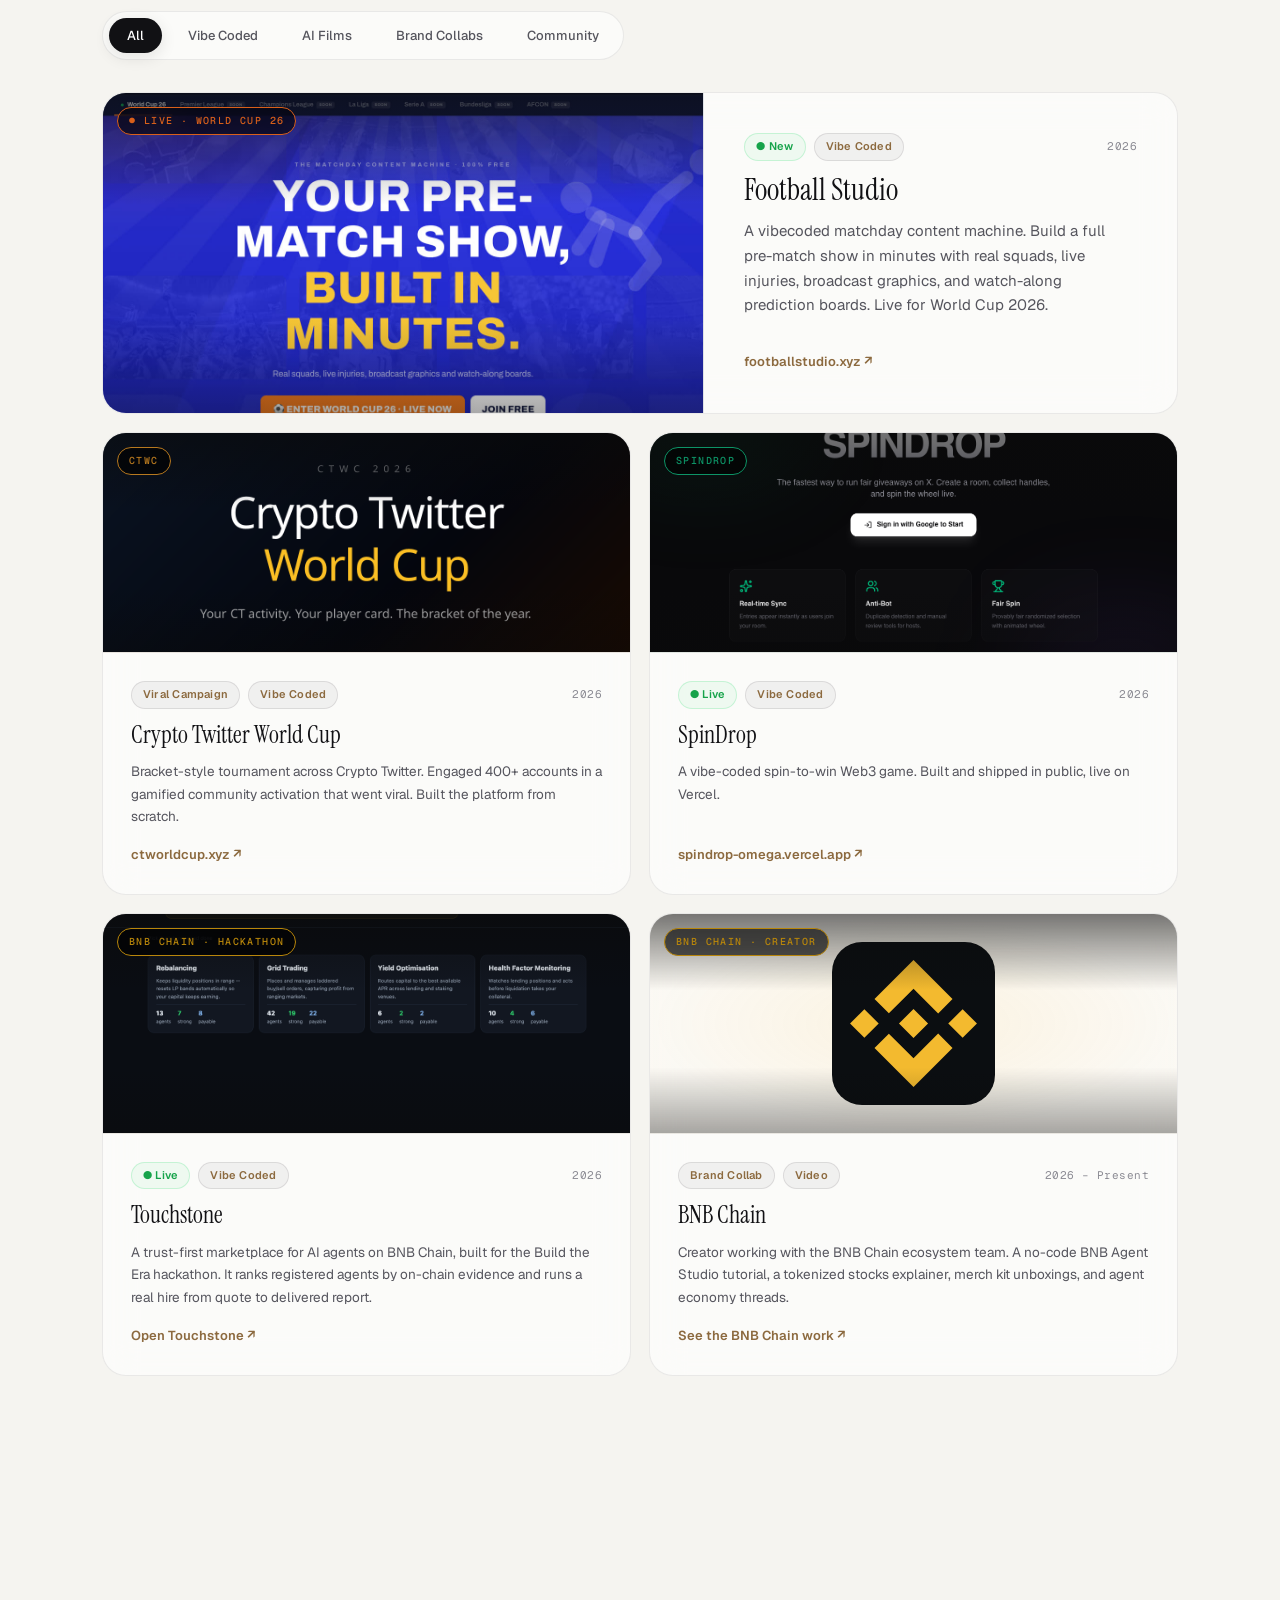
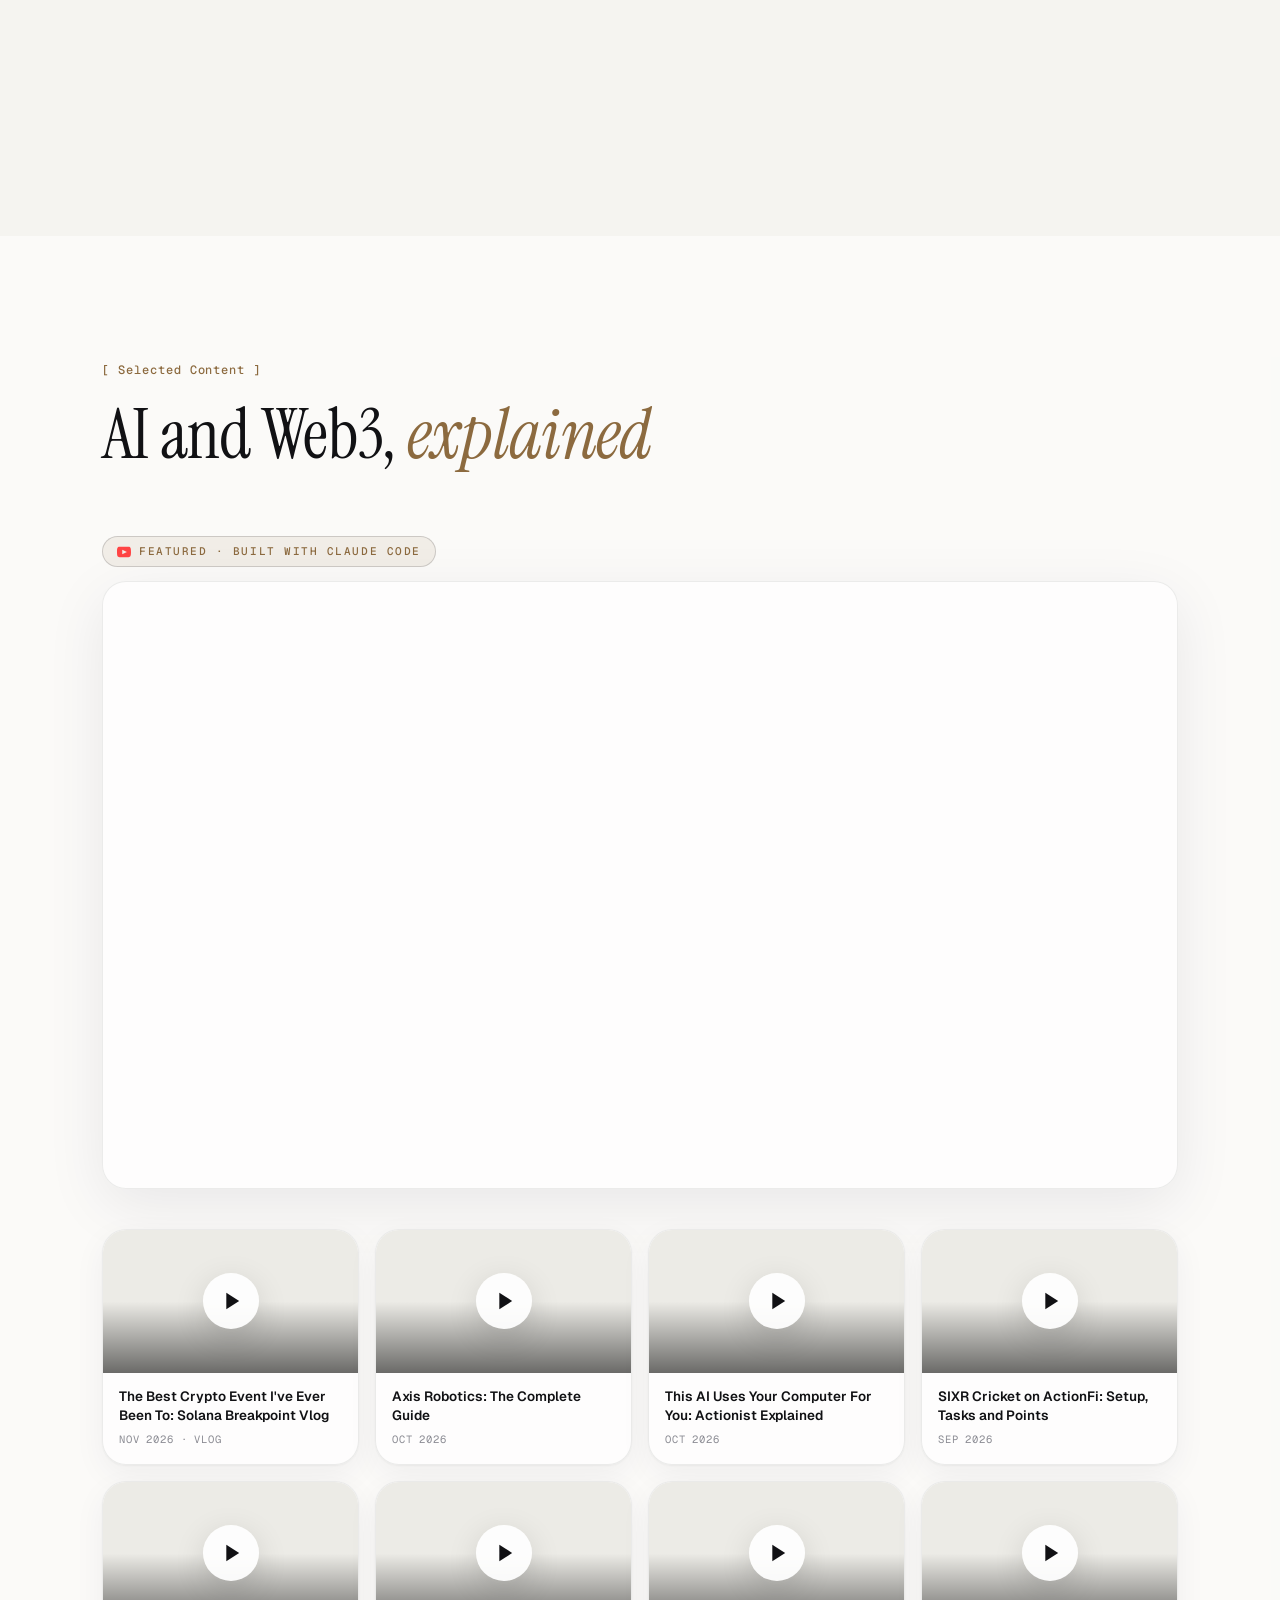
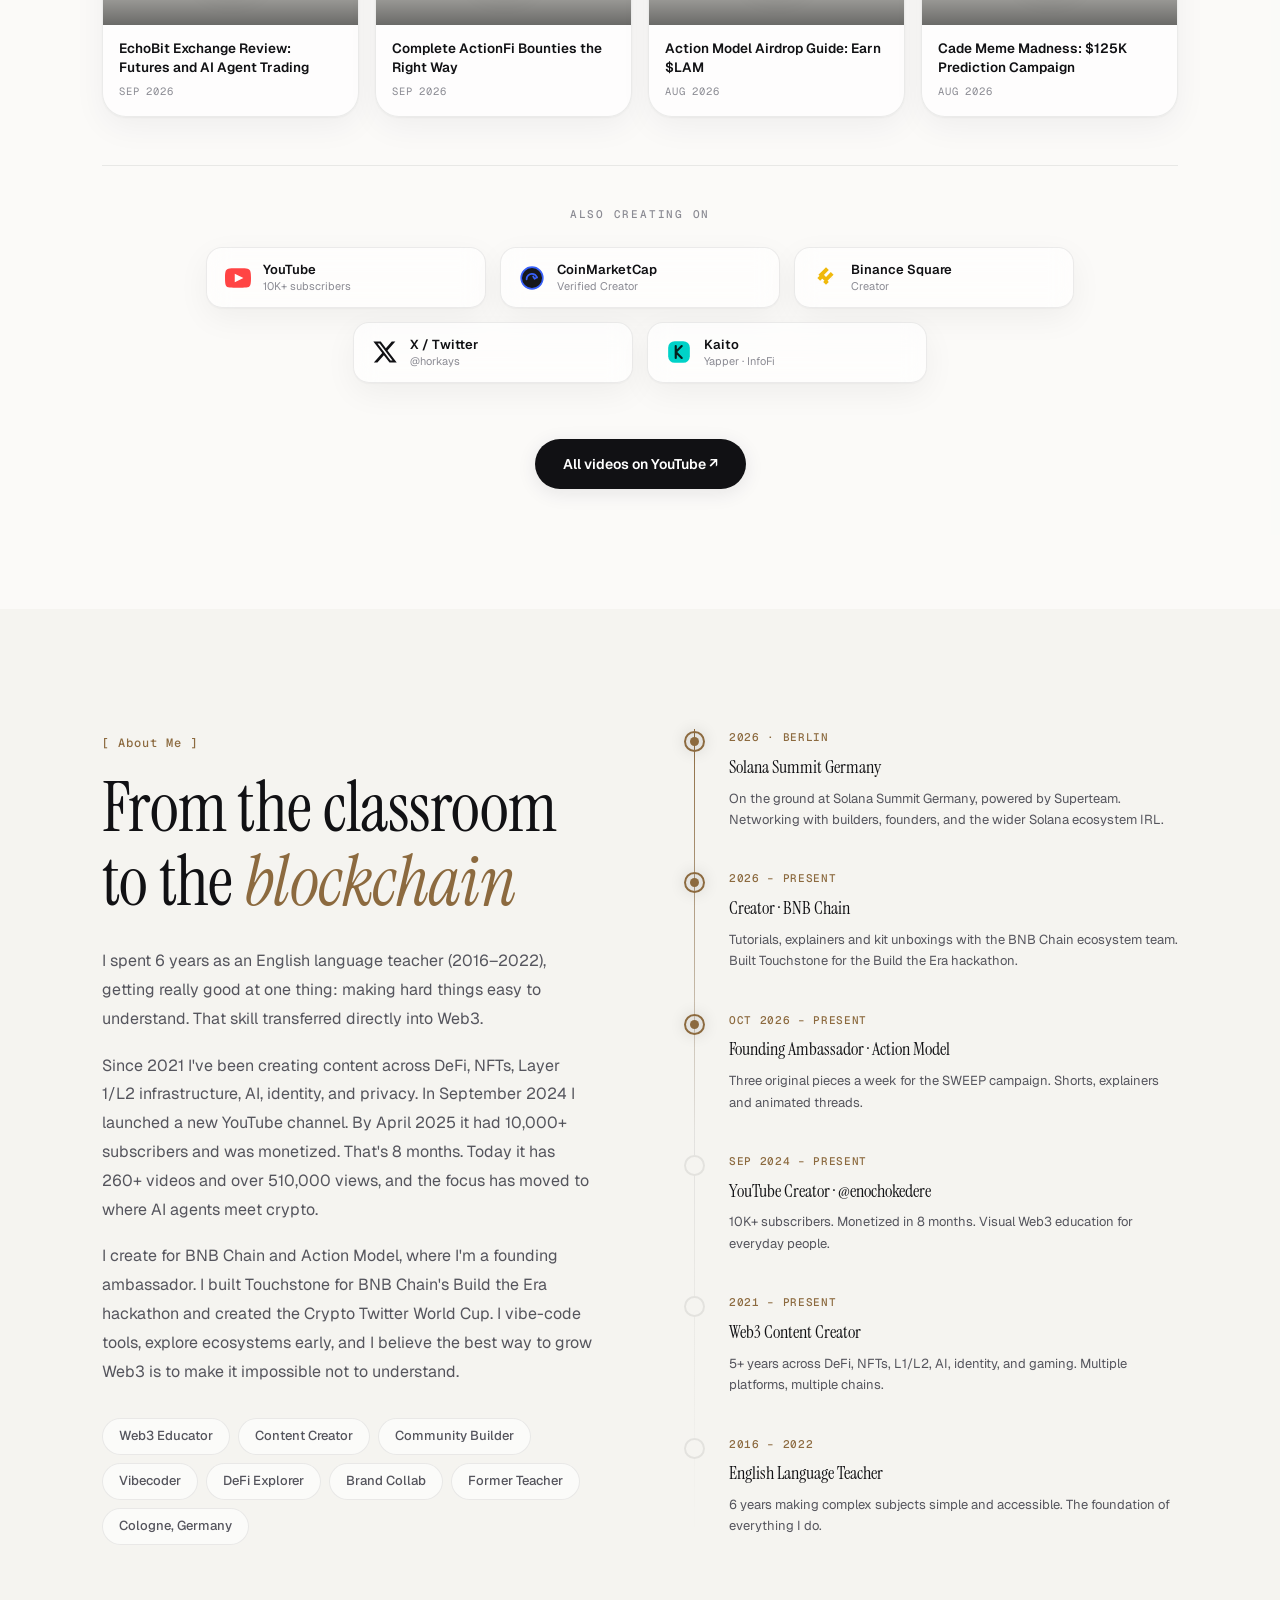
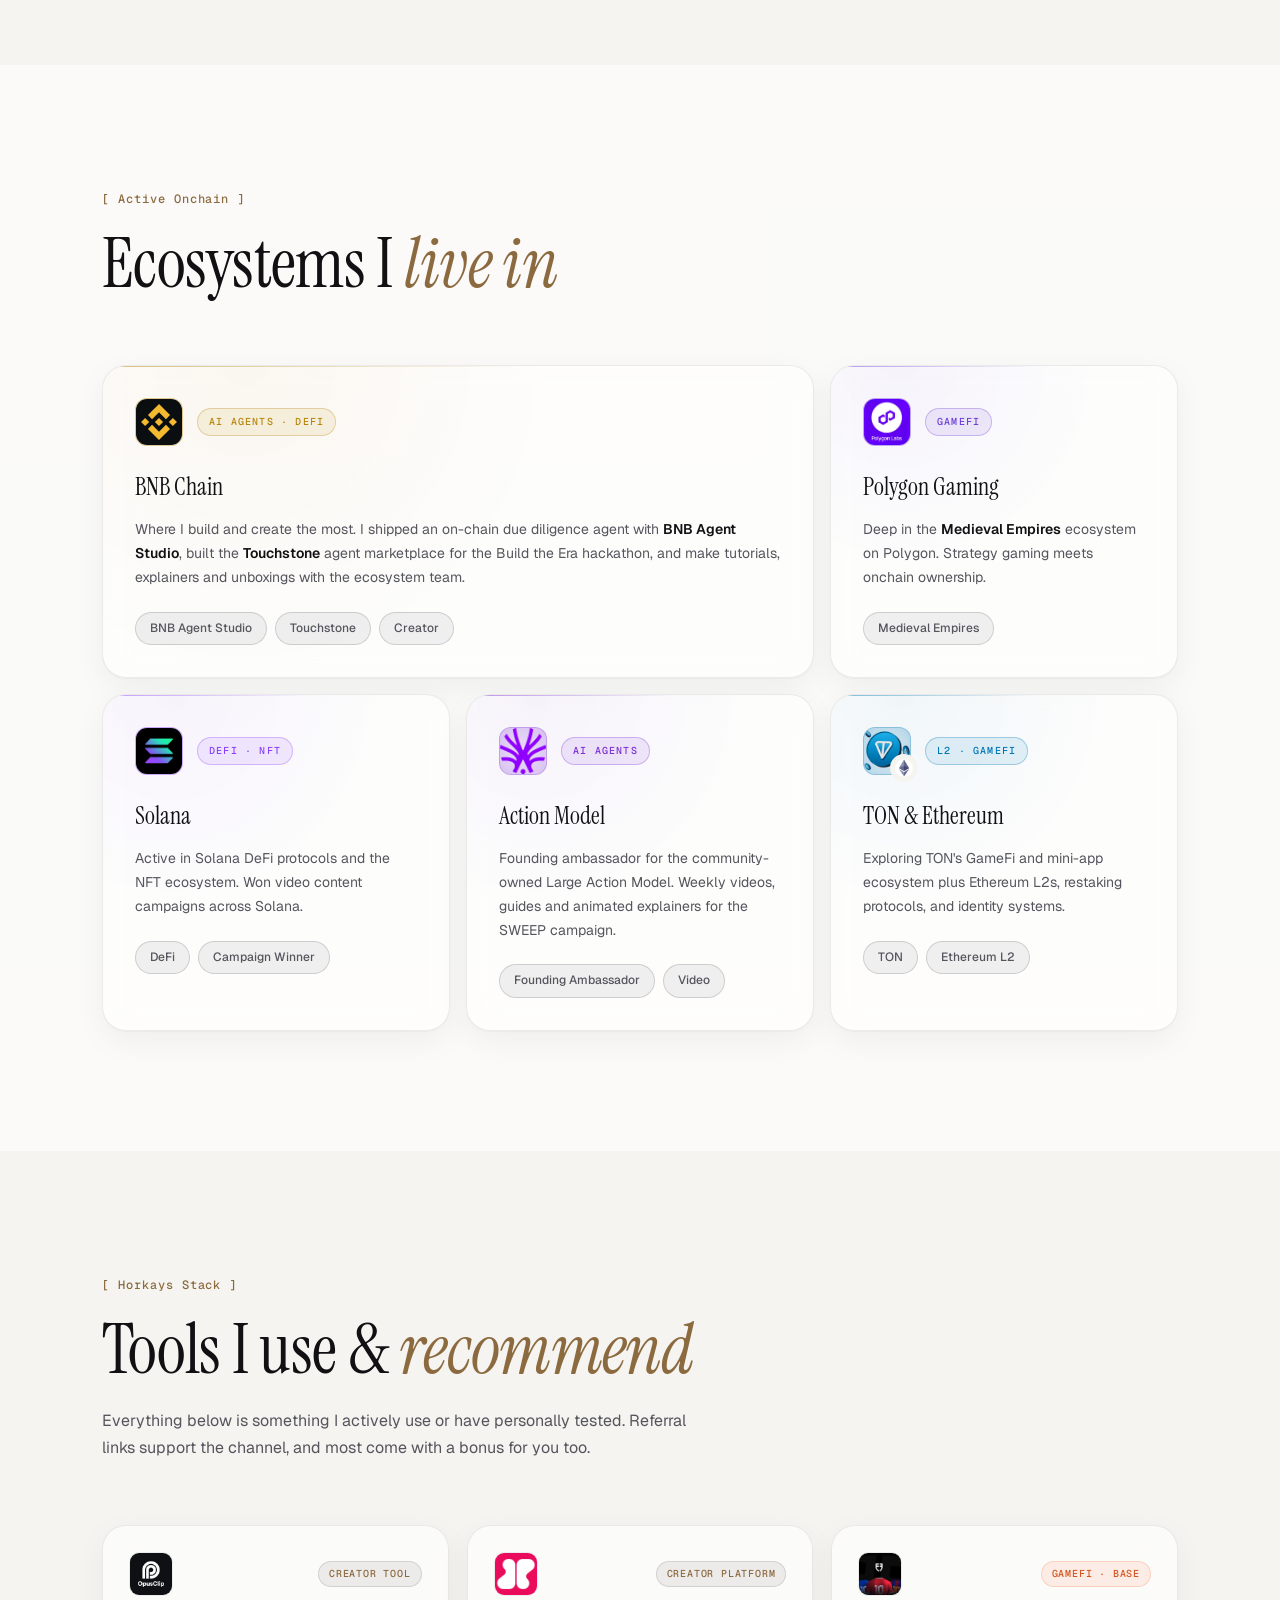
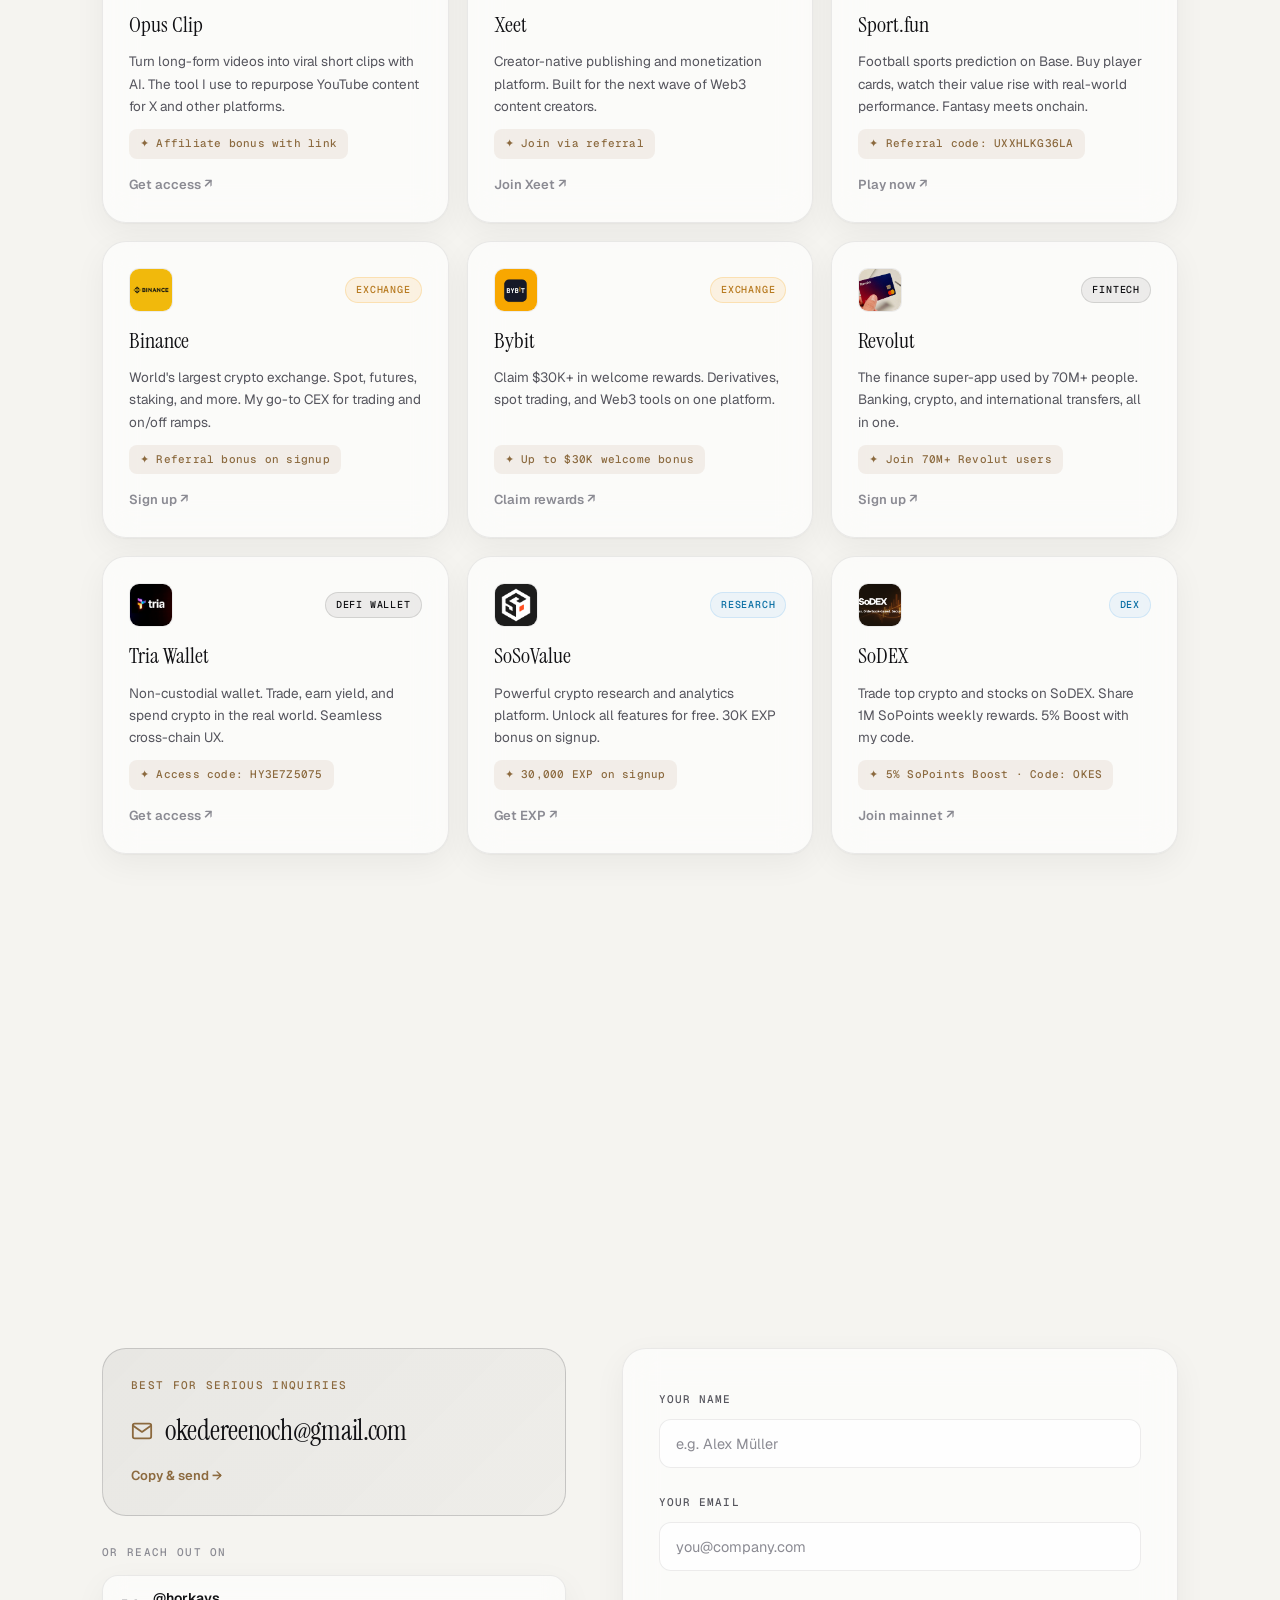
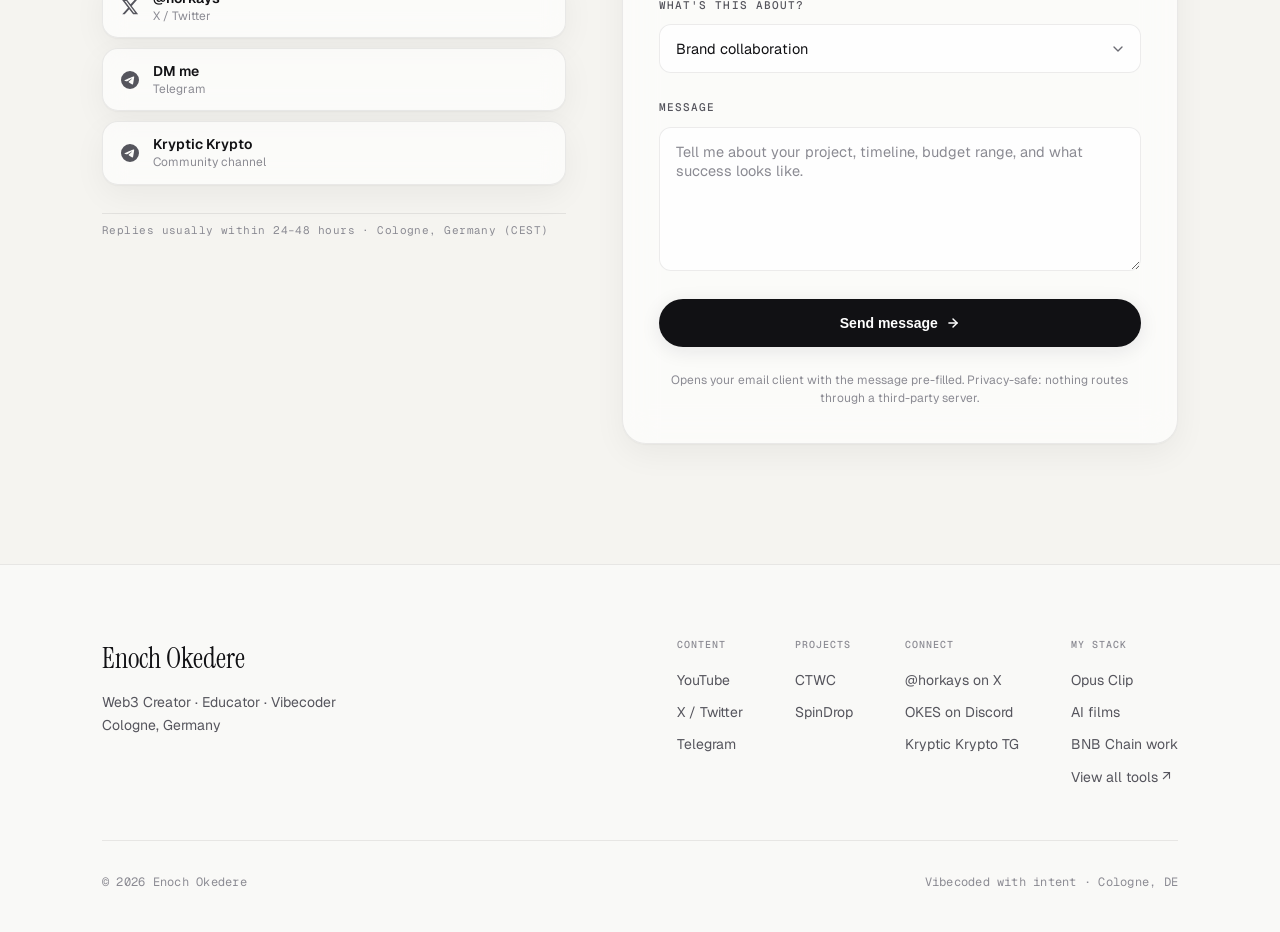
==== commit 303a0543: "Ivory and ink redesign, AI films page, Solana Breakpoint vlog - Replace the purple theme with warm w" ====
--- a/index.html
+++ b/index.html
@@ -9,7 +9,7 @@
   <!-- Favicon -->
   <link rel="icon" type="image/svg+xml" href="assets/favicon.svg" />
   <link rel="apple-touch-icon" href="assets/favicon.svg" />
-  <meta name="theme-color" content="#0a0a0a" />
+  <meta name="theme-color" content="#f5f4f0" />
 
   <!-- Open Graph -->
   <meta property="og:title" content="Enoch Okedere · AI and Web3 Creator & Educator" />
@@ -18,7 +18,7 @@
   <meta property="og:type" content="website" />
   <link rel="canonical" href="https://enochokedere.com/" />
   <meta property="og:site_name" content="Enoch Okedere" />
-  <meta property="og:image" content="https://enochokedere.com/assets/og-card.jpg" />
+  <meta property="og:image" content="https://enochokedere.com/assets/og-card.jpg?v=2" />
   <meta property="og:image:width" content="1200" />
   <meta property="og:image:height" content="630" />
   <meta property="og:image:alt" content="Enoch Okedere, AI and Web3 creator. 10K+ subscribers, 510K+ views, 260+ videos." />
@@ -27,11 +27,11 @@
   <meta name="twitter:creator" content="@horkays" />
   <meta name="twitter:title" content="Enoch Okedere · AI and Web3 Creator" />
   <meta name="twitter:description" content="Breaking down AI agents and crypto. 10K+ subscribers, 510K+ views, and real things built in public." />
-  <meta name="twitter:image" content="https://enochokedere.com/assets/og-card.jpg" />
+  <meta name="twitter:image" content="https://enochokedere.com/assets/og-card.jpg?v=2" />
 
   <link rel="preconnect" href="https://fonts.googleapis.com" />
   <link rel="preconnect" href="https://fonts.gstatic.com" crossorigin />
-  <link href="https://fonts.googleapis.com/css2?family=Inter:wght@300;400;500;600;700&family=Playfair+Display:ital,wght@0,400;0,600;0,700;1,400;1,600;1,700&family=JetBrains+Mono:wght@400;500&display=swap" rel="stylesheet" />
+  <link href="https://fonts.googleapis.com/css2?family=Geist:wght@300;400;500;600;700&family=Geist+Mono:wght@400;500&family=Instrument+Serif:ital@0;1&display=swap" rel="stylesheet" />
   <link rel="stylesheet" href="styles.css" />
 </head>
 <body>
@@ -49,7 +49,7 @@
       <div class="bg-tile"><img src="assets/summit/summit-2.jpg" alt="" loading="lazy" /></div>
       <div class="bg-tile"><img src="https://img.youtube.com/vi/ITFX1B4GoVU/maxresdefault.jpg" alt="" loading="lazy" /></div>
       <div class="bg-tile"><img src="assets/summit/summit-3.jpg" alt="" loading="lazy" /></div>
-      <div class="bg-tile"><img src="https://img.youtube.com/vi/ZBJbwKV0wxo/maxresdefault.jpg" alt="" loading="lazy" /></div>
+      <div class="bg-tile"><img src="assets/ai/marvin.jpg" alt="" loading="lazy" /></div>
       <div class="bg-tile"><img src="assets/summit/summit-4.jpg" alt="" loading="lazy" /></div>
       <!-- duplicate for seamless loop -->
       <div class="bg-tile"><img src="assets/summit/summit-1.jpg" alt="" loading="lazy" /></div>
@@ -57,27 +57,30 @@
       <div class="bg-tile"><img src="assets/summit/summit-2.jpg" alt="" loading="lazy" /></div>
       <div class="bg-tile"><img src="https://img.youtube.com/vi/ITFX1B4GoVU/maxresdefault.jpg" alt="" loading="lazy" /></div>
       <div class="bg-tile"><img src="assets/summit/summit-3.jpg" alt="" loading="lazy" /></div>
-      <div class="bg-tile"><img src="https://img.youtube.com/vi/ZBJbwKV0wxo/maxresdefault.jpg" alt="" loading="lazy" /></div>
+      <div class="bg-tile"><img src="assets/ai/marvin.jpg" alt="" loading="lazy" /></div>
       <div class="bg-tile"><img src="assets/summit/summit-4.jpg" alt="" loading="lazy" /></div>
     </div>
     <div class="bg-row bg-row-2">
-      <div class="bg-tile"><img src="https://img.youtube.com/vi/htIfTvjyqRg/maxresdefault.jpg" alt="" loading="lazy" /></div>
+      <div class="bg-tile"><img src="https://img.youtube.com/vi/iylEx4sv_aE/maxresdefault.jpg" alt="" loading="lazy" /></div>
       <div class="bg-tile"><img src="assets/summit/summit-5.jpg" alt="" loading="lazy" /></div>
-      <div class="bg-tile"><img src="https://img.youtube.com/vi/KqB60viyH_w/maxresdefault.jpg" alt="" loading="lazy" /></div>
+      <div class="bg-tile"><img src="assets/ai/blokyz-someday.jpg" alt="" loading="lazy" /></div>
       <div class="bg-tile"><img src="assets/summit/summit-6.jpg" alt="" loading="lazy" /></div>
       <div class="bg-tile"><img src="assets/summit/summit-7.jpg" alt="" loading="lazy" /></div>
       <div class="bg-tile"><img src="assets/summit/summit-8.jpg" alt="" loading="lazy" /></div>
       <div class="bg-tile"><img src="assets/summit/summit-9.jpg" alt="" loading="lazy" /></div>
       <!-- duplicate for seamless loop -->
-      <div class="bg-tile"><img src="https://img.youtube.com/vi/htIfTvjyqRg/maxresdefault.jpg" alt="" loading="lazy" /></div>
+      <div class="bg-tile"><img src="https://img.youtube.com/vi/iylEx4sv_aE/maxresdefault.jpg" alt="" loading="lazy" /></div>
       <div class="bg-tile"><img src="assets/summit/summit-5.jpg" alt="" loading="lazy" /></div>
-      <div class="bg-tile"><img src="https://img.youtube.com/vi/KqB60viyH_w/maxresdefault.jpg" alt="" loading="lazy" /></div>
+      <div class="bg-tile"><img src="assets/ai/blokyz-someday.jpg" alt="" loading="lazy" /></div>
       <div class="bg-tile"><img src="assets/summit/summit-6.jpg" alt="" loading="lazy" /></div>
       <div class="bg-tile"><img src="assets/summit/summit-7.jpg" alt="" loading="lazy" /></div>
       <div class="bg-tile"><img src="assets/summit/summit-8.jpg" alt="" loading="lazy" /></div>
       <div class="bg-tile"><img src="assets/summit/summit-9.jpg" alt="" loading="lazy" /></div>
     </div>
   </div>
+
+  <!-- WHITE GLASS VEIL over the moving background -->
+  <div class="bg-veil" aria-hidden="true"></div>
 
   <!-- NAV (Floating Pill) -->
   <nav id="nav">
@@ -225,6 +228,7 @@
       <div class="work-filters">
         <button data-filter="all" class="filter-tab active">All</button>
         <button data-filter="vibe-coded" class="filter-tab">Vibe Coded</button>
+        <button data-filter="ai" class="filter-tab">AI Films</button>
         <button data-filter="brand" class="filter-tab">Brand Collabs</button>
         <button data-filter="community" class="filter-tab">Community</button>
       </div>
@@ -332,6 +336,27 @@
             <p class="wc-desc">Creator working with the BNB Chain ecosystem team. A no-code BNB Agent Studio tutorial, a tokenized stocks explainer, merch kit unboxings, and agent economy threads.</p>
             <a href="/bnb" class="wc-cta">
               See the BNB Chain work ↗
+            </a>
+          </div>
+        </div>
+
+        <!-- AI films -->
+        <div class="work-card work-featured" data-cat="ai" data-brand="ai">
+          <a href="/ai" class="wc-visual">
+            <video class="wc-visual-img" src="assets/ai/blokyz-breach.mp4" poster="assets/ai/blokyz-breach.jpg" autoplay muted loop playsinline preload="metadata" aria-hidden="true"></video>
+            <div class="wc-visual-overlay"></div>
+            <span class="wc-visual-pill">AI FILMS · CHATCUT + SEEDANCE</span>
+          </a>
+          <div class="wc-info">
+            <div class="wc-meta">
+              <span class="wc-tag">AI Video</span>
+              <span class="wc-tag">Characters</span>
+              <span class="wc-year">2026</span>
+            </div>
+            <h3 class="wc-title">AI films and characters</h3>
+            <p class="wc-desc">Original AI shorts made with ChatGPT, Claude Code and ChatCut: the CT Academy series, BLOKYZ elemental films, Pudgy and Marvin character pieces, plus brand films for Axis Robotics.</p>
+            <a href="/ai" class="wc-cta">
+              Watch the AI work ↗
             </a>
           </div>
         </div>
@@ -374,6 +399,15 @@
       <!-- Video Grid (latest videos) -->
       <div class="video-grid">
 
+        <a href="https://www.youtube.com/watch?v=iylEx4sv_aE" target="_blank" rel="noopener" class="video-card">
+          <div class="video-thumb">
+            <img src="https://img.youtube.com/vi/iylEx4sv_aE/maxresdefault.jpg" alt="The Best Crypto Event I've Ever Been To" loading="lazy" onerror="this.src='https://img.youtube.com/vi/iylEx4sv_aE/hqdefault.jpg'" />
+            <div class="play-overlay">
+              <svg viewBox="0 0 24 24" fill="currentColor"><path d="M8 5v14l11-7z"/></svg>
+            </div>
+          </div>
+          <div class="video-meta"><span class="video-title">The Best Crypto Event I've Ever Been To: Solana Breakpoint Vlog</span><span class="video-date">Nov 2026 · Vlog</span></div>
+        </a>
         <a href="https://www.youtube.com/watch?v=ITFX1B4GoVU" target="_blank" rel="noopener" class="video-card">
           <div class="video-thumb">
             <img src="https://img.youtube.com/vi/ITFX1B4GoVU/maxresdefault.jpg" alt="Axis Robotics: The Complete Guide" loading="lazy" onerror="this.src='https://img.youtube.com/vi/ITFX1B4GoVU/hqdefault.jpg'" />
@@ -436,15 +470,6 @@
             </div>
           </div>
           <div class="video-meta"><span class="video-title">Cade Meme Madness: $125K Prediction Campaign</span><span class="video-date">Aug 2026</span></div>
-        </a>
-        <a href="https://www.youtube.com/watch?v=xf77rJCJEkU" target="_blank" rel="noopener" class="video-card">
-          <div class="video-thumb">
-            <img src="https://img.youtube.com/vi/xf77rJCJEkU/maxresdefault.jpg" alt="The $ANSEM Bullpen Airdrop Strategy" loading="lazy" onerror="this.src='https://img.youtube.com/vi/xf77rJCJEkU/hqdefault.jpg'" />
-            <div class="play-overlay">
-              <svg viewBox="0 0 24 24" fill="currentColor"><path d="M8 5v14l11-7z"/></svg>
-            </div>
-          </div>
-          <div class="video-meta"><span class="video-title">The $ANSEM Bullpen Airdrop Strategy</span><span class="video-date">Jul 2026</span></div>
         </a>
 
       </div>
@@ -930,6 +955,7 @@
           <div class="fl-col">
             <span class="fl-head">My Stack</span>
             <a href="https://www.opus.pro/?via=okes" target="_blank" rel="noopener">Opus Clip</a>
+            <a href="/ai">AI films</a>
             <a href="/bnb">BNB Chain work</a>
             <a href="#stack">View all tools ↗</a>
           </div>
--- a/styles.css
+++ b/styles.css
@@ -1,38 +1,39 @@
 /* ============================================================
-   ENOCH OKEDERE — Cinematic Dark · Purple/Violet · Editorial
+   ENOCH OKEDERE — Ivory & Ink · White glass · Editorial
    ============================================================ */
 
 *, *::before, *::after { box-sizing: border-box; margin: 0; padding: 0; }
 
 :root {
-  /* Backgrounds */
-  --bg:        #0a0a0a;
-  --bg-elev:   #0e0e10;
-  --bg-card:   rgba(255,255,255,0.03);
-  --bg-card2:  rgba(255,255,255,0.05);
+  /* Backgrounds: ivory base, white glass layers */
+  --bg:        #f5f4f0;
+  --bg-elev:   #ecebe6;
+  --bg-card:   rgba(255,255,255,0.62);
+  --bg-card2:  rgba(255,255,255,0.82);
 
   /* Borders */
-  --border:    rgba(255,255,255,0.06);
-  --border-l:  rgba(255,255,255,0.12);
-  --border-h:  rgba(168,85,247,0.4);
+  --border:    rgba(17,17,20,0.08);
+  --border-l:  rgba(17,17,20,0.12);
+  --border-h:  rgba(17,17,20,0.22);
 
   /* Text */
-  --text:      #f5f5f7;
-  --text-m:    #a8a8b3;
-  --text-d:    #5e5e6e;
-
-  /* Brand */
-  --purple:    #7C3AED;
-  --violet:    #A855F7;
-  --purple-d:  rgba(124,58,237,0.15);
-  --violet-d:  rgba(168,85,247,0.12);
+  --text:      #111114;
+  --text-m:    #55555d;
+  --text-d:    #8b8b93;
+
+  /* Brand: ink + bronze (names kept so every rule follows) */
+  --purple:    #111114;
+  --violet:    #8c6a3f;
+  --purple-d:  rgba(17,17,20,0.05);
+  --violet-d:  rgba(140,106,63,0.09);
 
   /* Effects */
-  --glow:      0 0 60px rgba(124,58,237,0.4);
-  --glow-sm:   0 0 32px rgba(124,58,237,0.3);
+  --glow:      0 10px 40px rgba(17,17,20,0.10);
+  --glow-sm:   0 6px 24px rgba(17,17,20,0.08);
+  --shadow:    0 1px 2px rgba(17,17,20,0.04), 0 10px 32px rgba(17,17,20,0.05);
 
   /* Status */
-  --green:     #4ade80;
+  --green:     #16a34a;
 
   --radius:    16px;
   --radius-l:  24px;
@@ -41,7 +42,7 @@
 
 html { scroll-behavior: smooth; }
 body {
-  font-family: 'Inter', -apple-system, sans-serif;
+  font-family: 'Geist', 'Inter', -apple-system, sans-serif;
   background: var(--bg);
   color: var(--text);
   line-height: 1.6;
@@ -50,26 +51,34 @@
   min-height: 100vh;
 }
 
-/* Radial purple glows in background corners */
+/* Soft warm light in the corners */
 body::before {
   content: '';
   position: fixed;
-  top: -300px; left: -300px;
-  width: 800px; height: 800px;
-  background: radial-gradient(circle, rgba(124,58,237,0.16), transparent 60%);
+  top: -320px; left: -320px;
+  width: 860px; height: 860px;
+  background: radial-gradient(circle, rgba(214,190,150,0.28), transparent 62%);
   pointer-events: none;
   z-index: 0;
 }
 body::after {
   content: '';
   position: fixed;
-  bottom: -400px; right: -300px;
-  width: 900px; height: 900px;
-  background: radial-gradient(circle, rgba(168,85,247,0.13), transparent 60%);
+  bottom: -420px; right: -320px;
+  width: 940px; height: 940px;
+  background: radial-gradient(circle, rgba(170,190,215,0.26), transparent 62%);
   pointer-events: none;
   z-index: 0;
 }
-body > *:not(.bg-marquee):not(.bg-video):not(.tg-float):not(.contact-float):not(#nav) { position: relative; z-index: 2; }
+/* White transparent layer that sits over the moving background */
+.bg-veil {
+  position: fixed;
+  inset: 0;
+  z-index: 1;
+  pointer-events: none;
+  background: linear-gradient(180deg, rgba(245,244,240,0.55), rgba(245,244,240,0.35) 40%, rgba(245,244,240,0.6));
+}
+body > *:not(.bg-marquee):not(.bg-video):not(.bg-veil):not(.tg-float):not(.contact-float):not(#nav) { position: relative; z-index: 2; }
 
 /* Ambient video layer — the deepest background, dimmed behind everything */
 .bg-video {
@@ -79,8 +88,9 @@
   height: 100%;
   object-fit: cover;
   z-index: 0;
-  opacity: 0.10;
-  filter: blur(2px) saturate(1.15);
+  opacity: 0.16;
+  filter: blur(2px) grayscale(0.85) contrast(1.05);
+  mix-blend-mode: multiply;
   pointer-events: none;
 }
 @media (prefers-reduced-motion: reduce) {
@@ -96,9 +106,9 @@
   z-index: 1;
   pointer-events: none;
   overflow: hidden;
-  opacity: 0.055;
-  filter: blur(2.5px) saturate(1.2);
-  mix-blend-mode: lighten;
+  opacity: 0.13;
+  filter: blur(1.5px) grayscale(0.7);
+  mix-blend-mode: multiply;
 }
 .bg-row {
   position: absolute;
@@ -135,9 +145,9 @@
   width: 100%; height: 100%;
   object-fit: cover;
 }
-.bg-gradient-1 { background: linear-gradient(135deg, #7C3AED 0%, #A855F7 100%); }
-.bg-gradient-2 { background: linear-gradient(135deg, #A855F7 0%, #4338CA 100%); }
-.bg-gradient-3 { background: linear-gradient(135deg, #4338CA 0%, #7C3AED 50%, #C084FC 100%); }
+.bg-gradient-1 { background: linear-gradient(135deg, #d9d4c8 0%, #b9b2a3 100%); }
+.bg-gradient-2 { background: linear-gradient(135deg, #c9c3b6 0%, #9aa3ad 100%); }
+.bg-gradient-3 { background: linear-gradient(135deg, #a9b0b8 0%, #d6cfc2 100%); }
 
 @media (max-width: 600px) {
   .bg-tile { width: 260px; height: 160px; }
@@ -148,30 +158,31 @@
 
 ::-webkit-scrollbar { width: 4px; }
 ::-webkit-scrollbar-track { background: var(--bg); }
-::-webkit-scrollbar-thumb { background: var(--purple); border-radius: 4px; }
+::-webkit-scrollbar-thumb { background: rgba(17,17,20,0.25); border-radius: 4px; }
+::selection { background: rgba(140,106,63,0.2); }
 
 img { display: block; max-width: 100%; }
 a { color: inherit; text-decoration: none; }
 
 /* Typography helpers */
 .serif-italic {
-  font-family: 'Playfair Display', serif;
+  font-family: 'Instrument Serif', Georgia, serif;
   font-style: italic;
-  font-weight: 600;
+  font-weight: 400;
 }
 .serif {
-  font-family: 'Playfair Display', serif;
-  font-weight: 600;
+  font-family: 'Instrument Serif', Georgia, serif;
+  font-weight: 400;
 }
 
 /* ── UTILITIES ── */
 .container { max-width: 1140px; margin: 0 auto; padding: 0 32px; }
 .section { padding: 120px 0; }
-.section-alt { background: rgba(255,255,255,0.015); }
+.section-alt { background: rgba(255,255,255,0.56); }
 
 .section-eyebrow {
   display: inline-block;
-  font-family: 'JetBrains Mono', monospace;
+  font-family: 'Geist Mono', ui-monospace, monospace;
   font-size: 12px;
   font-weight: 500;
   letter-spacing: 0.08em;
@@ -180,9 +191,9 @@
 }
 .section-header { margin-bottom: 64px; text-align: left; }
 .section-title {
-  font-family: 'Playfair Display', serif;
+  font-family: 'Instrument Serif', Georgia, serif;
   font-size: clamp(40px, 5.5vw, 72px);
-  font-weight: 600;
+  font-weight: 400;
   line-height: 1.05;
   letter-spacing: -0.01em;
   color: var(--text);
@@ -198,18 +209,18 @@
   border-radius: 100px;
   border: none;
   transition: background var(--t), transform var(--t), box-shadow var(--t);
-  box-shadow: 0 4px 20px rgba(124,58,237,0.3);
+  box-shadow: 0 4px 20px rgba(17,17,20,0.09);
 }
 .btn-primary:hover {
-  background: var(--violet);
+  background: #2b2b30;
   transform: translateY(-2px);
-  box-shadow: 0 8px 32px rgba(168,85,247,0.45);
+  box-shadow: 0 8px 32px rgba(17,17,20,0.12);
 }
 
 .btn-secondary {
   display: inline-flex; align-items: center; gap: 8px;
   padding: 13px 24px;
-  background: rgba(255,255,255,0.04);
+  background: rgba(255,255,255,0.66);
   backdrop-filter: blur(12px);
   border: 1px solid var(--border-l);
   color: var(--text);
@@ -219,7 +230,7 @@
 }
 .btn-secondary:hover {
   border-color: var(--violet);
-  background: rgba(168,85,247,0.08);
+  background: rgba(17,17,20,0.044);
   transform: translateY(-2px);
 }
 
@@ -239,16 +250,16 @@
   align-items: center;
   gap: 6px;
   padding: 6px 6px 6px 6px;
-  background: rgba(15,15,20,0.72);
+  background: rgba(255,255,255,0.802);
   backdrop-filter: blur(24px);
   -webkit-backdrop-filter: blur(24px);
-  border: 1px solid rgba(255,255,255,0.08);
+  border: 1px solid var(--border-l);
   border-radius: 100px;
-  box-shadow: 0 8px 32px rgba(0,0,0,0.4);
+  box-shadow: 0 8px 32px rgba(17,17,20,0.08);
 }
 #nav.scrolled .nav-pill {
-  background: rgba(15,15,20,0.88);
-  box-shadow: 0 8px 40px rgba(124,58,237,0.18);
+  background: rgba(255,255,255,0.858);
+  box-shadow: 0 8px 40px rgba(17,17,20,0.054);
 }
 
 .nav-avatar {
@@ -263,7 +274,7 @@
   border-radius: 50%;
   object-fit: cover;
   object-position: center top;
-  border: 1.5px solid rgba(168,85,247,0.4);
+  border: 1.5px solid rgba(17,17,20,0.2);
 }
 .nav-status-dot {
   position: absolute;
@@ -271,7 +282,7 @@
   width: 11px; height: 11px;
   border-radius: 50%;
   background: var(--green);
-  border: 2px solid rgba(15,15,20,1);
+  border: 2px solid #ffffff;
   box-shadow: 0 0 8px rgba(74,222,128,0.6);
 }
 
@@ -290,8 +301,8 @@
   border-radius: 100px;
   transition: color var(--t), background var(--t);
 }
-.nav-links a:hover { color: var(--text); background: rgba(255,255,255,0.05); }
-.nav-links a.is-active { color: var(--text); background: rgba(168,85,247,0.12); }
+.nav-links a:hover { color: var(--text); background: rgba(17,17,20,0.05); }
+.nav-links a.is-active { color: var(--text); background: rgba(17,17,20,0.066); }
 
 .nav-cta {
   padding: 9px 18px;
@@ -302,11 +313,11 @@
   white-space: nowrap;
   transition: background var(--t), box-shadow var(--t);
   flex-shrink: 0;
-  box-shadow: 0 0 0 rgba(124,58,237,0);
+  box-shadow: 0 0 0 rgba(17,17,20,0);
 }
 .nav-cta:hover {
-  background: var(--violet);
-  box-shadow: 0 4px 20px rgba(168,85,247,0.5);
+  background: #2b2b30;
+  box-shadow: 0 4px 20px rgba(17,17,20,0.12);
 }
 
 .nav-burger {
@@ -322,9 +333,9 @@
 
 .nav-drawer {
   display: none; flex-direction: column;
-  background: rgba(15,15,20,0.97);
+  background: rgba(255,255,255,0.889);
   backdrop-filter: blur(24px);
-  border: 1px solid rgba(255,255,255,0.08);
+  border: 1px solid var(--border-l);
   border-radius: 20px;
   padding: 12px;
   position: absolute;
@@ -338,7 +349,7 @@
   border-radius: 12px;
   transition: color var(--t), background var(--t);
 }
-.d-link:hover { color: var(--text); background: rgba(255,255,255,0.04); }
+.d-link:hover { color: var(--text); background: rgba(17,17,20,0.05); }
 .d-link.accent { color: #fff; background: var(--purple); margin-top: 6px; text-align: center; font-weight: 600; }
 
 @media (max-width: 860px) {
@@ -365,17 +376,9 @@
   inset: 0;
   z-index: -1;
   background:
-    radial-gradient(ellipse 60% 40% at 20% 20%, rgba(124,58,237,0.20), transparent 60%),
-    radial-gradient(ellipse 50% 50% at 80% 30%, rgba(168,85,247,0.18), transparent 60%),
-    radial-gradient(ellipse 60% 40% at 50% 90%, rgba(99,102,241,0.14), transparent 60%);
-}
-.hero-mesh::before {
-  content: '';
-  position: absolute; inset: 0;
-  background:
-    radial-gradient(circle at 30% 50%, rgba(168,85,247,0.06) 0%, transparent 40%),
-    radial-gradient(circle at 70% 60%, rgba(124,58,237,0.05) 0%, transparent 40%);
-  filter: blur(40px);
+    radial-gradient(ellipse 55% 40% at 50% 30%, rgba(255,255,255,0.75), transparent 70%),
+    radial-gradient(ellipse 50% 40% at 15% 20%, rgba(214,190,150,0.18), transparent 60%),
+    radial-gradient(ellipse 50% 50% at 85% 35%, rgba(170,190,215,0.16), transparent 60%);
 }
 
 .hero-inner {
@@ -392,14 +395,14 @@
   align-items: center;
   gap: 8px;
   padding: 8px 16px;
-  background: rgba(255,255,255,0.04);
+  background: rgba(255,255,255,0.66);
   backdrop-filter: blur(12px);
   border: 1px solid var(--border-l);
   border-radius: 100px;
   font-size: 12px;
   color: var(--text-m);
   margin-bottom: 32px;
-  font-family: 'JetBrains Mono', monospace;
+  font-family: 'Geist Mono', ui-monospace, monospace;
   letter-spacing: 0.02em;
 }
 .status-dot {
@@ -415,9 +418,9 @@
   width: 140px; height: 140px;
   border-radius: 50%;
   margin-bottom: 36px;
-  border: 2px solid rgba(168,85,247,0.35);
+  border: 2px solid rgba(17,17,20,0.193);
   padding: 4px;
-  background: rgba(168,85,247,0.05);
+  background: rgba(17,17,20,0.028);
 }
 .hero-photo-circle img {
   width: 100%; height: 100%;
@@ -429,7 +432,7 @@
   position: absolute;
   inset: -30px;
   border-radius: 50%;
-  background: radial-gradient(circle, rgba(168,85,247,0.35), transparent 70%);
+  background: radial-gradient(circle, rgba(214,190,150,0.55), transparent 70%);
   z-index: -1;
   filter: blur(20px);
   animation: halo 4s ease-in-out infinite;
@@ -440,7 +443,7 @@
 }
 
 .hero-eyebrow {
-  font-family: 'JetBrains Mono', monospace;
+  font-family: 'Geist Mono', ui-monospace, monospace;
   font-size: 13px;
   color: var(--text-m);
   letter-spacing: 0.04em;
@@ -448,22 +451,20 @@
 }
 
 .hero-name {
-  font-family: 'Playfair Display', serif;
+  font-family: 'Instrument Serif', Georgia, serif;
   font-size: clamp(56px, 9vw, 120px);
-  font-weight: 600;
+  font-weight: 400;
   line-height: 0.95;
   letter-spacing: -0.02em;
   color: var(--text);
   margin-bottom: 28px;
 }
 .hero-name .serif-italic {
-  font-weight: 600;
-  background: linear-gradient(135deg, var(--violet), var(--purple));
-  -webkit-background-clip: text;
-  background-clip: text;
-  -webkit-text-fill-color: transparent;
+  font-weight: 400;
+  color: var(--violet);
 }
 .hero-name .hero-dot { color: var(--violet); }
+.section-title .serif-italic { color: var(--violet); }
 
 .hero-bio {
   font-size: 18px;
@@ -473,10 +474,10 @@
   margin-bottom: 40px;
 }
 .hero-bio em {
-  font-family: 'Playfair Display', serif;
+  font-family: 'Instrument Serif', Georgia, serif;
   font-style: italic;
   color: var(--text);
-  font-weight: 600;
+  font-weight: 400;
 }
 
 .hero-actions {
@@ -493,7 +494,7 @@
 .social-ic {
   width: 40px; height: 40px;
   display: flex; align-items: center; justify-content: center;
-  background: rgba(255,255,255,0.03);
+  background: rgba(255,255,255,0.62);
   backdrop-filter: blur(12px);
   border: 1px solid var(--border-l);
   border-radius: 50%;
@@ -506,7 +507,7 @@
   border-color: var(--violet);
   color: var(--violet);
   transform: translateY(-2px);
-  box-shadow: 0 0 24px rgba(168,85,247,0.3);
+  box-shadow: 0 0 24px rgba(17,17,20,0.09);
 }
 
 /* Brand marquee — scrolling logo strip */
@@ -523,7 +524,7 @@
   overflow: hidden;
 }
 .marquee-label {
-  font-family: 'JetBrains Mono', monospace;
+  font-family: 'Geist Mono', ui-monospace, monospace;
   font-size: 11px;
   letter-spacing: 0.18em;
   color: var(--text-d);
@@ -557,14 +558,14 @@
   gap: 12px;
   flex-shrink: 0;
   padding: 8px 18px 8px 8px;
-  background: rgba(255,255,255,0.025);
+  background: rgba(255,255,255,0.6);
   border: 1px solid var(--border);
   border-radius: 100px;
   transition: border-color var(--t), background var(--t);
 }
 .m-item:hover {
-  border-color: rgba(168,85,247,0.3);
-  background: rgba(168,85,247,0.04);
+  border-color: rgba(17,17,20,0.165);
+  background: rgba(17,17,20,0.022);
 }
 
 .m-mark {
@@ -585,7 +586,7 @@
 }
 
 .m-name {
-  font-family: 'Inter', sans-serif;
+  font-family: 'Geist', 'Inter', sans-serif;
   font-size: 13px;
   font-weight: 500;
   color: var(--text-m);
@@ -594,15 +595,15 @@
 }
 
 /* Per-brand color treatment */
-.m-mark[data-brand="billions"]  { background: rgba(168,85,247,0.12); border: 1px solid rgba(168,85,247,0.45); color: #C084FC; box-shadow: 0 0 16px rgba(168,85,247,0.18) inset; }
-.m-mark[data-brand="kiichain"]  { background: rgba(20,225,225,0.10); border: 1px solid rgba(20,225,225,0.45); color: #5EEAEA; box-shadow: 0 0 16px rgba(20,225,225,0.18) inset; }
-.m-mark[data-brand="bnb"]       { background: rgba(243,186,47,0.12); border: 1px solid rgba(243,186,47,0.5); color: #F3BA2F; box-shadow: 0 0 16px rgba(243,186,47,0.2) inset; }
-.m-mark[data-brand="actionmodel"] { background: rgba(145,0,255,0.14); border: 1px solid rgba(145,0,255,0.5); color: #B24BFF; box-shadow: 0 0 16px rgba(145,0,255,0.2) inset; }
+.m-mark[data-brand="billions"]  { background: rgba(17,17,20,0.036); border: 1px solid rgba(17,17,20,0.12); color: #8a3ffc; box-shadow: 0 0 16px rgba(17,17,20,0.054) inset; }
+.m-mark[data-brand="kiichain"]  { background: rgba(20,225,225,0.10); border: 1px solid rgba(20,225,225,0.45); color: #0e8f98; box-shadow: 0 0 16px rgba(20,225,225,0.18) inset; }
+.m-mark[data-brand="bnb"]       { background: rgba(243,186,47,0.12); border: 1px solid rgba(243,186,47,0.5); color: #b8860b; box-shadow: 0 0 16px rgba(243,186,47,0.2) inset; }
+.m-mark[data-brand="actionmodel"] { background: rgba(145,0,255,0.14); border: 1px solid rgba(145,0,255,0.5); color: #7a2fd6; box-shadow: 0 0 16px rgba(145,0,255,0.2) inset; }
 .m-mark[data-brand="solana"]    { background: linear-gradient(135deg, rgba(153,69,255,0.20), rgba(20,241,149,0.20)); border: 1px solid rgba(153,69,255,0.45); color: #fff; box-shadow: 0 0 16px rgba(153,69,255,0.2) inset; }
-.m-mark[data-brand="abstract"]  { background: rgba(80,255,152,0.10); border: 1px solid rgba(80,255,152,0.45); color: #50FF98; box-shadow: 0 0 16px rgba(80,255,152,0.18) inset; }
-.m-mark[data-brand="polygon"]   { background: rgba(130,71,229,0.14); border: 1px solid rgba(130,71,229,0.5); color: #A78BFA; box-shadow: 0 0 16px rgba(130,71,229,0.18) inset; }
-.m-mark[data-brand="ton"]       { background: rgba(0,152,234,0.12); border: 1px solid rgba(0,152,234,0.45); color: #4DBCFF; box-shadow: 0 0 16px rgba(0,152,234,0.2) inset; }
-.m-mark[data-brand="ethereum"]  { background: rgba(98,126,234,0.12); border: 1px solid rgba(98,126,234,0.45); color: #9DB1F2; box-shadow: 0 0 16px rgba(98,126,234,0.2) inset; font-style: normal; font-size: 19px; }
+.m-mark[data-brand="abstract"]  { background: rgba(80,255,152,0.10); border: 1px solid rgba(80,255,152,0.45); color: #119a4f; box-shadow: 0 0 16px rgba(80,255,152,0.18) inset; }
+.m-mark[data-brand="polygon"]   { background: rgba(130,71,229,0.14); border: 1px solid rgba(130,71,229,0.5); color: #6d3fd8; box-shadow: 0 0 16px rgba(130,71,229,0.18) inset; }
+.m-mark[data-brand="ton"]       { background: rgba(0,152,234,0.12); border: 1px solid rgba(0,152,234,0.45); color: #0077b6; box-shadow: 0 0 16px rgba(0,152,234,0.2) inset; }
+.m-mark[data-brand="ethereum"]  { background: rgba(98,126,234,0.12); border: 1px solid rgba(98,126,234,0.45); color: #4a63d8; box-shadow: 0 0 16px rgba(98,126,234,0.2) inset; font-style: normal; font-size: 19px; }
 
 /* ============================================================
    STATS ROW
@@ -611,7 +612,7 @@
   padding: 80px 0;
   border-top: 1px solid var(--border);
   border-bottom: 1px solid var(--border);
-  background: rgba(0,0,0,0.3);
+  background: rgba(255,255,255,0.45);
 }
 .stats-grid {
   display: grid;
@@ -626,19 +627,19 @@
   gap: 10px;
 }
 .stat-num {
-  font-family: 'Inter', sans-serif;
+  font-family: 'Geist', 'Inter', sans-serif;
   font-size: clamp(48px, 6vw, 80px);
   font-weight: 700;
   line-height: 1;
   color: var(--text);
   letter-spacing: -0.03em;
-  background: linear-gradient(180deg, #fff 30%, #a8a8b3 100%);
+  background: linear-gradient(180deg, #111114 35%, #6b6b73 100%);
   -webkit-background-clip: text;
   background-clip: text;
   -webkit-text-fill-color: transparent;
 }
 .stat-label {
-  font-family: 'JetBrains Mono', monospace;
+  font-family: 'Geist Mono', ui-monospace, monospace;
   font-size: 12px;
   color: var(--text-m);
   letter-spacing: 0.04em;
@@ -657,7 +658,7 @@
   gap: 8px;
   margin-bottom: 32px;
   padding: 6px;
-  background: rgba(255,255,255,0.025);
+  background: rgba(255,255,255,0.6);
   border: 1px solid var(--border);
   border-radius: 100px;
   width: fit-content;
@@ -667,7 +668,7 @@
   background: transparent;
   border: none;
   border-radius: 100px;
-  font-family: 'Inter', sans-serif;
+  font-family: 'Geist', 'Inter', sans-serif;
   font-size: 13px; font-weight: 500;
   color: var(--text-m);
   cursor: pointer;
@@ -677,7 +678,7 @@
 .filter-tab.active {
   background: var(--purple);
   color: #fff;
-  box-shadow: 0 4px 16px rgba(124,58,237,0.35);
+  box-shadow: 0 4px 16px rgba(17,17,20,0.105);
 }
 
 .work-grid {
@@ -700,7 +701,7 @@
 .work-card:hover {
   border-color: var(--border-h);
   transform: translateY(-4px);
-  box-shadow: 0 12px 48px rgba(124,58,237,0.18), 0 0 0 1px rgba(168,85,247,0.15);
+  box-shadow: 0 12px 48px rgba(17,17,20,0.054), 0 0 0 1px rgba(17,17,20,0.045);
   background: var(--bg-card2);
 }
 .work-card[data-cat].fade-out { opacity: 0.18; transform: scale(0.98); pointer-events: none; }
@@ -775,7 +776,7 @@
   transition: background var(--t);
 }
 .wc-visual:hover .wc-visual-overlay {
-  background: linear-gradient(180deg, rgba(10, 10, 10, 0.4) 0%, rgba(10, 10, 10, 0) 40%, rgba(10, 10, 10, 0) 60%, rgba(124, 58, 237, 0.25) 100%);
+  background: linear-gradient(180deg, rgba(10, 10, 10, 0.4) 0%, rgba(10, 10, 10, 0) 40%, rgba(10, 10, 10, 0) 60%, rgba(17,17,20,0.138) 100%);
 }
 
 .wc-visual-pill {
@@ -787,7 +788,7 @@
   -webkit-backdrop-filter: blur(14px);
   border: 1px solid currentColor;
   border-radius: 100px;
-  font-family: 'JetBrains Mono', monospace;
+  font-family: 'Geist Mono', ui-monospace, monospace;
   font-size: 10px;
   font-weight: 500;
   letter-spacing: 0.14em;
@@ -795,20 +796,21 @@
 }
 
 /* Per-brand color theming for visual panel */
-.work-card[data-brand="ctwc"]      .wc-visual { color: #FBBF24; background: radial-gradient(ellipse at center, rgba(251,191,36,0.10), rgba(217,119,6,0.04) 70%); }
-.work-card[data-brand="spindrop"]  .wc-visual { color: #14F195; background: radial-gradient(ellipse at center, rgba(20,241,149,0.10), rgba(34,197,94,0.04) 70%); }
-.work-card[data-brand="billions"]  .wc-visual { color: #C084FC; background: radial-gradient(ellipse at center, rgba(192,132,252,0.12), rgba(124,58,237,0.05) 70%); }
-.work-card[data-brand="kiichain"]  .wc-visual { color: #5EEAEA; background: radial-gradient(ellipse at center, rgba(94,234,234,0.10), rgba(20,225,225,0.04) 70%); }
-.work-card[data-brand="bnb"]       .wc-visual { color: #F3BA2F; background: radial-gradient(ellipse at center, rgba(243,186,47,0.12), rgba(243,186,47,0.03) 70%); }
-.work-card[data-brand="football"]  .wc-visual { color: #FB923C; background: radial-gradient(ellipse at center, rgba(251,146,60,0.10), rgba(37,99,235,0.05) 70%); }
+.work-card[data-brand="ctwc"]      .wc-visual { color: #b7791f; background: radial-gradient(ellipse at center, rgba(251,191,36,0.10), rgba(217,119,6,0.04) 70%); }
+.work-card[data-brand="spindrop"]  .wc-visual { color: #0d9466; background: radial-gradient(ellipse at center, rgba(20,241,149,0.10), rgba(34,197,94,0.04) 70%); }
+.work-card[data-brand="billions"]  .wc-visual { color: #8a3ffc; background: radial-gradient(ellipse at center, rgba(192,132,252,0.12), rgba(17,17,20,0.028) 70%); }
+.work-card[data-brand="kiichain"]  .wc-visual { color: #0e8f98; background: radial-gradient(ellipse at center, rgba(94,234,234,0.10), rgba(20,225,225,0.04) 70%); }
+.work-card[data-brand="bnb"]       .wc-visual { color: #b8860b; background: radial-gradient(ellipse at center, rgba(243,186,47,0.12), rgba(243,186,47,0.03) 70%); }
+.work-card[data-brand="ai"]        .wc-visual { color: #fff; background: #111114; }
+.work-card[data-brand="football"]  .wc-visual { color: #d9601a; background: radial-gradient(ellipse at center, rgba(251,146,60,0.10), rgba(37,99,235,0.05) 70%); }
 
 /* Info area */
 .wc-info { padding: 28px; display: flex; flex-direction: column; gap: 12px; flex: 1; }
 .wc-meta { display: flex; align-items: center; gap: 8px; flex-wrap: wrap; }
 .wc-tag {
   padding: 4px 11px;
-  background: rgba(168,85,247,0.08);
-  border: 1px solid rgba(168,85,247,0.18);
+  background: rgba(17,17,20,0.044);
+  border: 1px solid rgba(17,17,20,0.099);
   border-radius: 20px;
   font-size: 11px; font-weight: 600;
   color: var(--violet);
@@ -816,13 +818,13 @@
 }
 .live-tag { background: rgba(74,222,128,0.08); border-color: rgba(74,222,128,0.25); color: var(--green); }
 .wc-year {
-  font-family: 'JetBrains Mono', monospace;
+  font-family: 'Geist Mono', ui-monospace, monospace;
   font-size: 11px; color: var(--text-d); margin-left: auto;
   letter-spacing: 0.04em;
 }
 .wc-title {
-  font-family: 'Playfair Display', serif;
-  font-size: 24px; font-weight: 600;
+  font-family: 'Instrument Serif', Georgia, serif;
+  font-size: 24px; font-weight: 400;
   line-height: 1.15;
   color: var(--text);
 }
@@ -839,7 +841,7 @@
 }
 .wc-cta:hover { gap: 8px; }
 .wc-cta-static {
-  font-family: 'JetBrains Mono', monospace;
+  font-family: 'Geist Mono', ui-monospace, monospace;
   font-size: 11px;
   letter-spacing: 0.08em;
   color: var(--text-d);
@@ -864,7 +866,7 @@
   display: inline-flex;
   align-items: center;
   gap: 8px;
-  font-family: 'JetBrains Mono', monospace;
+  font-family: 'Geist Mono', ui-monospace, monospace;
   font-size: 11px;
   font-weight: 500;
   letter-spacing: 0.14em;
@@ -872,7 +874,7 @@
   color: var(--violet);
   padding: 6px 14px;
   background: var(--violet-d);
-  border: 1px solid rgba(168,85,247,0.3);
+  border: 1px solid rgba(17,17,20,0.165);
   border-radius: 100px;
   align-self: flex-start;
 }
@@ -885,7 +887,7 @@
   overflow: hidden;
   background: var(--bg-card);
   border: 1px solid var(--border);
-  box-shadow: 0 16px 60px rgba(0,0,0,0.4);
+  box-shadow: 0 16px 60px rgba(17,17,20,0.08);
 }
 .video-frame iframe {
   position: absolute;
@@ -909,11 +911,12 @@
   background: var(--bg-card);
   border: 1px solid var(--border);
   transition: all var(--t);
+  box-shadow: var(--shadow);
 }
 .video-card:hover {
   border-color: var(--border-h);
   transform: translateY(-4px);
-  box-shadow: 0 12px 36px rgba(124,58,237,0.18);
+  box-shadow: 0 12px 36px rgba(17,17,20,0.054);
 }
 
 .video-thumb {
@@ -940,22 +943,23 @@
   background: linear-gradient(180deg, rgba(0,0,0,0) 50%, rgba(0,0,0,0.55));
   transition: background var(--t);
 }
-.video-card:hover .play-overlay { background: linear-gradient(180deg, rgba(124,58,237,0.10) 50%, rgba(0,0,0,0.7)); }
+.video-card:hover .play-overlay { background: linear-gradient(180deg, rgba(17,17,20,0.055) 50%, rgba(0,0,0,0.7)); }
 
 .play-overlay svg {
   width: 56px;
   height: 56px;
-  color: #fff;
+  color: #111114;
   padding: 14px;
-  background: rgba(124,58,237,0.9);
+  background: rgba(255,255,255,0.92);
   border-radius: 50%;
-  box-shadow: 0 8px 32px rgba(124,58,237,0.5);
+  box-shadow: 0 8px 32px rgba(17,17,20,0.12);
   transform: scale(1);
   transition: transform var(--t), background var(--t);
 }
 .video-card:hover .play-overlay svg {
   transform: scale(1.1);
-  background: var(--violet);
+  background: #fff;
+  color: #111114;
 }
 
 .video-meta {
@@ -975,7 +979,7 @@
   overflow: hidden;
 }
 .video-date {
-  font-family: 'JetBrains Mono', monospace;
+  font-family: 'Geist Mono', ui-monospace, monospace;
   font-size: 10.5px;
   letter-spacing: 0.08em;
   text-transform: uppercase;
@@ -1002,7 +1006,7 @@
   gap: 24px;
 }
 .platforms-label {
-  font-family: 'JetBrains Mono', monospace;
+  font-family: 'Geist Mono', ui-monospace, monospace;
   font-size: 11px;
   font-weight: 500;
   letter-spacing: 0.16em;
@@ -1029,12 +1033,13 @@
   transition: all var(--t);
   flex: 1 1 240px;
   max-width: 280px;
+  box-shadow: var(--shadow);
 }
 .platform-chip:hover {
   border-color: var(--border-h);
   background: var(--bg-card2);
   transform: translateY(-3px);
-  box-shadow: 0 8px 28px rgba(124,58,237,0.16);
+  box-shadow: 0 8px 28px rgba(17,17,20,0.048);
 }
 .pc-icon { width: 26px; height: 26px; flex-shrink: 0; }
 .pc-text { display: flex; flex-direction: column; gap: 2px; line-height: 1.2; }
@@ -1099,8 +1104,8 @@
 }
 .tl-dot.active {
   border-color: var(--violet);
-  background: rgba(168,85,247,0.12);
-  box-shadow: 0 0 16px rgba(168,85,247,0.4);
+  background: rgba(17,17,20,0.066);
+  box-shadow: 0 0 16px rgba(17,17,20,0.12);
 }
 .tl-dot.active::after {
   content: '';
@@ -1111,7 +1116,7 @@
 .tl-content { flex: 1; }
 .tl-date {
   display: block;
-  font-family: 'JetBrains Mono', monospace;
+  font-family: 'Geist Mono', ui-monospace, monospace;
   font-size: 11px; font-weight: 500;
   letter-spacing: 0.06em;
   color: var(--violet);
@@ -1119,8 +1124,8 @@
   text-transform: uppercase;
 }
 .tl-content h4 {
-  font-family: 'Playfair Display', serif;
-  font-size: 18px; font-weight: 600;
+  font-family: 'Instrument Serif', Georgia, serif;
+  font-size: 18px; font-weight: 400;
   color: var(--text); margin-bottom: 6px;
 }
 .tl-content p { font-size: 13px; color: var(--text-m); line-height: 1.65; }
@@ -1149,6 +1154,7 @@
   transition: all var(--t);
   overflow: hidden;
   isolation: isolate;
+  box-shadow: var(--shadow);
 }
 .eco-card::before {
   content: '';
@@ -1173,7 +1179,7 @@
 .eco-card:hover {
   border-color: currentColor;
   transform: translateY(-3px);
-  box-shadow: 0 8px 32px rgba(0,0,0,0.4), 0 0 0 1px currentColor;
+  box-shadow: 0 8px 32px rgba(17,17,20,0.08), 0 0 0 1px currentColor;
   background: var(--bg-card2);
 }
 .eco-card:hover::before { opacity: 0.10; }
@@ -1230,7 +1236,7 @@
 }
 
 .eco-label {
-  font-family: 'JetBrains Mono', monospace;
+  font-family: 'Geist Mono', ui-monospace, monospace;
   font-size: 10px; font-weight: 500;
   letter-spacing: 0.12em; text-transform: uppercase;
   padding: 5px 11px;
@@ -1240,8 +1246,8 @@
 }
 
 .eco-name {
-  font-family: 'Playfair Display', serif;
-  font-size: 24px; font-weight: 600;
+  font-family: 'Instrument Serif', Georgia, serif;
+  font-size: 24px; font-weight: 400;
   margin-bottom: 12px;
   color: var(--text);
 }
@@ -1260,14 +1266,14 @@
 .eco-card:hover .game-pill { color: var(--text); }
 
 /* Per-chain accent colors (sets `color` on .eco-card, used by all currentColor refs) */
-.eco-card[data-chain="abstract"]  { color: #50FF98; }
-.eco-card[data-chain="bnb"]       { color: #F3BA2F; }
-.eco-card[data-chain="actionmodel"] { color: #B24BFF; }
-.eco-card[data-chain="polygon"]   { color: #A78BFA; }
-.eco-card[data-chain="kiichain"]  { color: #5EEAEA; }
-.eco-card[data-chain="solana"]    { color: #C084FC; }
-.eco-card[data-chain="billions"]  { color: #C084FC; }
-.eco-card[data-chain="ton"]       { color: #4DBCFF; }
+.eco-card[data-chain="abstract"]  { color: #119a4f; }
+.eco-card[data-chain="bnb"]       { color: #b8860b; }
+.eco-card[data-chain="actionmodel"] { color: #7a2fd6; }
+.eco-card[data-chain="polygon"]   { color: #6d3fd8; }
+.eco-card[data-chain="kiichain"]  { color: #0e8f98; }
+.eco-card[data-chain="solana"]    { color: #8a3ffc; }
+.eco-card[data-chain="billions"]  { color: #8a3ffc; }
+.eco-card[data-chain="ton"]       { color: #0077b6; }
 /* Reset color on text elements so the chain accent doesn't bleed into body copy */
 .eco-card .eco-name,
 .eco-card .eco-desc,
@@ -1314,12 +1320,13 @@
   flex-direction: column;
   gap: 12px;
   transition: all var(--t);
+  box-shadow: var(--shadow);
 }
 .stack-card:hover {
   border-color: var(--border-h);
   transform: translateY(-4px);
   background: var(--bg-card2);
-  box-shadow: 0 12px 40px rgba(124,58,237,0.2);
+  box-shadow: 0 12px 40px rgba(17,17,20,0.06);
 }
 
 .sk-top {
@@ -1336,7 +1343,7 @@
   display: inline-flex;
   align-items: center;
   justify-content: center;
-  background: rgba(255,255,255,0.04);
+  background: rgba(255,255,255,0.66);
   border: 1px solid var(--border);
   flex-shrink: 0;
 }
@@ -1349,7 +1356,7 @@
 }
 
 .sk-cat {
-  font-family: 'JetBrains Mono', monospace;
+  font-family: 'Geist Mono', ui-monospace, monospace;
   font-size: 10px;
   font-weight: 500;
   letter-spacing: 0.08em;
@@ -1357,17 +1364,17 @@
   padding: 4px 10px;
   border-radius: 100px;
 }
-.sk-cat-creator  { background: rgba(168,85,247,0.12); color: var(--violet);   border: 1px solid rgba(168,85,247,0.22); }
-.sk-cat-gaming   { background: rgba(255,107,53,0.10); color: #ff8a5c;          border: 1px solid rgba(255,107,53,0.22); }
-.sk-cat-exchange { background: rgba(245,158,11,0.10); color: #f59e0b;          border: 1px solid rgba(245,158,11,0.22); }
-.sk-cat-fintech  { background: rgba(124,58,237,0.12); color: var(--purple);   border: 1px solid rgba(124,58,237,0.22); }
-.sk-cat-identity { background: rgba(124,58,237,0.12); color: var(--purple);   border: 1px solid rgba(124,58,237,0.22); }
-.sk-cat-research { background: rgba(99,179,237,0.10); color: #7dd3fc;          border: 1px solid rgba(99,179,237,0.22); }
+.sk-cat-creator  { background: rgba(17,17,20,0.066); color: var(--violet);   border: 1px solid rgba(17,17,20,0.121); }
+.sk-cat-gaming   { background: rgba(255,107,53,0.10); color: #d4551f;          border: 1px solid rgba(255,107,53,0.22); }
+.sk-cat-exchange { background: rgba(245,158,11,0.10); color: #b7791f;          border: 1px solid rgba(245,158,11,0.22); }
+.sk-cat-fintech  { background: rgba(17,17,20,0.066); color: var(--purple);   border: 1px solid rgba(17,17,20,0.121); }
+.sk-cat-identity { background: rgba(17,17,20,0.066); color: var(--purple);   border: 1px solid rgba(17,17,20,0.121); }
+.sk-cat-research { background: rgba(99,179,237,0.10); color: #0b6fa4;          border: 1px solid rgba(99,179,237,0.22); }
 
 .sk-name {
-  font-family: 'Playfair Display', serif;
+  font-family: 'Instrument Serif', Georgia, serif;
   font-size: 22px;
-  font-weight: 600;
+  font-weight: 400;
   color: var(--text);
   line-height: 1.2;
 }
@@ -1378,7 +1385,7 @@
   flex: 1;
 }
 .sk-bonus {
-  font-family: 'JetBrains Mono', monospace;
+  font-family: 'Geist Mono', ui-monospace, monospace;
   font-size: 11px;
   font-weight: 500;
   color: var(--violet);
@@ -1412,14 +1419,14 @@
   font-size: 13px;
   font-weight: 600;
   border-radius: 100px;
-  box-shadow: 0 8px 32px rgba(124,58,237,0.5);
+  box-shadow: 0 8px 32px rgba(17,17,20,0.12);
   transition: transform var(--t), background var(--t), box-shadow var(--t);
   white-space: nowrap;
 }
 .tg-float:hover {
   transform: translateY(-3px);
-  background: var(--violet);
-  box-shadow: 0 12px 40px rgba(168,85,247,0.6);
+  background: #2b2b30;
+  box-shadow: 0 12px 40px rgba(17,17,20,0.12);
 }
 
 @media (max-width: 900px) {
@@ -1436,7 +1443,7 @@
 #footer {
   border-top: 1px solid var(--border);
   padding: 72px 0 40px;
-  background: rgba(0,0,0,0.3);
+  background: rgba(255,255,255,0.45);
 }
 .footer-grid {
   display: grid;
@@ -1446,15 +1453,15 @@
   align-items: start;
 }
 .f-name {
-  font-family: 'Playfair Display', serif;
-  font-size: 28px; font-weight: 600;
+  font-family: 'Instrument Serif', Georgia, serif;
+  font-size: 28px; font-weight: 400;
   color: var(--text); margin-bottom: 10px;
 }
 .f-sub { font-size: 14px; color: var(--text-m); line-height: 1.6; }
 .footer-links { display: flex; gap: 52px; }
 .fl-col { display: flex; flex-direction: column; gap: 10px; }
 .fl-head {
-  font-family: 'JetBrains Mono', monospace;
+  font-family: 'Geist Mono', ui-monospace, monospace;
   font-size: 10px; font-weight: 500;
   letter-spacing: 0.1em; text-transform: uppercase;
   color: var(--text-d); margin-bottom: 6px;
@@ -1468,7 +1475,7 @@
   display: flex; align-items: center; justify-content: space-between;
   padding-top: 32px;
   border-top: 1px solid var(--border);
-  font-family: 'JetBrains Mono', monospace;
+  font-family: 'Geist Mono', ui-monospace, monospace;
   font-size: 12px; color: var(--text-d);
   letter-spacing: 0.02em;
 }
@@ -1522,8 +1529,8 @@
 .contact-email {
   display: block;
   padding: 28px;
-  background: linear-gradient(135deg, rgba(124,58,237,0.10), rgba(168,85,247,0.05));
-  border: 1px solid rgba(168,85,247,0.3);
+  background: linear-gradient(135deg, rgba(17,17,20,0.055), rgba(17,17,20,0.028));
+  border: 1px solid rgba(17,17,20,0.165);
   border-radius: var(--radius-l);
   transition: all var(--t);
   position: relative;
@@ -1533,7 +1540,7 @@
   content: '';
   position: absolute;
   inset: 0;
-  background: radial-gradient(circle at 100% 0%, rgba(168,85,247,0.2), transparent 50%);
+  background: radial-gradient(circle at 100% 0%, rgba(17,17,20,0.11), transparent 50%);
   opacity: 0;
   transition: opacity var(--t);
   pointer-events: none;
@@ -1541,13 +1548,13 @@
 .contact-email:hover {
   border-color: var(--violet);
   transform: translateY(-2px);
-  box-shadow: 0 12px 40px rgba(124,58,237,0.22);
+  box-shadow: 0 12px 40px rgba(17,17,20,0.066);
 }
 .contact-email:hover::before { opacity: 1; }
 
 .contact-email-label {
   display: block;
-  font-family: 'JetBrains Mono', monospace;
+  font-family: 'Geist Mono', ui-monospace, monospace;
   font-size: 11px;
   font-weight: 500;
   letter-spacing: 0.12em;
@@ -1564,9 +1571,9 @@
 }
 .contact-email-row svg { color: var(--violet); flex-shrink: 0; }
 .contact-email-text {
-  font-family: 'Playfair Display', serif;
+  font-family: 'Instrument Serif', Georgia, serif;
   font-size: clamp(20px, 2.4vw, 28px);
-  font-weight: 600;
+  font-weight: 400;
   letter-spacing: -0.01em;
   word-break: break-all;
 }
@@ -1581,7 +1588,7 @@
 /* Quick socials */
 .contact-quick { display: flex; flex-direction: column; gap: 14px; }
 .contact-quick-label {
-  font-family: 'JetBrains Mono', monospace;
+  font-family: 'Geist Mono', ui-monospace, monospace;
   font-size: 11px;
   font-weight: 500;
   letter-spacing: 0.12em;
@@ -1604,6 +1611,7 @@
   border-radius: var(--radius);
   color: var(--text);
   transition: all var(--t);
+  box-shadow: var(--shadow);
 }
 .contact-quick-link svg { color: var(--text-m); flex-shrink: 0; transition: color var(--t); }
 .contact-quick-link span { display: flex; flex-direction: column; gap: 2px; line-height: 1.2; }
@@ -1617,7 +1625,7 @@
 .contact-quick-link:hover svg { color: var(--violet); }
 
 .contact-fineprint {
-  font-family: 'JetBrains Mono', monospace;
+  font-family: 'Geist Mono', ui-monospace, monospace;
   font-size: 11px;
   color: var(--text-d);
   letter-spacing: 0.04em;
@@ -1635,11 +1643,12 @@
   backdrop-filter: blur(16px);
   border: 1px solid var(--border);
   border-radius: var(--radius-l);
+  box-shadow: var(--shadow);
 }
 
 .form-row { display: flex; flex-direction: column; gap: 8px; }
 .form-row label span {
-  font-family: 'JetBrains Mono', monospace;
+  font-family: 'Geist Mono', ui-monospace, monospace;
   font-size: 11px;
   font-weight: 500;
   letter-spacing: 0.1em;
@@ -1652,11 +1661,11 @@
 .contact-form textarea {
   width: 100%;
   padding: 14px 16px;
-  background: rgba(0,0,0,0.35);
+  background: rgba(255,255,255,0.75);
   border: 1px solid var(--border);
   border-radius: 12px;
   color: var(--text);
-  font-family: 'Inter', sans-serif;
+  font-family: 'Geist', 'Inter', sans-serif;
   font-size: 14.5px;
   transition: border-color var(--t), background var(--t), box-shadow var(--t);
   resize: vertical;
@@ -1670,14 +1679,14 @@
 .contact-form textarea:focus {
   outline: none;
   border-color: var(--violet);
-  background: rgba(168,85,247,0.04);
-  box-shadow: 0 0 0 3px rgba(168,85,247,0.18);
+  background: rgba(17,17,20,0.022);
+  box-shadow: 0 0 0 3px rgba(17,17,20,0.054);
 }
 
 .contact-form select {
   appearance: none;
   -webkit-appearance: none;
-  background-image: url("data:image/svg+xml;charset=utf-8,%3Csvg xmlns='http://www.w3.org/2000/svg' viewBox='0 0 24 24' fill='none' stroke='%23a8a8b3' stroke-width='2' stroke-linecap='round' stroke-linejoin='round'%3E%3Cpolyline points='6,9 12,15 18,9'/%3E%3C/svg%3E");
+  background-image: url("data:image/svg+xml;charset=utf-8,%3Csvg xmlns='http://www.w3.org/2000/svg' viewBox='0 0 24 24' fill='none' stroke='%236b6b73' stroke-width='2' stroke-linecap='round' stroke-linejoin='round'%3E%3Cpolyline points='6,9 12,15 18,9'/%3E%3C/svg%3E");
   background-repeat: no-repeat;
   background-position: right 14px center;
   background-size: 16px;
@@ -1726,24 +1735,24 @@
   align-items: center;
   gap: 8px;
   padding: 13px 22px;
-  background: rgba(15,15,20,0.7);
+  background: rgba(255,255,255,0.795);
   backdrop-filter: blur(20px);
   -webkit-backdrop-filter: blur(20px);
-  border: 1px solid rgba(168,85,247,0.4);
+  border: 1px solid rgba(17,17,20,0.2);
   color: var(--text);
   font-size: 13px;
   font-weight: 600;
   border-radius: 100px;
-  box-shadow: 0 8px 32px rgba(0,0,0,0.4);
+  box-shadow: 0 8px 32px rgba(17,17,20,0.08);
   transition: transform var(--t), background var(--t), border-color var(--t), box-shadow var(--t);
   white-space: nowrap;
 }
 .contact-float svg { color: var(--violet); }
 .contact-float:hover {
   transform: translateY(-3px);
-  background: rgba(168,85,247,0.12);
+  background: rgba(17,17,20,0.066);
   border-color: var(--violet);
-  box-shadow: 0 12px 40px rgba(168,85,247,0.25);
+  box-shadow: 0 12px 40px rgba(17,17,20,0.075);
 }
 
 @media (max-width: 560px) {
